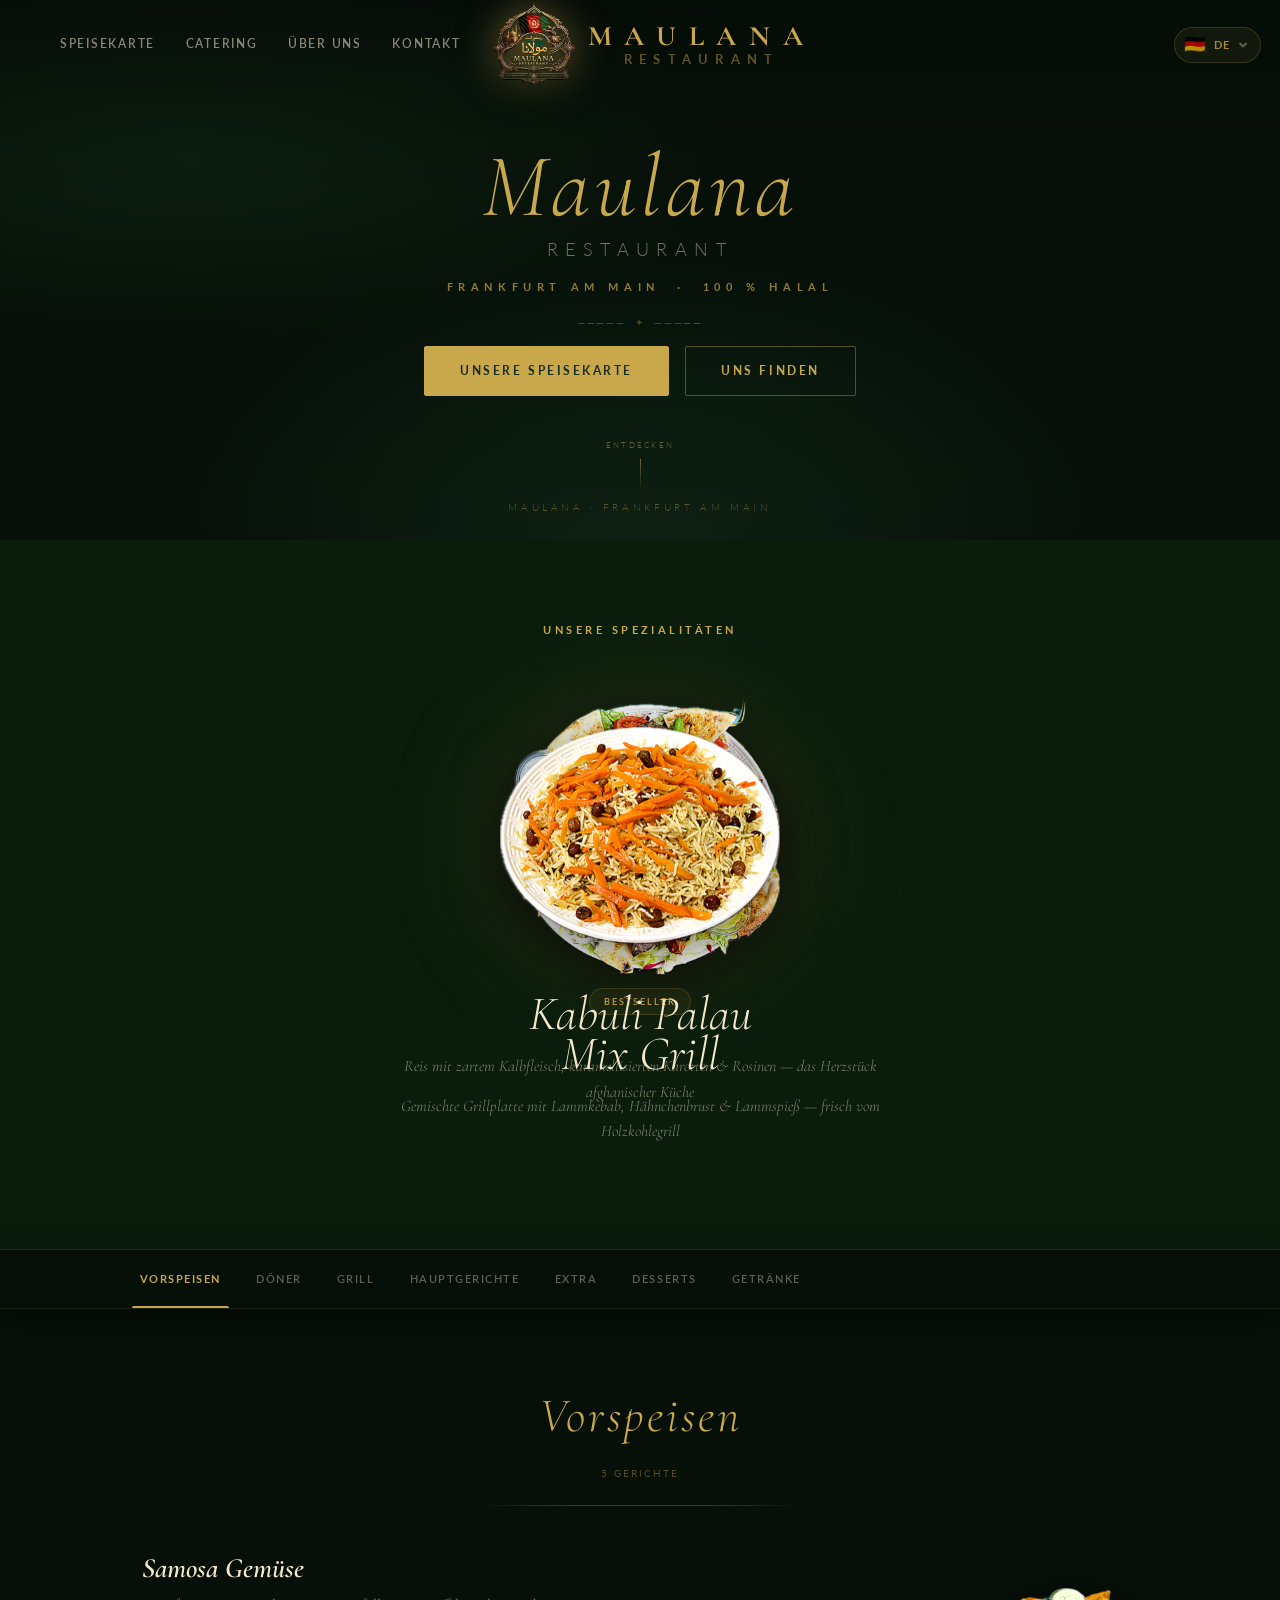
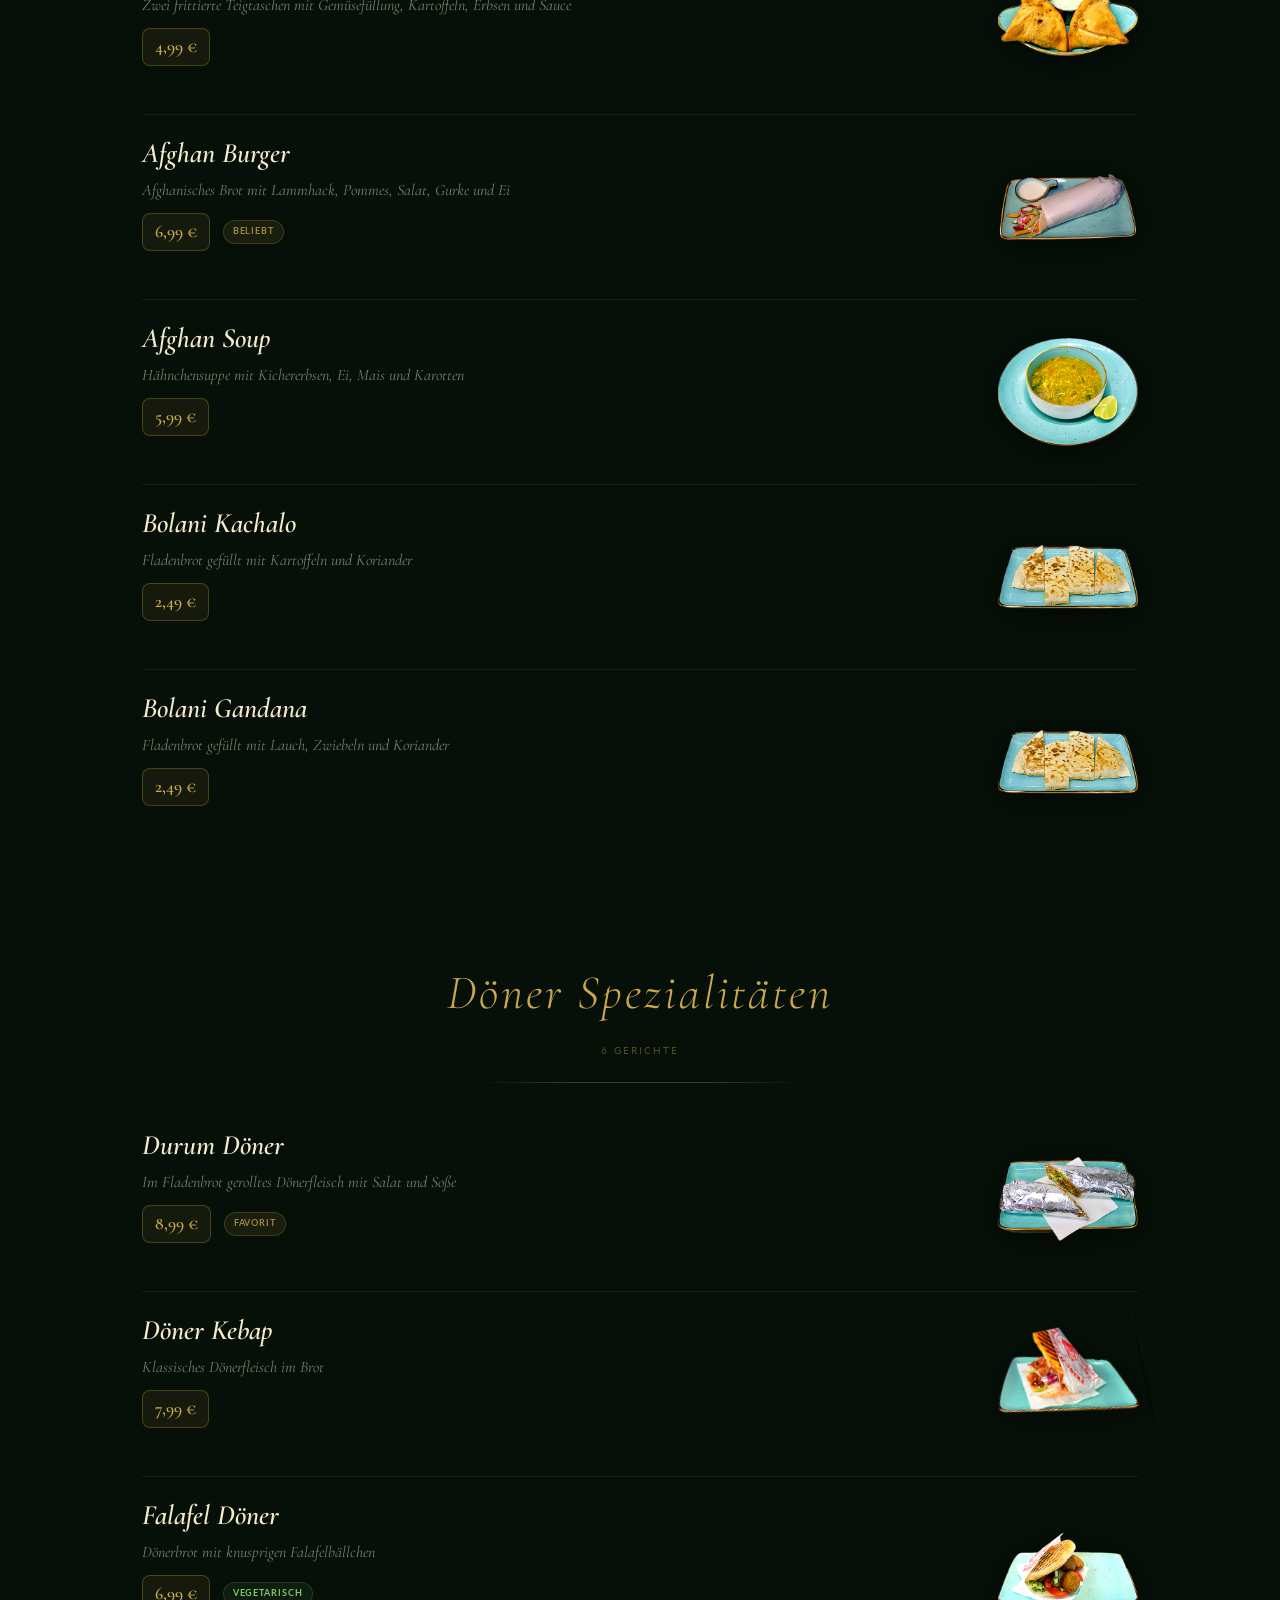
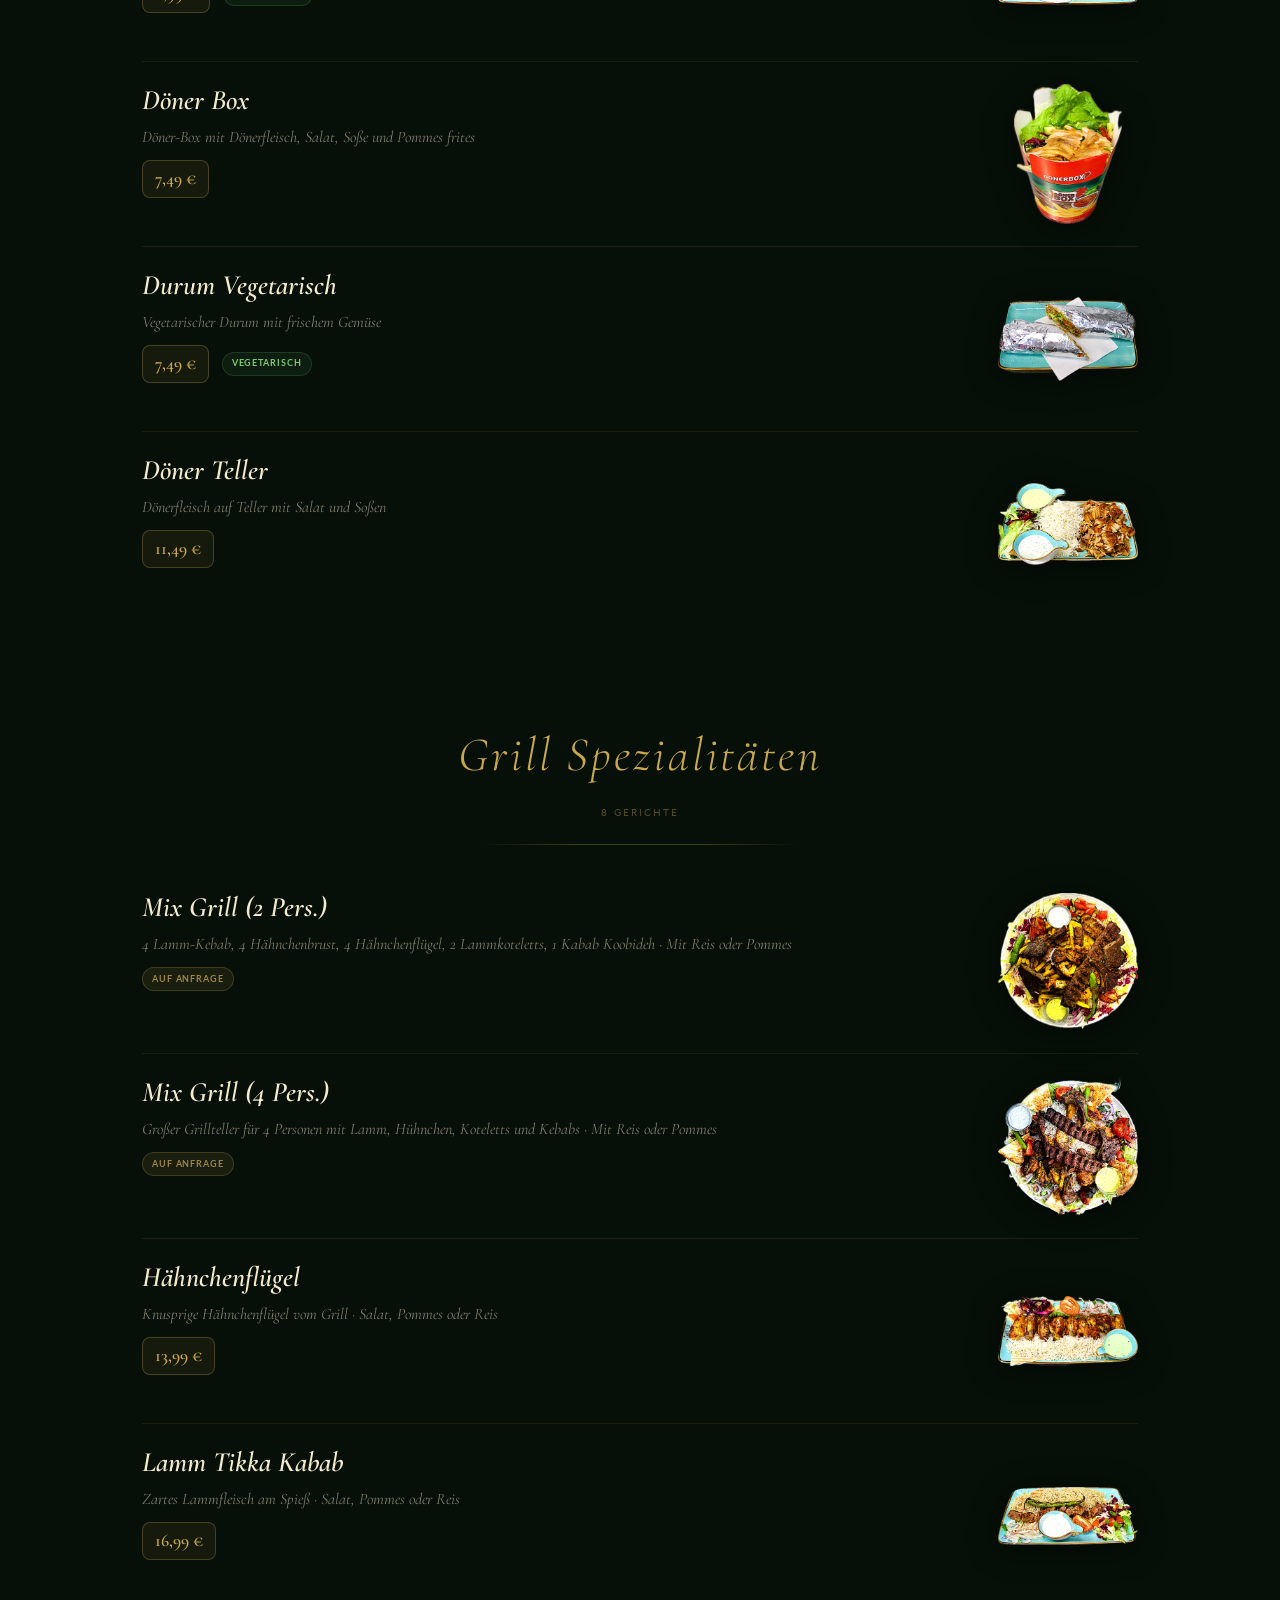
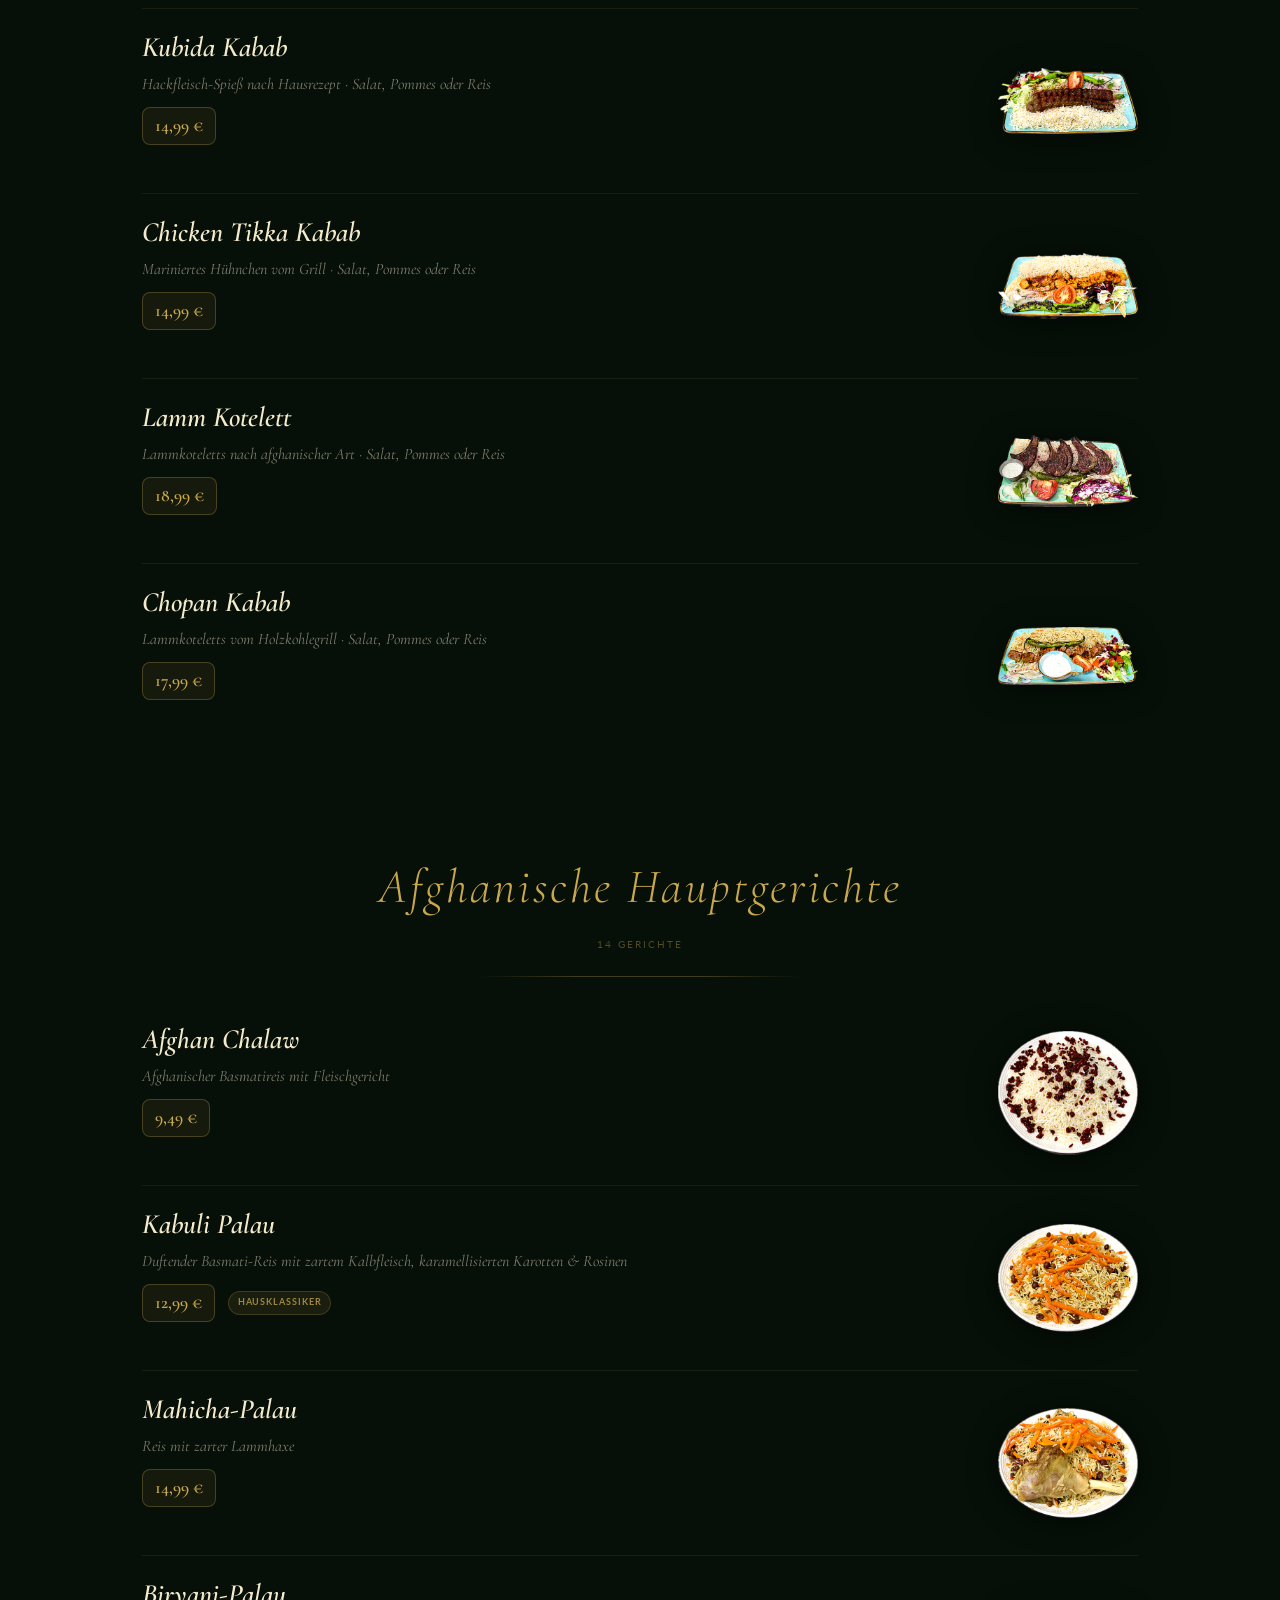
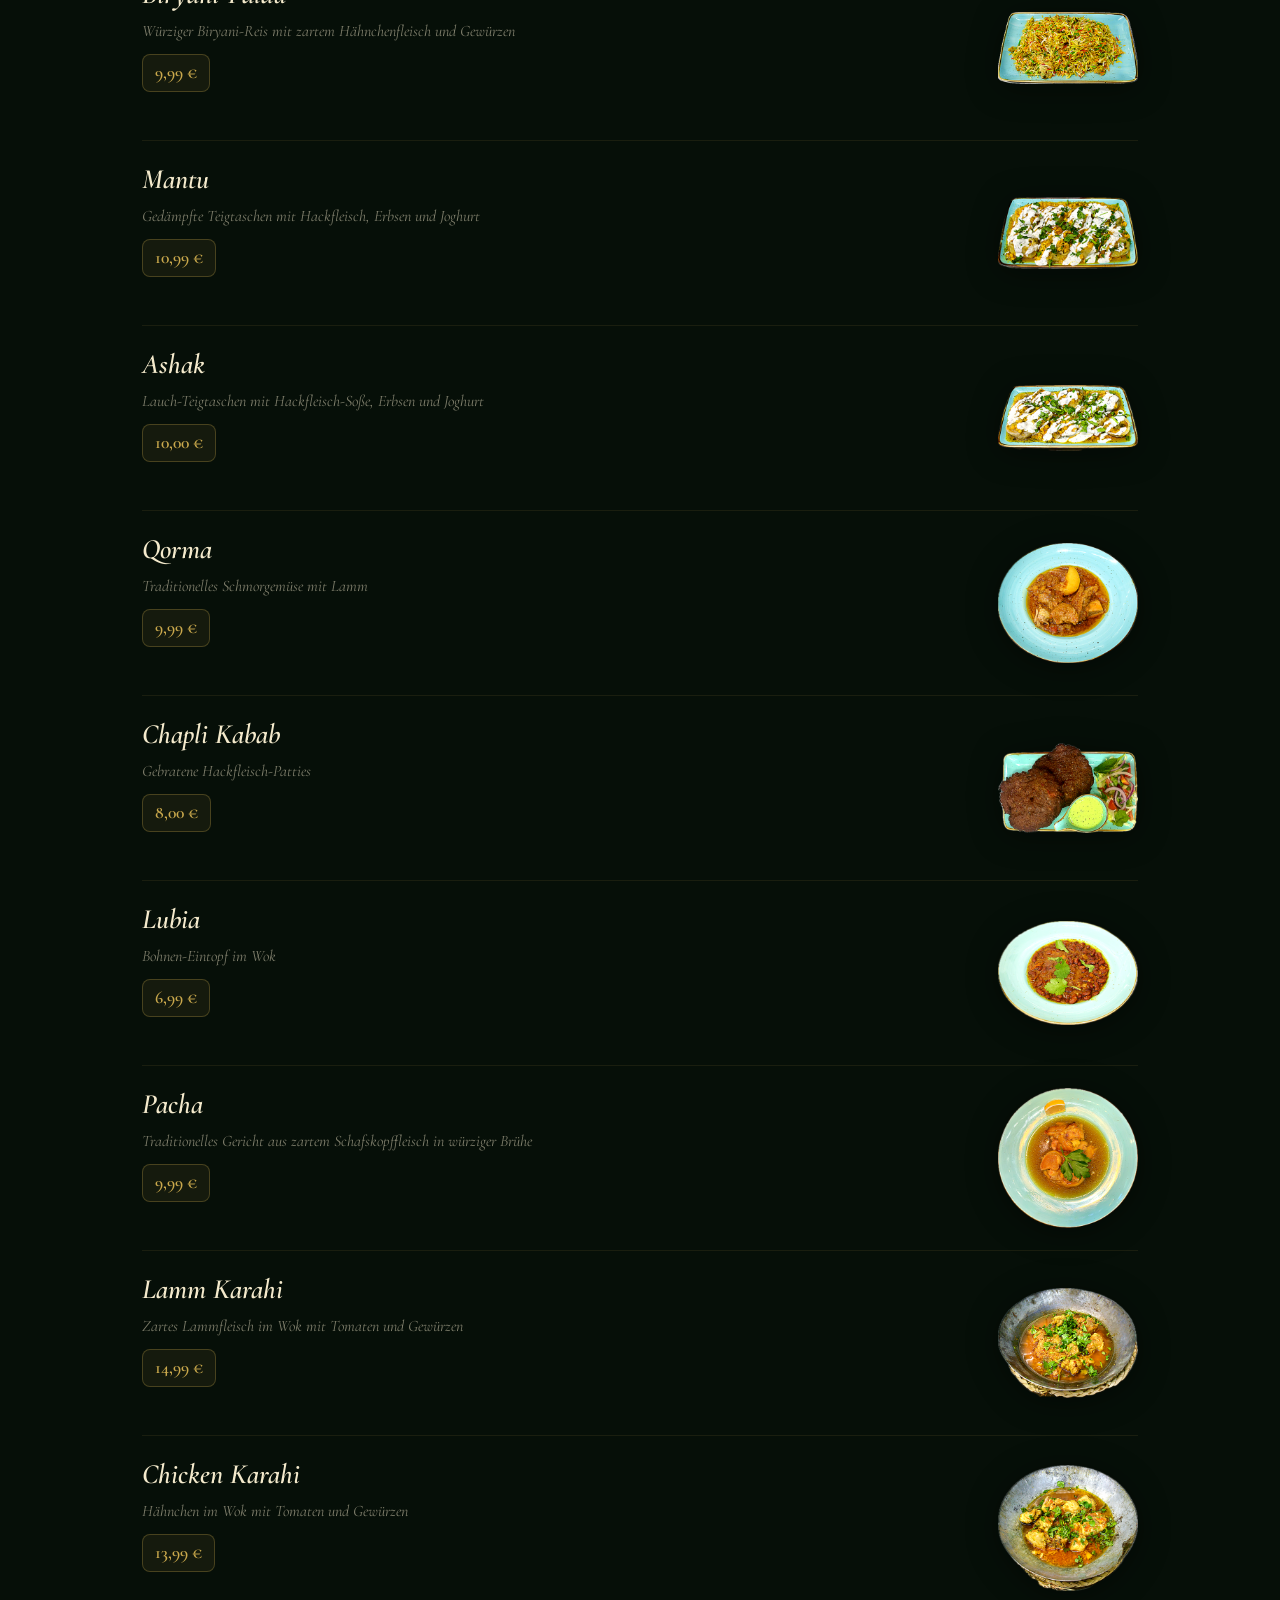
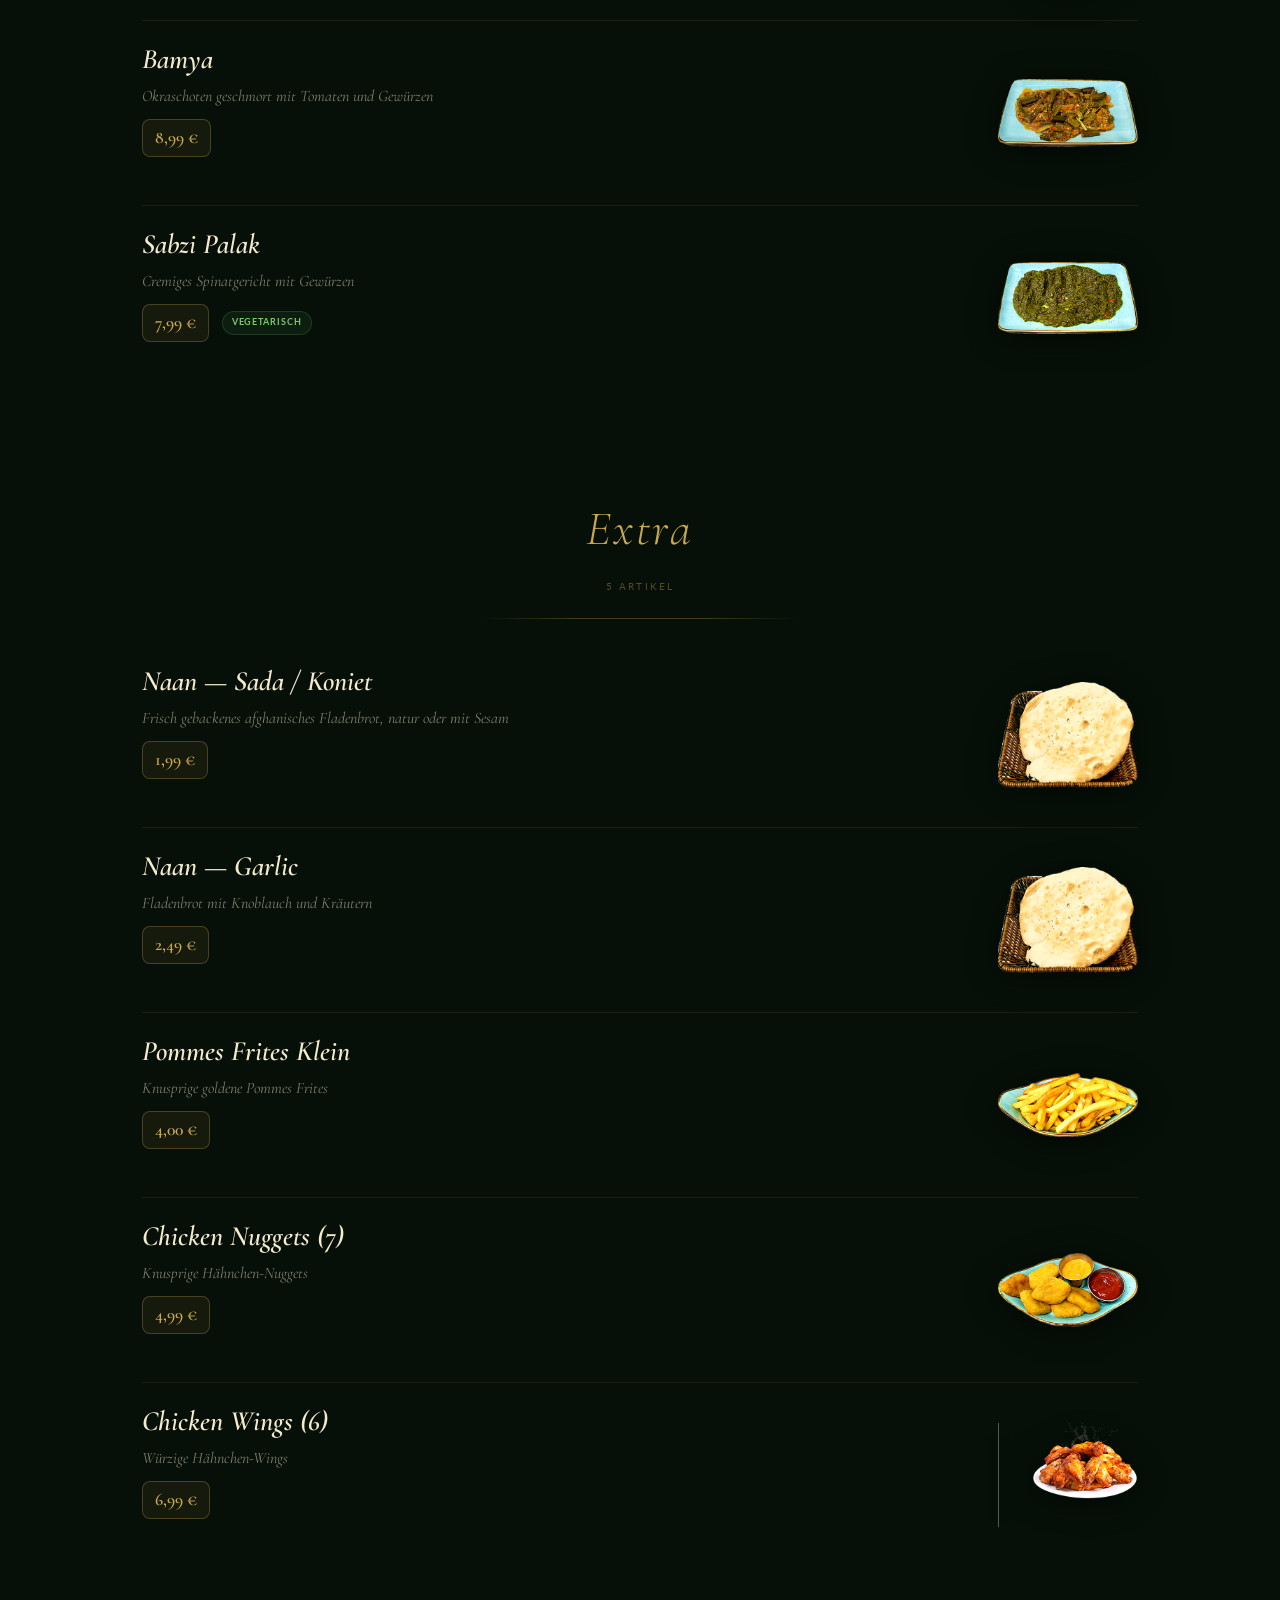
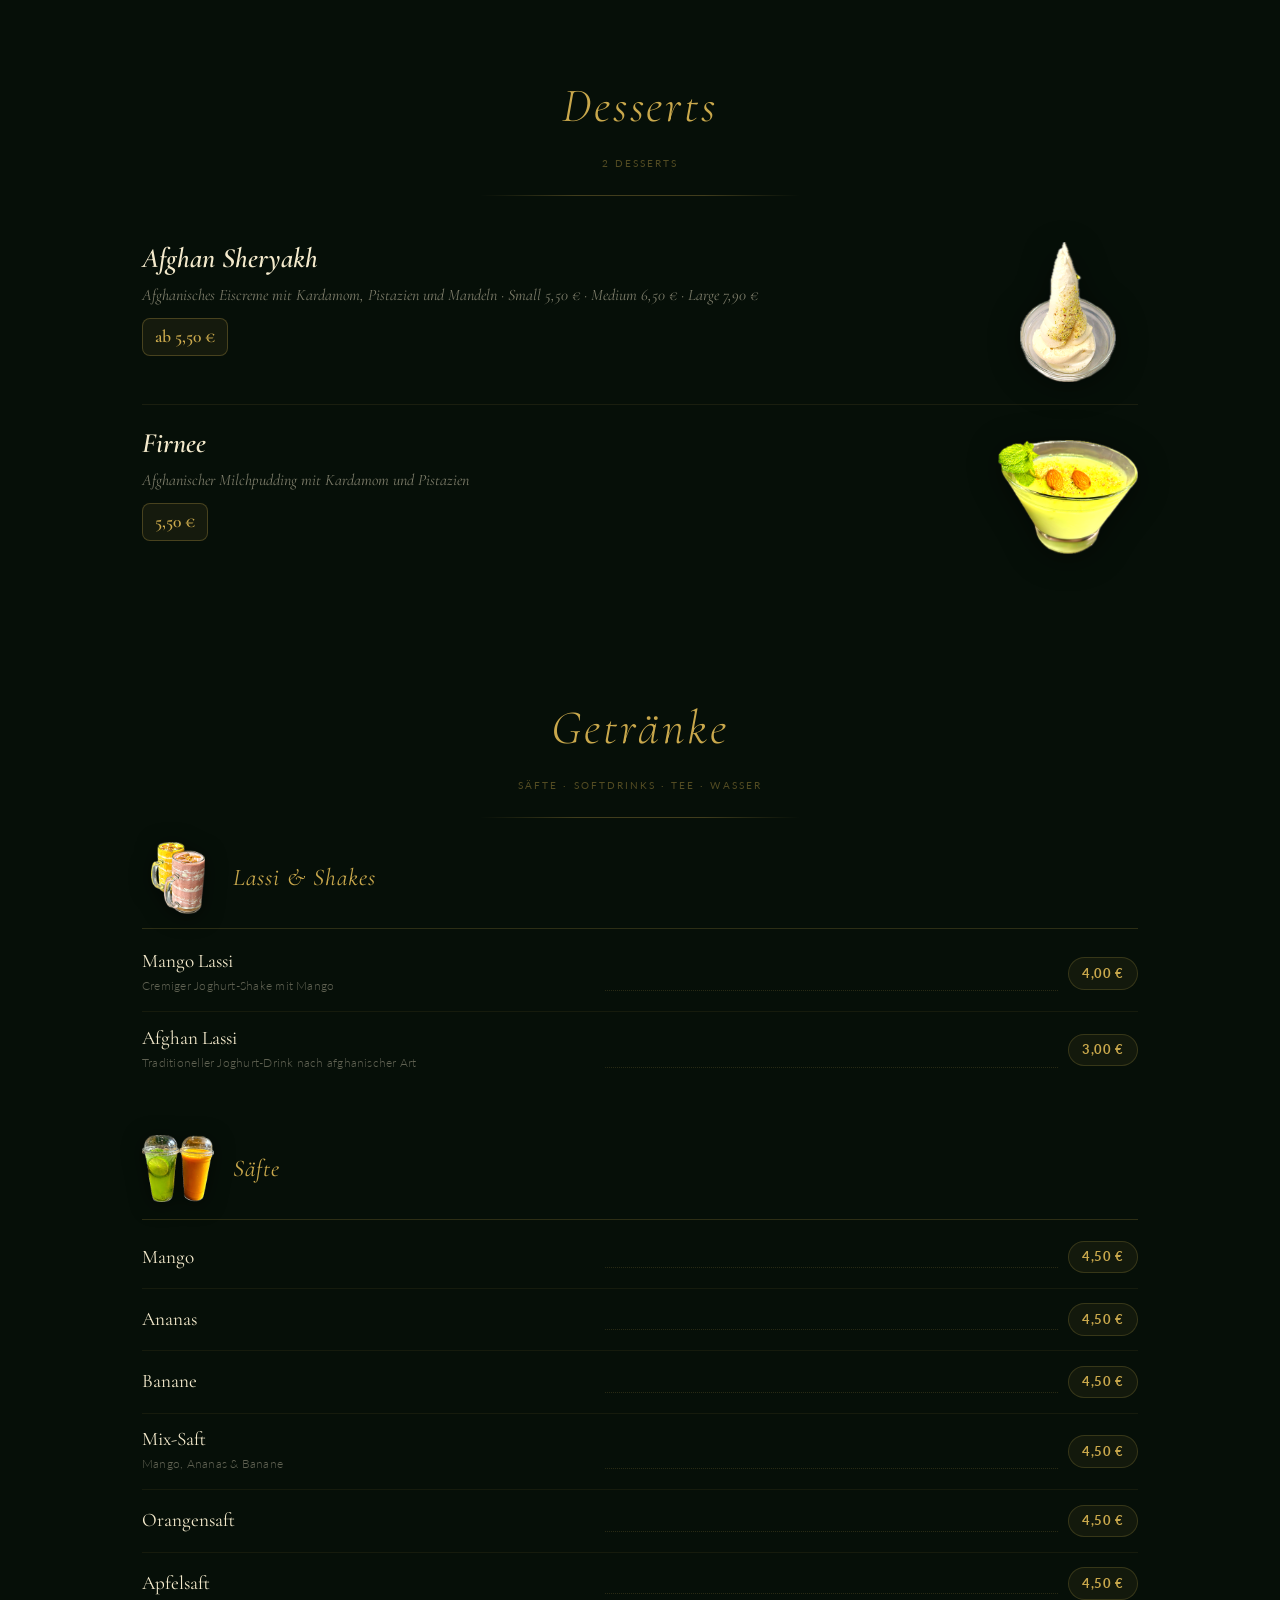
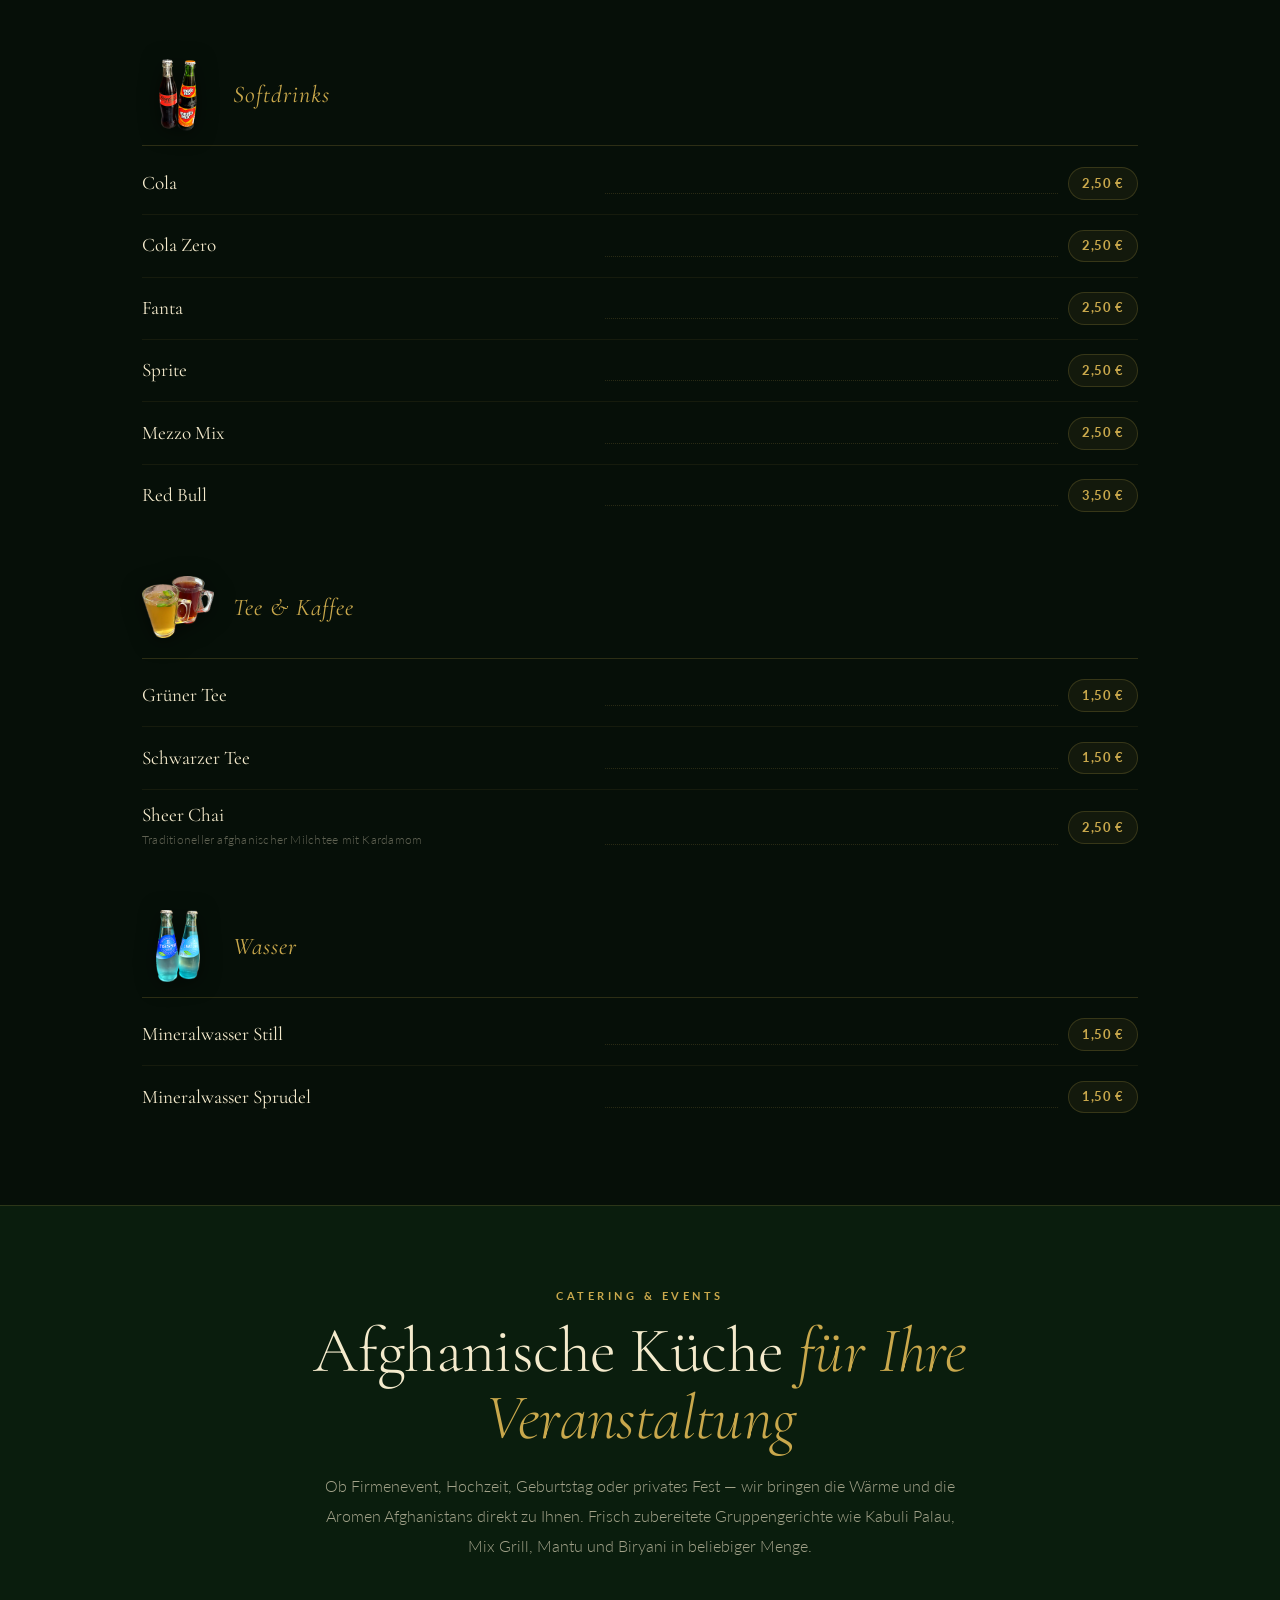
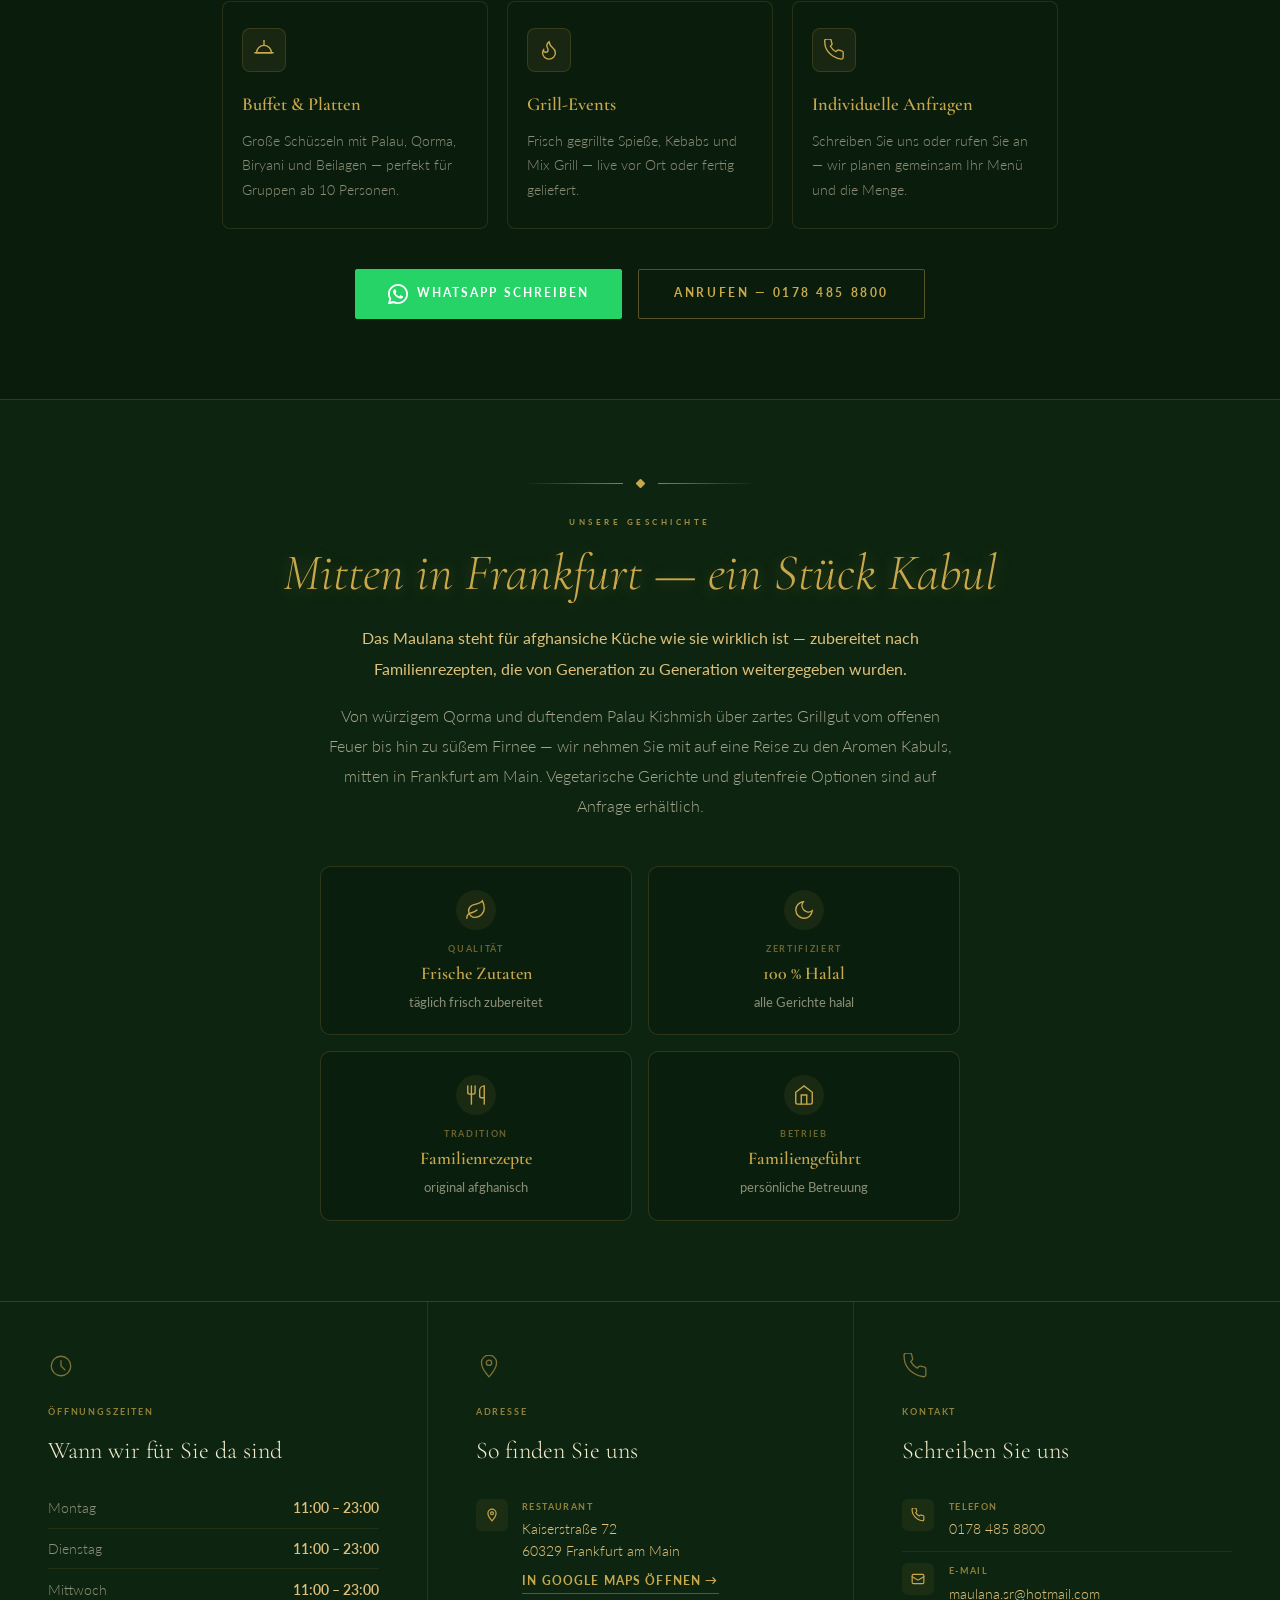
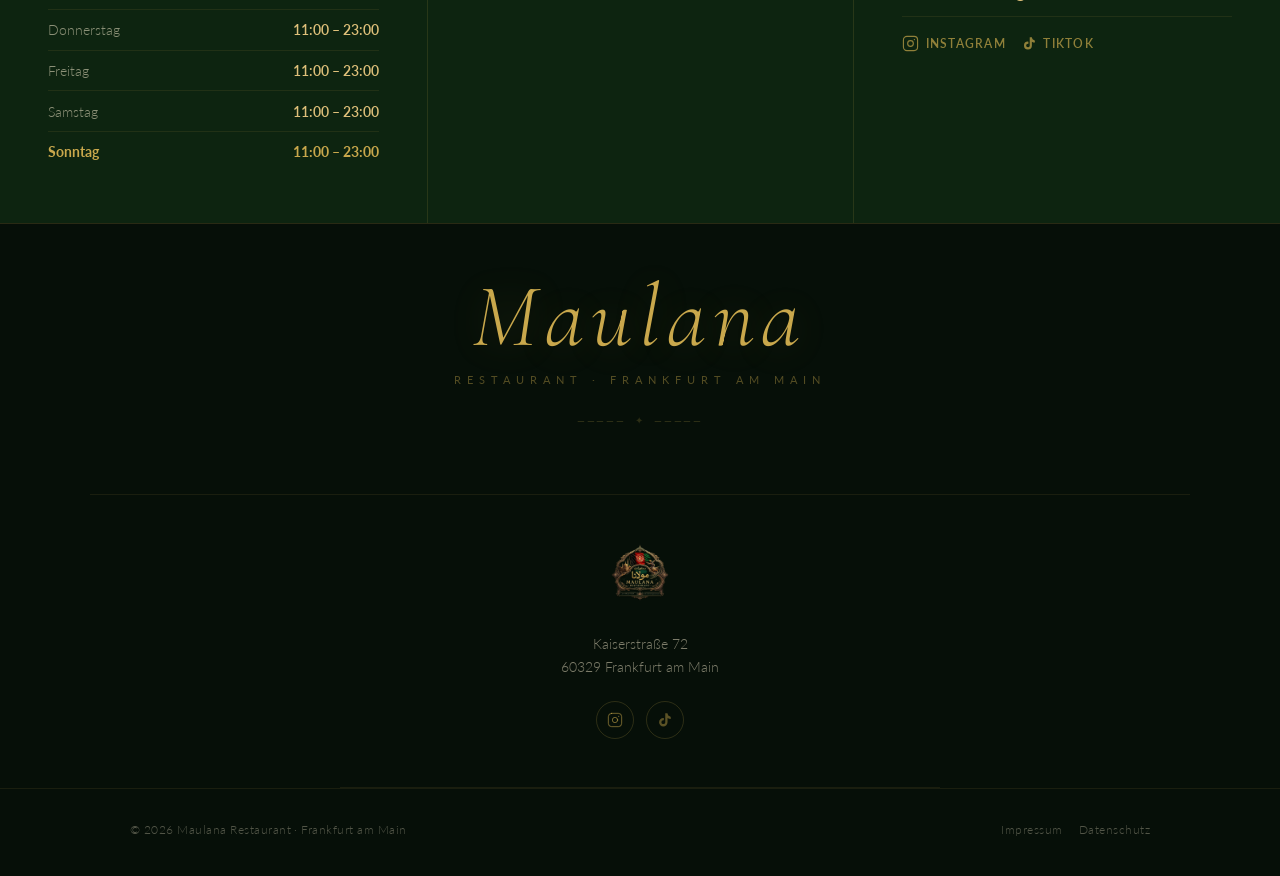
==== website.html @ bf99aff5 "Catering: WhatsApp-Button hinzugefügt, Mobile responsive verbessert" ====
<!DOCTYPE html>
<html lang="de">
<head>
<meta charset="UTF-8">
<meta name="viewport" content="width=device-width, initial-scale=1.0, viewport-fit=cover">
<title>Maulana · Afghanische Küche · Frankfurt</title>
<meta name="description" content="Maulana Restaurant – Authentische afghanische Küche in Frankfurt. 100 % Halal, täglich frisch. Tel: 0178 4858800">
<meta name="theme-color" content="#060f08">
<link rel="icon" type="image/png" href="images/logo.png">
<link rel="apple-touch-icon" href="images/logo.png">
<link rel="preconnect" href="https://fonts.googleapis.com">
<link rel="preconnect" href="https://fonts.gstatic.com" crossorigin>
<link rel="preload" as="image" href="images/logo.png">
<link rel="preload" as="style" href="https://fonts.googleapis.com/css2?family=Cormorant+Garamond:ital,wght@0,300;0,400;0,600;0,700;1,300;1,400;1,600&family=Lato:wght@300;400;700&display=swap" onload="this.onload=null;this.rel='stylesheet'">
<noscript><link rel="stylesheet" href="https://fonts.googleapis.com/css2?family=Cormorant+Garamond:ital,wght@0,300;0,400;0,600;0,700;1,300;1,400;1,600&family=Lato:wght@300;400;700&display=swap"></noscript>
<style>
/* ══════════════════════════════════════════════════════
   DESIGN TOKENS — Maulana Dark Afghan Style
══════════════════════════════════════════════════════ */
:root {
  --bg:             #060f08;
  --bg-mid:         #0a1a0c;
  --bg-light:       #0d2410;
  --bg-card:        #0d1f10;
  --primary:        #c9a84c;
  --primary-dark:   #a08030;
  --primary-mid:    #d4b458;
  --primary-light:  #e8cc80;
  --ivory:          #f4eacc;
  --cream:          #dfc07a;
  --parchment:      #c9a84c;
  --bone:           rgba(201,168,76,.1);
  --gold:           #c9a84c;
  --gold-dark:      #a08030;
  --gold-light:     #d4b458;
  --gold-pale:      #e8cc80;
  --green:          #2a7d4a;
  --green-mid:      #2D6A42;
  --green-light:    #4A8C5C;
  --text:           #f4eacc;
  --text-mid:       #dfc07a;
  --text-muted:     rgba(244,234,204,.65);
  --text-light:     rgba(244,234,204,.5);
  --nav-h:          90px;
}

/* ── Base ── */
*, *::before, *::after { box-sizing: border-box; margin: 0; padding: 0; }
html { background: #060f08; scroll-behavior: smooth; }
body {
  background: #060f08;
  color: var(--text);
  font-family: 'Lato', -apple-system, sans-serif;
  font-weight: 300;
  font-size: 16px;
  line-height: 1.8;
  overflow-x: hidden;
  -webkit-font-smoothing: antialiased;
}
img { display: block; max-width: 100%; }
a { color: inherit; text-decoration: none; }
button { cursor: pointer; }

/* ── Typography ── */
.eyebrow {
  display: block;
  font-family: 'Lato', sans-serif;
  font-size: .68rem;
  font-weight: 700;
  letter-spacing: .32em;
  text-transform: uppercase;
  color: var(--gold);
  margin-bottom: .75rem;
}
.section-title {
  font-family: 'Cormorant Garamond', serif;
  font-size: clamp(2.6rem, 5vw, 4.2rem);
  font-weight: 300;
  line-height: 1.05;
  color: var(--text);
  letter-spacing: -.01em;
}
.section-title em { font-style: italic; color: var(--primary); }
.body-text {
  font-size: 1rem;
  font-weight: 300;
  line-height: 1.85;
  color: var(--text-muted);
}

/* ── Gem ornament (like Injera's Ethiopian rule) ── */
.gem-rule {
  display: flex; align-items: center; justify-content: center; gap: 14px;
  margin-bottom: 1.8rem;
}
.gem-rule::before, .gem-rule::after {
  content: ''; flex: 1; max-width: 100px; height: 1px;
  background: linear-gradient(90deg, transparent, rgba(201,168,76,.7));
}
.gem-rule::after { background: linear-gradient(270deg, transparent, rgba(201,168,76,.7)); }
.gem-rule-diamond {
  width: 7px; height: 7px;
  background: var(--gold); transform: rotate(45deg); border-radius: 1px;
}

/* ── Buttons ── */
.btn-primary {
  display: inline-block;
  font-family: 'Lato', sans-serif;
  font-size: .72rem; font-weight: 700; letter-spacing: .22em; text-transform: uppercase;
  color: #1a2e1f; background: var(--gold);
  border: 1px solid var(--gold);
  padding: .85rem 2.2rem; border-radius: 2px;
  transition: background .25s, border-color .25s, transform .2s, box-shadow .25s;
}
.btn-primary:hover {
  background: var(--gold-light); border-color: var(--gold-light);
  transform: translateY(-1px);
  box-shadow: 0 6px 22px rgba(201,168,76,.4);
}
.btn-outline {
  display: inline-block;
  font-family: 'Lato', sans-serif;
  font-size: .72rem; font-weight: 700; letter-spacing: .22em; text-transform: uppercase;
  color: var(--gold); border: 1px solid rgba(201,168,76,.4);
  background: transparent;
  padding: .85rem 2.2rem; border-radius: 2px;
  transition: border-color .25s, color .25s, transform .2s;
}
.btn-outline:hover { border-color: var(--gold-light); color: var(--gold-light); transform: translateY(-1px); }

/* ══════════════════════════════════════════════════════
   NAVIGATION — 3-column, same as Injera
══════════════════════════════════════════════════════ */
.nav {
  position: fixed; top: 0; left: 0; right: 0; z-index: 500;
  display: grid; grid-template-columns: 1fr auto 1fr;
  align-items: center;
  padding: 0 1.2rem 0 2.8rem; height: var(--nav-h);
  background: transparent;
  border-bottom: 1px solid transparent;
  backdrop-filter: none; -webkit-backdrop-filter: none;
  transition: background .45s, border-color .45s, box-shadow .45s, backdrop-filter .45s;
}
.nav::after {
  content: ''; position: absolute; bottom: 0; left: 0; right: 0; height: 1px;
  background: linear-gradient(90deg, transparent, rgba(201,168,76,.18) 15%, rgba(201,168,76,.55) 50%, rgba(201,168,76,.18) 85%, transparent);
  opacity: 0; transition: opacity .45s;
}
.nav > * { position: relative; z-index: 1; }
.nav.is-solid {
  background: rgba(6,15,8,.95);
  border-color: rgba(201,168,76,.18);
  backdrop-filter: blur(14px); -webkit-backdrop-filter: blur(14px);
  box-shadow: 0 2px 20px rgba(0,0,0,.35);
}
.nav.is-solid::after { opacity: 1; }

/* NAV left links */
.nav-left { display: flex; align-items: center; gap: 0; justify-self: start; }
.nav-left a {
  font-size: .78rem; font-weight: 600; letter-spacing: .14em; text-transform: uppercase;
  color: rgba(244,234,204,.55); padding: .6rem .95rem;
  min-height: 44px; display: inline-flex; align-items: center;
  white-space: nowrap; transition: color .25s; position: relative;
}
.nav-left a::after {
  content: ''; position: absolute; bottom: 0; left: .95rem; right: .95rem; height: 1px;
  background: var(--gold); transform: scaleX(0); opacity: 0;
  transition: transform .3s, opacity .3s;
}
.nav-left a:hover { color: var(--gold); }
.nav-left a:hover::after { transform: scaleX(1); opacity: .65; }

/* NAV center logo */
.nav-logo {
  text-decoration: none; justify-self: center;
  display: flex; align-items: center; gap: .6rem; height: 100%;
}
.nav-logo-img {
  height: 88px; width: auto; object-fit: contain; display: block; flex-shrink: 0;
  filter:
    drop-shadow(0 0 18px rgba(201,168,76,.55))
    drop-shadow(0 2px 8px rgba(0,0,0,.6))
    brightness(1.1);
  transition: filter .3s;
}
.nav-logo:hover .nav-logo-img {
  filter:
    drop-shadow(0 0 28px rgba(201,168,76,.8))
    drop-shadow(0 2px 8px rgba(0,0,0,.5))
    brightness(1.2);
}
.nav-logo-text { display: flex; flex-direction: column; align-items: center; justify-content: center; gap: .18rem; }
.nav-logo-name { font-family: 'Cormorant Garamond', serif; font-size: clamp(1.5rem, 2.2vw, 2.1rem); font-weight: 700; letter-spacing: .45em; text-transform: uppercase; color: var(--gold); white-space: nowrap; line-height: 1; }
.nav-logo-sub  { font-family: 'Lato', sans-serif; font-size: .82rem; font-weight: 700; letter-spacing: .55em; text-transform: uppercase; color: rgba(201,168,76,.45); line-height: 1; }

/* NAV right */
.nav-right { display: flex; align-items: center; justify-self: end; gap: .5rem; }
.nav-tel {
  font-size: .78rem; font-weight: 600; letter-spacing: .08em;
  color: rgba(244,234,204,.55); padding: .6rem .95rem;
  min-height: 44px; display: inline-flex; align-items: center; gap: .4rem;
  white-space: nowrap; transition: color .25s;
}
.nav-tel:hover { color: var(--gold); }
.nav-tel svg { flex-shrink: 0; }

/* NAV hamburger */
.nav-hamburger {
  display: none; flex-direction: column; gap: 5px;
  background: none; border: none; padding: .6rem .5rem;
  min-width: 44px; min-height: 44px; align-items: center; justify-content: center;
  -webkit-tap-highlight-color: transparent;
}
.nav-hamburger span { display: block; width: 22px; height: 1.5px; background: var(--gold); transition: transform .3s, opacity .3s; border-radius: 1px; }

@media (max-width: 860px) {
  :root { --nav-h: 66px; }
  .nav { padding: 0 1rem; height: var(--nav-h); }
  .nav-left a { display: none; }
  .nav-left .nav-hamburger { display: flex; }
  .nav-tel span { display: none; }
  .nav-logo-name { font-size: 1.25rem !important; letter-spacing: .28em !important; }
  .nav-logo-sub  { font-size: .68rem !important; letter-spacing: .32em !important; }
  .nav-logo-img  { height: 48px !important; }
  .nav-logo { gap: .4rem; }
}
@media (max-width: 480px) {
  :root { --nav-h: 56px; }
  .nav { height: var(--nav-h); padding: 0 .75rem; }
  .nav-logo-img  { height: 36px !important; }
  .nav-logo-name { font-size: 1rem !important; letter-spacing: .22em !important; }
  .nav-logo-sub  { display: none !important; }
  .nav-logo      { gap: .35rem; }
  .nav-tel       { display: none; }
  .lang-sel-trigger { height: 28px; padding: .18rem .5rem .18rem .38rem; gap: .32rem; font-size: .9rem; }
  #langFlag      { font-size: .92rem; }
  #langCurrent   { font-size: .58rem; letter-spacing: .08em; }
  .lang-sel-trigger svg { width: 8px; height: 8px; }
}

/* ══════════════════════════════════════════════════════
   MOBILE DRAWER
══════════════════════════════════════════════════════ */
.mob-drawer { position: fixed; inset: 0; z-index: 800; pointer-events: none; }
.mob-drawer.open { pointer-events: all; }
.mob-backdrop {
  position: absolute; inset: 0; background: rgba(0,0,0,.55);
  opacity: 0; transition: opacity .3s;
}
.mob-drawer.open .mob-backdrop { opacity: 1; }
.mob-panel {
  position: absolute; top: 0; left: 0; bottom: 0; width: min(320px, 85vw);
  background: #0a1d0d; display: flex; flex-direction: column;
  transform: translateX(-100%); transition: transform .3s cubic-bezier(.25,.8,.25,1);
  overflow-y: auto; border-right: 1px solid rgba(201,168,76,.2);
}
.mob-drawer.open .mob-panel { transform: translateX(0); }
.mob-x {
  position: absolute; top: 1rem; right: 1rem; width: 44px; height: 44px;
  background: none; border: none; font-size: 1.3rem; color: rgba(244,234,204,.5);
  display: flex; align-items: center; justify-content: center;
}
.mob-logo { padding: 1.8rem 1.5rem 1.2rem; border-bottom: 1px solid rgba(201,168,76,.18); display: flex; align-items: center; gap: .5rem; }
.mob-logo-name { font-family: 'Cormorant Garamond', serif; font-size: 1.6rem; font-weight: 700; color: var(--gold); letter-spacing: .3em; text-transform: uppercase; }
.mob-logo img { height: 38px; width: auto; }
.mob-links { display: flex; flex-direction: column; padding: 1rem 0; }
.mob-links a {
  font-size: .88rem; font-weight: 600; letter-spacing: .1em; text-transform: uppercase;
  color: rgba(244,234,204,.55); padding: .9rem 1.5rem;
  display: flex; align-items: center; gap: .7rem; border-bottom: 1px solid rgba(201,168,76,.1);
  transition: color .2s, background .2s;
}
.mob-links a:hover { color: var(--gold); background: rgba(201,168,76,.05); }
.mob-sep { height: 1px; background: rgba(201,168,76,.1); margin: .5rem 0; }
.mob-info { padding: 1.4rem 1.5rem; border-top: 1px solid rgba(201,168,76,.18); }
.mob-info-ttl { font-size: .6rem; font-weight: 700; letter-spacing: .2em; text-transform: uppercase; color: var(--gold); display: block; margin-bottom: .6rem; }
.mob-info p { font-size: .9rem; color: rgba(244,234,204,.55); line-height: 1.7; }
.mob-call {
  display: flex; align-items: center; gap: .5rem; margin: 1rem 1.5rem 0;
  padding: .9rem 1.2rem; background: rgba(201,168,76,.15); border: 1px solid rgba(201,168,76,.4); color: var(--gold) !important;
  font-size: .78rem; font-weight: 700; letter-spacing: .12em; text-transform: uppercase;
  border-radius: 2px;
}

/* ══════════════════════════════════════════════════════
   HERO — Split Layout mit Bildslider
══════════════════════════════════════════════════════ */
.hero {
  position: relative;
  min-height: 60vh;
  display: flex; flex-direction: column; justify-content: space-between;
  overflow: hidden;
  background:
    radial-gradient(ellipse 60% 80% at 50% 100%, #102015 0%, transparent 60%),
    radial-gradient(ellipse 80% 60% at 15% 30%, #0d1f10 0%, transparent 55%),
    #060f08;
  padding-top: var(--nav-h);
}

.hero-overlay {
  position: absolute; inset: 0; z-index: 2; pointer-events: none;
  background:
    linear-gradient(to bottom, rgba(0,0,0,.18) 0%, transparent 40%),
    radial-gradient(ellipse 55% 65% at 50% 85%, rgba(10,30,15,.55) 0%, transparent 70%);
}

/* ── Zentrierter Textbereich ── */
.hero-content {
  flex: 1;
  display: flex; flex-direction: column;
  align-items: center; justify-content: center;
  position: relative; z-index: 3;
  padding: 1.5rem 2rem 0.5rem;
  width: 100%; box-sizing: border-box;
  max-width: 900px; margin: 0 auto;
}
.hero-inner {
  display: flex; flex-direction: column; align-items: center;
  text-align: center;
}
.hero-sup {
  font-family: 'Lato', sans-serif;
  font-size: clamp(.55rem, 1vw, .7rem); font-weight: 700;
  letter-spacing: .5em; text-transform: uppercase;
  color: rgba(201,168,76,.7); margin-top: .7rem; margin-bottom: 0;
  animation: heroFadeIn 1.8s .3s ease both;
}
.hero-name {
  font-family: 'Cormorant Garamond', serif;
  font-size: clamp(3rem, 7vw, 7.5rem);
  font-weight: 300; font-style: italic;
  color: var(--gold); letter-spacing: .05em; line-height: .88; margin: 0;
  animation: heroFadeIn 1.8s .05s ease both;
}
.hero-sub {
  font-family: 'Lato', sans-serif;
  font-size: clamp(.75rem, 1.6vw, 1.1rem);
  font-weight: 300; letter-spacing: .42em; text-transform: uppercase;
  color: rgba(244,234,204,.45); margin: .45rem 0 0;
  animation: heroFadeIn 1.8s .18s ease both;
}
.hero-orn {
  color: rgba(201,168,76,.35); font-size: .6rem;
  letter-spacing: .18em; margin: 1.1rem 0 .9rem;
  animation: heroFadeIn 1.8s .4s ease both;
}
.hero-tagline {
  font-family: 'Lato', sans-serif;
  font-size: clamp(.6rem, 1.1vw, .76rem); font-weight: 300;
  letter-spacing: .42em; text-transform: uppercase;
  color: rgba(244,234,204,.45); margin: 0 0 2rem;
  animation: heroFadeIn 1.8s .5s ease both;
}
.hero-cta {
  display: flex; gap: 1rem; flex-wrap: wrap; justify-content: center;
  animation: heroFadeIn 1.8s .7s ease both;
}
@keyframes heroFadeIn {
  from { opacity: 0; transform: translateY(22px); }
  to   { opacity: 1; transform: translateY(0); }
}



/* Bottom section */
.hero-bottom {
  position: relative; z-index: 5;
  display: flex; flex-direction: column; align-items: center;
  gap: .6rem; padding: 0 2rem 1.5rem;
}
.hero-scroll-btn {
  display: flex; flex-direction: column; align-items: center; gap: .4rem;
  text-decoration: none; cursor: pointer;
}
.hero-scroll-btn span {
  font-size: .52rem; letter-spacing: .28em; text-transform: uppercase;
  color: rgba(201,168,76,.5);
}
.hero-scroll-line {
  width: 1px; height: 30px;
  background: linear-gradient(to bottom, rgba(201,168,76,.55), transparent);
  animation: scrollPulse 2.4s ease-in-out infinite;
}
@keyframes scrollPulse {
  0%,100% { opacity: .35; transform: scaleY(.85); }
  50%     { opacity: 1;   transform: scaleY(1.15); }
}
.hero-location {
  font-family: 'Lato', sans-serif; font-size: .6rem;
  letter-spacing: .38em; text-transform: uppercase;
  color: rgba(201,168,76,.4);
}

/* Tablet */
@media (max-width: 1024px) and (min-width: 861px) {
  .hero-name { font-size: clamp(2.8rem, 6vw, 6rem); }
}

/* Handy */
@media (max-width: 860px) {
  .hero { min-height: 50vh; }
  .hero-content { padding: .5rem 1.5rem 0; }
  .hero-name { font-size: clamp(2.6rem, 10vw, 4.8rem); }
  .hero-cta { justify-content: center; gap: .7rem; }
  .hero-sup { margin-bottom: .6rem; }
  .hero-orn { margin: .6rem 0 .5rem; }
  .hero-tagline { margin-bottom: 1rem; }
}
@media (max-width: 600px) {
  .hero { min-height: 46vh; }
  .hero-name { font-size: clamp(2.2rem, 12vw, 3.5rem); }
  .hero-bottom { padding-bottom: 1rem; gap: .4rem; }
  .hero-content { padding: .3rem 1.2rem 0; }
}
@media (max-width: 480px) {
  .hero { min-height: 44vh; }
  .hero-name { font-size: clamp(2rem, 11.5vw, 3rem); }
  .hero-cta { flex-direction: column; align-items: center; gap: .6rem; width: 100%; padding: 0 .5rem; }
  .hero-cta .btn-primary,
  .hero-cta .btn-outline { width: 100%; max-width: 320px; text-align: center; padding: .75rem 1.4rem; justify-content: center; display: flex; }
  .hero-sup { font-size: clamp(.48rem, 2.2vw, .6rem); letter-spacing: .35em; }
  .hero-sub  { font-size: clamp(.68rem, 3vw, .9rem); letter-spacing: .3em; }
  .hero-orn  { font-size: .5rem; margin: .5rem 0 .4rem; }
  .hero-scroll-btn span { font-size: .48rem; }
  .hero-location { font-size: .52rem; letter-spacing: .28em; }
}

/* ══════════════════════════════════════════════════════
   FEATURED DISHES — Gruppengerichte Karten (unter Hero)
══════════════════════════════════════════════════════ */
/* ── Featured Showcase Slider ── */
.featured-sec {
  background: #0a1d0d;
  padding: 5rem 2rem 5rem;
  border-bottom: 1px solid rgba(201,168,76,.14);
  overflow: hidden;
}
.featured-inner { max-width: 700px; margin: 0 auto; }
.featured-head { text-align: center; margin-bottom: 3rem; }
.featured-title {
  font-family: 'Cormorant Garamond', serif;
  font-size: clamp(2rem, 4vw, 3rem); font-weight: 300; font-style: italic;
  color: var(--gold); letter-spacing: .06em; margin-top: .5rem;
}

/* Stack all slides in same grid cell */
.featured-showcase {
  display: grid; grid-template-areas: "stack";
  position: relative;
}
.featured-slide {
  grid-area: stack;
  display: flex; flex-direction: column; align-items: center;
  text-align: center; gap: .8rem; padding: .5rem 1rem 1.5rem;
  opacity: 0; transform: translateY(28px) scale(.97);
  transition: opacity .65s cubic-bezier(.4,0,.2,1), transform .65s cubic-bezier(.4,0,.2,1);
  pointer-events: none;
}
.featured-slide.fs-active {
  opacity: 1; transform: translateY(0) scale(1);
  pointer-events: auto;
}
.featured-slide.fs-exit {
  opacity: 0; transform: translateY(-18px) scale(.98);
  transition: opacity .4s ease, transform .4s ease;
}
.featured-slide img {
  width: 280px; height: 280px; object-fit: contain;
  filter: drop-shadow(0 10px 30px rgba(0,0,0,.6))
          drop-shadow(0 0 60px rgba(201,168,76,.12));
  animation: floatDish 5s ease-in-out infinite;
}
@keyframes floatDish {
  0%,100% { transform: translateY(0); }
  50%      { transform: translateY(-10px); }
}
.featured-slide-badge {
  font-family: 'Lato', sans-serif; font-size: .56rem; font-weight: 700;
  letter-spacing: .22em; text-transform: uppercase;
  color: var(--gold); background: rgba(201,168,76,.08);
  border: 1px solid rgba(201,168,76,.22); border-radius: 999px;
  padding: .28rem .9rem;
}
.featured-slide-name {
  font-family: 'Cormorant Garamond', serif;
  font-size: clamp(2rem, 5vw, 3rem); font-weight: 300; font-style: italic;
  color: #f4eacc; line-height: 1.1; margin: 0;
}
.featured-slide-desc {
  font-family: 'Cormorant Garamond', serif;
  font-size: 1rem; font-style: italic;
  color: rgba(244,234,204,.5); line-height: 1.6;
  max-width: 480px;
}
.featured-slide-price {
  font-family: 'Lato', sans-serif; font-size: .78rem; font-weight: 700;
  letter-spacing: .08em; color: var(--gold);
  border: 1px solid rgba(201,168,76,.3); border-radius: 999px;
  padding: .3rem 1.1rem; margin-top: .2rem;
}

/* Progress + dots */
.featured-progress {
  height: 1px; background: rgba(201,168,76,.12);
  margin: 2rem 0 1.2rem; border-radius: 1px; overflow: hidden;
}
.featured-progress-bar {
  height: 100%; width: 0; background: var(--gold);
  border-radius: 1px;
}
.featured-dots {
  display: flex; gap: .6rem; justify-content: center;
}
.featured-dot {
  width: 6px; height: 6px; border-radius: 50%;
  background: rgba(201,168,76,.2); cursor: pointer;
  transition: background .3s, transform .3s;
  border: none; padding: 0;
}
.featured-dot.active { background: var(--gold); transform: scale(1.5); }

@media (max-width: 600px) {
  .featured-slide img { width: 200px; height: 200px; }
  .featured-sec { padding: 3rem 1.2rem 3rem; }
  .featured-head { margin-bottom: 2rem; }
  .featured-slide-desc { font-size: .92rem; max-width: 100%; }
  .featured-slide-name { font-size: clamp(1.6rem, 8vw, 2.4rem); }
}
@media (max-width: 480px) {
  .featured-slide img { width: 170px; height: 170px; }
  .featured-sec { padding: 2.5rem 1rem 2.5rem; }
  .featured-slide { gap: .6rem; padding: .3rem .5rem 1rem; }
}

/* ══════════════════════════════════════════════════════
   SPEISEKARTE — Injera-Elegant
══════════════════════════════════════════════════════ */
#speisekarte { background: #060f08; padding: 0; margin: 0; }

/* Category strip */
.mcs-strip {
  position: sticky; top: var(--nav-h); z-index: 40;
  background: rgba(6,15,8,.98);
  border-bottom: 1px solid rgba(201,168,76,.12);
  overflow-x: auto; scrollbar-width: none; -ms-overflow-style: none;
  backdrop-filter: blur(20px); -webkit-backdrop-filter: blur(20px);
  box-shadow: 0 6px 30px rgba(0,0,0,.45);
}
.mcs-strip::-webkit-scrollbar { display: none; }
.mcs-inner {
  display: flex; padding: 0 2rem;
  max-width: 1100px; margin: 0 auto;
  align-items: stretch; height: 58px;
  gap: 0;
}
.mcs-tab {
  flex-shrink: 0;
  background: none; border: none;
  font-family: 'Lato', sans-serif;
  font-size: .68rem; font-weight: 600; letter-spacing: .14em;
  text-transform: uppercase;
  color: rgba(244,234,204,.38);
  padding: 0 1.1rem;
  display: flex; align-items: center; gap: .45rem;
  white-space: nowrap; cursor: pointer;
  position: relative;
  transition: color .22s;
  -webkit-tap-highlight-color: transparent;
}
.mcs-tab::after {
  content: ''; position: absolute; bottom: 0; left: .6rem; right: .6rem;
  height: 2px; background: var(--gold); border-radius: 2px 2px 0 0;
  transform: scaleX(0); transition: transform .25s cubic-bezier(.4,0,.2,1);
}
.mcs-tab-icon { font-size: .8rem; line-height: 1; opacity: .6; transition: opacity .22s; }
.mcs-tab:hover { color: rgba(244,234,204,.75); }
.mcs-tab:hover .mcs-tab-icon { opacity: .8; }
.mcs-tab.active {
  color: var(--gold); font-weight: 700;
}
.mcs-tab.active .mcs-tab-icon { opacity: 1; }
.mcs-tab.active::after { transform: scaleX(1); }

/* Centered category container */
.menu-cat {
  max-width: 1060px; margin: 0 auto;
  padding: 0 2rem 2rem;
}

/* Section header — centered, elegant */
.menu-sec-head {
  text-align: center;
  padding: 4rem 1rem 1.5rem;
  background: transparent; border: none;
  position: static;
}
.menu-sec-head::after {
  content: '';
  display: block;
  height: 1px;
  background: linear-gradient(90deg, transparent, rgba(201,168,76,.3) 30%, rgba(201,168,76,.3) 70%, transparent);
  margin-top: 1.4rem;
  width: 100%; max-width: 320px; margin-left: auto; margin-right: auto;
}
.menu-sec-title {
  font-family: 'Cormorant Garamond', serif;
  font-size: clamp(2rem, 4vw, 3rem);
  font-weight: 300; font-style: italic;
  color: var(--gold); letter-spacing: .06em;
  display: block;
}
.menu-sec-count {
  font-family: 'Lato', sans-serif;
  font-size: .64rem; font-weight: 400;
  letter-spacing: .2em; text-transform: uppercase;
  color: rgba(201,168,76,.4);
  margin-top: .3rem; display: block;
}

/* Menu item — elegant Injera style */
.menu-item {
  display: flex; align-items: flex-start; gap: 28px;
  padding: 22px 0;
  border-bottom: 1px solid rgba(201,168,76,.1);
  background: transparent;
  transition: background .18s;
  position: relative;
}
.menu-item::before { display: none; }
.menu-item:hover { background: rgba(201,168,76,.03); border-radius: 4px; }
.menu-item:last-child { border-bottom: none; }

.menu-item-info {
  flex: 1; min-width: 0;
  display: flex; flex-direction: column; justify-content: center;
}
.menu-item-name {
  font-family: 'Cormorant Garamond', serif;
  font-size: clamp(1.3rem, 2.4vw, 1.75rem);
  font-weight: 600; font-style: italic;
  line-height: 1.2; color: #f4eacc;
  margin-bottom: 6px;
}
.menu-item-desc {
  font-family: 'Cormorant Garamond', serif;
  font-size: 1rem; font-style: italic; font-weight: 400;
  line-height: 1.65; color: rgba(244,234,204,.5);
  display: block; overflow: visible;
}
.menu-item-footer { display: flex; align-items: center; gap: .8rem; margin-top: 10px; }
.menu-item-price {
  font-family: 'Cormorant Garamond', serif;
  font-size: 1.1rem; font-weight: 600;
  color: var(--gold);
  background: rgba(201,168,76,.08);
  border: 1px solid rgba(201,168,76,.28);
  border-radius: 8px; padding: 2px 12px;
  white-space: nowrap;
}
.menu-item-badge {
  display: inline-block; font-size: .58rem; font-weight: 700;
  letter-spacing: .1em; text-transform: uppercase;
  padding: .18rem .55rem; border-radius: 999px;
}
.badge-halal   { background: rgba(100,180,80,.1); color: #8ece78; border: 1px solid rgba(100,180,80,.25); }
.badge-pop     { background: rgba(201,168,76,.1); color: rgba(201,168,76,.75); border: 1px solid rgba(201,168,76,.22); }
.badge-vegan   { background: rgba(100,200,100,.08); color: #7dc96a; border: 1px solid rgba(100,200,100,.18); }

.menu-item-img {
  width: 140px; height: 140px;
  object-fit: contain; flex-shrink: 0; align-self: center;
  background: transparent; border-radius: 0;
  filter: drop-shadow(0 4px 16px rgba(0,0,0,.45));
}

@media (max-width: 600px) {
  .menu-cat { padding: 0 1rem 1.5rem; }
  .menu-item { gap: 14px; padding: 14px 0; }
  .menu-item-img { width: 100px; height: 100px; }
  .menu-item-name { font-size: clamp(1.1rem, 4.5vw, 1.4rem); }
  .menu-item-desc { font-size: .92rem; }
  .menu-item-price { font-size: 1rem; }
  .mcs-inner { padding: 0 .8rem; height: 50px; }
  .mcs-tab { padding: 0 .7rem; font-size: .6rem; letter-spacing: .08em; }
  .menu-sec-head { padding: 2.8rem .5rem 1rem; }
}
@media (max-width: 480px) {
  .menu-item { gap: 10px; padding: 12px 0; }
  .menu-item-img { width: 80px; height: 80px; }
  .menu-item-name { font-size: clamp(1rem, 4.2vw, 1.3rem); }
  .menu-sec-head { padding: 2.2rem .5rem .8rem; }
  .drink-section-img { width: 54px; height: 54px; }
  .drink-section-title { font-size: 1.25rem; }
  .drink-row-name { font-size: 1.05rem; }
  .drink-row { padding: .75rem 0; }
  .drink-row-price { font-size: .76rem; padding: .18rem .65rem; }
}


/* Getränke Unterkategorien */
.drink-section { margin-bottom: 2.8rem; }
.drink-section-head {
  display: flex; align-items: center; gap: 1.2rem;
  padding-bottom: .9rem;
  border-bottom: 1px solid rgba(201,168,76,.2); margin-bottom: .4rem;
}
.drink-section-img {
  width: 72px; height: 72px; object-fit: contain; flex-shrink: 0;
  filter: drop-shadow(0 3px 10px rgba(0,0,0,.5));
}
.drink-section-title {
  font-family: 'Cormorant Garamond', serif; font-size: 1.5rem; font-weight: 400; font-style: italic;
  color: var(--gold); letter-spacing: .04em;
}
.drink-row {
  display: flex; align-items: center; gap: .6rem; padding: .9rem 0;
  border-bottom: 1px solid rgba(201,168,76,.08);
}
.drink-row:last-child { border-bottom: none; }
.drink-row-left { flex: 1; min-width: 0; }
.drink-row-name {
  font-family: 'Cormorant Garamond', serif; font-size: 1.2rem; font-weight: 400;
  color: #f4eacc; line-height: 1.2;
}
.drink-row-desc {
  font-family: 'Lato', sans-serif; font-size: .72rem; font-weight: 300;
  color: rgba(244,234,204,.38); display: block; margin-top: 3px; letter-spacing: .02em;
}
.drink-row-dots {
  flex: 1; border-bottom: 1px dotted rgba(201,168,76,.18);
  min-width: 20px; align-self: flex-end; margin-bottom: .35rem;
}
.drink-row-price {
  font-family: 'Lato', sans-serif; font-size: .82rem; font-weight: 700;
  color: var(--gold); white-space: nowrap; flex-shrink: 0;
  background: rgba(201,168,76,.07); border: 1px solid rgba(201,168,76,.2);
  border-radius: 999px; padding: .22rem .85rem; letter-spacing: .04em;
}

/* PDF + QR band */
.pdf-band {
  display: flex; align-items: stretch; justify-content: space-between;
  border-top: 1px solid rgba(201,168,76,.22);
  background: rgba(201,168,76,.05);
}
.pdf-band-pdf {
  display: flex; align-items: center; gap: 14px;
  flex: 1; padding: 18px 24px;
  color: var(--gold); text-decoration: none;
  transition: background .15s; border-right: 1px solid rgba(201,168,76,.14);
}
.pdf-band-pdf:hover { background: rgba(201,168,76,.08); }
.pdf-band-left { display: flex; flex-direction: column; gap: 3px; }
.pdf-band-title { font-size: .9rem; font-weight: 700; letter-spacing: .06em; color: var(--gold); }
.pdf-band-sub   { font-size: .75rem; opacity: .6; letter-spacing: .05em; color: var(--gold); }
.pdf-band-arrow {
  width: 38px; height: 38px; background: rgba(201,168,76,.15); border: 1px solid rgba(201,168,76,.4); border-radius: 50%;
  display: flex; align-items: center; justify-content: center; flex-shrink: 0;
  font-size: 1.1rem;
}
.pdf-band-qr {
  display: flex; align-items: center; gap: 16px;
  padding: 14px 24px;
}
.pdf-band-qr-box {
  background: #fff; border-radius: 6px; padding: 6px;
  width: 80px; height: 80px; flex-shrink: 0;
  display: flex; align-items: center; justify-content: center;
}
.pdf-band-qr-box canvas, .pdf-band-qr-box img { width: 68px !important; height: 68px !important; }
.pdf-band-qr-info { display: flex; flex-direction: column; gap: 4px; }
.pdf-band-qr-label {
  font-size: .72rem; font-weight: 700; letter-spacing: .12em; text-transform: uppercase;
  color: var(--gold);
}
.pdf-band-qr-sub { font-size: .68rem; color: rgba(201,168,76,.55); line-height: 1.5; }
.pdf-band-qr-btn {
  display: inline-flex; align-items: center; gap: .4rem; margin-top: 4px;
  font-size: .62rem; font-weight: 700; letter-spacing: .1em; text-transform: uppercase;
  color: rgba(201,168,76,.7); border: 1px solid rgba(201,168,76,.3); border-radius: 4px;
  padding: .28rem .65rem; cursor: pointer; background: none;
  transition: color .2s, border-color .2s;
}
.pdf-band-qr-btn:hover { color: var(--gold); border-color: var(--gold); }
@media (max-width: 600px) {
  .pdf-band { flex-direction: column; }
  .pdf-band-pdf { border-right: none; border-bottom: 1px solid rgba(201,168,76,.14); }
  .pdf-band-qr { justify-content: center; }
}

/* ══════════════════════════════════════════════════════
   CATERING SECTION
══════════════════════════════════════════════════════ */
.catering-sec {
  background: #0a1d0d; padding: 5rem 0;
  border-top: 1px solid rgba(201,168,76,.18);
}
.catering-inner {
  max-width: 900px; margin: 0 auto; padding: 0 2rem; text-align: center;
}
.catering-inner .section-title { margin-bottom: 1.2rem; }
.catering-body {
  font-size: 1rem; font-weight: 300; line-height: 1.88;
  color: rgba(244,234,204,.65); max-width: 640px; margin: 0 auto 2.5rem;
}
.catering-cards {
  display: grid; grid-template-columns: repeat(3, 1fr); gap: 1.2rem; margin-bottom: 2.5rem;
}
.catering-card {
  background: rgba(10,29,13,.8); border: 1px solid rgba(201,168,76,.15);
  border-radius: 8px; padding: 1.6rem 1.2rem; text-align: left;
}
.catering-card-icon {
  width: 44px; height: 44px; border-radius: 8px; margin-bottom: 1rem;
  background: rgba(201,168,76,.08); border: 1px solid rgba(201,168,76,.18);
  display: flex; align-items: center; justify-content: center;
  color: var(--gold);
}
.catering-card strong {
  font-family: 'Cormorant Garamond', serif; font-size: 1.15rem; font-weight: 600;
  color: var(--gold); display: block; margin-bottom: .5rem;
}
.catering-card p { font-size: .9rem; color: rgba(244,234,204,.55); line-height: 1.7; }
.catering-cta-row {
  display: flex; gap: 1rem; justify-content: center; flex-wrap: wrap; margin-top: .5rem;
}
.btn-whatsapp {
  display: inline-flex; align-items: center; gap: .55rem;
  font-family: 'Lato', sans-serif;
  font-size: .72rem; font-weight: 700; letter-spacing: .18em; text-transform: uppercase;
  color: #fff; background: #25d366;
  border: 1px solid #25d366;
  padding: .85rem 2rem; border-radius: 2px;
  transition: background .25s, transform .2s, box-shadow .25s;
  white-space: nowrap;
}
.btn-whatsapp:hover {
  background: #1ebe5d; border-color: #1ebe5d;
  transform: translateY(-1px);
  box-shadow: 0 6px 22px rgba(37,211,102,.4);
}
@media (max-width: 480px) {
  .catering-cta-row { flex-direction: column; align-items: center; }
  .btn-whatsapp, .catering-cta-row .btn-outline { width: 100%; max-width: 320px; justify-content: center; display: flex; }
}
@media (max-width: 860px) {
  .catering-cards { grid-template-columns: 1fr 1fr; gap: 1rem; }
  .catering-inner { padding: 0 1.5rem; }
}
@media (max-width: 600px) {
  .catering-cards { grid-template-columns: 1fr; gap: .8rem; }
  .catering-sec { padding: 3rem 0; }
}

/* ══════════════════════════════════════════════════════
   ABOUT SECTION — same structure as Injera
══════════════════════════════════════════════════════ */
.about-sec {
  background: #0d2410; padding: 5rem 0;
  position: relative; overflow: hidden;
  border-top: 1px solid rgba(201,168,76,.18);
}
.about-inner {
  max-width: 820px; margin: 0 auto;
  padding: 0 2.5rem; text-align: center;
}
.about-eyebrow {
  font-family: 'Lato', sans-serif; font-size: .52rem; font-weight: 700;
  letter-spacing: .42em; text-transform: uppercase;
  color: var(--gold); opacity: .8; display: block; margin-bottom: .9rem;
}
.about-title {
  font-family: 'Cormorant Garamond', serif;
  font-size: clamp(2.4rem, 4vw, 3.4rem); font-weight: 300; font-style: italic;
  color: var(--gold); line-height: 1.1; margin-bottom: 1.4rem;
  text-shadow: 0 2px 16px rgba(201,168,76,.3);
}
.about-pull {
  font-size: 1rem; font-weight: 400; color: #dfc07a;
  line-height: 1.88; margin-bottom: 1.1rem;
  max-width: 640px; margin-left: auto; margin-right: auto;
}
.about-body {
  font-size: 1rem; font-weight: 300; color: rgba(244,234,204,.65);
  line-height: 1.88; margin-bottom: 2.8rem;
  max-width: 640px; margin-left: auto; margin-right: auto;
}
.about-cards {
  display: grid; grid-template-columns: repeat(2,1fr); gap: 1rem; max-width: 640px; margin: 0 auto;
}
.about-card {
  background: rgba(10,29,13,.8); border: 1px solid rgba(201,168,76,.18); border-radius: 10px;
  padding: 1.4rem 1.2rem; text-align: center;
}
.about-card-icon {
  width: 40px; height: 40px; border-radius: 50%;
  background: rgba(201,168,76,.08); display: flex; align-items: center; justify-content: center;
  margin: 0 auto .9rem; color: var(--gold); font-size: 1.1rem;
}
.about-card-label {
  font: 700 .58rem/1 'Lato', sans-serif; letter-spacing: .18em; text-transform: uppercase;
  color: rgba(201,168,76,.5); margin-bottom: .5rem;
}
.about-card-value {
  font-family: 'Cormorant Garamond', serif; font-size: 1.12rem; font-weight: 600;
  color: var(--gold); line-height: 1.4;
}
.about-card-sub { font: 400 .8rem/1.6 'Lato', sans-serif; color: rgba(244,234,204,.55); margin-top: .32rem; }

@media (max-width: 600px) {
  .about-inner { padding: 0 1.4rem; }
  .about-cards { grid-template-columns: 1fr 1fr; gap: .8rem; max-width: 100%; }
}

/* ══════════════════════════════════════════════════════
   INFO STRIP — same 3-cell grid as Injera
══════════════════════════════════════════════════════ */
.info-strip {
  background: #0d2410; border-top: 1px solid rgba(201,168,76,.22);
  display: grid; grid-template-columns: repeat(3,1fr);
}
.info-cell {
  padding: 3.2rem 3rem;
  border-left: 1px solid rgba(201,168,76,.14);
}
.info-cell:first-child { border-left: none; }
.info-cell-icon {
  color: var(--gold); margin-bottom: 1.2rem; opacity: .6;
}
.info-cell-label {
  font: 700 .58rem/1 'Lato', sans-serif; letter-spacing: .2em; text-transform: uppercase;
  color: rgba(201,168,76,.7); display: block; margin-bottom: .8rem;
}
.info-cell-title {
  font-family: 'Cormorant Garamond', serif; font-size: 1.5rem; font-weight: 300;
  color: #f4eacc; margin-bottom: 1rem;
}
.hours-row {
  display: flex; justify-content: space-between; align-items: center;
  padding: .45rem 0; border-bottom: 1px solid rgba(201,168,76,.1);
  font-size: .88rem; font-weight: 300;
}
.hours-row:last-child { border-bottom: none; }
.hours-day { color: rgba(244,234,204,.55); }
.hours-time { font-weight: 600; color: #dfc07a; font-variant-numeric: tabular-nums; }
.hours-row.today .hours-day,
.hours-row.today .hours-time { color: var(--gold); font-weight: 700; }

.contact-row {
  display: flex; align-items: flex-start; gap: .9rem;
  padding: .7rem 0; border-bottom: 1px solid rgba(201,168,76,.1); font-size: .88rem;
}
.contact-row:last-child { border-bottom: none; }
.contact-ic {
  width: 32px; height: 32px; background: rgba(201,168,76,.08); border-radius: 6px;
  display: flex; align-items: center; justify-content: center;
  color: var(--gold); flex-shrink: 0;
}
.contact-lbl {
  font-size: .58rem; font-weight: 700; letter-spacing: .15em; text-transform: uppercase;
  color: rgba(201,168,76,.7); margin-bottom: .15rem;
}
.contact-val { font-weight: 300; color: #dfc07a; line-height: 1.55; }
.map-link {
  display: inline-block; margin-top: .6rem;
  font-size: .72rem; font-weight: 700; letter-spacing: .1em; text-transform: uppercase;
  color: var(--gold); border-bottom: 1px solid rgba(201,168,76,.4);
  padding-bottom: 1px; transition: border-color .2s, color .2s, opacity .2s;
}
.map-link:hover { opacity: .75; }
.social-row {
  display: flex; gap: 1rem; margin-top: 1rem;
}
.social-row a {
  font-size: .78rem; font-weight: 600; letter-spacing: .1em; text-transform: uppercase;
  color: rgba(201,168,76,.7); display: flex; align-items: center; gap: .4rem;
  transition: color .2s;
}
.social-row a:hover { color: var(--gold); }

@media (max-width: 860px) {
  .info-strip { grid-template-columns: 1fr; }
  .info-cell { border-left: none; border-top: 1px solid var(--bone); padding: 2.2rem 2rem; }
  .info-cell:first-child { border-top: none; }
}
@media (max-width: 480px) {
  .info-cell { padding: 1.6rem 1.2rem; }
  .hours-row { font-size: .82rem; }
  .contact-row { font-size: .82rem; }
  .social-row { gap: .8rem; }
}

/* ══════════════════════════════════════════════════════
   FOOTER — same as Injera
══════════════════════════════════════════════════════ */
footer {
  background: #060f08; border-top: 1px solid rgba(201,168,76,.18); padding: 0;
}
.footer-top-bar {
  text-align: center; padding: 3rem 2rem 2.5rem;
  border-bottom: 1px solid rgba(201,168,76,.1);
  max-width: 1100px; margin: 0 auto;
}
.footer-top-name {
  font-family: 'Cormorant Garamond', serif; font-style: italic;
  font-size: clamp(3rem, 7vw, 6rem); font-weight: 300;
  color: var(--gold); letter-spacing: .08em; line-height: 1;
  text-shadow: 0 2px 40px rgba(201,168,76,.2);
}
.footer-top-sub {
  display: block; font-family: 'Lato', sans-serif; font-size: .68rem; font-weight: 400;
  letter-spacing: .55em; text-transform: uppercase;
  color: rgba(201,168,76,.4); margin-top: .5rem;
}
.footer-top-orn {
  display: block; color: rgba(201,168,76,.2); font-size: .6rem;
  letter-spacing: .18em; margin: 1.4rem 0 1.6rem;
}
.footer-inner {
  max-width: 600px; margin: 0 auto;
  display: flex; flex-direction: column; align-items: center; text-align: center;
  padding: 3rem 2.5rem;
  border-bottom: 1px solid rgba(201,168,76,.1);
}
.footer-brand { display: flex; flex-direction: column; align-items: center; }
.footer-logo-img { height: 60px; width: auto; margin-bottom: 1rem; }
.footer-brand-name {
  font-family: 'Cormorant Garamond', serif; font-size: 2.2rem; font-weight: 700;
  color: var(--gold); letter-spacing: .4em; text-transform: uppercase; line-height: 1;
}
.footer-brand-rest {
  font-family: 'Lato', sans-serif; font-size: .72rem; font-weight: 700;
  letter-spacing: .55em; text-transform: uppercase;
  color: rgba(201,168,76,.55); margin-top: .2rem; display: block;
}
.footer-tagline { font-size: .88rem; color: rgba(244,234,204,.5); margin-top: .8rem; line-height: 1.65; }
.footer-col-title {
  font: 700 .58rem/1 'Lato', sans-serif; letter-spacing: .24em; text-transform: uppercase;
  color: rgba(201,168,76,.55); margin-bottom: 1.2rem; display: block;
  padding-bottom: .6rem; border-bottom: 1px solid rgba(201,168,76,.12);
}
.footer-links { display: flex; flex-direction: column; gap: 0; }
.footer-links a {
  font-family: 'Cormorant Garamond', serif; font-size: 1.05rem; font-style: italic;
  font-weight: 400; color: rgba(244,234,204,.5);
  min-height: 36px; display: flex; align-items: center;
  border-bottom: 1px solid rgba(201,168,76,.07); transition: color .2s, padding-left .2s;
  padding-left: 0;
}
.footer-links a:hover { color: var(--gold); padding-left: 6px; }
.footer-hours { font-size: .88rem; color: rgba(244,234,204,.5); line-height: 2; }
.footer-hours strong { color: #dfc07a; font-weight: 600; }
.footer-social { display: flex; gap: .8rem; margin-top: 1.4rem; }
.footer-social a {
  width: 38px; height: 38px; border: 1px solid rgba(201,168,76,.2); border-radius: 50%;
  display: flex; align-items: center; justify-content: center;
  color: rgba(201,168,76,.55); transition: color .2s, border-color .2s, background .2s;
}
.footer-social a:hover { color: var(--gold); border-color: var(--gold); background: rgba(201,168,76,.06); }
.footer-sep { height: 1px; background: rgba(201,168,76,.1); }
.footer-bottom {
  max-width: 1100px; margin: 0 auto;
  display: flex; align-items: center; justify-content: space-between; gap: 1rem;
  padding: 1.4rem 2.5rem 1.8rem;
  flex-wrap: wrap;
}
.footer-copy { font-size: .75rem; color: rgba(244,234,204,.32); letter-spacing: .04em; }
.footer-legal { display: flex; gap: 1rem; flex-wrap: wrap; }
.footer-legal a {
  font-size: .75rem; color: rgba(244,234,204,.32); transition: color .2s;
  min-height: 36px; display: inline-flex; align-items: center; letter-spacing: .04em;
}
.footer-legal a:hover { color: var(--gold); }

@media (max-width: 860px) {
  .footer-inner { padding: 2rem 1.5rem 2.5rem; }
  .footer-top-bar { padding: 2rem 1.5rem 1.8rem; }
  .footer-top-name { font-size: clamp(2rem, 10vw, 4rem); }
}
@media (max-width: 480px) {
  .footer-inner { padding: 1.5rem 1.2rem 2rem; }
  .footer-bottom { padding: 1rem 1.2rem 1.4rem; flex-direction: column; align-items: center; text-align: center; gap: .6rem; }
  .footer-top-bar { padding: 1.5rem 1.2rem 1.4rem; }
  .footer-top-name { font-size: clamp(1.8rem, 9vw, 3rem); letter-spacing: .05em; }
  footer { padding-bottom: calc(0px + env(safe-area-inset-bottom, 0px)); }
}

/* ── Back to top ── */
.back-top {
  position: fixed; bottom: 2rem; right: 1.5rem; z-index: 400;
  width: 44px; height: 44px;
  background: rgba(10,25,12,.92);
  border: 1px solid rgba(201,168,76,.35); color: var(--gold);
  border-radius: 50%; display: flex; align-items: center; justify-content: center;
  box-shadow: 0 4px 20px rgba(0,0,0,.55), 0 0 0 1px rgba(201,168,76,.08);
  backdrop-filter: blur(8px);
  opacity: 0; pointer-events: none; transform: translateY(10px);
  transition: opacity .3s, transform .3s, border-color .2s, box-shadow .2s;
}
.back-top.visible { opacity: 1; pointer-events: all; transform: none; }
.back-top:hover { background: rgba(201,168,76,.3); }

/* Reveal animation */
.reveal { opacity: 0; transform: translateY(28px); transition: opacity .7s, transform .7s; }
.reveal.in { opacity: 1; transform: none; }

/* Reduced motion */
@media (prefers-reduced-motion: reduce) {
  *, *::before, *::after { animation-duration: .01ms !important; transition-duration: .01ms !important; }
  .hero-scroll-line { animation: none; }
}

/* ══════════════════════════════════════════════════════
   LANGUAGE SWITCHER
══════════════════════════════════════════════════════ */
.lang-sel { position: relative; display: flex; align-items: center; }
.lang-sel-trigger {
  display: flex; align-items: center; gap: .5rem;
  background: rgba(201,168,76,.07);
  border: 1px solid rgba(201,168,76,.2);
  border-radius: 999px;
  color: rgba(244,234,204,.7);
  padding: .4rem .75rem .4rem .55rem;
  height: 36px;
  cursor: pointer;
  transition: background .2s, border-color .2s, box-shadow .2s;
  -webkit-tap-highlight-color: transparent;
  position: relative;
  white-space: nowrap;
}
.lang-sel-trigger:hover {
  background: rgba(201,168,76,.13);
  border-color: rgba(201,168,76,.45);
  box-shadow: 0 0 0 3px rgba(201,168,76,.08);
}
#langFlag { font-size: 1.1rem; line-height: 1; flex-shrink: 0; }
#langCurrent {
  font-family: 'Lato', sans-serif; font-size: .68rem; font-weight: 700;
  letter-spacing: .1em; color: rgba(201,168,76,.8);
}
.lang-sel-trigger svg { opacity: .5; flex-shrink: 0; }
.lang-dropdown {
  position: absolute; top: calc(100% + .7rem); right: 0;
  background: #0a1a0c;
  border: 1px solid rgba(201,168,76,.18);
  border-radius: 10px; overflow: hidden; min-width: 185px;
  display: none; flex-direction: column;
  box-shadow: 0 12px 40px rgba(0,0,0,.7), 0 0 0 1px rgba(201,168,76,.06);
  backdrop-filter: blur(20px); -webkit-backdrop-filter: blur(20px);
  z-index: 600;
}
.lang-dropdown.open { display: flex; }
.lang-opt {
  background: none; border: none; border-bottom: 1px solid rgba(201,168,76,.07);
  padding: .75rem 1.1rem; text-align: left;
  font-family: 'Lato', sans-serif; font-size: .78rem; font-weight: 400; letter-spacing: .04em;
  color: rgba(244,234,204,.55); cursor: pointer;
  transition: background .15s, color .15s, padding-left .15s;
  display: flex; align-items: center; gap: .8rem; white-space: nowrap;
}
.lang-opt:last-child { border-bottom: none; }
.lang-opt:hover { background: rgba(201,168,76,.07); color: rgba(244,234,204,.9); padding-left: 1.3rem; }
.lang-opt.active {
  color: var(--gold); font-weight: 700;
  background: rgba(201,168,76,.06);
}
.lang-opt.active::after {
  content: '✓'; margin-left: auto;
  font-size: .75rem; color: var(--gold); opacity: .7;
}
.lang-opt .lang-flag {
  font-size: 1.3rem; line-height: 1;
  width: 1.5rem; text-align: center; flex-shrink: 0;
}
/* RTL support */
[dir="rtl"] .hero-inner { align-items: center; text-align: center; }
[dir="rtl"] .hero-cta { justify-content: center; }
[dir="rtl"] .about-inner { text-align: right; }
[dir="rtl"] .about-cards { direction: rtl; }
[dir="rtl"] .catering-card { text-align: right; }
[dir="rtl"] .info-cell { text-align: right; }
[dir="rtl"] .footer-inner { direction: rtl; }
[dir="rtl"] .lang-dropdown { right: auto; left: 0; }
</style>
</head>
<body>

<!-- ════════════ NAVIGATION ════════════ -->
<nav class="nav" id="mainNav">
  <div class="nav-left">
    <button class="nav-hamburger" id="navHamburger" aria-label="Menü öffnen">
      <span></span><span></span><span></span>
    </button>
    <a href="#speisekarte" data-i18n="nav_menu">Speisekarte</a>
    <a href="#catering" data-i18n="nav_catering">Catering</a>
    <a href="#about" data-i18n="nav_about">Über uns</a>
    <a href="#info" data-i18n="nav_contact">Kontakt</a>
  </div>

  <a href="#home" class="nav-logo">
    <img src="images/logo.png" alt="Maulana Restaurant" class="nav-logo-img">
    <span class="nav-logo-text">
      <span class="nav-logo-name">Maulana</span>
      <span class="nav-logo-sub">Restaurant</span>
    </span>
  </a>

  <div class="nav-right">
    <div class="lang-sel" id="langSel">
      <button class="lang-sel-trigger" id="langTrigger" aria-label="Sprache wählen / Language">
        <span id="langFlag">🇩🇪</span>
        <span id="langCurrent">DE</span>
        <svg width="10" height="10" viewBox="0 0 10 10" fill="none" stroke="currentColor" stroke-width="1.8" stroke-linecap="round" stroke-linejoin="round" aria-hidden="true"><path d="M2 3.5l3 3 3-3"/></svg>
      </button>
      <div class="lang-dropdown" id="langDropdown">
        <button class="lang-opt active" data-lang="de"><span class="lang-flag">🇩🇪</span> Deutsch</button>
        <button class="lang-opt" data-lang="en"><span class="lang-flag">🇬🇧</span> English</button>
        <button class="lang-opt" data-lang="fa"><span class="lang-flag">🇦🇫</span> دری</button>
        <button class="lang-opt" data-lang="ru"><span class="lang-flag">🇷🇺</span> Русский</button>
        <button class="lang-opt" data-lang="fr"><span class="lang-flag">🇫🇷</span> Français</button>
        <button class="lang-opt" data-lang="es"><span class="lang-flag">🇪🇸</span> Español</button>
      </div>
    </div>
  </div>
</nav>

<!-- ════════════ MOBILE DRAWER ════════════ -->
<div class="mob-drawer" id="mobDrawer">
  <div class="mob-backdrop" id="mobBackdrop"></div>
  <div class="mob-panel">
    <button class="mob-x" id="mobClose">✕</button>
    <div class="mob-logo">
      <img src="images/logo.png" alt="Maulana">
      <span class="mob-logo-name">Maulana</span>
    </div>
    <nav class="mob-links">
      <a href="#home">
        <svg width="15" height="15" viewBox="0 0 24 24" fill="none" stroke="currentColor" stroke-width="1.6"><path d="M3 9l9-7 9 7v11a2 2 0 01-2 2H5a2 2 0 01-2-2z"/><polyline points="9,22 9,12 15,12 15,22"/></svg>
        <span data-i18n="nav_home">Startseite</span>
      </a>
      <a href="#speisekarte">
        <svg width="15" height="15" viewBox="0 0 24 24" fill="none" stroke="currentColor" stroke-width="1.6"><path d="M9 5H7a2 2 0 00-2 2v12a2 2 0 002 2h10a2 2 0 002-2V7a2 2 0 00-2-2h-2M9 5a2 2 0 002 2h2a2 2 0 002-2M9 5a2 2 0 012-2h2a2 2 0 012 2"/></svg>
        <span data-i18n="nav_menu">Speisekarte</span>
      </a>
      <a href="#catering">
        <svg width="15" height="15" viewBox="0 0 24 24" fill="none" stroke="currentColor" stroke-width="1.6"><path d="M17 21v-2a4 4 0 00-4-4H5a4 4 0 00-4 4v2"/><circle cx="9" cy="7" r="4"/><path d="M23 21v-2a4 4 0 00-3-3.87M16 3.13a4 4 0 010 7.75"/></svg>
        <span data-i18n="nav_catering">Catering</span>
      </a>
      <a href="#about">
        <svg width="15" height="15" viewBox="0 0 24 24" fill="none" stroke="currentColor" stroke-width="1.6"><circle cx="12" cy="8" r="4"/><path d="M20 21a8 8 0 10-16 0"/></svg>
        <span data-i18n="nav_about">Über uns</span>
      </a>
      <a href="#info">
        <svg width="15" height="15" viewBox="0 0 24 24" fill="none" stroke="currentColor" stroke-width="1.6"><path d="M12 2C8.13 2 5 5.13 5 9c0 5.25 7 13 7 13s7-7.75 7-13c0-3.87-3.13-7-7-7z"/><circle cx="12" cy="9" r="2.5"/></svg>
        <span data-i18n="nav_contact">Kontakt</span>
      </a>
    </nav>
    <div class="mob-info">
      <span class="mob-info-ttl" data-i18n="hours_label">Öffnungszeiten</span>
      <p>Täglich 11:00 – 23:00 Uhr</p>
    </div>
    <a href="tel:01784858800" class="mob-call">
      <svg width="14" height="14" viewBox="0 0 24 24" fill="none" stroke="currentColor" stroke-width="2"><path d="M22 16.92v3a2 2 0 01-2.18 2 19.79 19.79 0 01-8.63-3.07A19.5 19.5 0 013.07 9.63 19.79 19.79 0 012 1.18 2 2 0 014 0h3a2 2 0 012 1.72c.127.96.361 1.903.7 2.81a2 2 0 01-.45 2.11L8.09 7.91a16 16 0 006 6l1.27-1.27a2 2 0 012.11-.45c.907.339 1.85.573 2.81.7A2 2 0 0122 14.92z"/></svg>
      0178 485 8800
    </a>
  </div>
</div>

<!-- ════════════ HERO ════════════ -->
<section class="hero" id="home">
  <div class="hero-overlay"></div>

  <div class="hero-content">
    <!-- Links: Markentext -->
    <div class="hero-inner">
      <h1 class="hero-name">Maulana</h1>
      <p class="hero-sub">Restaurant</p>
      <span class="hero-sup" data-i18n="hero_sup">Frankfurt am Main &nbsp;·&nbsp; 100 % Halal</span>
      <div class="hero-orn">—————&nbsp;&nbsp;✦&nbsp;&nbsp;—————</div>
      <div class="hero-cta">
        <a href="#speisekarte" class="btn-primary" data-i18n="hero_cta_primary">Unsere Speisekarte</a>
        <a href="#info" class="btn-outline" data-i18n="hero_cta_outline">Uns finden</a>
      </div>
    </div>

  </div>

  <div class="hero-bottom">
    <a class="hero-scroll-btn" href="#featured">
      <span data-i18n="hero_scroll">Entdecken</span>
      <div class="hero-scroll-line"></div>
    </a>
    <span class="hero-location">MAULANA · Frankfurt am Main</span>
  </div>
</section>

<!-- ════════════ GRUPPENGERICHTE ════════════ -->
<section class="featured-sec reveal" id="featured">
  <div class="featured-inner">
    <div class="featured-head">
      <span class="eyebrow" data-i18n="featured_eyebrow">Unsere Spezialitäten</span>
    </div>

    <div class="featured-showcase" id="featuredShowcase">
      <div class="featured-slide">
        <img src="images/mix_grill_4.png" alt="Mix Grill" loading="eager">
        <span class="featured-slide-badge">Bestseller</span>
        <div class="featured-slide-name">Mix Grill</div>
        <div class="featured-slide-desc">Gemischte Grillplatte mit Lammkebab, Hähnchenbrust &amp; Lammspieß — frisch vom Holzkohlegrill</div>
      </div>
      <div class="featured-slide">
        <img src="images/objekt_20.png" alt="Kabuli Palau" loading="eager">
        <div class="featured-slide-name">Kabuli Palau</div>
        <div class="featured-slide-desc">Reis mit zartem Kalbfleisch, karamellisierten Karotten &amp; Rosinen — das Herzstück afghanischer Küche</div>
      </div>
      <div class="featured-slide">
        <img src="images/biryani.png" alt="Biryani" loading="eager">
        <div class="featured-slide-name">Biryani</div>
        <div class="featured-slide-desc">Duftender Basmati-Reis mit Hähnchen, Safran &amp; traditionellen Gewürzen nach Familienrezept</div>
      </div>
    </div>

    <div class="featured-progress" style="display:none"><div class="featured-progress-bar" id="featuredBar"></div></div>
    <div class="featured-dots" id="featuredDots" style="display:none">
      <button class="featured-dot active" aria-label="Gericht 1"></button>
      <button class="featured-dot" aria-label="Gericht 2"></button>
      <button class="featured-dot" aria-label="Gericht 3"></button>
    </div>
  </div>
</section>

<!-- ════════════ SPEISEKARTE ════════════ -->
<section id="speisekarte">

  <!-- Category tabs -->
  <nav class="mcs-strip" id="menuCatStrip" aria-label="Speisekarten-Kategorien">
    <div class="mcs-inner">
      <button class="mcs-tab active" data-cat="vorspeisen" data-i18n="cat_vorspeisen">Vorspeisen</button>
      <button class="mcs-tab" data-cat="doener" data-i18n="cat_doener">Döner</button>
      <button class="mcs-tab" data-cat="grill" data-i18n="cat_grill">Grill</button>
      <button class="mcs-tab" data-cat="hauptgerichte" data-i18n="cat_haupt">Hauptgerichte</button>
      <button class="mcs-tab" data-cat="extra" data-i18n="cat_extra">Extra</button>
      <button class="mcs-tab" data-cat="desserts" data-i18n="cat_desserts">Desserts</button>
      <button class="mcs-tab" data-cat="getraenke" data-i18n="cat_getraenke">Getränke</button>
    </div>
  </nav>

  <!-- ── Vorspeisen ── -->
  <div class="menu-cat" id="cat-vorspeisen">
    <div class="menu-sec-head">
      <span class="menu-sec-title" data-i18n="cat_vorspeisen">Vorspeisen</span>
      <span class="menu-sec-count">5 Gerichte</span>
    </div>
    <div class="menu-item">
      <div class="menu-item-info">
        <div class="menu-item-name" data-i18n="m_samosa_n">Samosa Gemüse</div>
        <div class="menu-item-desc" data-i18n="m_samosa_d">Zwei frittierte Teigtaschen mit Gemüsefüllung, Kartoffeln, Erbsen und Sauce</div>
        <div class="menu-item-footer">
          <span class="menu-item-price">4,99 €</span>
        </div>
      </div>
      <img class="menu-item-img" src="images/objekt_29.png" alt="Samosa" loading="lazy" onerror="this.style.display='none'">
    </div>
    <div class="menu-item">
      <div class="menu-item-info">
        <div class="menu-item-name" data-i18n="m_aburger_n">Afghan Burger</div>
        <div class="menu-item-desc" data-i18n="m_aburger_d">Afghanisches Brot mit Lammhack, Pommes, Salat, Gurke und Ei</div>
        <div class="menu-item-footer">
          <span class="menu-item-price">6,99 €</span>
          <span class="menu-item-badge badge-pop" data-i18n="badge_pop">Beliebt</span>
        </div>
      </div>
      <img class="menu-item-img" src="images/afghan_burger.png" alt="Afghan Burger" loading="lazy" onerror="this.style.display='none'">
    </div>
    <div class="menu-item">
      <div class="menu-item-info">
        <div class="menu-item-name" data-i18n="m_asoup_n">Afghan Soup</div>
        <div class="menu-item-desc" data-i18n="m_asoup_d">Hähnchensuppe mit Kichererbsen, Ei, Mais und Karotten</div>
        <div class="menu-item-footer">
          <span class="menu-item-price">5,99 €</span>
        </div>
      </div>
      <img class="menu-item-img" src="images/objekt_28.png" alt="Afghan Soup" loading="lazy" onerror="this.style.display='none'">
    </div>
    <div class="menu-item">
      <div class="menu-item-info">
        <div class="menu-item-name" data-i18n="m_bolani_k_n">Bolani Kachalo</div>
        <div class="menu-item-desc" data-i18n="m_bolani_k_d">Fladenbrot gefüllt mit Kartoffeln und Koriander</div>
        <div class="menu-item-footer">
          <span class="menu-item-price">2,49 €</span>
        </div>
      </div>
      <img class="menu-item-img" src="images/objekt_27.png" alt="Bolani Kachalo" loading="lazy" onerror="this.style.display='none'">
    </div>
    <div class="menu-item">
      <div class="menu-item-info">
        <div class="menu-item-name" data-i18n="m_bolani_g_n">Bolani Gandana</div>
        <div class="menu-item-desc" data-i18n="m_bolani_g_d">Fladenbrot gefüllt mit Lauch, Zwiebeln und Koriander</div>
        <div class="menu-item-footer">
          <span class="menu-item-price">2,49 €</span>
        </div>
      </div>
      <img class="menu-item-img" src="images/objekt_27.png" alt="Bolani Gandana" loading="lazy" onerror="this.style.display='none'">
    </div>
  </div>

  <!-- ── Döner Spezialitäten ── -->
  <div class="menu-cat" id="cat-doener">
    <div class="menu-sec-head">
      <span class="menu-sec-title" data-i18n="cat_doener">Döner Spezialitäten</span>
      <span class="menu-sec-count">6 Gerichte</span>
    </div>
    <div class="menu-item">
      <div class="menu-item-info">
        <div class="menu-item-name" data-i18n="m_durum_n">Durum Döner</div>
        <div class="menu-item-desc" data-i18n="m_durum_d">Im Fladenbrot gerolltes Dönerfleisch mit Salat und Soße</div>
        <div class="menu-item-footer">
          <span class="menu-item-price">8,99 €</span>
          <span class="menu-item-badge badge-pop" data-i18n="badge_fav">Favorit</span>
        </div>
      </div>
      <img class="menu-item-img" src="images/objekt_30.png" alt="Durum Döner" loading="lazy" onerror="this.style.display='none'">
    </div>
    <div class="menu-item">
      <div class="menu-item-info">
        <div class="menu-item-name" data-i18n="m_doner_k_n">Döner Kebap</div>
        <div class="menu-item-desc" data-i18n="m_doner_k_d">Klassisches Dönerfleisch im Brot</div>
        <div class="menu-item-footer">
          <span class="menu-item-price">7,99 €</span>
        </div>
      </div>
      <img class="menu-item-img" src="images/doener_kebap.png" alt="Döner Kebap" loading="lazy" onerror="this.style.display='none'" style="transform:rotate(-12deg) scale(1.1)">
    </div>
    <div class="menu-item">
      <div class="menu-item-info">
        <div class="menu-item-name" data-i18n="m_falafel_n">Falafel Döner</div>
        <div class="menu-item-desc" data-i18n="m_falafel_d">Dönerbrot mit knusprigen Falafelbällchen</div>
        <div class="menu-item-footer">
          <span class="menu-item-price">6,99 €</span>
          <span class="menu-item-badge badge-vegan" data-i18n="badge_veg">Vegetarisch</span>
        </div>
      </div>
      <img class="menu-item-img" src="images/objekt_31.png" alt="Falafel Döner" loading="lazy" onerror="this.style.display='none'">
    </div>
    <div class="menu-item">
      <div class="menu-item-info">
        <div class="menu-item-name" data-i18n="m_doner_box_n">Döner Box</div>
        <div class="menu-item-desc" data-i18n="m_doner_box_d">Döner-Box mit Dönerfleisch, Salat, Soße und Pommes frites</div>
        <div class="menu-item-footer">
          <span class="menu-item-price">7,49 €</span>
        </div>
      </div>
      <img class="menu-item-img" src="images/doener_box.png" alt="Döner Box" loading="lazy" onerror="this.style.display='none'">
    </div>
    <div class="menu-item">
      <div class="menu-item-info">
        <div class="menu-item-name" data-i18n="m_durum_v_n">Durum Vegetarisch</div>
        <div class="menu-item-desc" data-i18n="m_durum_v_d">Vegetarischer Durum mit frischem Gemüse</div>
        <div class="menu-item-footer">
          <span class="menu-item-price">7,49 €</span>
          <span class="menu-item-badge badge-vegan" data-i18n="badge_veg">Vegetarisch</span>
        </div>
      </div>
      <img class="menu-item-img" src="images/objekt_30.png" alt="Durum Vegetarisch" loading="lazy" onerror="this.style.display='none'">
    </div>
    <div class="menu-item">
      <div class="menu-item-info">
        <div class="menu-item-name" data-i18n="m_doner_t_n">Döner Teller</div>
        <div class="menu-item-desc" data-i18n="m_doner_t_d">Dönerfleisch auf Teller mit Salat und Soßen</div>
        <div class="menu-item-footer">
          <span class="menu-item-price">11,49 €</span>
        </div>
      </div>
      <img class="menu-item-img" src="images/objekt_26.png" alt="Döner Teller" loading="lazy" onerror="this.style.display='none'">
    </div>
  </div>

  <!-- ── Grill Spezialitäten ── -->
  <div class="menu-cat" id="cat-grill">
    <div class="menu-sec-head">
      <span class="menu-sec-title" data-i18n="cat_grill">Grill Spezialitäten</span>
      <span class="menu-sec-count">8 Gerichte</span>
    </div>
    <div class="menu-item">
      <div class="menu-item-info">
        <div class="menu-item-name" data-i18n="m_mixgrill2_n">Mix Grill (2 Pers.)</div>
        <div class="menu-item-desc" data-i18n="m_mixgrill2_d">4 Lamm-Kebab, 4 Hähnchenbrust, 4 Hähnchenflügel, 2 Lammkoteletts, 1 Kabab Koobideh · Mit Reis oder Pommes</div>
        <div class="menu-item-footer">
          <span class="menu-item-badge badge-pop" data-i18n="badge_req">Auf Anfrage</span>
        </div>
      </div>
      <img class="menu-item-img" src="images/objekt_2.png" alt="Mix Grill 2 Pers." loading="lazy" onerror="this.style.display='none'">
    </div>
    <div class="menu-item">
      <div class="menu-item-info">
        <div class="menu-item-name" data-i18n="m_mixgrill4_n">Mix Grill (4 Pers.)</div>
        <div class="menu-item-desc" data-i18n="m_mixgrill4_d">Großer Grillteller für 4 Personen mit Lamm, Hühnchen, Koteletts und Kebabs · Mit Reis oder Pommes</div>
        <div class="menu-item-footer">
          <span class="menu-item-badge badge-pop" data-i18n="badge_req">Auf Anfrage</span>
        </div>
      </div>
      <img class="menu-item-img" src="images/mix_grill_4.png" alt="Mix Grill 4 Pers." loading="lazy" onerror="this.style.display='none'">
    </div>
    <div class="menu-item">
      <div class="menu-item-info">
        <div class="menu-item-name" data-i18n="m_haehfl_n">Hähnchenflügel</div>
        <div class="menu-item-desc" data-i18n="m_haehfl_d">Knusprige Hähnchenflügel vom Grill · Salat, Pommes oder Reis</div>
        <div class="menu-item-footer">
          <span class="menu-item-price">13,99 €</span>
        </div>
      </div>
      <img class="menu-item-img" src="images/haehnchenflügel_15.png" alt="Hähnchenflügel" loading="lazy" onerror="this.style.display='none'">
    </div>
    <div class="menu-item">
      <div class="menu-item-info">
        <div class="menu-item-name" data-i18n="m_ltikka_n">Lamm Tikka Kabab</div>
        <div class="menu-item-desc" data-i18n="m_ltikka_d">Zartes Lammfleisch am Spieß · Salat, Pommes oder Reis</div>
        <div class="menu-item-footer">
          <span class="menu-item-price">16,99 €</span>
        </div>
      </div>
      <img class="menu-item-img" src="images/objekt_4.png" alt="Lamm Tikka Kabab" loading="lazy" onerror="this.style.display='none'">
    </div>
    <div class="menu-item">
      <div class="menu-item-info">
        <div class="menu-item-name" data-i18n="m_kubida_n">Kubida Kabab</div>
        <div class="menu-item-desc" data-i18n="m_kubida_d">Hackfleisch-Spieß nach Hausrezept · Salat, Pommes oder Reis</div>
        <div class="menu-item-footer">
          <span class="menu-item-price">14,99 €</span>
        </div>
      </div>
      <img class="menu-item-img" src="images/objekt_7.png" alt="Kubida Kabab" loading="lazy" onerror="this.style.display='none'">
    </div>
    <div class="menu-item">
      <div class="menu-item-info">
        <div class="menu-item-name" data-i18n="m_ctikka_n">Chicken Tikka Kabab</div>
        <div class="menu-item-desc" data-i18n="m_ctikka_d">Mariniertes Hühnchen vom Grill · Salat, Pommes oder Reis</div>
        <div class="menu-item-footer">
          <span class="menu-item-price">14,99 €</span>
        </div>
      </div>
      <img class="menu-item-img" src="images/objekt_6.png" alt="Chicken Tikka Kabab" loading="lazy" onerror="this.style.display='none'">
    </div>
    <div class="menu-item">
      <div class="menu-item-info">
        <div class="menu-item-name" data-i18n="m_lkotelett_n">Lamm Kotelett</div>
        <div class="menu-item-desc" data-i18n="m_lkotelett_d">Lammkoteletts nach afghanischer Art · Salat, Pommes oder Reis</div>
        <div class="menu-item-footer">
          <span class="menu-item-price">18,99 €</span>
        </div>
      </div>
      <img class="menu-item-img" src="images/objekt_2_3.png" alt="Lamm Kotelett" loading="lazy" onerror="this.style.display='none'">
    </div>
    <div class="menu-item">
      <div class="menu-item-info">
        <div class="menu-item-name" data-i18n="m_chopan_n">Chopan Kabab</div>
        <div class="menu-item-desc" data-i18n="m_chopan_d">Lammkoteletts vom Holzkohlegrill · Salat, Pommes oder Reis</div>
        <div class="menu-item-footer">
          <span class="menu-item-price">17,99 €</span>
        </div>
      </div>
      <img class="menu-item-img" src="images/objekt_4.png" alt="Chopan Kabab" loading="lazy" onerror="this.style.display='none'">
    </div>
  </div>

  <!-- ── Afghanische Hauptgerichte ── -->
  <div class="menu-cat" id="cat-hauptgerichte">
    <div class="menu-sec-head">
      <span class="menu-sec-title" data-i18n="cat_haupt">Afghanische Hauptgerichte</span>
      <span class="menu-sec-count">14 Gerichte</span>
    </div>
    <div class="menu-item">
      <div class="menu-item-info">
        <div class="menu-item-name" data-i18n="m_chalaw_n">Afghan Chalaw</div>
        <div class="menu-item-desc" data-i18n="m_chalaw_d">Afghanischer Basmatireis mit Fleischgericht</div>
        <div class="menu-item-footer">
          <span class="menu-item-price">9,49 €</span>
        </div>
      </div>
      <img class="menu-item-img" src="images/palau_kishmish.png" alt="Afghan Chalaw" loading="lazy" onerror="this.style.display='none'">
    </div>
    <div class="menu-item">
      <div class="menu-item-info">
        <div class="menu-item-name" data-i18n="m_kabuli_n">Kabuli Palau</div>
        <div class="menu-item-desc" data-i18n="m_kabuli_d">Duftender Basmati-Reis mit zartem Kalbfleisch, karamellisierten Karotten &amp; Rosinen</div>
        <div class="menu-item-footer">
          <span class="menu-item-price">12,99 €</span>
          <span class="menu-item-badge badge-pop" data-i18n="badge_hk">Hausklassiker</span>
        </div>
      </div>
      <img class="menu-item-img" src="images/objekt_20.png" alt="Kabuli Palau" loading="lazy" onerror="this.style.display='none'">
    </div>
    <div class="menu-item">
      <div class="menu-item-info">
        <div class="menu-item-name" data-i18n="m_mahicha_n">Mahicha-Palau</div>
        <div class="menu-item-desc" data-i18n="m_mahicha_d">Reis mit zarter Lammhaxe</div>
        <div class="menu-item-footer">
          <span class="menu-item-price">14,99 €</span>
        </div>
      </div>
      <img class="menu-item-img" src="images/objekt_5.png" alt="Mahicha-Palau" loading="lazy" onerror="this.style.display='none'">
    </div>
    <div class="menu-item">
      <div class="menu-item-info">
        <div class="menu-item-name" data-i18n="m_biryani_n">Biryani-Palau</div>
        <div class="menu-item-desc" data-i18n="m_biryani_d">Würziger Biryani-Reis mit zartem Hähnchenfleisch und Gewürzen</div>
        <div class="menu-item-footer">
          <span class="menu-item-price">9,99 €</span>
        </div>
      </div>
      <img class="menu-item-img" src="images/biryani.png" alt="Biryani-Palau" loading="lazy" onerror="this.style.display='none'">
    </div>
    <div class="menu-item">
      <div class="menu-item-info">
        <div class="menu-item-name" data-i18n="m_mantu_n">Mantu</div>
        <div class="menu-item-desc" data-i18n="m_mantu_d">Gedämpfte Teigtaschen mit Hackfleisch, Erbsen und Joghurt</div>
        <div class="menu-item-footer">
          <span class="menu-item-price">10,99 €</span>
        </div>
      </div>
      <img class="menu-item-img" src="images/objekt_17.png" alt="Mantu" loading="lazy" onerror="this.style.display='none'">
    </div>
    <div class="menu-item">
      <div class="menu-item-info">
        <div class="menu-item-name" data-i18n="m_ashak_n">Ashak</div>
        <div class="menu-item-desc" data-i18n="m_ashak_d">Lauch-Teigtaschen mit Hackfleisch-Soße, Erbsen und Joghurt</div>
        <div class="menu-item-footer">
          <span class="menu-item-price">10,00 €</span>
        </div>
      </div>
      <img class="menu-item-img" src="images/objekt_16.png" alt="Ashak" loading="lazy" onerror="this.style.display='none'">
    </div>
    <div class="menu-item">
      <div class="menu-item-info">
        <div class="menu-item-name" data-i18n="m_qorma_n">Qorma</div>
        <div class="menu-item-desc" data-i18n="m_qorma_d">Traditionelles Schmorgemüse mit Lamm</div>
        <div class="menu-item-footer">
          <span class="menu-item-price">9,99 €</span>
        </div>
      </div>
      <img class="menu-item-img" src="images/qorma.png" alt="Qorma" loading="lazy" onerror="this.style.display='none'">
    </div>
    <div class="menu-item">
      <div class="menu-item-info">
        <div class="menu-item-name" data-i18n="m_chapli_n">Chapli Kabab</div>
        <div class="menu-item-desc" data-i18n="m_chapli_d">Gebratene Hackfleisch-Patties</div>
        <div class="menu-item-footer">
          <span class="menu-item-price">8,00 €</span>
        </div>
      </div>
      <img class="menu-item-img" src="images/objekt_4_2.png" alt="Chapli Kabab" loading="lazy" onerror="this.style.display='none'">
    </div>
    <div class="menu-item">
      <div class="menu-item-info">
        <div class="menu-item-name" data-i18n="m_lubia_n">Lubia</div>
        <div class="menu-item-desc" data-i18n="m_lubia_d">Bohnen-Eintopf im Wok</div>
        <div class="menu-item-footer">
          <span class="menu-item-price">6,99 €</span>
        </div>
      </div>
      <img class="menu-item-img" src="images/lubia.png" alt="Lubia" loading="lazy" onerror="this.style.display='none'">
    </div>
    <div class="menu-item">
      <div class="menu-item-info">
        <div class="menu-item-name" data-i18n="m_pacha_n">Pacha</div>
        <div class="menu-item-desc" data-i18n="m_pacha_d">Traditionelles Gericht aus zartem Schafskopffleisch in würziger Brühe</div>
        <div class="menu-item-footer">
          <span class="menu-item-price">9,99 €</span>
        </div>
      </div>
      <img class="menu-item-img" src="images/pacha.png" alt="Pacha" loading="lazy" onerror="this.style.display='none'">
    </div>
    <div class="menu-item">
      <div class="menu-item-info">
        <div class="menu-item-name" data-i18n="m_lkarahi_n">Lamm Karahi</div>
        <div class="menu-item-desc" data-i18n="m_lkarahi_d">Zartes Lammfleisch im Wok mit Tomaten und Gewürzen</div>
        <div class="menu-item-footer">
          <span class="menu-item-price">14,99 €</span>
        </div>
      </div>
      <img class="menu-item-img" src="images/objekt_18.png" alt="Lamm Karahi" loading="lazy" onerror="this.style.display='none'">
    </div>
    <div class="menu-item">
      <div class="menu-item-info">
        <div class="menu-item-name" data-i18n="m_ckarahi_n">Chicken Karahi</div>
        <div class="menu-item-desc" data-i18n="m_ckarahi_d">Hähnchen im Wok mit Tomaten und Gewürzen</div>
        <div class="menu-item-footer">
          <span class="menu-item-price">13,99 €</span>
        </div>
      </div>
      <img class="menu-item-img" src="images/objekt_19.png" alt="Chicken Karahi" loading="lazy" onerror="this.style.display='none'">
    </div>
    <div class="menu-item">
      <div class="menu-item-info">
        <div class="menu-item-name" data-i18n="m_bamya_n">Bamya</div>
        <div class="menu-item-desc" data-i18n="m_bamya_d">Okraschoten geschmort mit Tomaten und Gewürzen</div>
        <div class="menu-item-footer">
          <span class="menu-item-price">8,99 €</span>
        </div>
      </div>
      <img class="menu-item-img" src="images/bamya.png" alt="Bamya" loading="lazy" onerror="this.style.display='none'">
    </div>
    <div class="menu-item">
      <div class="menu-item-info">
        <div class="menu-item-name" data-i18n="m_sabzi_n">Sabzi Palak</div>
        <div class="menu-item-desc" data-i18n="m_sabzi_d">Cremiges Spinatgericht mit Gewürzen</div>
        <div class="menu-item-footer">
          <span class="menu-item-price">7,99 €</span>
          <span class="menu-item-badge badge-vegan" data-i18n="badge_veg">Vegetarisch</span>
        </div>
      </div>
      <img class="menu-item-img" src="images/sabzi_palak.png" alt="Sabzi Palak" loading="lazy" onerror="this.style.display='none'">
    </div>
  </div>

  <!-- ── Extra ── -->
  <div class="menu-cat" id="cat-extra">
    <div class="menu-sec-head">
      <span class="menu-sec-title" data-i18n="cat_extra">Extra</span>
      <span class="menu-sec-count">5 Artikel</span>
    </div>
    <div class="menu-item">
      <div class="menu-item-info">
        <div class="menu-item-name" data-i18n="m_naan_sk_n">Naan — Sada / Koniet</div>
        <div class="menu-item-desc" data-i18n="m_naan_sk_d">Frisch gebackenes afghanisches Fladenbrot, natur oder mit Sesam</div>
        <div class="menu-item-footer">
          <span class="menu-item-price">1,99 €</span>
        </div>
      </div>
      <img class="menu-item-img" src="images/naan.png" alt="Naan" loading="lazy" onerror="this.style.display='none'">
    </div>
    <div class="menu-item">
      <div class="menu-item-info">
        <div class="menu-item-name" data-i18n="m_naan_g_n">Naan — Garlic</div>
        <div class="menu-item-desc" data-i18n="m_naan_g_d">Fladenbrot mit Knoblauch und Kräutern</div>
        <div class="menu-item-footer">
          <span class="menu-item-price">2,49 €</span>
        </div>
      </div>
      <img class="menu-item-img" src="images/naan.png" alt="Naan Garlic" loading="lazy" onerror="this.style.display='none'">
    </div>
    <div class="menu-item">
      <div class="menu-item-info">
        <div class="menu-item-name" data-i18n="m_pommes_n">Pommes Frites Klein</div>
        <div class="menu-item-desc" data-i18n="m_pommes_d">Knusprige goldene Pommes Frites</div>
        <div class="menu-item-footer">
          <span class="menu-item-price">4,00 €</span>
        </div>
      </div>
      <img class="menu-item-img" src="images/pommes_klein.png" alt="Pommes Klein" loading="lazy" onerror="this.style.display='none'">
    </div>
    <div class="menu-item">
      <div class="menu-item-info">
        <div class="menu-item-name" data-i18n="m_nuggets_n">Chicken Nuggets (7)</div>
        <div class="menu-item-desc" data-i18n="m_nuggets_d">Knusprige Hähnchen-Nuggets</div>
        <div class="menu-item-footer">
          <span class="menu-item-price">4,99 €</span>
        </div>
      </div>
      <img class="menu-item-img" src="images/objekt.png" alt="Chicken Nuggets" loading="lazy" onerror="this.style.display='none'">
    </div>
    <div class="menu-item">
      <div class="menu-item-info">
        <div class="menu-item-name" data-i18n="m_wings_n">Chicken Wings (6)</div>
        <div class="menu-item-desc" data-i18n="m_wings_d">Würzige Hähnchen-Wings</div>
        <div class="menu-item-footer">
          <span class="menu-item-price">6,99 €</span>
        </div>
      </div>
      <img class="menu-item-img" src="images/chicken_wings.png" alt="Chicken Wings" loading="lazy" onerror="this.style.display='none'">
    </div>
  </div>

  <!-- ── Desserts ── -->
  <div class="menu-cat" id="cat-desserts">
    <div class="menu-sec-head">
      <span class="menu-sec-title" data-i18n="cat_desserts">Desserts</span>
      <span class="menu-sec-count">2 Desserts</span>
    </div>
    <div class="menu-item">
      <div class="menu-item-info">
        <div class="menu-item-name" data-i18n="m_sheryakh_n">Afghan Sheryakh</div>
        <div class="menu-item-desc" data-i18n="m_sheryakh_d">Afghanisches Eiscreme mit Kardamom, Pistazien und Mandeln · Small 5,50 € · Medium 6,50 € · Large 7,90 €</div>
        <div class="menu-item-footer">
          <span class="menu-item-price">ab 5,50 €</span>
        </div>
      </div>
      <img class="menu-item-img" src="images/sheryakh.png" alt="Sheryakh" loading="lazy" onerror="this.style.display='none'">
    </div>
    <div class="menu-item">
      <div class="menu-item-info">
        <div class="menu-item-name" data-i18n="m_firnee_n">Firnee</div>
        <div class="menu-item-desc" data-i18n="m_firnee_d">Afghanischer Milchpudding mit Kardamom und Pistazien</div>
        <div class="menu-item-footer">
          <span class="menu-item-price">5,50 €</span>
        </div>
      </div>
      <img class="menu-item-img" src="images/firnee_gruen.png" alt="Firnee" loading="lazy" onerror="this.style.display='none'">
    </div>
  </div>

  <!-- ── Getränke ── -->
  <div class="menu-cat" id="cat-getraenke">
    <div class="menu-sec-head">
      <span class="menu-sec-title" data-i18n="cat_getraenke">Getränke</span>
      <span class="menu-sec-count">Säfte · Softdrinks · Tee · Wasser</span>
    </div>
    <!-- Lassi & Shakes -->
    <!-- Lassi & Shakes -->
    <div class="drink-section">
      <div class="drink-section-head">
        <img class="drink-section-img" src="images/lassi_smoothie.png" alt="Lassi" loading="lazy" onerror="this.style.display='none'">
        <div class="drink-section-title">Lassi &amp; Shakes</div>
      </div>
      <div class="drink-row">
        <div class="drink-row-left">
          <div class="drink-row-name">Mango Lassi</div>
          <span class="drink-row-desc">Cremiger Joghurt-Shake mit Mango</span>
        </div>
        <div class="drink-row-dots"></div>
        <div class="drink-row-price">4,00 €</div>
      </div>
      <div class="drink-row">
        <div class="drink-row-left">
          <div class="drink-row-name">Afghan Lassi</div>
          <span class="drink-row-desc">Traditioneller Joghurt-Drink nach afghanischer Art</span>
        </div>
        <div class="drink-row-dots"></div>
        <div class="drink-row-price">3,00 €</div>
      </div>
    </div>

    <!-- Säfte -->
    <div class="drink-section">
      <div class="drink-section-head">
        <img class="drink-section-img" src="images/saft_limo_mango_nobg.png" alt="Säfte" loading="lazy" onerror="this.style.display='none'">
        <div class="drink-section-title">Säfte</div>
      </div>
      <div class="drink-row"><div class="drink-row-left"><div class="drink-row-name">Mango</div></div><div class="drink-row-dots"></div><div class="drink-row-price">4,50 €</div></div>
      <div class="drink-row"><div class="drink-row-left"><div class="drink-row-name">Ananas</div></div><div class="drink-row-dots"></div><div class="drink-row-price">4,50 €</div></div>
      <div class="drink-row"><div class="drink-row-left"><div class="drink-row-name">Banane</div></div><div class="drink-row-dots"></div><div class="drink-row-price">4,50 €</div></div>
      <div class="drink-row">
        <div class="drink-row-left">
          <div class="drink-row-name">Mix-Saft</div>
          <span class="drink-row-desc">Mango, Ananas &amp; Banane</span>
        </div>
        <div class="drink-row-dots"></div>
        <div class="drink-row-price">4,50 €</div>
      </div>
      <div class="drink-row"><div class="drink-row-left"><div class="drink-row-name">Orangensaft</div></div><div class="drink-row-dots"></div><div class="drink-row-price">4,50 €</div></div>
      <div class="drink-row"><div class="drink-row-left"><div class="drink-row-name">Apfelsaft</div></div><div class="drink-row-dots"></div><div class="drink-row-price">4,50 €</div></div>
    </div>

    <!-- Softdrinks -->
    <div class="drink-section">
      <div class="drink-section-head">
        <img class="drink-section-img" src="images/softdrinks_cola_mezzo_nobg.png" alt="Softdrinks" loading="lazy" onerror="this.style.display='none'">
        <div class="drink-section-title">Softdrinks</div>
      </div>
      <div class="drink-row"><div class="drink-row-left"><div class="drink-row-name">Cola</div></div><div class="drink-row-dots"></div><div class="drink-row-price">2,50 €</div></div>
      <div class="drink-row"><div class="drink-row-left"><div class="drink-row-name">Cola Zero</div></div><div class="drink-row-dots"></div><div class="drink-row-price">2,50 €</div></div>
      <div class="drink-row"><div class="drink-row-left"><div class="drink-row-name">Fanta</div></div><div class="drink-row-dots"></div><div class="drink-row-price">2,50 €</div></div>
      <div class="drink-row"><div class="drink-row-left"><div class="drink-row-name">Sprite</div></div><div class="drink-row-dots"></div><div class="drink-row-price">2,50 €</div></div>
      <div class="drink-row"><div class="drink-row-left"><div class="drink-row-name">Mezzo Mix</div></div><div class="drink-row-dots"></div><div class="drink-row-price">2,50 €</div></div>
      <div class="drink-row"><div class="drink-row-left"><div class="drink-row-name">Red Bull</div></div><div class="drink-row-dots"></div><div class="drink-row-price">3,50 €</div></div>
    </div>

    <!-- Tee & Kaffee -->
    <div class="drink-section">
      <div class="drink-section-head">
        <img class="drink-section-img" src="images/tee_cups.png" alt="Tee" loading="lazy" onerror="this.style.display='none'">
        <div class="drink-section-title">Tee &amp; Kaffee</div>
      </div>
      <div class="drink-row"><div class="drink-row-left"><div class="drink-row-name">Grüner Tee</div></div><div class="drink-row-dots"></div><div class="drink-row-price">1,50 €</div></div>
      <div class="drink-row"><div class="drink-row-left"><div class="drink-row-name">Schwarzer Tee</div></div><div class="drink-row-dots"></div><div class="drink-row-price">1,50 €</div></div>
      <div class="drink-row">
        <div class="drink-row-left">
          <div class="drink-row-name">Sheer Chai</div>
          <span class="drink-row-desc">Traditioneller afghanischer Milchtee mit Kardamom</span>
        </div>
        <div class="drink-row-dots"></div>
        <div class="drink-row-price">2,50 €</div>
      </div>
    </div>

    <!-- Wasser -->
    <div class="drink-section">
      <div class="drink-section-head">
        <img class="drink-section-img" src="images/wasser_hassia.png" alt="Wasser" loading="lazy" onerror="this.style.display='none'">
        <div class="drink-section-title">Wasser</div>
      </div>
      <div class="drink-row"><div class="drink-row-left"><div class="drink-row-name">Mineralwasser Still</div></div><div class="drink-row-dots"></div><div class="drink-row-price">1,50 €</div></div>
      <div class="drink-row"><div class="drink-row-left"><div class="drink-row-name">Mineralwasser Sprudel</div></div><div class="drink-row-dots"></div><div class="drink-row-price">1,50 €</div></div>
    </div>
  </div>


</section>

<!-- ════════════ CATERING ════════════ -->
<section id="catering" class="catering-sec reveal">
  <div class="catering-inner">
    <span class="eyebrow" data-i18n="catering_eyebrow">Catering &amp; Events</span>
    <h2 class="section-title" data-i18n-html="catering_title">Afghanische Küche <em>für Ihre Veranstaltung</em></h2>
    <p class="catering-body" data-i18n="catering_body">
      Ob Firmenevent, Hochzeit, Geburtstag oder privates Fest — wir bringen die Wärme und die Aromen Afghanistans direkt zu Ihnen.
      Frisch zubereitete Gruppengerichte wie Kabuli Palau, Mix Grill, Mantu und Biryani in beliebiger Menge.
    </p>
    <div class="catering-cards">
      <div class="catering-card">
        <div class="catering-card-icon">
          <svg width="22" height="22" viewBox="0 0 24 24" fill="none" stroke="currentColor" stroke-width="1.5" stroke-linecap="round" aria-hidden="true"><path d="M20 15H4a8 8 0 0 1 16 0z"/><path d="M2 15h20"/><path d="M12 7V3"/><circle cx="12" cy="2" r="1" fill="currentColor" stroke="none"/></svg>
        </div>
        <strong data-i18n="catering_c1_title">Buffet &amp; Platten</strong>
        <p data-i18n="catering_c1_text">Große Schüsseln mit Palau, Qorma, Biryani und Beilagen — perfekt für Gruppen ab 10 Personen.</p>
      </div>
      <div class="catering-card">
        <div class="catering-card-icon">
          <svg width="22" height="22" viewBox="0 0 24 24" fill="none" stroke="currentColor" stroke-width="1.5" stroke-linecap="round" aria-hidden="true"><path d="M8.5 14.5A2.5 2.5 0 0 0 11 12c0-1.38-.5-2-1-3-1.072-2.143-.224-4.054 2-6 .5 2.5 2 4.9 4 6.5 2 1.6 3 3.5 3 5.5a7 7 0 1 1-14 0c0-1.153.433-2.294 1-3a2.5 2.5 0 0 0 2.5 2.5z"/></svg>
        </div>
        <strong data-i18n="catering_c2_title">Grill-Events</strong>
        <p data-i18n="catering_c2_text">Frisch gegrillte Spieße, Kebabs und Mix Grill — live vor Ort oder fertig geliefert.</p>
      </div>
      <div class="catering-card">
        <div class="catering-card-icon">
          <svg width="22" height="22" viewBox="0 0 24 24" fill="none" stroke="currentColor" stroke-width="1.5" stroke-linecap="round" aria-hidden="true"><path d="M22 16.92v3a2 2 0 01-2.18 2 19.79 19.79 0 01-8.63-3.07A19.5 19.5 0 013.07 9.63 19.79 19.79 0 012 1.18 2 2 0 014 0h3a2 2 0 012 1.72c.127.96.361 1.903.7 2.81a2 2 0 01-.45 2.11L8.09 7.91a16 16 0 006 6l1.27-1.27a2 2 0 012.11-.45c.907.339 1.85.573 2.81.7A2 2 0 0122 14.92z"/></svg>
        </div>
        <strong data-i18n="catering_c3_title">Individuelle Anfragen</strong>
        <p data-i18n="catering_c3_text">Schreiben Sie uns oder rufen Sie an — wir planen gemeinsam Ihr Menü und die Menge.</p>
      </div>
    </div>
    <div class="catering-cta-row">
      <a href="https://wa.me/491784858800?text=Hallo%2C%20ich%20m%C3%B6chte%20Catering%20anfragen" target="_blank" rel="noopener" class="btn-whatsapp">
        <svg width="20" height="20" viewBox="0 0 24 24" fill="currentColor" aria-hidden="true"><path d="M17.472 14.382c-.297-.149-1.758-.867-2.03-.967-.273-.099-.471-.148-.67.15-.197.297-.767.966-.94 1.164-.173.199-.347.223-.644.075-.297-.15-1.255-.463-2.39-1.475-.883-.788-1.48-1.761-1.653-2.059-.173-.297-.018-.458.13-.606.134-.133.298-.347.446-.52.149-.174.198-.298.298-.497.099-.198.05-.371-.025-.52-.075-.149-.669-1.612-.916-2.207-.242-.579-.487-.5-.669-.51-.173-.008-.371-.01-.57-.01-.198 0-.52.074-.792.372-.272.297-1.04 1.016-1.04 2.479 0 1.462 1.065 2.875 1.213 3.074.149.198 2.096 3.2 5.077 4.487.709.306 1.262.489 1.694.625.712.227 1.36.195 1.871.118.571-.085 1.758-.719 2.006-1.413.248-.694.248-1.289.173-1.413-.074-.124-.272-.198-.57-.347z"/><path d="M12 0C5.373 0 0 5.373 0 12c0 2.127.558 4.126 1.535 5.858L.057 23.59a.75.75 0 0 0 .914.914l5.682-1.464A11.945 11.945 0 0 0 12 24c6.627 0 12-5.373 12-12S18.627 0 12 0zm0 21.818a9.806 9.806 0 0 1-5.032-1.385l-.36-.214-3.733.962.985-3.618-.234-.373A9.818 9.818 0 0 1 2.182 12C2.182 6.57 6.57 2.182 12 2.182S21.818 6.57 21.818 12 17.43 21.818 12 21.818z"/></svg>
        <span data-i18n="catering_wa">WhatsApp schreiben</span>
      </a>
      <a href="tel:01784858800" class="btn-outline" data-i18n="catering_cta">Anrufen — 0178 485 8800</a>
    </div>
  </div>
</section>

<!-- ════════════ ÜBER UNS ════════════ -->
<section class="about-sec reveal" id="about">
  <div class="about-inner">
    <div class="gem-rule"><div class="gem-rule-diamond"></div></div>
    <span class="about-eyebrow" data-i18n="about_eyebrow">Unsere Geschichte</span>
    <h2 class="about-title" data-i18n="about_title">Mitten in Frankfurt — ein Stück Kabul</h2>
    <p class="about-pull" data-i18n="about_pull">
      Das Maulana steht für afghansiche Küche wie sie wirklich ist — zubereitet nach Familienrezepten,
      die von Generation zu Generation weitergegeben wurden.
    </p>
    <p class="about-body" data-i18n="about_body">
      Von würzigem Qorma und duftendem Palau Kishmish über zartes Grillgut vom offenen Feuer bis hin zu süßem Firnee —
      wir nehmen Sie mit auf eine Reise zu den Aromen Kabuls, mitten in Frankfurt am Main.
      Vegetarische Gerichte und glutenfreie Optionen sind auf Anfrage erhältlich.
    </p>
    <div class="about-cards">
      <div class="about-card">
        <div class="about-card-icon">
          <svg width="22" height="22" viewBox="0 0 24 24" fill="none" stroke="currentColor" stroke-width="1.5" stroke-linecap="round" aria-hidden="true"><path d="M11 20A7 7 0 0 1 9.8 6.1C15.5 5 17 4.48 19 2c1 2 2 4.18 2 8 0 5.5-4.78 10-10 10z"/><path d="M2 21c0-3 1.85-5.36 5.08-6C9.5 14.52 12 13 13 12"/></svg>
        </div>
        <div class="about-card-label" data-i18n="about_c1_label">Qualität</div>
        <div class="about-card-value" data-i18n="about_c1_val">Frische Zutaten</div>
        <div class="about-card-sub" data-i18n="about_c1_sub">täglich frisch zubereitet</div>
      </div>
      <div class="about-card">
        <div class="about-card-icon">
          <svg width="22" height="22" viewBox="0 0 24 24" fill="none" stroke="currentColor" stroke-width="1.5" stroke-linecap="round" aria-hidden="true"><path d="M21 12.79A9 9 0 1 1 11.21 3 7 7 0 0 0 21 12.79z"/></svg>
        </div>
        <div class="about-card-label" data-i18n="about_c2_label">Zertifiziert</div>
        <div class="about-card-value" data-i18n="about_c2_val">100 % Halal</div>
        <div class="about-card-sub" data-i18n="about_c2_sub">alle Gerichte halal</div>
      </div>
      <div class="about-card">
        <div class="about-card-icon">
          <svg width="22" height="22" viewBox="0 0 24 24" fill="none" stroke="currentColor" stroke-width="1.5" stroke-linecap="round" aria-hidden="true"><path d="M3 2v7c0 1.1.9 2 2 2h4a2 2 0 002-2V2"/><path d="M7 2v20"/><path d="M21 15V2a5 5 0 0 0-5 5v6c0 1.1.9 2 2 2h3zm0 0v7"/></svg>
        </div>
        <div class="about-card-label" data-i18n="about_c3_label">Tradition</div>
        <div class="about-card-value" data-i18n="about_c3_val">Familienrezepte</div>
        <div class="about-card-sub" data-i18n="about_c3_sub">original afghanisch</div>
      </div>
      <div class="about-card">
        <div class="about-card-icon">
          <svg width="22" height="22" viewBox="0 0 24 24" fill="none" stroke="currentColor" stroke-width="1.5" stroke-linecap="round" aria-hidden="true"><path d="M3 9l9-7 9 7v11a2 2 0 01-2 2H5a2 2 0 01-2-2z"/><polyline points="9,22 9,12 15,12 15,22"/></svg>
        </div>
        <div class="about-card-label" data-i18n="about_c4_label">Betrieb</div>
        <div class="about-card-value" data-i18n="about_c4_val">Familiengeführt</div>
        <div class="about-card-sub" data-i18n="about_c4_sub">persönliche Betreuung</div>
      </div>
    </div>
  </div>
</section>

<!-- ════════════ INFO STRIP ════════════ -->
<div class="info-strip reveal" id="info" role="complementary">

  <div class="info-cell">
    <div class="info-cell-icon">
      <svg width="26" height="26" viewBox="0 0 24 24" fill="none" stroke="currentColor" stroke-width="1.2" stroke-linecap="round" aria-hidden="true"><circle cx="12" cy="12" r="9"/><polyline points="12 7 12 12 15.5 15.5"/></svg>
    </div>
    <span class="info-cell-label" data-i18n="hours_label">Öffnungszeiten</span>
    <div class="info-cell-title" data-i18n="hours_title">Wann wir für Sie da sind</div>
    <div class="hours-row" data-day="1"><span class="hours-day">Montag</span><span class="hours-time">11:00 – 23:00</span></div>
    <div class="hours-row" data-day="2"><span class="hours-day">Dienstag</span><span class="hours-time">11:00 – 23:00</span></div>
    <div class="hours-row" data-day="3"><span class="hours-day">Mittwoch</span><span class="hours-time">11:00 – 23:00</span></div>
    <div class="hours-row" data-day="4"><span class="hours-day">Donnerstag</span><span class="hours-time">11:00 – 23:00</span></div>
    <div class="hours-row" data-day="5"><span class="hours-day">Freitag</span><span class="hours-time">11:00 – 23:00</span></div>
    <div class="hours-row" data-day="6"><span class="hours-day">Samstag</span><span class="hours-time">11:00 – 23:00</span></div>
    <div class="hours-row" data-day="0"><span class="hours-day">Sonntag</span><span class="hours-time">11:00 – 23:00</span></div>
  </div>

  <div class="info-cell">
    <div class="info-cell-icon">
      <svg width="26" height="26" viewBox="0 0 24 24" fill="none" stroke="currentColor" stroke-width="1.2" stroke-linecap="round" aria-hidden="true"><path d="M12 2C8.13 2 5 5.13 5 9c0 5.25 7 13 7 13s7-7.75 7-13c0-3.87-3.13-7-7-7z"/><circle cx="12" cy="9" r="2.5"/></svg>
    </div>
    <span class="info-cell-label" data-i18n="addr_label">Adresse</span>
    <div class="info-cell-title" data-i18n="addr_title">So finden Sie uns</div>
    <div class="contact-row">
      <div class="contact-ic">
        <svg width="14" height="14" viewBox="0 0 24 24" fill="none" stroke="currentColor" stroke-width="2" stroke-linecap="round"><path d="M12 2C8.13 2 5 5.13 5 9c0 5.25 7 13 7 13s7-7.75 7-13c0-3.87-3.13-7-7-7z"/><circle cx="12" cy="9" r="2.5"/></svg>
      </div>
      <div>
        <div class="contact-lbl" data-i18n="addr_restaurant">Restaurant</div>
        <div class="contact-val">Kaiserstraße 72<br>60329 Frankfurt am Main</div>
        <a class="map-link" href="https://maps.google.com/?q=Kaiserstraße+72+60329+Frankfurt" target="_blank" rel="noopener" data-i18n="maps_link">In Google Maps öffnen →</a>
      </div>
    </div>
  </div>

  <div class="info-cell">
    <div class="info-cell-icon">
      <svg width="26" height="26" viewBox="0 0 24 24" fill="none" stroke="currentColor" stroke-width="1.2" stroke-linecap="round" aria-hidden="true"><path d="M22 16.92v3a2 2 0 01-2.18 2 19.79 19.79 0 01-8.63-3.07A19.5 19.5 0 013.07 9.63 19.79 19.79 0 012 1.18 2 2 0 014 0h3a2 2 0 012 1.72c.127.96.361 1.903.7 2.81a2 2 0 01-.45 2.11L8.09 7.91a16 16 0 006 6l1.27-1.27a2 2 0 012.11-.45c.907.339 1.85.573 2.81.7A2 2 0 0122 14.92z"/></svg>
    </div>
    <span class="info-cell-label" data-i18n="contact_label">Kontakt</span>
    <div class="info-cell-title" data-i18n="contact_title">Schreiben Sie uns</div>
    <div class="contact-row">
      <div class="contact-ic">
        <svg width="14" height="14" viewBox="0 0 24 24" fill="none" stroke="currentColor" stroke-width="2" stroke-linecap="round"><path d="M22 16.92v3a2 2 0 01-2.18 2 19.79 19.79 0 01-8.63-3.07A19.5 19.5 0 013.07 9.63 19.79 19.79 0 012 1.18 2 2 0 014 0h3a2 2 0 012 1.72c.127.96.361 1.903.7 2.81a2 2 0 01-.45 2.11L8.09 7.91a16 16 0 006 6l1.27-1.27a2 2 0 012.11-.45c.907.339 1.85.573 2.81.7A2 2 0 0122 14.92z"/></svg>
      </div>
      <div>
        <div class="contact-lbl" data-i18n="contact_phone">Telefon</div>
        <div class="contact-val">0178 485 8800</div>
      </div>
    </div>
    <div class="contact-row">
      <div class="contact-ic">
        <svg width="14" height="14" viewBox="0 0 24 24" fill="none" stroke="currentColor" stroke-width="2" stroke-linecap="round"><rect x="2" y="4" width="20" height="16" rx="2"/><path d="M2 8l10 6 10-6"/></svg>
      </div>
      <div>
        <div class="contact-lbl" data-i18n="contact_email">E-Mail</div>
        <div class="contact-val"><a href="mailto:maulana.sr@hotmail.com" style="color:inherit;text-decoration:none;">maulana.sr@hotmail.com</a></div>
      </div>
    </div>
    <div class="social-row">
      <a href="https://www.instagram.com/maulana.restaurant" target="_blank" rel="noopener" aria-label="Instagram">
        <svg width="17" height="17" viewBox="0 0 24 24" fill="none" stroke="currentColor" stroke-width="1.6" stroke-linecap="round" aria-hidden="true"><rect x="2" y="2" width="20" height="20" rx="5"/><circle cx="12" cy="12" r="4"/><circle cx="17.5" cy="6.5" r="1" fill="currentColor" stroke="none"/></svg>
        Instagram
      </a>
      <a href="https://www.tiktok.com/@maulana.restaurant" target="_blank" rel="noopener" aria-label="TikTok">
        <svg width="15" height="15" viewBox="0 0 24 24" fill="currentColor" stroke="none" aria-hidden="true"><path d="M19.59 6.69a4.83 4.83 0 01-3.77-4.25V2h-3.45v13.67a2.89 2.89 0 01-2.88 2.5 2.89 2.89 0 01-2.89-2.89 2.89 2.89 0 012.89-2.89c.28 0 .54.04.79.1V9.01a6.33 6.33 0 00-.79-.05 6.34 6.34 0 00-6.34 6.34 6.34 6.34 0 006.34 6.34 6.34 6.34 0 006.33-6.34V9.05a8.16 8.16 0 004.77 1.52V7.12a4.85 4.85 0 01-1-.43z"/></svg>
        TikTok
      </a>
    </div>
  </div>
</div>

<!-- ════════════ FOOTER ════════════ -->
<footer>
  <div class="footer-top-bar">
    <h2 class="footer-top-name">Maulana</h2>
    <span class="footer-top-sub">Restaurant · Frankfurt am Main</span>
    <span class="footer-top-orn">—————&nbsp;&nbsp;✦&nbsp;&nbsp;—————</span>
  </div>
  <div class="footer-inner">
    <div class="footer-brand">
      <img src="images/logo.png" alt="Maulana Restaurant" class="footer-logo-img">
      <p class="footer-tagline">Kaiserstraße 72<br>60329 Frankfurt am Main</p>
      <div class="footer-social">
        <a href="https://www.instagram.com/maulana.restaurant" target="_blank" rel="noopener" aria-label="Instagram">
          <svg width="16" height="16" viewBox="0 0 24 24" fill="none" stroke="currentColor" stroke-width="1.5" stroke-linecap="round"><rect x="2" y="2" width="20" height="20" rx="5"/><circle cx="12" cy="12" r="4"/><circle cx="17.5" cy="6.5" r="1" fill="currentColor" stroke="none"/></svg>
        </a>
        <a href="#" aria-label="TikTok">
          <svg width="16" height="16" viewBox="0 0 24 24" fill="currentColor" stroke="none"><path d="M19.59 6.69a4.83 4.83 0 01-3.77-4.25V2h-3.45v13.67a2.89 2.89 0 01-2.88 2.5 2.89 2.89 0 01-2.89-2.89 2.89 2.89 0 012.89-2.89c.28 0 .54.04.79.1V9.01a6.33 6.33 0 00-.79-.05 6.34 6.34 0 00-6.34 6.34 6.34 6.34 0 006.34 6.34 6.34 6.34 0 006.33-6.34V9.05a8.16 8.16 0 004.77 1.52V7.12a4.85 4.85 0 01-1-.43z" opacity=".8"/></svg>
        </a>
      </div>
    </div>
  </div>
  <div class="footer-sep"></div>
  <div class="footer-bottom">
    <p class="footer-copy">© 2026 Maulana Restaurant · Frankfurt am Main</p>
    <div class="footer-legal">
      <a href="impressum.html">Impressum</a>
      <a href="datenschutz.html">Datenschutz</a>
    </div>
  </div>
</footer>

<!-- Back to top -->
<a href="#" class="back-top" id="backTop" aria-label="Nach oben">
  <svg width="20" height="20" viewBox="0 0 24 24" fill="none" stroke="currentColor" stroke-width="2" stroke-linecap="round" stroke-linejoin="round"><polyline points="18 15 12 9 6 15"/></svg>
</a>

<script>
/* ── Featured Dish Slider ── */
(function() {
  var slides = document.querySelectorAll('.featured-slide');
  var dots   = document.querySelectorAll('.featured-dot');
  var bar    = document.getElementById('featuredBar');
  if (!slides.length) return;
  var cur = 0, timer, DURATION = 4200;

  function show(i, dir) {
    var prev = cur;
    slides[prev].classList.remove('fs-active');
    slides[prev].classList.add('fs-exit');
    setTimeout(function() { slides[prev].classList.remove('fs-exit'); }, 450);
    dots[prev].classList.remove('active');
    cur = (i + slides.length) % slides.length;
    slides[cur].classList.add('fs-active');
    dots[cur].classList.add('active');
    if (bar) {
      bar.style.transition = 'none';
      bar.style.width = '0%';
      requestAnimationFrame(function() {
        requestAnimationFrame(function() {
          bar.style.transition = 'width ' + DURATION + 'ms linear';
          bar.style.width = '100%';
        });
      });
    }
  }

  dots.forEach(function(d, i) {
    d.addEventListener('click', function() {
      clearInterval(timer);
      show(i);
      timer = setInterval(function() { show(cur + 1); }, DURATION);
    });
  });

  show(0);
  timer = setInterval(function() { show(cur + 1); }, DURATION);
})();

/* ── Immer oben starten ── */
if ('scrollRestoration' in history) history.scrollRestoration = 'manual';
window.scrollTo(0, 0);

/* ── Nav solid on scroll ── */
const nav = document.getElementById('mainNav');
const backTop = document.getElementById('backTop');
window.addEventListener('scroll', function() {
  nav.classList.toggle('is-solid', window.scrollY > 40);
  backTop.classList.toggle('visible', window.scrollY > 300);
}, { passive: true });

/* ── Mobile drawer ── */
const drawer   = document.getElementById('mobDrawer');
const backdrop = document.getElementById('mobBackdrop');
const hamburger = document.getElementById('navHamburger');
const mobClose  = document.getElementById('mobClose');
function openDrawer()  { drawer.classList.add('open'); document.body.style.overflow = 'hidden'; }
function closeDrawer() { drawer.classList.remove('open'); document.body.style.overflow = ''; }
hamburger.addEventListener('click', openDrawer);
mobClose.addEventListener('click', closeDrawer);
backdrop.addEventListener('click', closeDrawer);
drawer.querySelectorAll('.mob-links a').forEach(a => a.addEventListener('click', closeDrawer));


/* ── Category tab scrolling ── */
const tabs     = document.querySelectorAll('.mcs-tab');
const cats     = document.querySelectorAll('.menu-cat');
const strip    = document.getElementById('menuCatStrip');
function getNavOffset() {
  var nav = document.querySelector('.nav');
  var catStrip = document.getElementById('menuCatStrip');
  return (nav ? nav.offsetHeight : 90) + (catStrip ? catStrip.offsetHeight : 58) + 4;
}

tabs.forEach(tab => {
  tab.addEventListener('click', function() {
    const id  = 'cat-' + this.dataset.cat;
    const el  = document.getElementById(id);
    if (!el) return;
    const y = el.getBoundingClientRect().top + window.scrollY - getNavOffset();
    window.scrollTo({ top: y, behavior: 'smooth' });
  });
});

/* ── Active tab on scroll ── */
let ticking = false;
window.addEventListener('scroll', function() {
  if (ticking) return;
  ticking = true;
  requestAnimationFrame(function() {
    const scrollY = window.scrollY + getNavOffset() + 10;
    let active = cats[0];
    cats.forEach(function(c) { if (c.offsetTop <= scrollY) active = c; });
    const catId = active.id.replace('cat-', '');
    tabs.forEach(function(t) {
      const isActive = t.dataset.cat === catId;
      t.classList.toggle('active', isActive);
      if (isActive) {
        const bLeft = t.offsetLeft;
        const bW    = t.offsetWidth;
        const sW    = strip.offsetWidth;
        const sc    = strip.scrollLeft;
        if (bLeft < sc + 16) strip.scrollTo({ left: bLeft - 16, behavior: 'smooth' });
        else if (bLeft + bW > sc + sW - 16) strip.scrollTo({ left: bLeft + bW - sW + 16, behavior: 'smooth' });
      }
    });
    ticking = false;
  });
}, { passive: true });

/* ── Today highlight ── */
const today = new Date().getDay();
document.querySelectorAll('.hours-row[data-day]').forEach(function(r) {
  if (+r.dataset.day === today) r.classList.add('today');
});

/* ── Reveal on scroll ── */
const revealEls = document.querySelectorAll('.reveal');
const revObs = new IntersectionObserver(function(entries) {
  entries.forEach(function(e) { if (e.isIntersecting) { e.target.classList.add('in'); revObs.unobserve(e.target); } });
}, { threshold: 0.08 });
revealEls.forEach(function(el) { revObs.observe(el); });

/* ══════════════════════════════════════════════════════
   MULTILINGUAL SUPPORT — 6 languages
══════════════════════════════════════════════════════ */
const ML = {
  de: {
    nav_home:'Startseite', nav_menu:'Speisekarte', nav_catering:'Catering',
    nav_about:'Über uns', nav_contact:'Kontakt',
    hero_sup:'Frankfurt am Main · 100 % Halal',
    hero_tagline:'Authentische Afghanische Küche',
    hero_cta_primary:'Unsere Speisekarte', hero_cta_outline:'Uns finden',
    hero_scroll:'Entdecken',
    featured_eyebrow:'Unsere Spezialitäten',
    featured_title:'Gruppengerichte & Klassiker',
    cat_vorspeisen:'Vorspeisen', cat_doener:'Döner Spezialitäten',
    cat_grill:'Grill Spezialitäten', cat_haupt:'Afghanische Hauptgerichte',
    cat_extra:'Extra', cat_desserts:'Desserts', cat_getraenke:'Getränke',
    pdf_title:'Vollständige Speisekarte als PDF', pdf_sub:'Herunterladen oder drucken',
    catering_eyebrow:'Catering & Events',
    catering_title:'Afghanische Küche <em>für Ihre Veranstaltung</em>',
    catering_body:'Ob Firmenevent, Hochzeit, Geburtstag oder privates Fest — wir bringen die Wärme und die Aromen Afghanistans direkt zu Ihnen. Frisch zubereitete Gruppengerichte wie Kabuli Palau, Mix Grill, Mantu und Biryani in beliebiger Menge.',
    catering_c1_title:'Buffet & Platten',
    catering_c1_text:'Große Schüsseln mit Palau, Qorma, Biryani und Beilagen — perfekt für Gruppen ab 10 Personen.',
    catering_c2_title:'Grill-Events',
    catering_c2_text:'Frisch gegrillte Spieße, Kebabs und Mix Grill — live vor Ort oder fertig geliefert.',
    catering_c3_title:'Individuelle Anfragen',
    catering_c3_text:'Schreiben Sie uns oder rufen Sie an — wir planen gemeinsam Ihr Menü und die Menge.',
    catering_cta:'Anrufen — 0178 485 8800',
    catering_wa:'WhatsApp schreiben',
    about_eyebrow:'Unsere Geschichte',
    about_title:'Mitten in Frankfurt — ein Stück Kabul',
    about_pull:'Das Maulana steht für afghansiche Küche wie sie wirklich ist — zubereitet nach Familienrezepten, die von Generation zu Generation weitergegeben wurden.',
    about_body:'Von würzigem Qorma und duftendem Palau Kishmish über zartes Grillgut vom offenen Feuer bis hin zu süßem Firnee — wir nehmen Sie mit auf eine Reise zu den Aromen Kabuls, mitten in Frankfurt am Main. Vegetarische Gerichte und glutenfreie Optionen sind auf Anfrage erhältlich.',
    about_c1_label:'Qualität', about_c1_val:'Frische Zutaten', about_c1_sub:'täglich frisch zubereitet',
    about_c2_label:'Zertifiziert', about_c2_val:'100 % Halal', about_c2_sub:'alle Gerichte halal',
    about_c3_label:'Tradition', about_c3_val:'Familienrezepte', about_c3_sub:'original afghanisch',
    about_c4_label:'Betrieb', about_c4_val:'Familiengeführt', about_c4_sub:'persönliche Betreuung',
    hours_label:'Öffnungszeiten', hours_title:'Wann wir für Sie da sind',
    addr_label:'Adresse', addr_title:'So finden Sie uns', addr_restaurant:'Restaurant',
    maps_link:'In Google Maps öffnen →',
    contact_label:'Kontakt', contact_title:'Schreiben Sie uns',
    contact_phone:'Telefon', contact_email:'E-Mail',
    footer_menu:'Speisekarte', footer_hours_lbl:'Öffnungszeiten',
    footer_hours_val:'<strong>Täglich</strong><br>11:00 – 23:00 Uhr',
    footer_contact_lbl:'Kontakt',
    day_0:'Sonntag', day_1:'Montag', day_2:'Dienstag', day_3:'Mittwoch',
    day_4:'Donnerstag', day_5:'Freitag', day_6:'Samstag',
    badge_pop:'Beliebt', badge_fav:'Favorit', badge_veg:'Vegetarisch', badge_req:'Auf Anfrage', badge_hk:'Hausklassiker',
    m_samosa_n:'Samosa Gemüse', m_samosa_d:'Zwei frittierte Teigtaschen mit Gemüsefüllung, Kartoffeln, Erbsen und Sauce',
    m_aburger_n:'Afghan Burger', m_aburger_d:'Afghanisches Brot mit Lammhack, Pommes, Salat, Gurke und Ei',
    m_asoup_n:'Afghan Soup', m_asoup_d:'Hähnchensuppe mit Kichererbsen, Ei, Mais und Karotten',
    m_bolani_k_n:'Bolani Kachalo', m_bolani_k_d:'Fladenbrot gefüllt mit Kartoffeln und Koriander',
    m_bolani_g_n:'Bolani Gandana', m_bolani_g_d:'Fladenbrot gefüllt mit Lauch, Zwiebeln und Koriander',
    m_durum_n:'Durum Döner', m_durum_d:'Im Fladenbrot gerolltes Dönerfleisch mit Salat und Soße',
    m_doner_k_n:'Döner Kebap', m_doner_k_d:'Klassisches Dönerfleisch im Brot',
    m_falafel_n:'Falafel Döner', m_falafel_d:'Dönerbrot mit knusprigen Falafelbällchen',
    m_doner_box_n:'Döner Box', m_doner_box_d:'Döner-Box mit Dönerfleisch, Salat, Soße und Pommes frites',
    m_durum_v_n:'Durum Vegetarisch', m_durum_v_d:'Vegetarischer Durum mit frischem Gemüse',
    m_doner_t_n:'Döner Teller', m_doner_t_d:'Dönerfleisch auf Teller mit Salat und Soßen',
    m_mixgrill2_n:'Mix Grill (2 Pers.)', m_mixgrill2_d:'4 Lamm-Kebab, 4 Hähnchenbrust, 4 Hähnchenflügel, 2 Lammkoteletts, 1 Kabab Koobideh · Mit Reis oder Pommes',
    m_mixgrill4_n:'Mix Grill (4 Pers.)', m_mixgrill4_d:'Großer Grillteller für 4 Personen mit Lamm, Hühnchen, Koteletts und Kebabs · Mit Reis oder Pommes',
    m_haehfl_n:'Hähnchenflügel', m_haehfl_d:'Knusprige Hähnchenflügel vom Grill · Salat, Pommes oder Reis',
    m_ltikka_n:'Lamm Tikka Kabab', m_ltikka_d:'Zartes Lammfleisch am Spieß · Salat, Pommes oder Reis',
    m_kubida_n:'Kubida Kabab', m_kubida_d:'Hackfleisch-Spieß nach Hausrezept · Salat, Pommes oder Reis',
    m_ctikka_n:'Chicken Tikka Kabab', m_ctikka_d:'Mariniertes Hühnchen vom Grill · Salat, Pommes oder Reis',
    m_lkotelett_n:'Lamm Kotelett', m_lkotelett_d:'Lammkoteletts nach afghanischer Art · Salat, Pommes oder Reis',
    m_chopan_n:'Chopan Kabab', m_chopan_d:'Lammkoteletts vom Holzkohlegrill · Salat, Pommes oder Reis',
    m_chalaw_n:'Afghan Chalaw', m_chalaw_d:'Afghanischer Basmatireis mit Fleischgericht',
    m_kabuli_n:'Kabuli Palau', m_kabuli_d:'Duftender Basmati-Reis mit zartem Kalbfleisch, karamellisierten Karotten & Rosinen',
    m_mahicha_n:'Mahicha-Palau', m_mahicha_d:'Reis mit zarter Lammhaxe',
    m_biryani_n:'Biryani-Palau', m_biryani_d:'Würziger Biryani-Reis mit zartem Hähnchenfleisch und Gewürzen',
    m_mantu_n:'Mantu', m_mantu_d:'Gedämpfte Teigtaschen mit Hackfleisch, Erbsen und Joghurt',
    m_ashak_n:'Ashak', m_ashak_d:'Lauch-Teigtaschen mit Hackfleisch-Soße, Erbsen und Joghurt',
    m_qorma_n:'Qorma', m_qorma_d:'Traditionelles Schmorgemüse mit Lamm',
    m_chapli_n:'Chapli Kabab', m_chapli_d:'Gebratene Hackfleisch-Patties',
    m_lubia_n:'Lubia', m_lubia_d:'Bohnen-Eintopf im Wok',
    m_pacha_n:'Pacha', m_pacha_d:'Traditionelles Gericht aus zartem Schafskopffleisch in würziger Brühe',
    m_lkarahi_n:'Lamm Karahi', m_lkarahi_d:'Zartes Lammfleisch im Wok mit Tomaten und Gewürzen',
    m_ckarahi_n:'Chicken Karahi', m_ckarahi_d:'Hähnchen im Wok mit Tomaten und Gewürzen',
    m_bamya_n:'Bamya', m_bamya_d:'Okraschoten geschmort mit Tomaten und Gewürzen',
    m_sabzi_n:'Sabzi Palak', m_sabzi_d:'Cremiges Spinatgericht mit Gewürzen',
    m_naan_sk_n:'Naan — Sada / Koniet', m_naan_sk_d:'Frisch gebackenes afghanisches Fladenbrot, natur oder mit Sesam',
    m_naan_g_n:'Naan — Garlic', m_naan_g_d:'Fladenbrot mit Knoblauch und Kräutern',
    m_pommes_n:'Pommes Frites Klein', m_pommes_d:'Knusprige goldene Pommes Frites',
    m_nuggets_n:'Chicken Nuggets (7)', m_nuggets_d:'Knusprige Hähnchen-Nuggets',
    m_wings_n:'Chicken Wings (6)', m_wings_d:'Würzige Hähnchen-Wings',
    m_sheryakh_n:'Afghan Sheryakh', m_sheryakh_d:'Afghanisches Eiscreme mit Kardamom, Pistazien und Mandeln · Small 5,50 € · Medium 6,50 € · Large 7,90 €',
    m_firnee_n:'Firnee', m_firnee_d:'Afghanischer Milchpudding mit Kardamom und Pistazien',
    m_mlassi_n:'Mango Lassi', m_mlassi_d:'Cremiger Joghurt-Shake mit Mango',
    m_alassi_n:'Afghan Lassi', m_alassi_d:'Traditioneller Joghurt-Drink nach afghanischer Art',
    m_frucht_n:'Fruchtsäfte', m_frucht_d:'Mango, Ananas, Banane, Mix, frisch gepresster Orangen- oder Apfelsaft',
    m_soft_n:'Softdrinks', m_soft_d:'Coca-Cola, Cola Zero, Fanta, Sprite, Mezzo Mix, Red Bull — 0,33 l',
    m_tee_n:'Afghan Tee', m_tee_d:'Grüner Tee, Schwarzer Tee oder Afghanischer Milchtee (Sheer Chai)',
    m_wasser_n:'Mineralwasser', m_wasser_d:'Still oder Sprudel',
  },
  en: {
    nav_home:'Home', nav_menu:'Menu', nav_catering:'Catering',
    nav_about:'About', nav_contact:'Contact',
    hero_sup:'Frankfurt am Main · 100 % Halal',
    hero_tagline:'Authentic Afghan Cuisine',
    hero_cta_primary:'Our Menu', hero_cta_outline:'Find Us',
    hero_scroll:'Discover',
    featured_eyebrow:'Our Specialities',
    featured_title:'Group Dishes & Classics',
    cat_vorspeisen:'Starters', cat_doener:'Döner Specialities',
    cat_grill:'Grill Specialities', cat_haupt:'Afghan Main Dishes',
    cat_extra:'Extras', cat_desserts:'Desserts', cat_getraenke:'Drinks',
    pdf_title:'Full Menu as PDF', pdf_sub:'Download or print',
    catering_eyebrow:'Catering & Events',
    catering_title:'Afghan Cuisine <em>for Your Event</em>',
    catering_body:'Whether a corporate event, wedding, birthday or private celebration — we bring the warmth and flavours of Afghanistan directly to you. Freshly prepared group dishes like Kabuli Palau, Mix Grill, Mantu and Biryani in any quantity.',
    catering_c1_title:'Buffet & Platters',
    catering_c1_text:'Large bowls of Palau, Qorma, Biryani and sides — perfect for groups of 10 or more.',
    catering_c2_title:'Grill Events',
    catering_c2_text:'Freshly grilled skewers, kebabs and Mix Grill — live on-site or delivered ready-made.',
    catering_c3_title:'Custom Enquiries',
    catering_c3_text:'Write to us or call us — we will plan your menu and quantities together.',
    catering_cta:'Call — 0178 485 8800',
    catering_wa:'Write on WhatsApp',
    about_eyebrow:'Our Story',
    about_title:'In the Heart of Frankfurt — a Piece of Kabul',
    about_pull:'Maulana stands for Afghan cuisine as it truly is — prepared from family recipes passed down from generation to generation.',
    about_body:'From spicy Qorma and fragrant Palau Kishmish to tender grilled dishes over open fire and sweet Firnee — we take you on a journey to the flavours of Kabul, in the heart of Frankfurt. Vegetarian dishes and gluten-free options are available on request.',
    about_c1_label:'Quality', about_c1_val:'Fresh Ingredients', about_c1_sub:'prepared fresh daily',
    about_c2_label:'Certified', about_c2_val:'100 % Halal', about_c2_sub:'all dishes halal',
    about_c3_label:'Tradition', about_c3_val:'Family Recipes', about_c3_sub:'authentically Afghan',
    about_c4_label:'Business', about_c4_val:'Family-run', about_c4_sub:'personal service',
    hours_label:'Opening Hours', hours_title:'When We Are Open',
    addr_label:'Address', addr_title:'How to Find Us', addr_restaurant:'Restaurant',
    maps_link:'Open in Google Maps →',
    contact_label:'Contact', contact_title:'Get in Touch',
    contact_phone:'Phone', contact_email:'Email',
    footer_menu:'Menu', footer_hours_lbl:'Opening Hours',
    footer_hours_val:'<strong>Daily</strong><br>11:00 – 23:00',
    footer_contact_lbl:'Contact',
    day_0:'Sunday', day_1:'Monday', day_2:'Tuesday', day_3:'Wednesday',
    day_4:'Thursday', day_5:'Friday', day_6:'Saturday',
    badge_pop:'Popular', badge_fav:'Favourite', badge_veg:'Vegetarian', badge_req:'On Request', badge_hk:'House Classic',
    m_samosa_n:'Samosa Vegetables', m_samosa_d:'Two fried pastry pockets with vegetable filling, potatoes, peas and sauce',
    m_aburger_n:'Afghan Burger', m_aburger_d:'Afghan bread with minced lamb, fries, salad, cucumber and egg',
    m_asoup_n:'Afghan Soup', m_asoup_d:'Chicken soup with chickpeas, egg, corn and carrots',
    m_bolani_k_n:'Bolani Kachalo', m_bolani_k_d:'Flatbread filled with potatoes and coriander',
    m_bolani_g_n:'Bolani Gandana', m_bolani_g_d:'Flatbread filled with leek, onions and coriander',
    m_durum_n:'Durum Döner', m_durum_d:'Döner meat rolled in flatbread with salad and sauce',
    m_doner_k_n:'Döner Kebab', m_doner_k_d:'Classic döner meat in bread',
    m_falafel_n:'Falafel Döner', m_falafel_d:'Döner bread with crispy falafel balls',
    m_doner_box_n:'Döner Box', m_doner_box_d:'Döner box with döner meat, salad, sauce and fries',
    m_durum_v_n:'Vegetarian Durum', m_durum_v_d:'Vegetarian durum with fresh vegetables',
    m_doner_t_n:'Döner Plate', m_doner_t_d:'Döner meat on plate with salad and sauces',
    m_mixgrill2_n:'Mix Grill (2 Pers.)', m_mixgrill2_d:'4 lamb kebab, 4 chicken breast, 4 chicken wings, 2 lamb chops, 1 Kabab Koobideh · With rice or fries',
    m_mixgrill4_n:'Mix Grill (4 Pers.)', m_mixgrill4_d:'Large grill platter for 4 people with lamb, chicken, chops and kebabs · With rice or fries',
    m_haehfl_n:'Chicken Wings', m_haehfl_d:'Crispy grilled chicken wings · Salad, fries or rice',
    m_ltikka_n:'Lamb Tikka Kebab', m_ltikka_d:'Tender lamb on skewer · Salad, fries or rice',
    m_kubida_n:'Kubida Kebab', m_kubida_d:'Minced meat skewer by house recipe · Salad, fries or rice',
    m_ctikka_n:'Chicken Tikka Kebab', m_ctikka_d:'Marinated grilled chicken · Salad, fries or rice',
    m_lkotelett_n:'Lamb Chop', m_lkotelett_d:'Afghan-style lamb chops · Salad, fries or rice',
    m_chopan_n:'Chopan Kebab', m_chopan_d:'Lamb chops from charcoal grill · Salad, fries or rice',
    m_chalaw_n:'Afghan Chalaw', m_chalaw_d:'Afghan basmati rice with meat dish',
    m_kabuli_n:'Kabuli Palau', m_kabuli_d:'Fragrant basmati rice with tender veal, caramelised carrots & raisins',
    m_mahicha_n:'Mahicha Palau', m_mahicha_d:'Rice with tender lamb shank',
    m_biryani_n:'Biryani Palau', m_biryani_d:'Spiced biryani rice with tender chicken and spices',
    m_mantu_n:'Mantu', m_mantu_d:'Steamed dumplings with minced meat, peas and yoghurt',
    m_ashak_n:'Ashak', m_ashak_d:'Leek dumplings with minced meat sauce, peas and yoghurt',
    m_qorma_n:'Qorma', m_qorma_d:'Traditional braised vegetables with lamb',
    m_chapli_n:'Chapli Kebab', m_chapli_d:'Fried minced meat patties',
    m_lubia_n:'Lubia', m_lubia_d:'Bean stew in wok',
    m_pacha_n:'Pacha', m_pacha_d:'Traditional dish of tender sheep\'s head meat in spiced broth',
    m_lkarahi_n:'Lamb Karahi', m_lkarahi_d:'Tender lamb in wok with tomatoes and spices',
    m_ckarahi_n:'Chicken Karahi', m_ckarahi_d:'Chicken in wok with tomatoes and spices',
    m_bamya_n:'Bamya', m_bamya_d:'Okra braised with tomatoes and spices',
    m_sabzi_n:'Sabzi Palak', m_sabzi_d:'Creamy spinach dish with spices',
    m_naan_sk_n:'Naan — Plain / Sesame', m_naan_sk_d:'Freshly baked Afghan flatbread, plain or with sesame',
    m_naan_g_n:'Garlic Naan', m_naan_g_d:'Flatbread with garlic and herbs',
    m_pommes_n:'Small French Fries', m_pommes_d:'Crispy golden french fries',
    m_nuggets_n:'Chicken Nuggets (7)', m_nuggets_d:'Crispy chicken nuggets',
    m_wings_n:'Chicken Wings (6)', m_wings_d:'Spicy chicken wings',
    m_sheryakh_n:'Afghan Sheryakh', m_sheryakh_d:'Afghan ice cream with cardamom, pistachios and almonds · Small 5.50 € · Medium 6.50 € · Large 7.90 €',
    m_firnee_n:'Firnee', m_firnee_d:'Afghan milk pudding with cardamom and pistachios',
    m_mlassi_n:'Mango Lassi', m_mlassi_d:'Creamy yoghurt shake with mango',
    m_alassi_n:'Afghan Lassi', m_alassi_d:'Traditional Afghan-style yoghurt drink',
    m_frucht_n:'Fruit Juices', m_frucht_d:'Mango, pineapple, banana, mix, freshly squeezed orange or apple juice',
    m_soft_n:'Soft Drinks', m_soft_d:'Coca-Cola, Cola Zero, Fanta, Sprite, Mezzo Mix, Red Bull — 0.33 l',
    m_tee_n:'Afghan Tea', m_tee_d:'Green tea, black tea or Afghan milk tea (Sheer Chai)',
    m_wasser_n:'Mineral Water', m_wasser_d:'Still or sparkling',
  },
  fa: {
    nav_home:'خانه', nav_menu:'منو', nav_catering:'کیترینگ',
    nav_about:'درباره ما', nav_contact:'تماس',
    hero_sup:'فرانکفورت · ۱۰۰٪ حلال',
    hero_tagline:'آشپزی اصیل افغانی',
    hero_cta_primary:'منوی ما', hero_cta_outline:'ما را پیدا کنید',
    hero_scroll:'کشف کنید',
    featured_eyebrow:'تخصص‌های ما',
    featured_title:'غذاهای گروهی و کلاسیک',
    cat_vorspeisen:'پیش‌غذا', cat_doener:'تخصصی دونر',
    cat_grill:'کباب‌های ویژه', cat_haupt:'غذاهای اصلی افغانی',
    cat_extra:'اضافات', cat_desserts:'دسر', cat_getraenke:'نوشیدنی',
    pdf_title:'منوی کامل به صورت PDF', pdf_sub:'دانلود یا چاپ',
    catering_eyebrow:'کیترینگ و رویدادها',
    catering_title:'آشپزی افغانی <em>برای مناسبت شما</em>',
    catering_body:'چه رویداد شرکتی، عروسی، تولد یا جشن خصوصی — ما گرما و طعم‌های افغانستان را مستقیماً برای شما می‌آوریم.',
    catering_c1_title:'بوفه و پلوهای بزرگ',
    catering_c1_text:'ظرف‌های بزرگ پلو، قورمه، بریانی — مناسب برای گروه‌های بالای ۱۰ نفر.',
    catering_c2_title:'رویداد کباب',
    catering_c2_text:'سیخ‌های تازه کبابی — در محل یا آماده تحویل.',
    catering_c3_title:'سفارشات خاص',
    catering_c3_text:'با ما تماس بگیرید — با هم منو و مقدار را برنامه‌ریزی می‌کنیم.',
    catering_cta:'تماس — 0178 485 8800',
    catering_wa:'پیام واتساپ',
    about_eyebrow:'داستان ما',
    about_title:'در قلب فرانکفورت — تکه‌ای از کابل',
    about_pull:'مولانا نماد آشپزی افغانی است — با دستورالعمل‌های خانوادگی که از نسل به نسل منتقل شده است.',
    about_body:'از قورمه تند و پلو قشمش معطر تا کباب‌های نرم روی آتش باز و فرنی شیرین — ما شما را به سفری در طعم‌های کابل می‌بریم.',
    about_c1_label:'کیفیت', about_c1_val:'مواد تازه', about_c1_sub:'هر روز تازه آماده می‌شود',
    about_c2_label:'تأیید شده', about_c2_val:'۱۰۰٪ حلال', about_c2_sub:'تمام غذاها حلال',
    about_c3_label:'سنت', about_c3_val:'دستورهای خانوادگی', about_c3_sub:'اصیل افغانی',
    about_c4_label:'مدیریت', about_c4_val:'خانوادگی', about_c4_sub:'خدمات شخصی',
    hours_label:'ساعات کاری', hours_title:'ساعات باز بودن ما',
    addr_label:'آدرس', addr_title:'ما را پیدا کنید', addr_restaurant:'رستوران',
    maps_link:'باز کردن در گوگل مپ ←',
    contact_label:'تماس', contact_title:'با ما در تماس باشید',
    contact_phone:'تلفن', contact_email:'ایمیل',
    footer_menu:'منو', footer_hours_lbl:'ساعات کاری',
    footer_hours_val:'<strong>هر روز</strong><br>۱۱:۰۰ – ۲۳:۰۰',
    footer_contact_lbl:'تماس',
    day_0:'یکشنبه', day_1:'دوشنبه', day_2:'سه‌شنبه', day_3:'چهارشنبه',
    day_4:'پنجشنبه', day_5:'جمعه', day_6:'شنبه',
    badge_pop:'محبوب', badge_fav:'مورد علاقه', badge_veg:'گیاهی', badge_req:'سفارشی', badge_hk:'کلاسیک خانگی',
    m_samosa_n:'سمبوسه سبزیجات', m_samosa_d:'دو تاشینه سرخ‌شده پر از سبزیجات، سیب‌زمینی، نخود و سس',
    m_aburger_n:'برگر افغانی', m_aburger_d:'نان افغانی با گوشت چرخ‌کرده گوسفند، سیب‌زمینی سرخ، سالاد، خیار و تخم‌مرغ',
    m_asoup_n:'سوپ افغانی', m_asoup_d:'سوپ مرغ با نخود، تخم‌مرغ، ذرت و هویج',
    m_bolani_k_n:'بولانی کچالو', m_bolani_k_d:'نان تنوری پر از سیب‌زمینی و گشنیز',
    m_bolani_g_n:'بولانی گندنه', m_bolani_g_d:'نان تنوری پر از تره، پیاز و گشنیز',
    m_durum_n:'دُروم دونِر', m_durum_d:'گوشت دونِر پیچیده در نان تنوری با سالاد و سس',
    m_doner_k_n:'دونِر کباب', m_doner_k_d:'گوشت کلاسیک دونِر در نان',
    m_falafel_n:'فلافل دونِر', m_falafel_d:'نان دونِر با فلافل ترد',
    m_doner_box_n:'جعبه دونِر', m_doner_box_d:'جعبه دونِر با گوشت، سالاد، سس و سیب‌زمینی سرخ',
    m_durum_v_n:'دُروم گیاهی', m_durum_v_d:'دُروم گیاهی با سبزیجات تازه',
    m_doner_t_n:'بشقاب دونِر', m_doner_t_d:'گوشت دونِر روی بشقاب با سالاد و سس',
    m_mixgrill2_n:'میکس گریل (۲ نفر)', m_mixgrill2_d:'۴ کباب بره، ۴ سینه مرغ، ۴ بال مرغ، ۲ کتلت بره، ۱ کباب کوبیده · با برنج یا سیب‌زمینی',
    m_mixgrill4_n:'میکس گریل (۴ نفر)', m_mixgrill4_d:'بشقاب بزرگ کباب برای ۴ نفر با گوسفند، مرغ، کتلت و کباب · با برنج یا سیب‌زمینی',
    m_haehfl_n:'بال مرغ', m_haehfl_d:'بال مرغ ترد از گریل · سالاد، سیب‌زمینی یا برنج',
    m_ltikka_n:'کباب تکا بره', m_ltikka_d:'گوشت بره نرم روی سیخ · سالاد، سیب‌زمینی یا برنج',
    m_kubida_n:'کباب کوبیده', m_kubida_d:'سیخ گوشت چرخ‌کرده طبق دستور خانگی · سالاد، سیب‌زمینی یا برنج',
    m_ctikka_n:'کباب تکا مرغ', m_ctikka_d:'مرغ مارینه‌شده از گریل · سالاد، سیب‌زمینی یا برنج',
    m_lkotelett_n:'کتلت بره', m_lkotelett_d:'کتلت بره به سبک افغانی · سالاد، سیب‌زمینی یا برنج',
    m_chopan_n:'کباب چوپان', m_chopan_d:'کتلت بره از گریل ذغالی · سالاد، سیب‌زمینی یا برنج',
    m_chalaw_n:'چلو افغانی', m_chalaw_d:'برنج بسمتی افغانی با غذای گوشتی',
    m_kabuli_n:'کابلی پلو', m_kabuli_d:'برنج معطر بسمتی با گوشت گوساله نرم، هویج کارامل‌شده و کشمش',
    m_mahicha_n:'ماهیچه پلو', m_mahicha_d:'برنج با ماهیچه گوسفند نرم',
    m_biryani_n:'بریانی پلو', m_biryani_d:'برنج بریانی تند با مرغ نرم و ادویه‌جات',
    m_mantu_n:'منتو', m_mantu_d:'دامپلینگ‌های بخارپز با گوشت چرخ‌کرده، نخود و ماست',
    m_ashak_n:'اشک', m_ashak_d:'دامپلینگ تره با سس گوشت، نخود و ماست',
    m_qorma_n:'قورمه', m_qorma_d:'سبزیجات پخته سنتی با گوشت بره',
    m_chapli_n:'چپلی کباب', m_chapli_d:'کتلت‌های گوشت چرخ‌کرده سرخ‌شده',
    m_lubia_n:'لوبیا', m_lubia_d:'خورشت لوبیا در وک',
    m_pacha_n:'پاچه', m_pacha_d:'غذای سنتی از گوشت نرم سر گوسفند در آبگوشت ادویه‌دار',
    m_lkarahi_n:'کراهی بره', m_lkarahi_d:'گوشت نرم بره در وک با گوجه و ادویه',
    m_ckarahi_n:'کراهی مرغ', m_ckarahi_d:'مرغ در وک با گوجه و ادویه',
    m_bamya_n:'بامیه', m_bamya_d:'بامیه پخته با گوجه و ادویه',
    m_sabzi_n:'سبزی پالک', m_sabzi_d:'غذای اسفناج خامه‌ای با ادویه',
    m_naan_sk_n:'نان — ساده / کنجدی', m_naan_sk_d:'نان تنوری تازه‌پخته افغانی، ساده یا با کنجد',
    m_naan_g_n:'نان سیر', m_naan_g_d:'نان تنوری با سیر و سبزیجات معطر',
    m_pommes_n:'سیب‌زمینی سرخ کوچک', m_pommes_d:'سیب‌زمینی سرخ ترد و طلایی',
    m_nuggets_n:'ناگت مرغ (۷ عدد)', m_nuggets_d:'ناگت‌های ترد مرغ',
    m_wings_n:'بال مرغ (۶ عدد)', m_wings_d:'بال‌های تند مرغ',
    m_sheryakh_n:'شیرخ افغانی', m_sheryakh_d:'بستنی افغانی با هل، پسته و بادام · Small 5,50 € · Medium 6,50 € · Large 7,90 €',
    m_firnee_n:'فرنی', m_firnee_d:'پودینگ شیر افغانی با هل و پسته',
    m_mlassi_n:'لاسی انبه', m_mlassi_d:'شیک خامه‌ای ماست با انبه',
    m_alassi_n:'لاسی افغانی', m_alassi_d:'نوشیدنی ماست سنتی به سبک افغانی',
    m_frucht_n:'آب‌میوه‌ها', m_frucht_d:'انبه، آناناس، موز، میکس، آب پرتقال یا سیب تازه‌فشرده',
    m_soft_n:'نوشیدنی‌های گازدار', m_soft_d:'کوکا-کولا، کولا زیرو، فانتا، اسپرایت، مزو میکس، ردبول — 0,33 ل',
    m_tee_n:'چای افغانی', m_tee_d:'چای سبز، چای سیاه یا چای شیرین افغانی (شیر چای)',
    m_wasser_n:'آب معدنی', m_wasser_d:'بدون گاز یا گازدار',
  },
  ru: {
    nav_home:'Главная', nav_menu:'Меню', nav_catering:'Кейтеринг',
    nav_about:'О нас', nav_contact:'Контакт',
    hero_sup:'Франкфурт-на-Майне · 100% Халяль',
    hero_tagline:'Аутентичная афганская кухня',
    hero_cta_primary:'Наше меню', hero_cta_outline:'Как нас найти',
    hero_scroll:'Открыть',
    featured_eyebrow:'Наши специалитеты',
    featured_title:'Групповые блюда и классика',
    cat_vorspeisen:'Закуски', cat_doener:'Дюнер-специалитеты',
    cat_grill:'Блюда на гриле', cat_haupt:'Афганские главные блюда',
    cat_extra:'Дополнительно', cat_desserts:'Десерты', cat_getraenke:'Напитки',
    pdf_title:'Полное меню в формате PDF', pdf_sub:'Скачать или распечатать',
    catering_eyebrow:'Кейтеринг и мероприятия',
    catering_title:'Афганская кухня <em>для Вашего мероприятия</em>',
    catering_body:'Будь то корпоратив, свадьба, день рождения или частное торжество — мы привезём тепло и ароматы Афганистана прямо к Вам.',
    catering_c1_title:'Буфет и подносы',
    catering_c1_text:'Большие блюда с Палавом, Qorma, Бирьяни — идеально для групп от 10 человек.',
    catering_c2_title:'Гриль-мероприятия',
    catering_c2_text:'Свежеприготовленные шашлыки, кебабы — на месте или доставка.',
    catering_c3_title:'Индивидуальные запросы',
    catering_c3_text:'Напишите или позвоните нам — вместе составим меню.',
    catering_cta:'Позвонить — 0178 485 8800',
    catering_wa:'Написать в WhatsApp',
    about_eyebrow:'Наша история',
    about_title:'В центре Франкфурта — частичка Кабула',
    about_pull:'Maulana — это афганская кухня в её истинном виде, приготовленная по семейным рецептам.',
    about_body:'От острой Qorma и ароматного Палав Кишмиш до нежного мяса на открытом огне и сладкого Firni — мы приглашаем вас в путешествие по ароматам Кабула.',
    about_c1_label:'Качество', about_c1_val:'Свежие ингредиенты', about_c1_sub:'готовится свежим каждый день',
    about_c2_label:'Сертифицировано', about_c2_val:'100% Халяль', about_c2_sub:'все блюда халяль',
    about_c3_label:'Традиция', about_c3_val:'Семейные рецепты', about_c3_sub:'оригинальная афганская',
    about_c4_label:'Управление', about_c4_val:'Семейный бизнес', about_c4_sub:'персональный сервис',
    hours_label:'Время работы', hours_title:'Когда мы открыты',
    addr_label:'Адрес', addr_title:'Как нас найти', addr_restaurant:'Ресторан',
    maps_link:'Открыть в Google Maps →',
    contact_label:'Контакт', contact_title:'Свяжитесь с нами',
    contact_phone:'Телефон', contact_email:'Эл. почта',
    footer_menu:'Меню', footer_hours_lbl:'Время работы',
    footer_hours_val:'<strong>Ежедневно</strong><br>11:00 – 23:00',
    footer_contact_lbl:'Контакт',
    day_0:'Воскресенье', day_1:'Понедельник', day_2:'Вторник', day_3:'Среда',
    day_4:'Четверг', day_5:'Пятница', day_6:'Суббота',
    badge_pop:'Популярно', badge_fav:'Фаворит', badge_veg:'Вегетарианское', badge_req:'По запросу', badge_hk:'Классика ресторана',
    m_samosa_n:'Самоса с овощами', m_samosa_d:'Два жареных пирожка с овощной начинкой, картофелем, горохом и соусом',
    m_aburger_n:'Афганский бургер', m_aburger_d:'Афганский хлеб с фаршем из баранины, картофелем фри, салатом, огурцом и яйцом',
    m_asoup_n:'Афганский суп', m_asoup_d:'Куриный суп с нутом, яйцом, кукурузой и морковью',
    m_bolani_k_n:'Болани Качало', m_bolani_k_d:'Лепёшка с начинкой из картофеля и кориандра',
    m_bolani_g_n:'Болани Гандана', m_bolani_g_d:'Лепёшка с начинкой из лука-порея, лука и кориандра',
    m_durum_n:'Дурум Дёнер', m_durum_d:'Мясо дёнер, завёрнутое в лепёшку с салатом и соусом',
    m_doner_k_n:'Дёнер Кебаб', m_doner_k_d:'Классическое мясо дёнер в хлебе',
    m_falafel_n:'Фалафель Дёнер', m_falafel_d:'Хлеб дёнер с хрустящими фалафелями',
    m_doner_box_n:'Коробка Дёнер', m_doner_box_d:'Коробка с мясом дёнер, салатом, соусом и картофелем фри',
    m_durum_v_n:'Вегетарианский Дурум', m_durum_v_d:'Вегетарианский дурум со свежими овощами',
    m_doner_t_n:'Тарелка Дёнер', m_doner_t_d:'Мясо дёнер на тарелке с салатом и соусами',
    m_mixgrill2_n:'Микс-гриль (2 чел.)', m_mixgrill2_d:'4 шашлыка из баранины, 4 куриной грудки, 4 куриных крыла, 2 котлеты, 1 кебаб кубиде · С рисом или картофелем',
    m_mixgrill4_n:'Микс-гриль (4 чел.)', m_mixgrill4_d:'Большая тарелка гриль на 4 человека с бараниной, курицей, котлетами и кебабами · С рисом или картофелем',
    m_haehfl_n:'Куриные крылья', m_haehfl_d:'Хрустящие куриные крылья на гриле · Салат, картофель или рис',
    m_ltikka_n:'Шашлык из баранины тикка', m_ltikka_d:'Нежная баранина на вертеле · Салат, картофель или рис',
    m_kubida_n:'Кубида кебаб', m_kubida_d:'Шашлык из фарша по домашнему рецепту · Салат, картофель или рис',
    m_ctikka_n:'Шашлык из курицы тикка', m_ctikka_d:'Маринованный жареный цыплёнок · Салат, картофель или рис',
    m_lkotelett_n:'Бараньи котлеты', m_lkotelett_d:'Бараньи котлеты по-афгански · Салат, картофель или рис',
    m_chopan_n:'Чопан кебаб', m_chopan_d:'Бараньи котлеты с угольного гриля · Салат, картофель или рис',
    m_chalaw_n:'Афганский Чалав', m_chalaw_d:'Афганский рис басмати с мясным блюдом',
    m_kabuli_n:'Кабули Плов', m_kabuli_d:'Ароматный рис басмати с нежной телятиной, карамелизированной морковью и изюмом',
    m_mahicha_n:'Махича Плов', m_mahicha_d:'Рис с нежной бараньей рулькой',
    m_biryani_n:'Бирьяни Плов', m_biryani_d:'Пряный рис бирьяни с нежной курицей и специями',
    m_mantu_n:'Манту', m_mantu_d:'Паровые пельмени с фаршем, горохом и йогуртом',
    m_ashak_n:'Ашак', m_ashak_d:'Пельмени с луком-пореем, мясным соусом, горохом и йогуртом',
    m_qorma_n:'Корма', m_qorma_d:'Традиционные тушёные овощи с бараниной',
    m_chapli_n:'Чапли кебаб', m_chapli_d:'Жареные котлеты из фарша',
    m_lubia_n:'Лубия', m_lubia_d:'Фасолевое рагу в воке',
    m_pacha_n:'Пача', m_pacha_d:'Традиционное блюдо из нежного мяса бараньей головы в пряном бульоне',
    m_lkarahi_n:'Карахи с бараниной', m_lkarahi_d:'Нежная баранина в воке с помидорами и специями',
    m_ckarahi_n:'Карахи с курицей', m_ckarahi_d:'Курица в воке с помидорами и специями',
    m_bamya_n:'Бамья', m_bamya_d:'Окра тушёная с помидорами и специями',
    m_sabzi_n:'Сабзи Палак', m_sabzi_d:'Сливочное блюдо из шпината со специями',
    m_naan_sk_n:'Наан — простой / кунжут', m_naan_sk_d:'Свежеиспечённый афганский хлеб, простой или с кунжутом',
    m_naan_g_n:'Наан с чесноком', m_naan_g_d:'Лепёшка с чесноком и зеленью',
    m_pommes_n:'Картофель фри маленький', m_pommes_d:'Хрустящий золотистый картофель фри',
    m_nuggets_n:'Куриные наггетсы (7 шт.)', m_nuggets_d:'Хрустящие куриные наггетсы',
    m_wings_n:'Куриные крылья (6 шт.)', m_wings_d:'Острые куриные крылья',
    m_sheryakh_n:'Афганский Шерях', m_sheryakh_d:'Афганское мороженое с кардамоном, фисташками и миндалём · Small 5,50 € · Medium 6,50 € · Large 7,90 €',
    m_firnee_n:'Фирни', m_firnee_d:'Афганский молочный пудинг с кардамоном и фисташками',
    m_mlassi_n:'Манго Ласси', m_mlassi_d:'Сливочный йогуртовый коктейль с манго',
    m_alassi_n:'Афганский Ласси', m_alassi_d:'Традиционный афганский йогуртовый напиток',
    m_frucht_n:'Фруктовые соки', m_frucht_d:'Манго, ананас, банан, микс, свежевыжатый апельсиновый или яблочный сок',
    m_soft_n:'Прохладительные напитки', m_soft_d:'Coca-Cola, Cola Zero, Fanta, Sprite, Mezzo Mix, Red Bull — 0,33 л',
    m_tee_n:'Афганский чай', m_tee_d:'Зелёный чай, чёрный чай или афганский молочный чай (Шир Чай)',
    m_wasser_n:'Минеральная вода', m_wasser_d:'Негазированная или газированная',
  },
  fr: {
    nav_home:'Accueil', nav_menu:'Carte', nav_catering:'Traiteur',
    nav_about:'À propos', nav_contact:'Contact',
    hero_sup:'Francfort · 100 % Halal',
    hero_tagline:'Cuisine afghane authentique',
    hero_cta_primary:'Notre carte', hero_cta_outline:'Nous trouver',
    hero_scroll:'Découvrir',
    featured_eyebrow:'Nos spécialités',
    featured_title:'Plats de groupe & classiques',
    cat_vorspeisen:'Entrées', cat_doener:'Spécialités Döner',
    cat_grill:'Spécialités grill', cat_haupt:'Plats afghans principaux',
    cat_extra:'Suppléments', cat_desserts:'Desserts', cat_getraenke:'Boissons',
    pdf_title:'Carte complète en PDF', pdf_sub:'Télécharger ou imprimer',
    catering_eyebrow:'Traiteur & Événements',
    catering_title:'Cuisine afghane <em>pour votre événement</em>',
    catering_body:"Qu'il s'agisse d'un événement d'entreprise, d'un mariage, d'un anniversaire ou d'une fête privée — nous apportons la chaleur et les saveurs de l'Afghanistan directement chez vous.",
    catering_c1_title:'Buffets & Plateaux',
    catering_c1_text:'Grands plats de Palau, Qorma, Biryani et accompagnements — parfait pour les groupes dès 10 personnes.',
    catering_c2_title:'Événements grill',
    catering_c2_text:'Brochettes fraîches, kebabs et Mixed Grill — sur place ou livré prêt à servir.',
    catering_c3_title:'Demandes personnalisées',
    catering_c3_text:'Écrivez-nous ou appelez — nous planifions ensemble votre menu et les quantités.',
    catering_cta:'Appeler — 0178 485 8800',
    catering_wa:'Écrire sur WhatsApp',
    about_eyebrow:'Notre histoire',
    about_title:'Au cœur de Francfort — un morceau de Kaboul',
    about_pull:"Maulana représente la cuisine afghane telle qu'elle est vraiment — préparée selon des recettes familiales transmises de génération en génération.",
    about_body:"Du Qorma épicé et du Palau Kishmish parfumé aux grillades tendres sur feu ouvert jusqu'au doux Firnee — nous vous emmenons en voyage vers les saveurs de Kaboul. Plats végétariens et options sans gluten sur demande.",
    about_c1_label:'Qualité', about_c1_val:'Ingrédients frais', about_c1_sub:'préparé frais chaque jour',
    about_c2_label:'Certifié', about_c2_val:'100 % Halal', about_c2_sub:'tous les plats halal',
    about_c3_label:'Tradition', about_c3_val:'Recettes familiales', about_c3_sub:'authentiquement afghan',
    about_c4_label:'Gestion', about_c4_val:'Restaurant familial', about_c4_sub:'service personnalisé',
    hours_label:'Horaires', hours_title:'Quand nous sommes ouverts',
    addr_label:'Adresse', addr_title:'Comment nous trouver', addr_restaurant:'Restaurant',
    maps_link:'Ouvrir dans Google Maps →',
    contact_label:'Contact', contact_title:'Contactez-nous',
    contact_phone:'Téléphone', contact_email:'E-mail',
    footer_menu:'Carte', footer_hours_lbl:'Horaires',
    footer_hours_val:'<strong>Tous les jours</strong><br>11h – 23h',
    footer_contact_lbl:'Contact',
    day_0:'Dimanche', day_1:'Lundi', day_2:'Mardi', day_3:'Mercredi',
    day_4:'Jeudi', day_5:'Vendredi', day_6:'Samedi',
    badge_pop:'Populaire', badge_fav:'Favori', badge_veg:'Végétarien', badge_req:'Sur demande', badge_hk:'Classique maison',
    m_samosa_n:'Samosa Légumes', m_samosa_d:'Deux chaussons frits garnis de légumes, pommes de terre, petits pois et sauce',
    m_aburger_n:'Burger Afghan', m_aburger_d:'Pain afghan avec agneau haché, frites, salade, concombre et œuf',
    m_asoup_n:'Soupe Afghane', m_asoup_d:'Soupe de poulet aux pois chiches, œuf, maïs et carottes',
    m_bolani_k_n:'Bolani Kachalo', m_bolani_k_d:'Pain plat fourré aux pommes de terre et coriandre',
    m_bolani_g_n:'Bolani Gandana', m_bolani_g_d:'Pain plat fourré aux poireaux, oignons et coriandre',
    m_durum_n:'Durum Döner', m_durum_d:'Viande döner roulée dans du pain plat avec salade et sauce',
    m_doner_k_n:'Döner Kebab', m_doner_k_d:'Viande döner classique en pain',
    m_falafel_n:'Döner Falafel', m_falafel_d:'Pain döner avec boulettes de falafel croustillantes',
    m_doner_box_n:'Döner Box', m_doner_box_d:'Box döner avec viande döner, salade, sauce et frites',
    m_durum_v_n:'Durum Végétarien', m_durum_v_d:'Durum végétarien avec légumes frais',
    m_doner_t_n:'Assiette Döner', m_doner_t_d:'Viande döner en assiette avec salade et sauces',
    m_mixgrill2_n:'Mix Grill (2 pers.)', m_mixgrill2_d:'4 brochettes d\'agneau, 4 blancs de poulet, 4 ailes, 2 côtelettes, 1 Kabab Koobideh · Avec riz ou frites',
    m_mixgrill4_n:'Mix Grill (4 pers.)', m_mixgrill4_d:'Grand plateau grill pour 4 personnes avec agneau, poulet, côtelettes et kebabs · Avec riz ou frites',
    m_haehfl_n:'Ailes de poulet', m_haehfl_d:'Ailes de poulet croustillantes grillées · Salade, frites ou riz',
    m_ltikka_n:'Kebab Tikka d\'Agneau', m_ltikka_d:'Agneau tendre en brochette · Salade, frites ou riz',
    m_kubida_n:'Kebab Kubida', m_kubida_d:'Brochette de viande hachée selon recette maison · Salade, frites ou riz',
    m_ctikka_n:'Kebab Tikka de Poulet', m_ctikka_d:'Poulet mariné grillé · Salade, frites ou riz',
    m_lkotelett_n:'Côtelettes d\'Agneau', m_lkotelett_d:'Côtelettes d\'agneau à l\'afghane · Salade, frites ou riz',
    m_chopan_n:'Kebab Chopan', m_chopan_d:'Côtelettes d\'agneau au charbon de bois · Salade, frites ou riz',
    m_chalaw_n:'Chalaw Afghan', m_chalaw_d:'Riz basmati afghan avec plat de viande',
    m_kabuli_n:'Kabuli Palau', m_kabuli_d:'Riz basmati parfumé avec veau tendre, carottes caramélisées & raisins secs',
    m_mahicha_n:'Mahicha Palau', m_mahicha_d:'Riz avec jarret d\'agneau tendre',
    m_biryani_n:'Palau Biryani', m_biryani_d:'Riz biryani épicé avec poulet tendre et épices',
    m_mantu_n:'Mantu', m_mantu_d:'Raviolis vapeur au bœuf haché, pois et yaourt',
    m_ashak_n:'Ashak', m_ashak_d:'Raviolis au poireau avec sauce viande, pois et yaourt',
    m_qorma_n:'Qorma', m_qorma_d:'Légumes braisés traditionnels avec agneau',
    m_chapli_n:'Kebab Chapli', m_chapli_d:'Galettes de viande hachée frites',
    m_lubia_n:'Lubia', m_lubia_d:'Ragoût de haricots au wok',
    m_pacha_n:'Pacha', m_pacha_d:'Plat traditionnel de viande de tête d\'agneau tendre en bouillon épicé',
    m_lkarahi_n:'Karahi d\'Agneau', m_lkarahi_d:'Agneau tendre au wok avec tomates et épices',
    m_ckarahi_n:'Karahi de Poulet', m_ckarahi_d:'Poulet au wok avec tomates et épices',
    m_bamya_n:'Bamya', m_bamya_d:'Gombos braisés avec tomates et épices',
    m_sabzi_n:'Sabzi Palak', m_sabzi_d:'Plat d\'épinards crémeux aux épices',
    m_naan_sk_n:'Naan — Nature / Sésame', m_naan_sk_d:'Pain plat afghan fraîchement cuit, nature ou aux graines de sésame',
    m_naan_g_n:'Naan à l\'Ail', m_naan_g_d:'Pain plat à l\'ail et aux herbes',
    m_pommes_n:'Frites petites', m_pommes_d:'Frites croustillantes dorées',
    m_nuggets_n:'Nuggets de Poulet (7)', m_nuggets_d:'Nuggets de poulet croustillants',
    m_wings_n:'Ailes de Poulet (6)', m_wings_d:'Ailes de poulet épicées',
    m_sheryakh_n:'Sheryakh Afghan', m_sheryakh_d:'Glace afghane à la cardamome, pistaches et amandes · Small 5,50 € · Medium 6,50 € · Large 7,90 €',
    m_firnee_n:'Firnee', m_firnee_d:'Pudding au lait afghan à la cardamome et aux pistaches',
    m_mlassi_n:'Lassi Mangue', m_mlassi_d:'Milk-shake au yaourt et à la mangue',
    m_alassi_n:'Lassi Afghan', m_alassi_d:'Boisson au yaourt traditionnel à l\'afghane',
    m_frucht_n:'Jus de Fruits', m_frucht_d:'Mangue, ananas, banane, mix, jus d\'orange ou de pomme pressé frais',
    m_soft_n:'Boissons Gazeuses', m_soft_d:'Coca-Cola, Cola Zero, Fanta, Sprite, Mezzo Mix, Red Bull — 0,33 l',
    m_tee_n:'Thé Afghan', m_tee_d:'Thé vert, thé noir ou thé au lait afghan (Sheer Chai)',
    m_wasser_n:'Eau Minérale', m_wasser_d:'Plate ou gazeuse',
  },
  es: {
    nav_home:'Inicio', nav_menu:'Carta', nav_catering:'Catering',
    nav_about:'Sobre nosotros', nav_contact:'Contacto',
    hero_sup:'Frankfurt am Main · 100 % Halal',
    hero_tagline:'Cocina afgana auténtica',
    hero_cta_primary:'Nuestra carta', hero_cta_outline:'Encuéntranos',
    hero_scroll:'Descubrir',
    featured_eyebrow:'Nuestras especialidades',
    featured_title:'Platos de grupo & clásicos',
    cat_vorspeisen:'Entrantes', cat_doener:'Especialidades Döner',
    cat_grill:'Especialidades a la parrilla', cat_haupt:'Platos afganos principales',
    cat_extra:'Extras', cat_desserts:'Postres', cat_getraenke:'Bebidas',
    pdf_title:'Carta completa en PDF', pdf_sub:'Descargar o imprimir',
    catering_eyebrow:'Catering & Eventos',
    catering_title:'Cocina afgana <em>para su evento</em>',
    catering_body:'Ya sea un evento corporativo, boda, cumpleaños o fiesta privada — llevamos el calor y los aromas de Afganistán directamente a usted.',
    catering_c1_title:'Buffets y bandejas',
    catering_c1_text:'Grandes fuentes de Palau, Qorma, Biryani y guarniciones — perfecto para grupos desde 10 personas.',
    catering_c2_title:'Eventos a la parrilla',
    catering_c2_text:'Pinchos recién asados, kebabs y Mixed Grill — en el lugar o entregado listo para servir.',
    catering_c3_title:'Consultas personalizadas',
    catering_c3_text:'Escríbanos o llámenos — planificamos juntos su menú y las cantidades.',
    catering_cta:'Llamar — 0178 485 8800',
    catering_wa:'Escribir por WhatsApp',
    about_eyebrow:'Nuestra historia',
    about_title:'En el corazón de Fráncfort — un pedazo de Kabul',
    about_pull:'Maulana representa la cocina afgana tal como es realmente — preparada con recetas familiares transmitidas de generación en generación.',
    about_body:'Desde el Qorma picante y el aromático Palau Kishmish hasta las tiernas carnes a fuego abierto y el dulce Firnee — le llevamos de viaje por los sabores de Kabul. Platos vegetarianos y opciones sin gluten disponibles bajo pedido.',
    about_c1_label:'Calidad', about_c1_val:'Ingredientes frescos', about_c1_sub:'preparado fresco cada día',
    about_c2_label:'Certificado', about_c2_val:'100 % Halal', about_c2_sub:'todos los platos halal',
    about_c3_label:'Tradición', about_c3_val:'Recetas familiares', about_c3_sub:'auténticamente afgano',
    about_c4_label:'Gestión', about_c4_val:'Negocio familiar', about_c4_sub:'servicio personalizado',
    hours_label:'Horario', hours_title:'Cuándo estamos abiertos',
    addr_label:'Dirección', addr_title:'Cómo encontrarnos', addr_restaurant:'Restaurante',
    maps_link:'Abrir en Google Maps →',
    contact_label:'Contacto', contact_title:'Contáctenos',
    contact_phone:'Teléfono', contact_email:'Correo electrónico',
    footer_menu:'Carta', footer_hours_lbl:'Horario',
    footer_hours_val:'<strong>Diariamente</strong><br>11:00 – 23:00',
    footer_contact_lbl:'Contacto',
    day_0:'Domingo', day_1:'Lunes', day_2:'Martes', day_3:'Miércoles',
    day_4:'Jueves', day_5:'Viernes', day_6:'Sábado',
    badge_pop:'Popular', badge_fav:'Favorito', badge_veg:'Vegetariano', badge_req:'Bajo pedido', badge_hk:'Clásico del restaurante',
    m_samosa_n:'Samosa Verduras', m_samosa_d:'Dos empanadillas fritas rellenas de verduras, patatas, guisantes y salsa',
    m_aburger_n:'Hamburguesa Afgana', m_aburger_d:'Pan afgano con cordero picado, patatas fritas, ensalada, pepino y huevo',
    m_asoup_n:'Sopa Afgana', m_asoup_d:'Sopa de pollo con garbanzos, huevo, maíz y zanahorias',
    m_bolani_k_n:'Bolani Kachalo', m_bolani_k_d:'Pan plano relleno de patatas y cilantro',
    m_bolani_g_n:'Bolani Gandana', m_bolani_g_d:'Pan plano relleno de puerro, cebolla y cilantro',
    m_durum_n:'Durum Döner', m_durum_d:'Carne döner enrollada en pan plano con ensalada y salsa',
    m_doner_k_n:'Döner Kebab', m_doner_k_d:'Carne döner clásica en pan',
    m_falafel_n:'Döner Falafel', m_falafel_d:'Pan döner con bolas de falafel crujientes',
    m_doner_box_n:'Caja Döner', m_doner_box_d:'Caja döner con carne döner, ensalada, salsa y patatas fritas',
    m_durum_v_n:'Durum Vegetariano', m_durum_v_d:'Durum vegetariano con verduras frescas',
    m_doner_t_n:'Plato Döner', m_doner_t_d:'Carne döner en plato con ensalada y salsas',
    m_mixgrill2_n:'Mix Grill (2 pers.)', m_mixgrill2_d:'4 kebabs de cordero, 4 pechugas de pollo, 4 alitas, 2 chuletas, 1 Kabab Koobideh · Con arroz o patatas',
    m_mixgrill4_n:'Mix Grill (4 pers.)', m_mixgrill4_d:'Gran bandeja grill para 4 personas con cordero, pollo, chuletas y kebabs · Con arroz o patatas',
    m_haehfl_n:'Alitas de pollo', m_haehfl_d:'Alitas de pollo crujientes a la parrilla · Ensalada, patatas o arroz',
    m_ltikka_n:'Kebab Tikka de Cordero', m_ltikka_d:'Cordero tierno en brocheta · Ensalada, patatas o arroz',
    m_kubida_n:'Kebab Kubida', m_kubida_d:'Brocheta de carne picada según receta casera · Ensalada, patatas o arroz',
    m_ctikka_n:'Kebab Tikka de Pollo', m_ctikka_d:'Pollo marinado a la parrilla · Ensalada, patatas o arroz',
    m_lkotelett_n:'Chuletas de Cordero', m_lkotelett_d:'Chuletas de cordero al estilo afgano · Ensalada, patatas o arroz',
    m_chopan_n:'Kebab Chopan', m_chopan_d:'Chuletas de cordero a la brasa · Ensalada, patatas o arroz',
    m_chalaw_n:'Chalaw Afgano', m_chalaw_d:'Arroz basmati afgano con plato de carne',
    m_kabuli_n:'Kabuli Palau', m_kabuli_d:'Arroz basmati aromático con ternera tierna, zanahorias caramelizadas y pasas',
    m_mahicha_n:'Mahicha Palau', m_mahicha_d:'Arroz con pata de cordero tierna',
    m_biryani_n:'Biryani Palau', m_biryani_d:'Arroz biryani especiado con pollo tierno y especias',
    m_mantu_n:'Mantu', m_mantu_d:'Dumplings al vapor con carne picada, guisantes y yogur',
    m_ashak_n:'Ashak', m_ashak_d:'Dumplings de puerro con salsa de carne, guisantes y yogur',
    m_qorma_n:'Qorma', m_qorma_d:'Verduras estofadas tradicionales con cordero',
    m_chapli_n:'Kebab Chapli', m_chapli_d:'Hamburguesas de carne picada fritas',
    m_lubia_n:'Lubia', m_lubia_d:'Estofado de judías en wok',
    m_pacha_n:'Pacha', m_pacha_d:'Plato tradicional de carne tierna de cabeza de oveja en caldo especiado',
    m_lkarahi_n:'Karahi de Cordero', m_lkarahi_d:'Cordero tierno en wok con tomates y especias',
    m_ckarahi_n:'Karahi de Pollo', m_ckarahi_d:'Pollo en wok con tomates y especias',
    m_bamya_n:'Bamya', m_bamya_d:'Okra estofada con tomates y especias',
    m_sabzi_n:'Sabzi Palak', m_sabzi_d:'Plato cremoso de espinacas con especias',
    m_naan_sk_n:'Naan — Natural / Sésamo', m_naan_sk_d:'Pan plano afgano recién horneado, natural o con sésamo',
    m_naan_g_n:'Naan de Ajo', m_naan_g_d:'Pan plano con ajo y hierbas',
    m_pommes_n:'Patatas fritas pequeñas', m_pommes_d:'Patatas fritas crujientes y doradas',
    m_nuggets_n:'Nuggets de Pollo (7)', m_nuggets_d:'Nuggets de pollo crujientes',
    m_wings_n:'Alitas de Pollo (6)', m_wings_d:'Alitas de pollo picantes',
    m_sheryakh_n:'Sheryakh Afgano', m_sheryakh_d:'Helado afgano con cardamomo, pistachos y almendras · Small 5,50 € · Medium 6,50 € · Large 7,90 €',
    m_firnee_n:'Firnee', m_firnee_d:'Budín de leche afgano con cardamomo y pistachos',
    m_mlassi_n:'Lassi de Mango', m_mlassi_d:'Batido cremoso de yogur con mango',
    m_alassi_n:'Lassi Afgano', m_alassi_d:'Bebida tradicional de yogur al estilo afgano',
    m_frucht_n:'Zumos de Frutas', m_frucht_d:'Mango, piña, plátano, mix, zumo de naranja o manzana recién exprimido',
    m_soft_n:'Refrescos', m_soft_d:'Coca-Cola, Cola Zero, Fanta, Sprite, Mezzo Mix, Red Bull — 0,33 l',
    m_tee_n:'Té Afgano', m_tee_d:'Té verde, té negro o té con leche afgano (Sheer Chai)',
    m_wasser_n:'Agua Mineral', m_wasser_d:'Con o sin gas',
  }
};

(function() {
  function applyLang(lang) {
    var t = ML[lang]; if (!t) return;
    document.documentElement.lang = lang;
    document.documentElement.dir = lang === 'fa' ? 'rtl' : 'ltr';
    document.querySelectorAll('[data-i18n]').forEach(function(el) {
      var v = t[el.dataset.i18n]; if (v !== undefined) el.textContent = v;
    });
    document.querySelectorAll('[data-i18n-html]').forEach(function(el) {
      var v = t[el.dataset.i18nHtml]; if (v !== undefined) el.innerHTML = v;
    });
    document.querySelectorAll('.hours-row[data-day]').forEach(function(row) {
      var key = 'day_' + row.dataset.day;
      var dayEl = row.querySelector('.hours-day');
      if (dayEl && t[key]) dayEl.textContent = t[key];
    });
    document.querySelectorAll('.lang-opt').forEach(function(opt) {
      opt.classList.toggle('active', opt.dataset.lang === lang);
    });
    var cur = document.getElementById('langCurrent');
    if (cur) cur.textContent = lang === 'fa' ? 'دری' : lang.toUpperCase();
    var flags = { de:'🇩🇪', en:'🇬🇧', fa:'🇦🇫', ru:'🇷🇺', fr:'🇫🇷', es:'🇪🇸' };
    var flagEl = document.getElementById('langFlag');
    if (flagEl && flags[lang]) flagEl.textContent = flags[lang];
    try { localStorage.setItem('maulana-lang', lang); } catch(e) {}
    var dd = document.getElementById('langDropdown');
    if (dd) dd.classList.remove('open');
  }

  var trigger = document.getElementById('langTrigger');
  var dropdown = document.getElementById('langDropdown');
  if (trigger && dropdown) {
    trigger.addEventListener('click', function(e) {
      e.stopPropagation();
      dropdown.classList.toggle('open');
    });
    document.addEventListener('click', function(e) {
      var sel = document.getElementById('langSel');
      if (sel && !sel.contains(e.target)) dropdown.classList.remove('open');
    });
    document.querySelectorAll('.lang-opt').forEach(function(opt) {
      opt.addEventListener('click', function() { applyLang(this.dataset.lang); });
    });
  }

  try {
    var saved = localStorage.getItem('maulana-lang');
    if (saved && ML[saved] && saved !== 'de') applyLang(saved);
  } catch(e) {}
})();
</script>

</body>
</html>
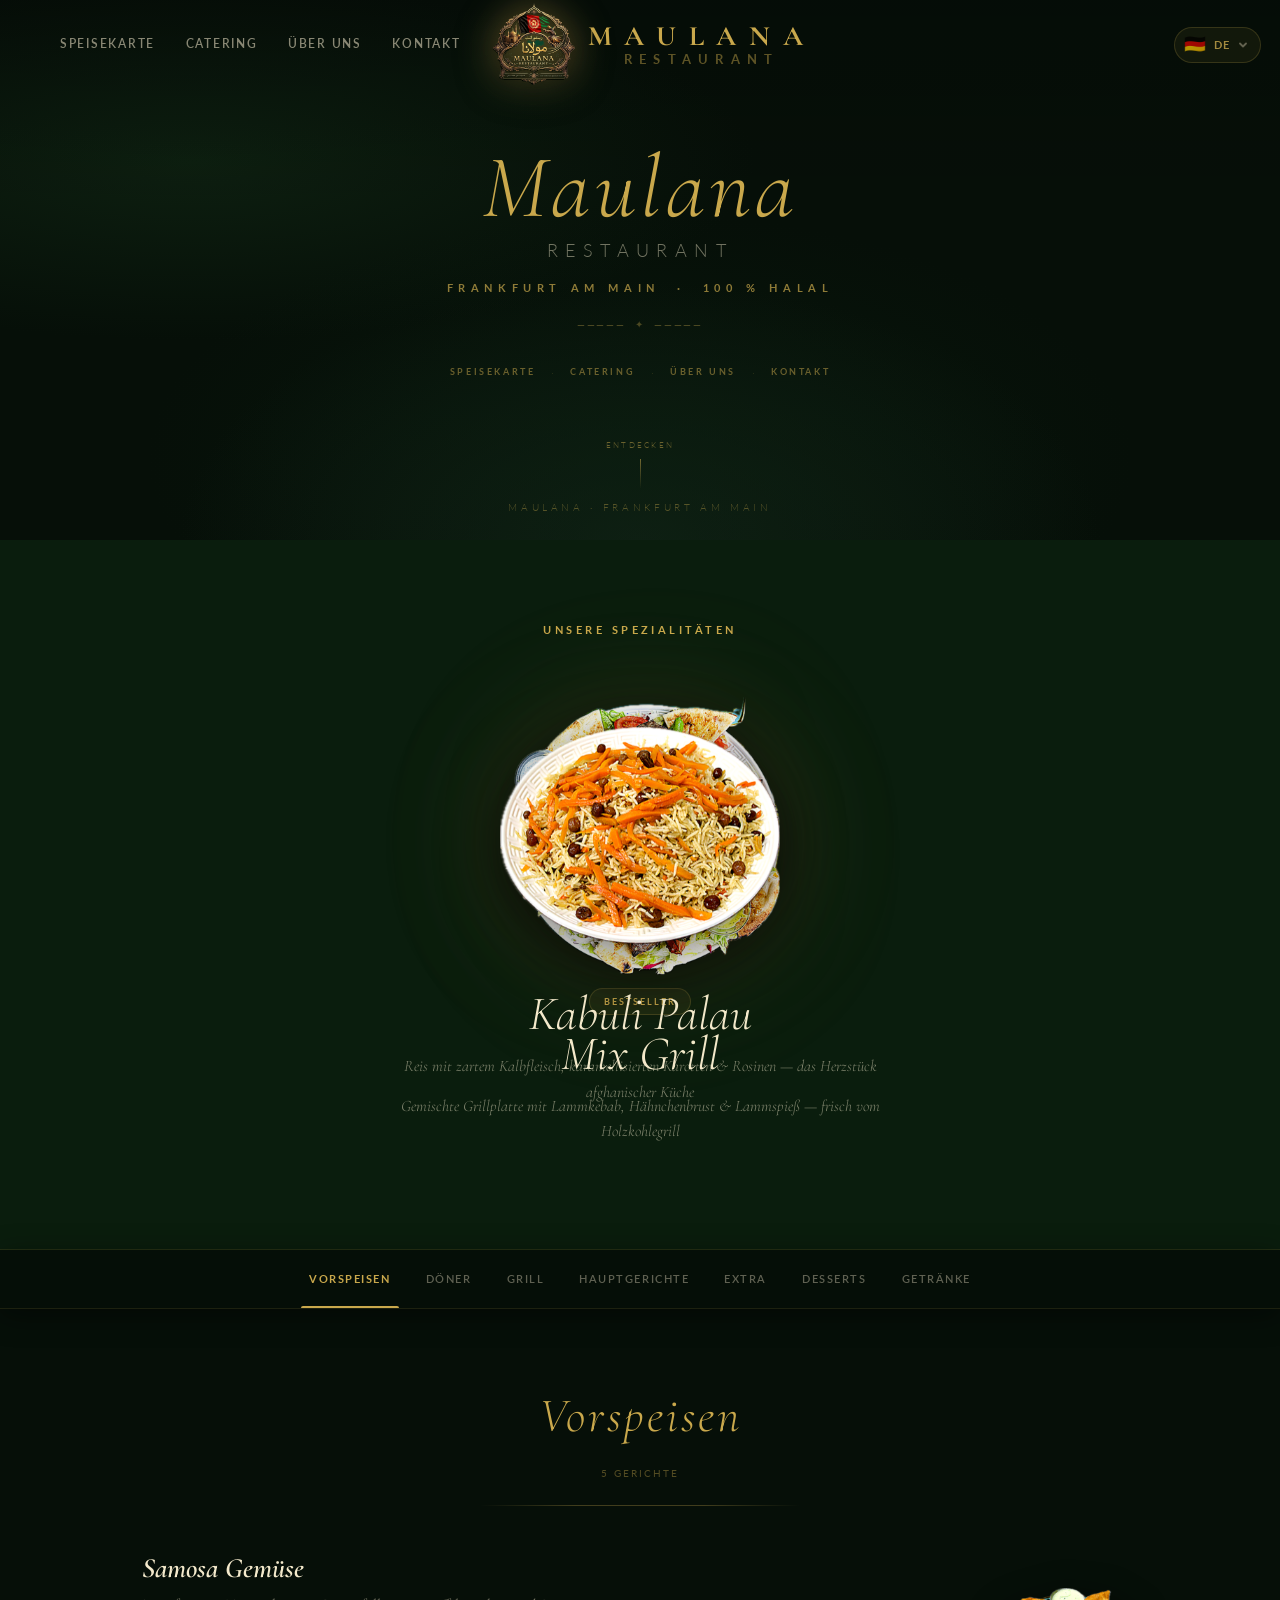
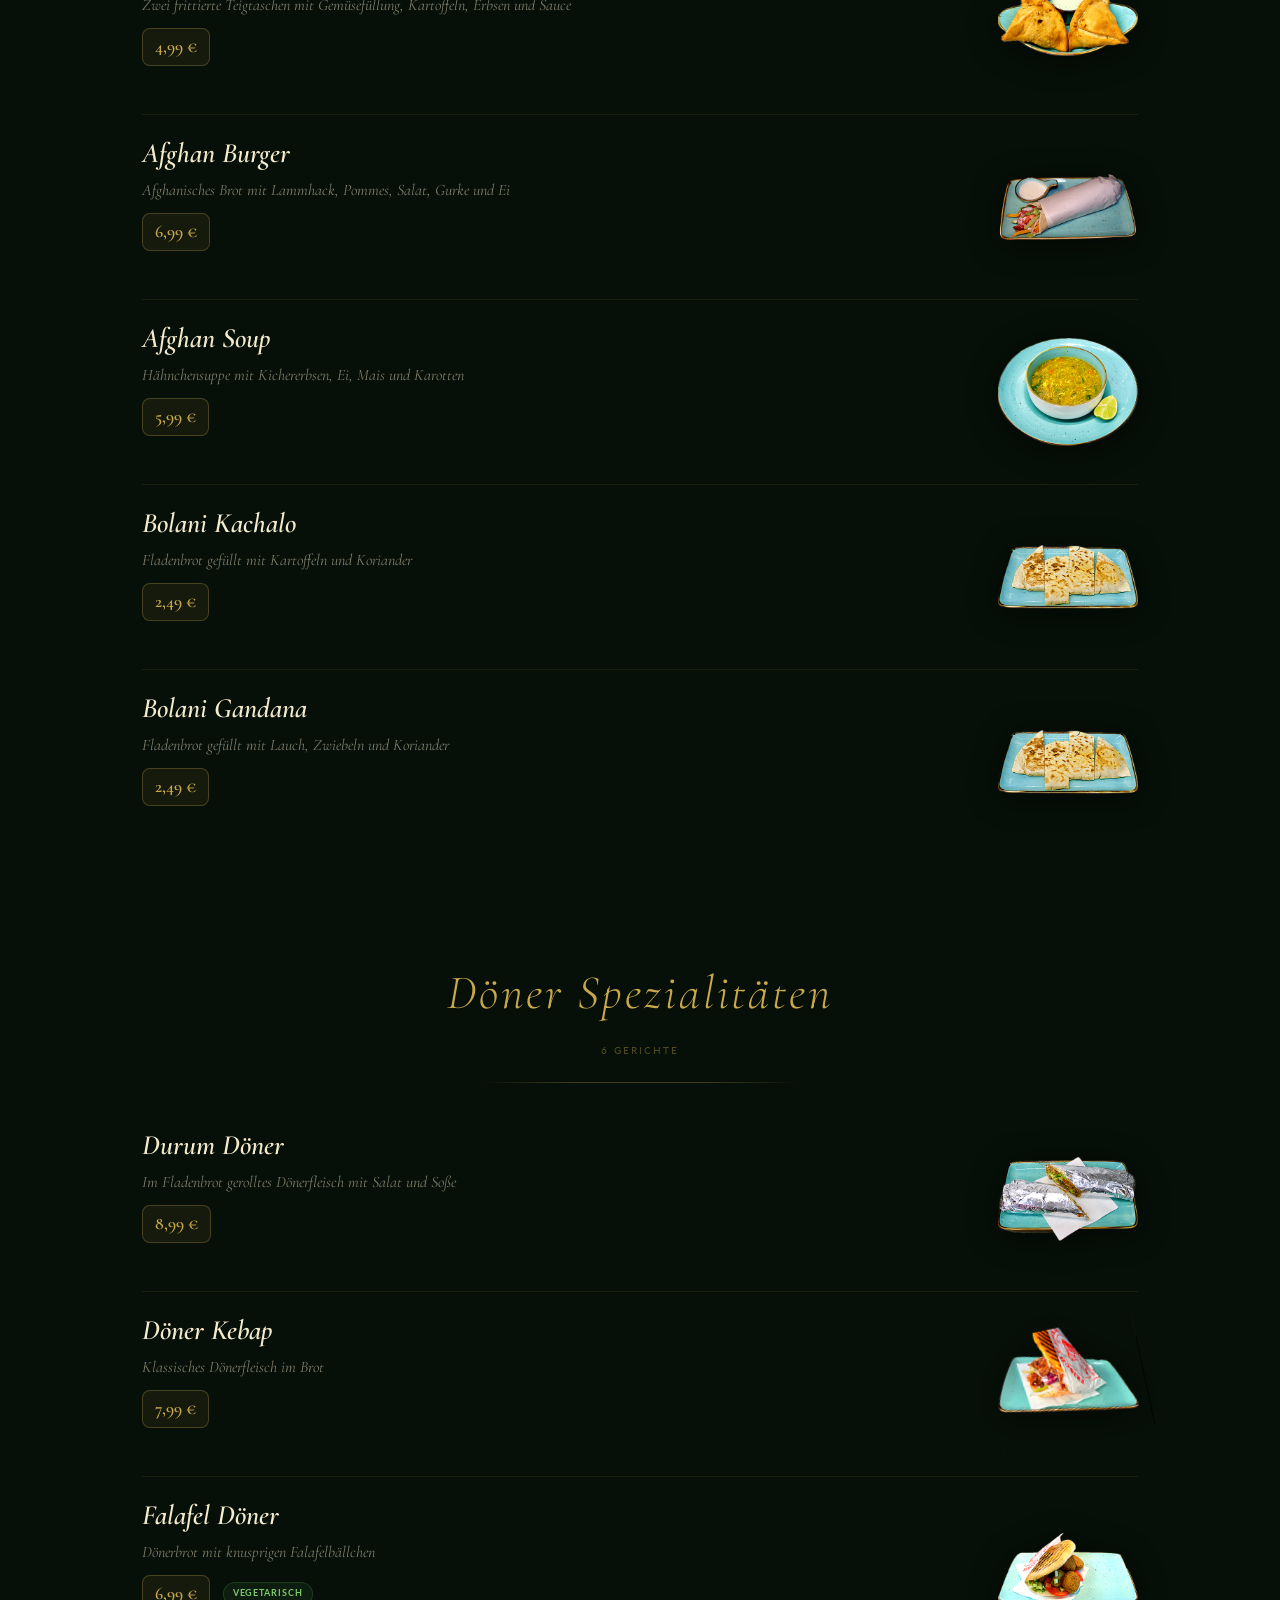
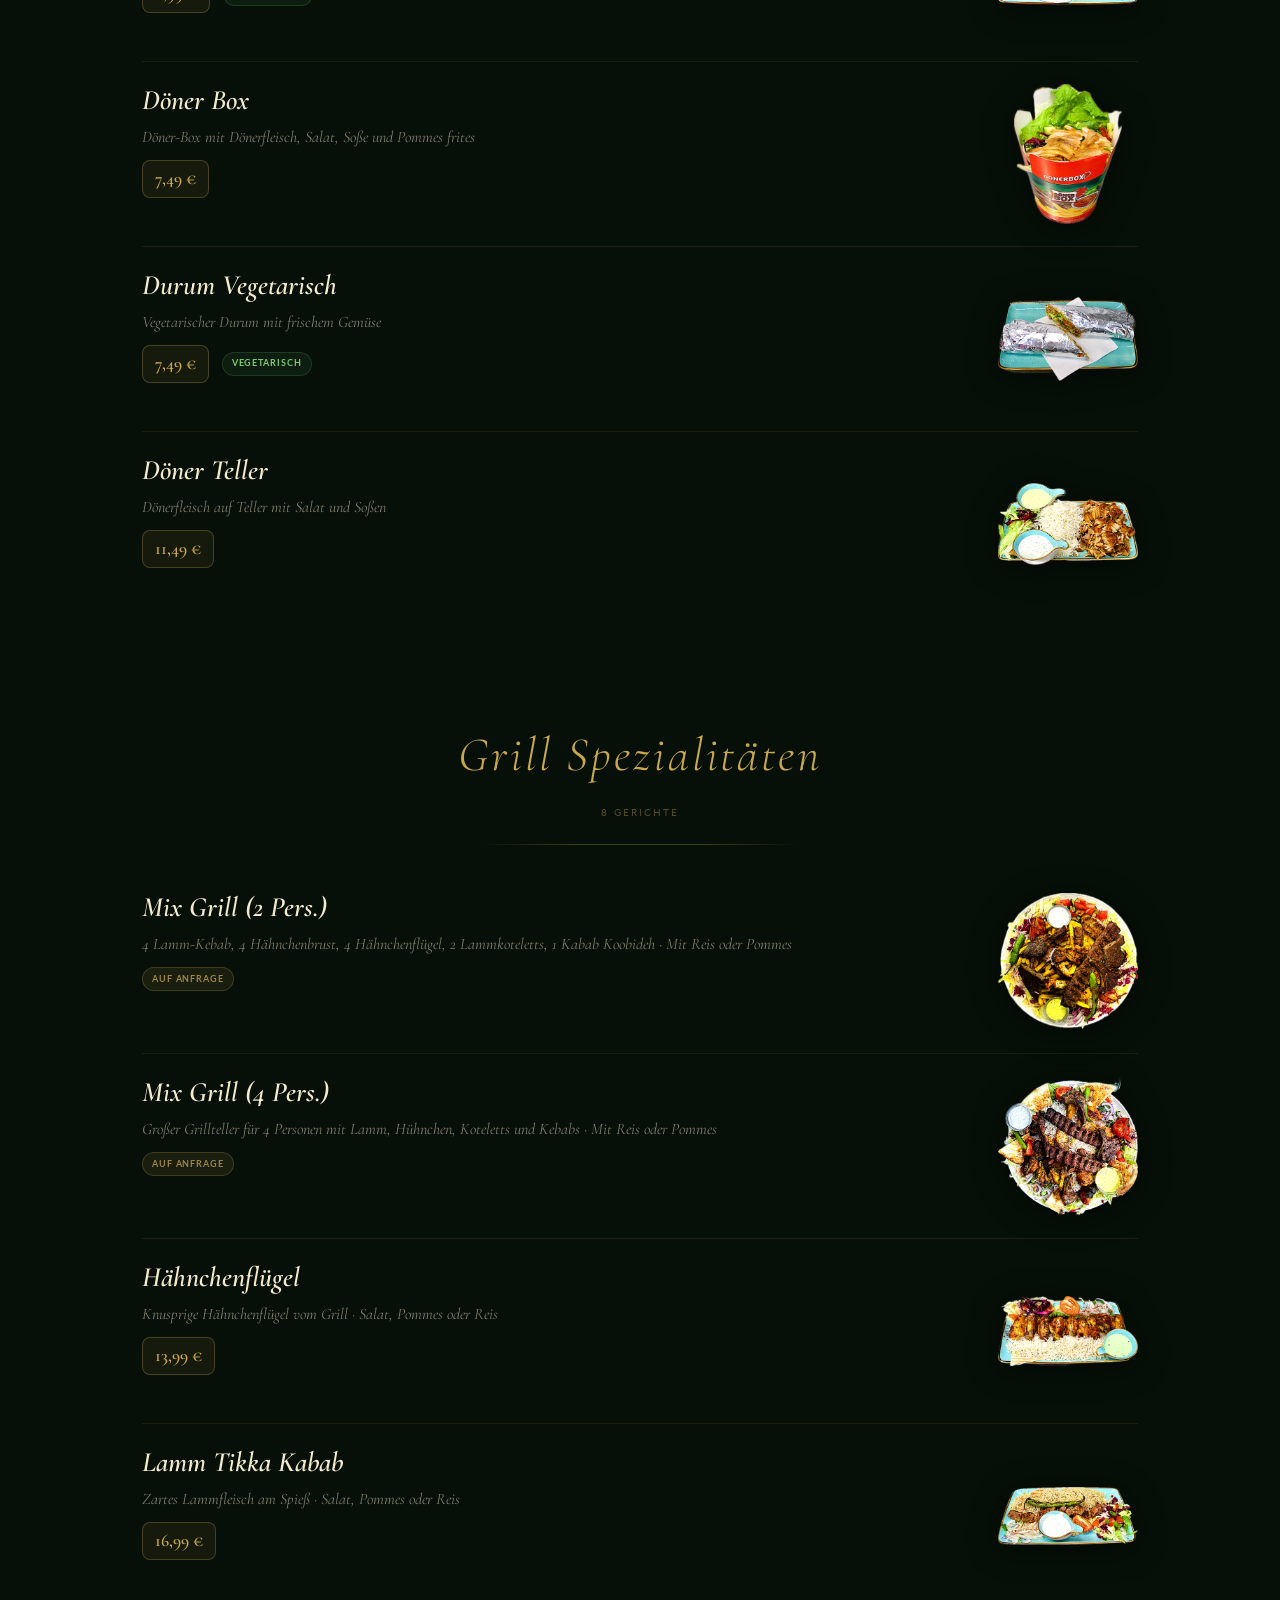
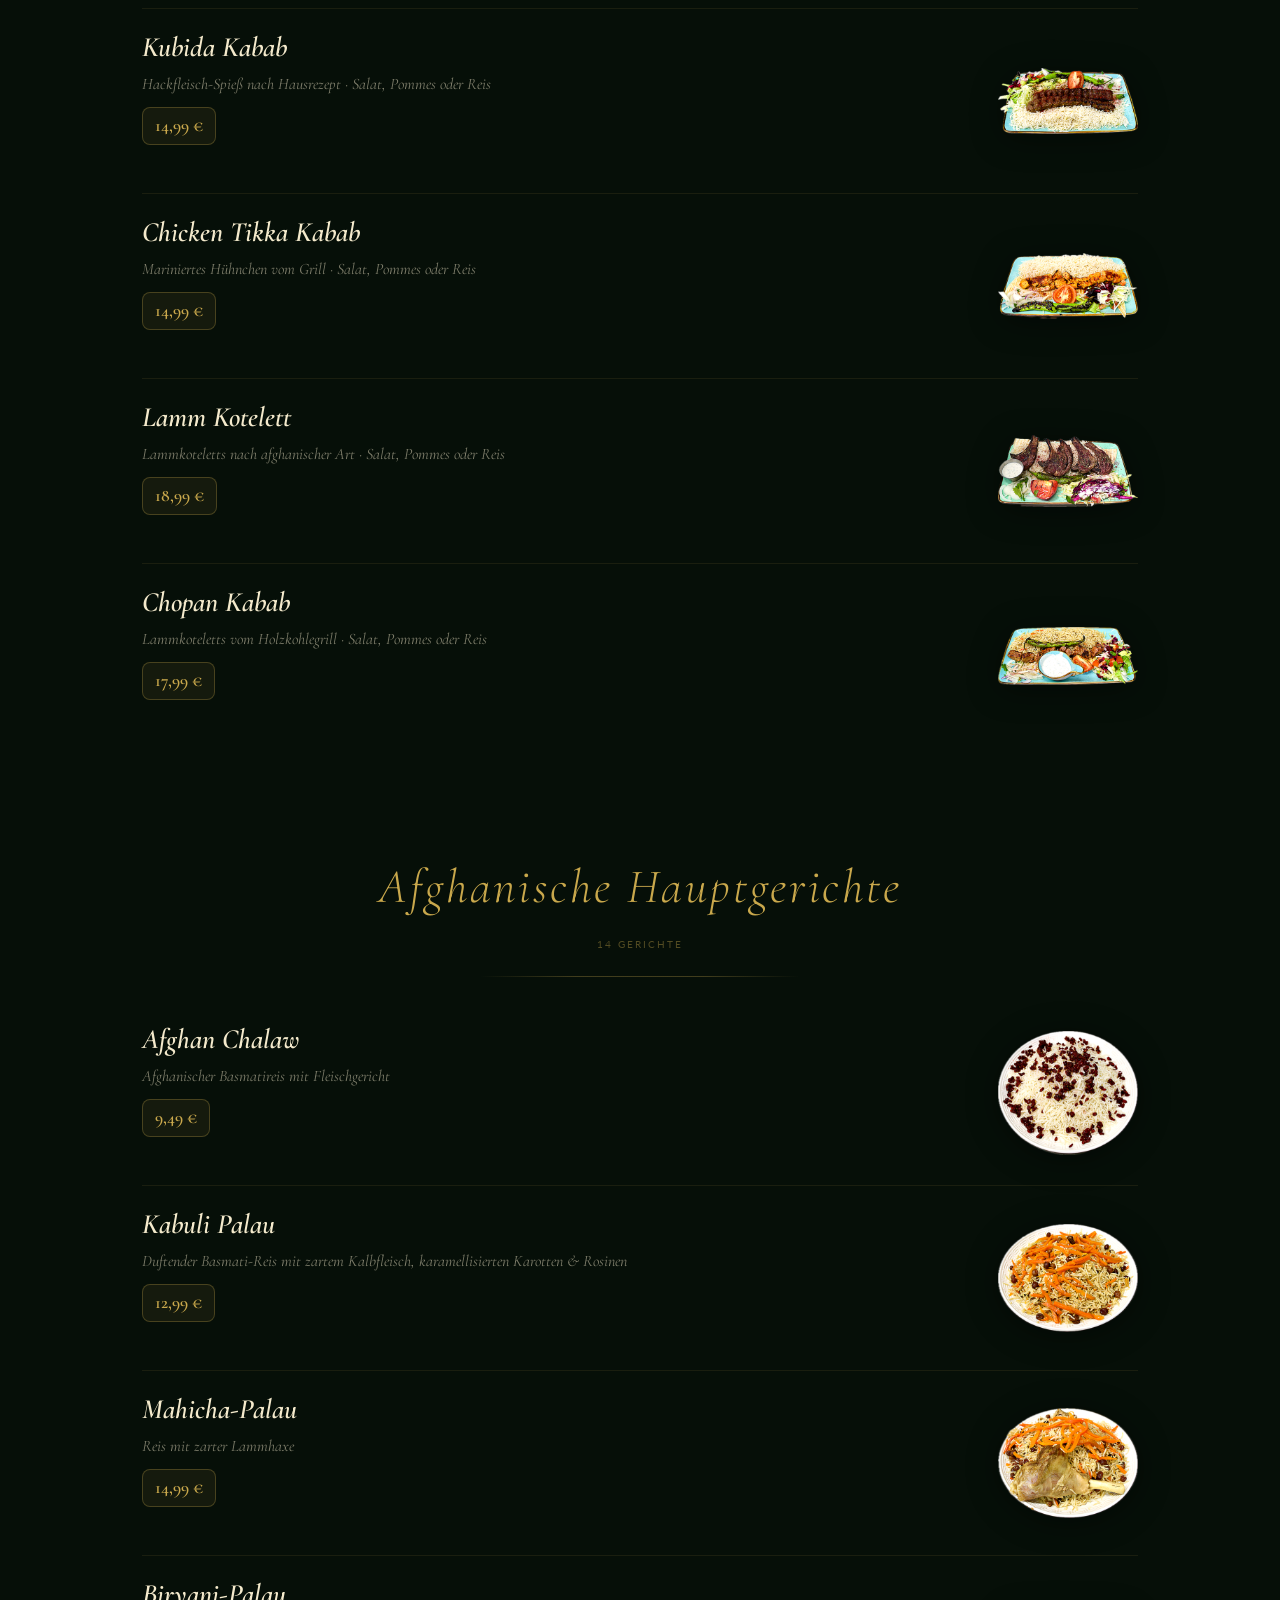
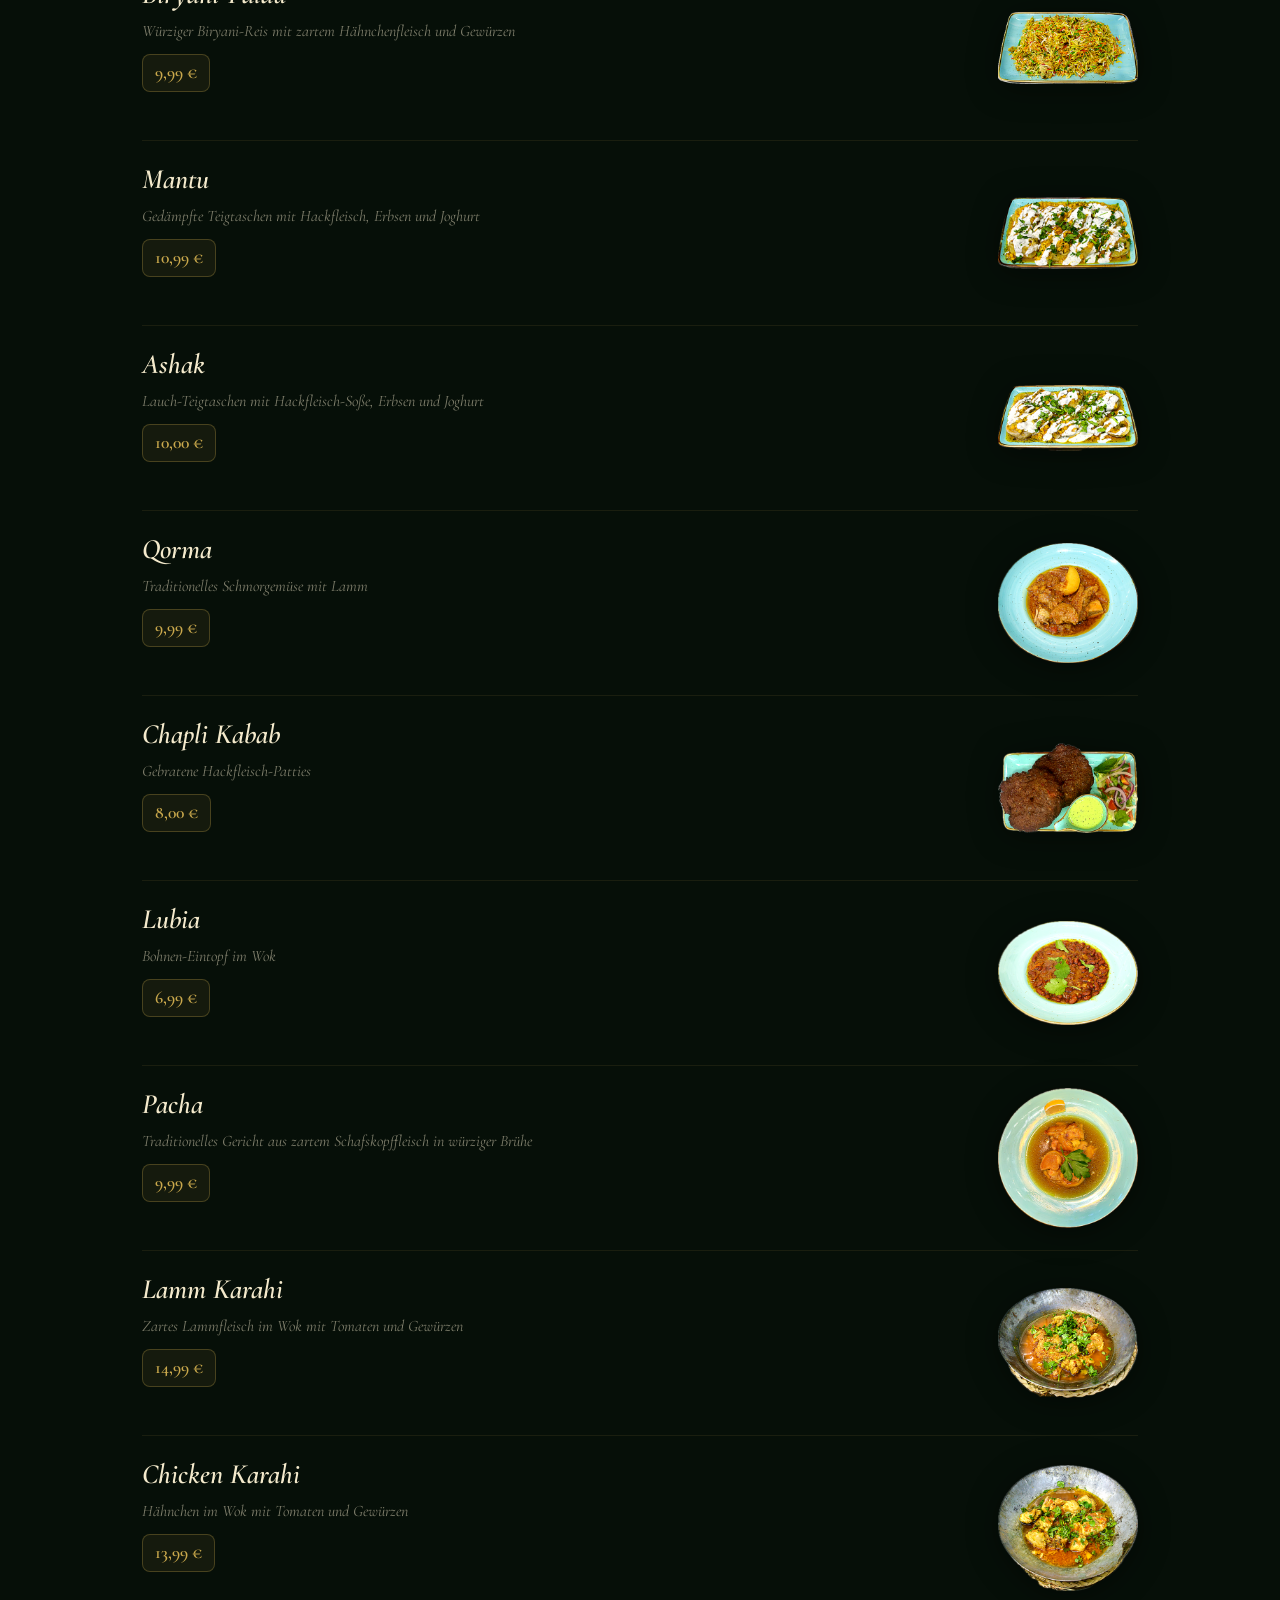
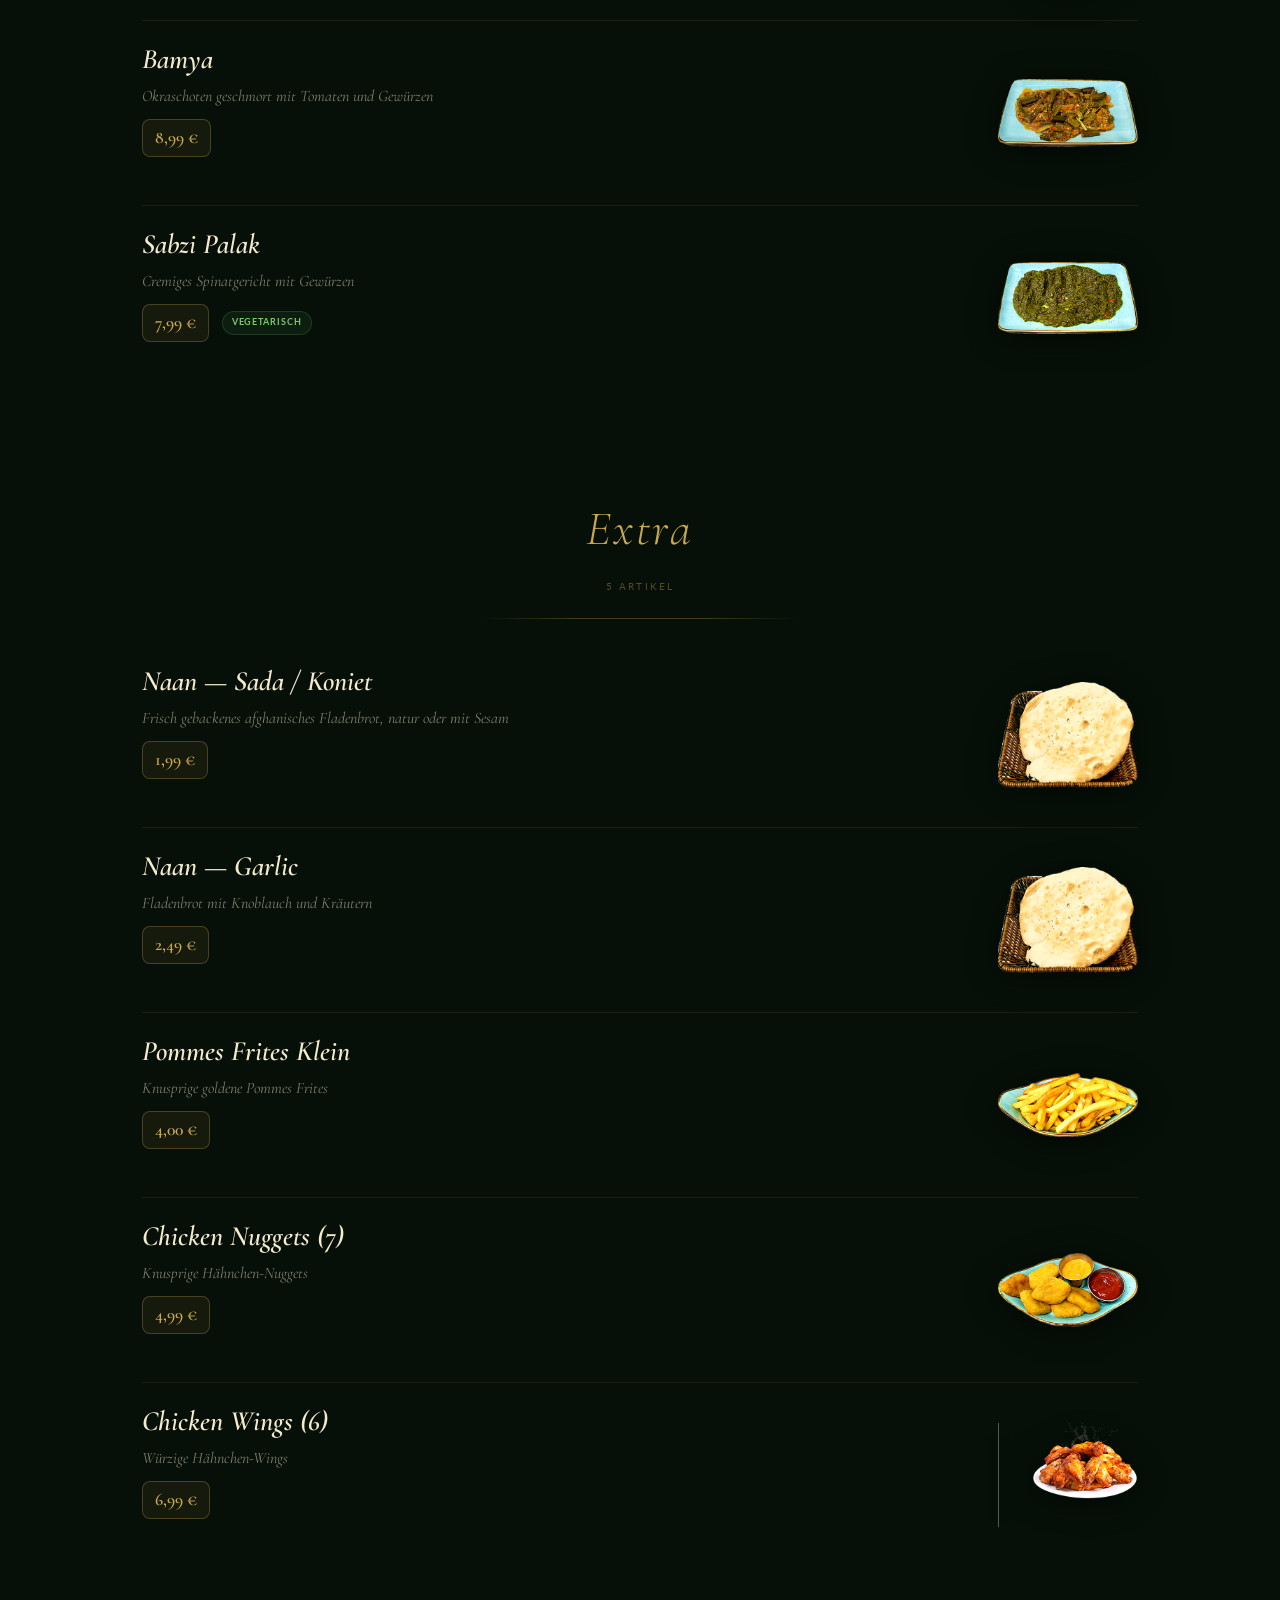
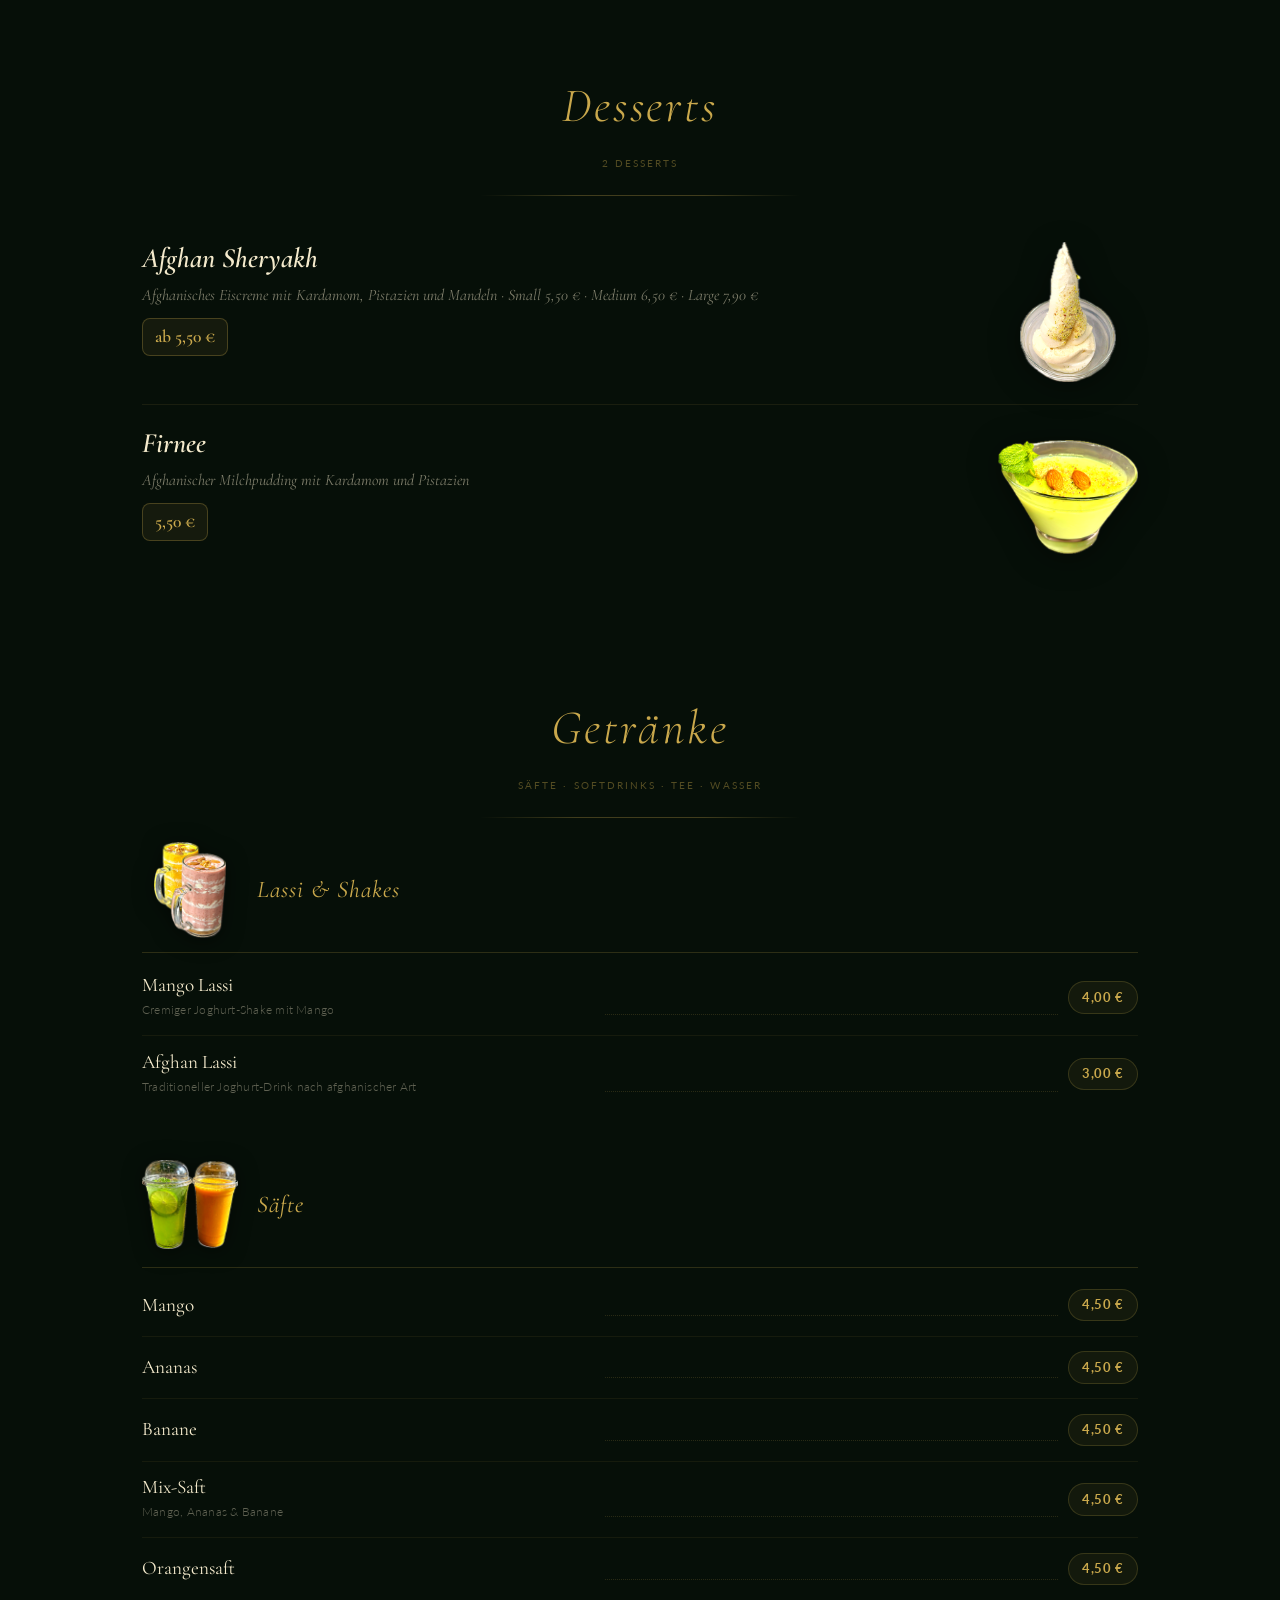
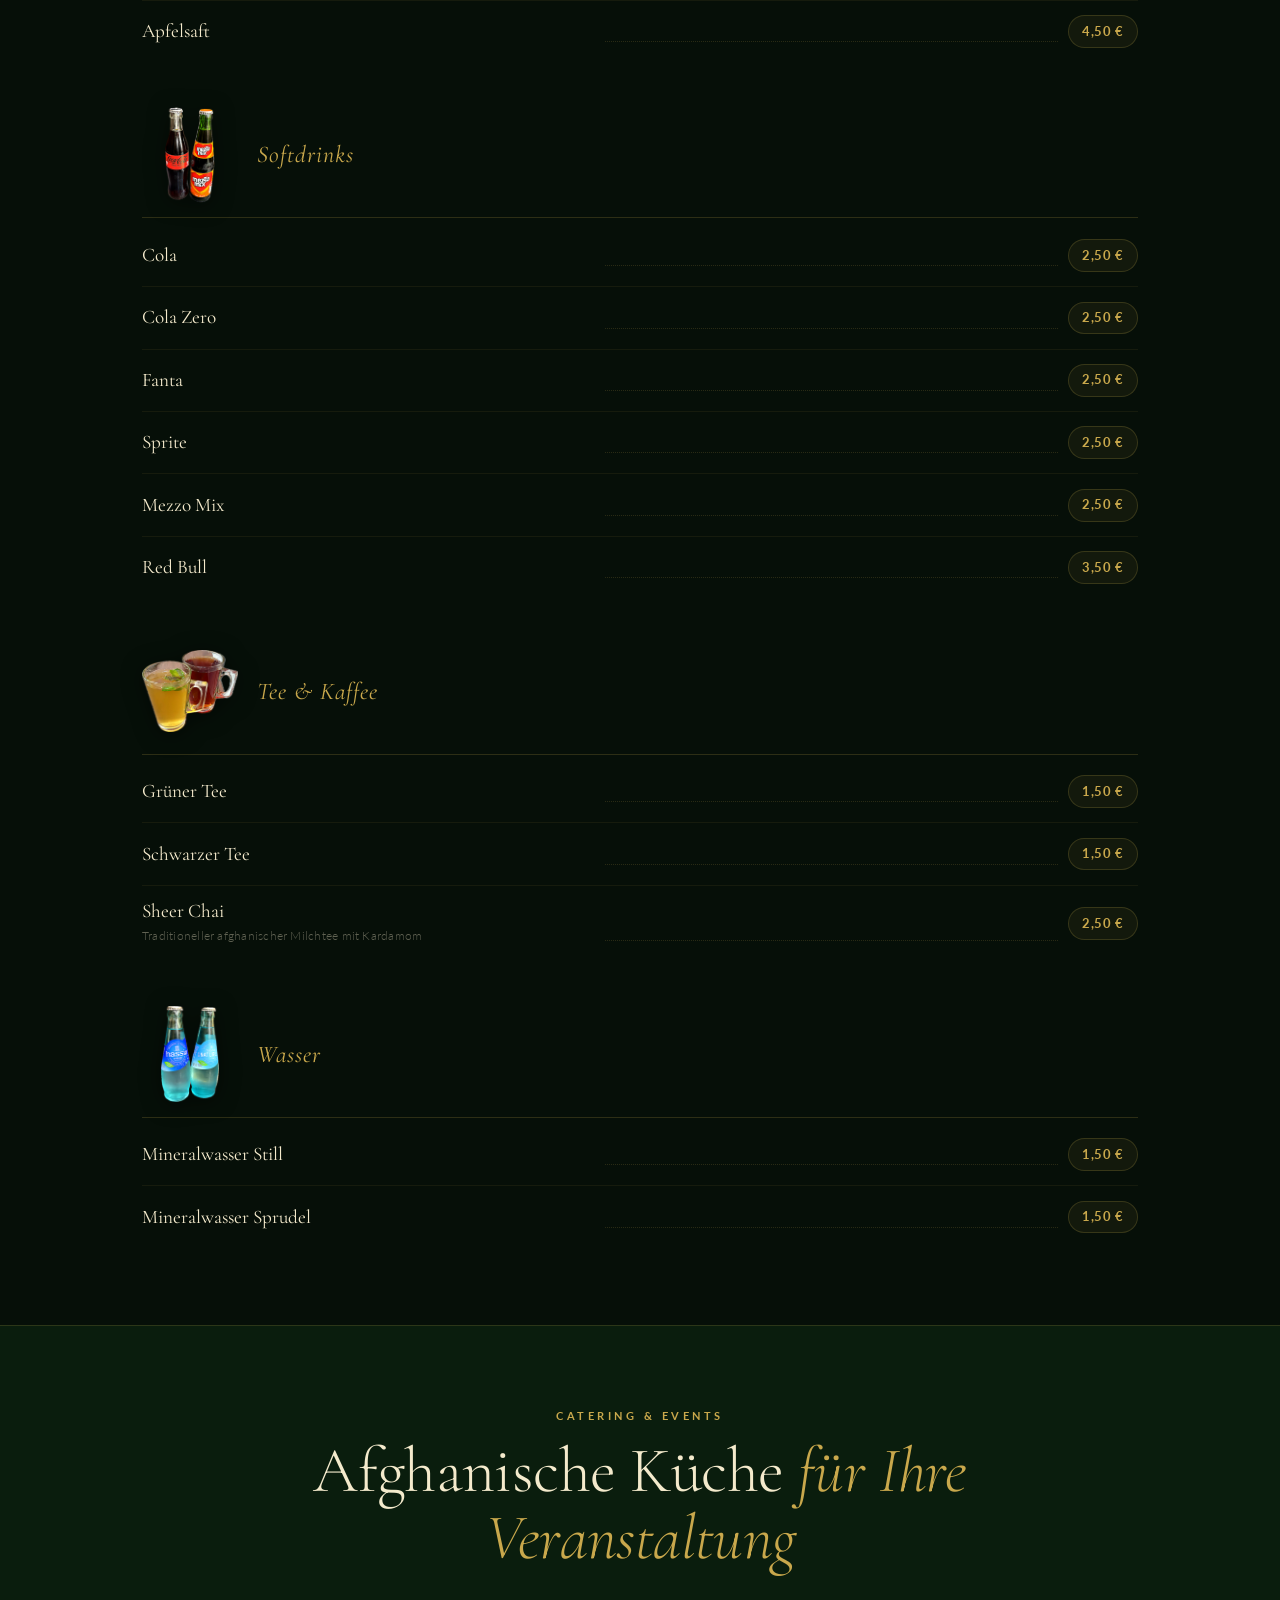
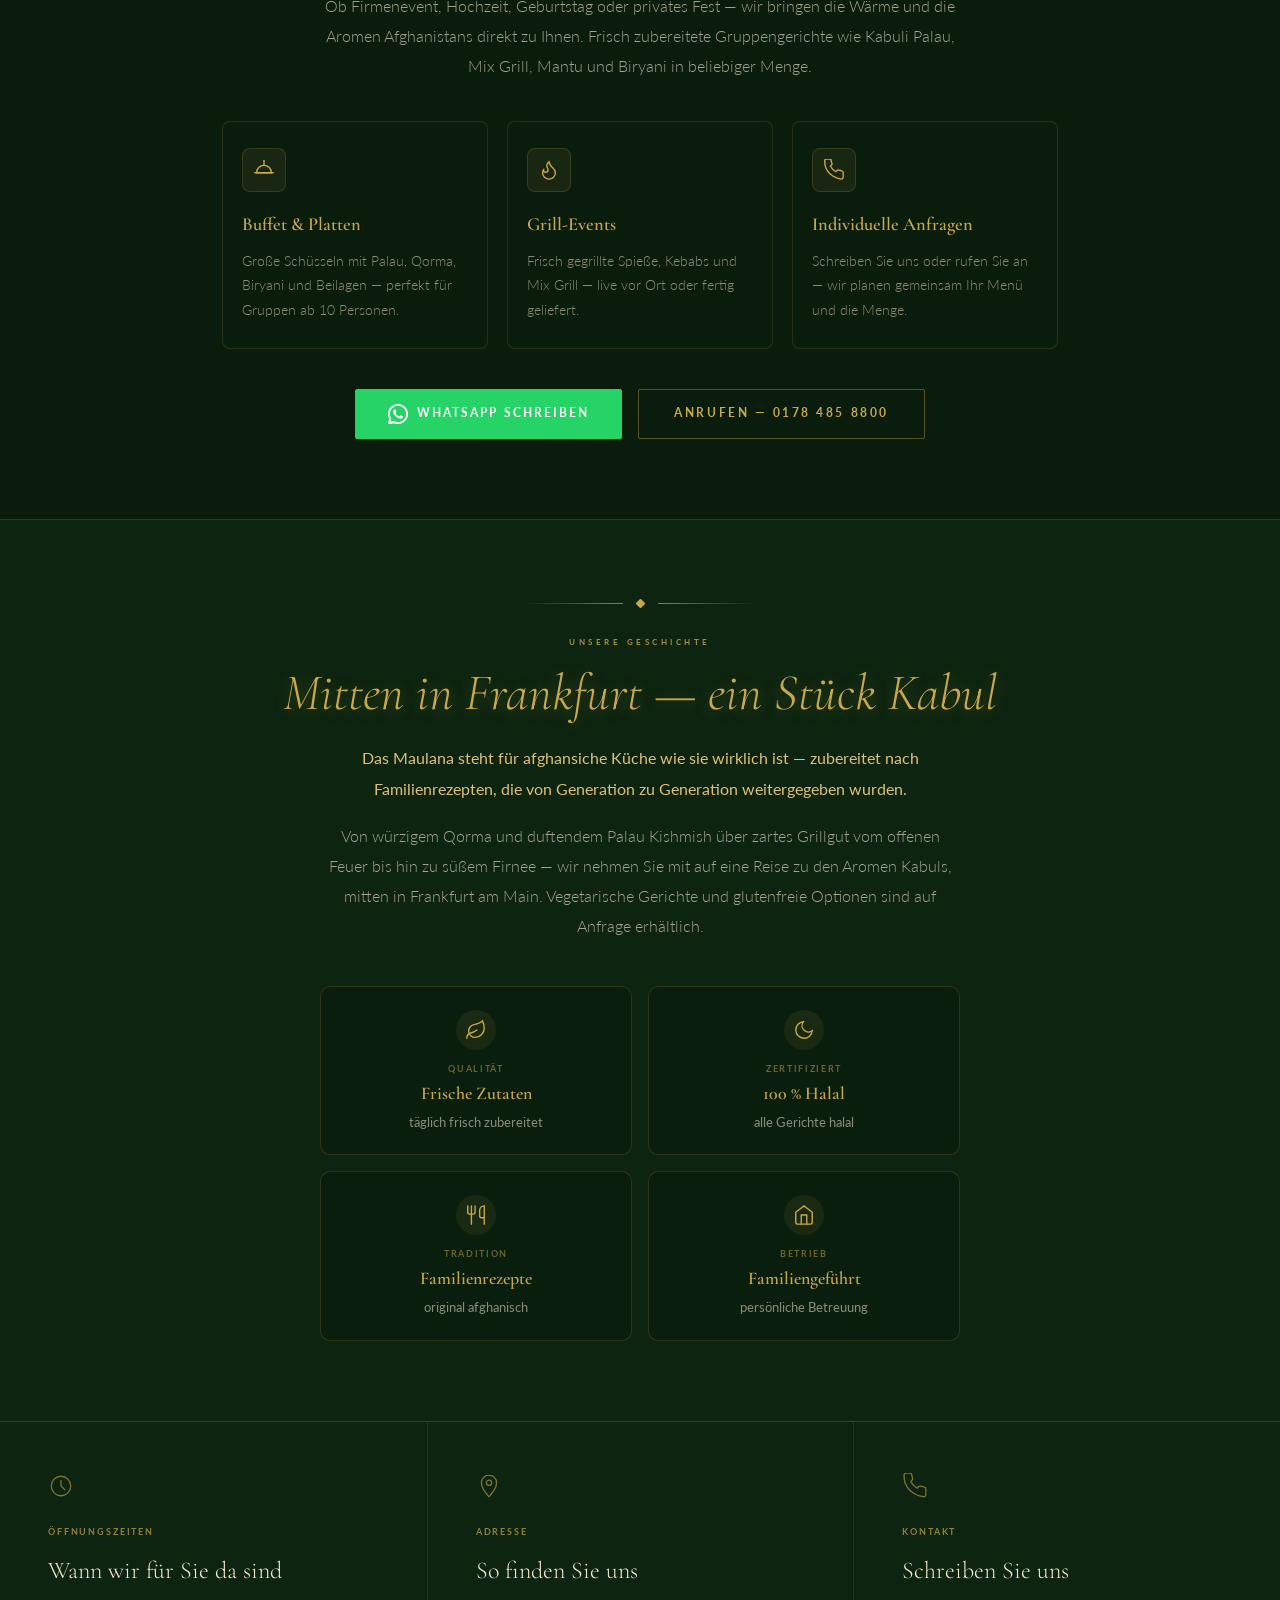
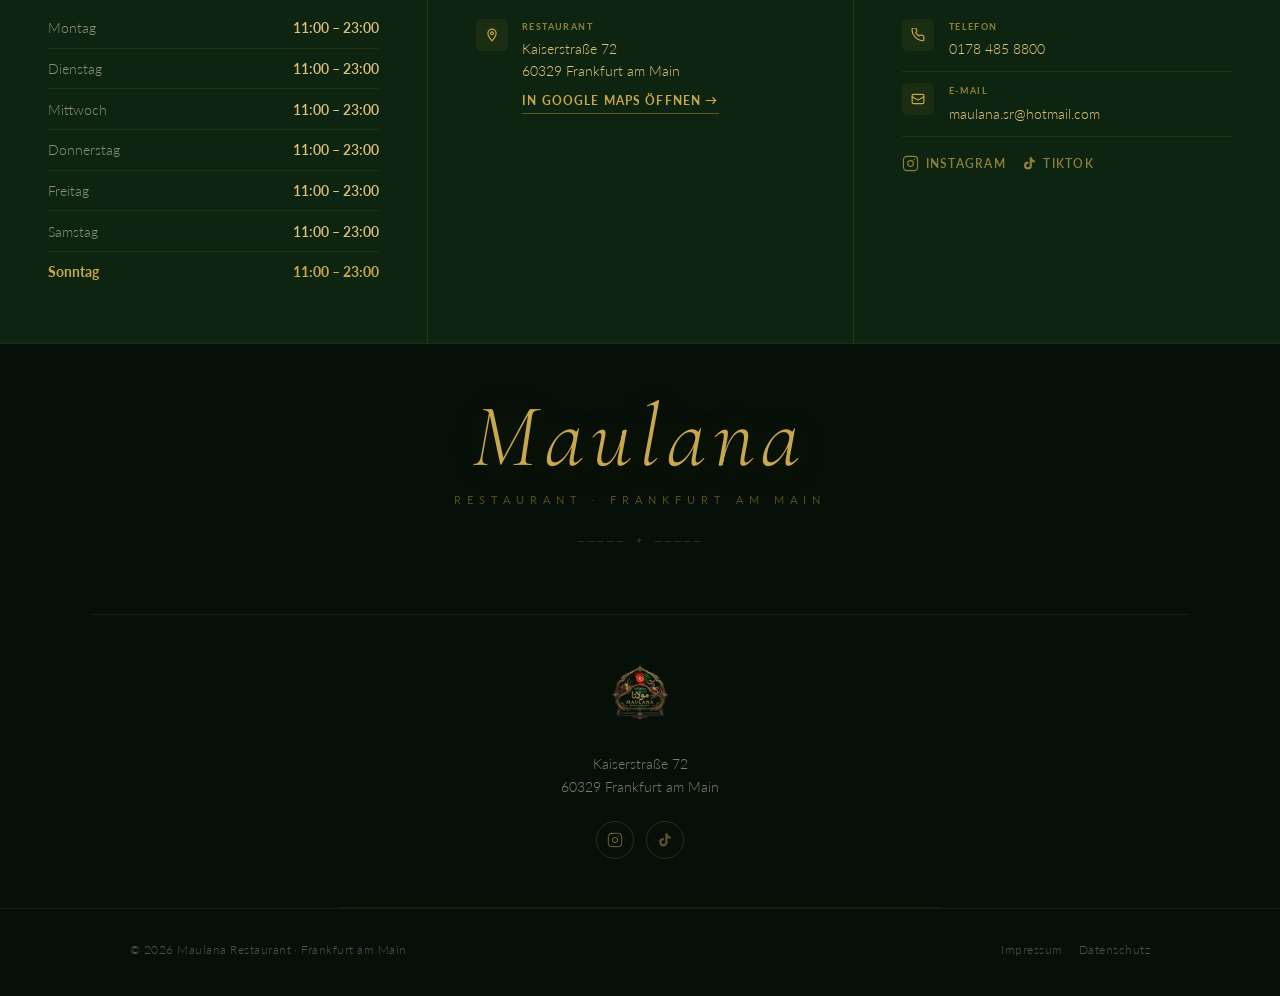
==== commit d91d5a32: "Hero: elegante Nav-Links, Badges entfernt" ====
--- a/website.html
+++ b/website.html
@@ -357,6 +357,33 @@
   display: flex; gap: 1rem; flex-wrap: wrap; justify-content: center;
   animation: heroFadeIn 1.8s .7s ease both;
 }
+/* Hero inline navigation */
+.hero-nav {
+  display: flex; align-items: center; flex-wrap: wrap; justify-content: center;
+  gap: 0; margin-top: .2rem;
+  animation: heroFadeIn 1.8s .7s ease both;
+}
+.hero-nav-link {
+  font-family: 'Lato', sans-serif;
+  font-size: .58rem; font-weight: 700; letter-spacing: .28em; text-transform: uppercase;
+  color: rgba(201,168,76,.5);
+  padding: .65rem 1rem;
+  min-height: 44px; display: inline-flex; align-items: center;
+  transition: color .28s;
+  position: relative;
+}
+.hero-nav-link::after {
+  content: ''; position: absolute; bottom: 6px; left: 1rem; right: 1rem;
+  height: 1px; background: var(--gold);
+  transform: scaleX(0); opacity: 0;
+  transition: transform .28s cubic-bezier(.4,0,.2,1), opacity .28s;
+}
+.hero-nav-link:hover { color: var(--gold); }
+.hero-nav-link:hover::after { transform: scaleX(1); opacity: .55; }
+.hero-nav-sep {
+  color: rgba(201,168,76,.18); font-size: .75rem; user-select: none;
+  line-height: 1;
+}
 @keyframes heroFadeIn {
   from { opacity: 0; transform: translateY(22px); }
   to   { opacity: 1; transform: translateY(0); }
@@ -425,6 +452,8 @@
   .hero-orn  { font-size: .5rem; margin: .5rem 0 .4rem; }
   .hero-scroll-btn span { font-size: .48rem; }
   .hero-location { font-size: .52rem; letter-spacing: .28em; }
+  .hero-nav-link { font-size: .52rem; letter-spacing: .22em; padding: .55rem .7rem; }
+  .hero-nav-sep  { font-size: .65rem; }
 }
 
 /* ══════════════════════════════════════════════════════
@@ -550,7 +579,7 @@
 }
 .mcs-strip::-webkit-scrollbar { display: none; }
 .mcs-inner {
-  display: flex; padding: 0 2rem;
+  display: flex; padding: 0 1rem; justify-content: center;
   max-width: 1100px; margin: 0 auto;
   align-items: stretch; height: 58px;
   gap: 0;
@@ -707,7 +736,7 @@
   border-bottom: 1px solid rgba(201,168,76,.2); margin-bottom: .4rem;
 }
 .drink-section-img {
-  width: 72px; height: 72px; object-fit: contain; flex-shrink: 0;
+  width: 96px; height: 96px; object-fit: contain; flex-shrink: 0;
   filter: drop-shadow(0 3px 10px rgba(0,0,0,.5));
 }
 .drink-section-title {
@@ -1279,10 +1308,15 @@
       <p class="hero-sub">Restaurant</p>
       <span class="hero-sup" data-i18n="hero_sup">Frankfurt am Main &nbsp;·&nbsp; 100 % Halal</span>
       <div class="hero-orn">—————&nbsp;&nbsp;✦&nbsp;&nbsp;—————</div>
-      <div class="hero-cta">
-        <a href="#speisekarte" class="btn-primary" data-i18n="hero_cta_primary">Unsere Speisekarte</a>
-        <a href="#info" class="btn-outline" data-i18n="hero_cta_outline">Uns finden</a>
-      </div>
+      <nav class="hero-nav" aria-label="Seitennavigation">
+        <a href="#speisekarte" class="hero-nav-link" data-i18n="nav_menu">Speisekarte</a>
+        <span class="hero-nav-sep" aria-hidden="true">·</span>
+        <a href="#catering" class="hero-nav-link" data-i18n="nav_catering">Catering</a>
+        <span class="hero-nav-sep" aria-hidden="true">·</span>
+        <a href="#about" class="hero-nav-link" data-i18n="nav_about">Über uns</a>
+        <span class="hero-nav-sep" aria-hidden="true">·</span>
+        <a href="#info" class="hero-nav-link" data-i18n="nav_contact">Kontakt</a>
+      </nav>
     </div>
 
   </div>
@@ -1369,7 +1403,6 @@
         <div class="menu-item-desc" data-i18n="m_aburger_d">Afghanisches Brot mit Lammhack, Pommes, Salat, Gurke und Ei</div>
         <div class="menu-item-footer">
           <span class="menu-item-price">6,99 €</span>
-          <span class="menu-item-badge badge-pop" data-i18n="badge_pop">Beliebt</span>
         </div>
       </div>
       <img class="menu-item-img" src="images/afghan_burger.png" alt="Afghan Burger" loading="lazy" onerror="this.style.display='none'">
@@ -1418,7 +1451,6 @@
         <div class="menu-item-desc" data-i18n="m_durum_d">Im Fladenbrot gerolltes Dönerfleisch mit Salat und Soße</div>
         <div class="menu-item-footer">
           <span class="menu-item-price">8,99 €</span>
-          <span class="menu-item-badge badge-pop" data-i18n="badge_fav">Favorit</span>
         </div>
       </div>
       <img class="menu-item-img" src="images/objekt_30.png" alt="Durum Döner" loading="lazy" onerror="this.style.display='none'">
@@ -1587,7 +1619,6 @@
         <div class="menu-item-desc" data-i18n="m_kabuli_d">Duftender Basmati-Reis mit zartem Kalbfleisch, karamellisierten Karotten &amp; Rosinen</div>
         <div class="menu-item-footer">
           <span class="menu-item-price">12,99 €</span>
-          <span class="menu-item-badge badge-pop" data-i18n="badge_hk">Hausklassiker</span>
         </div>
       </div>
       <img class="menu-item-img" src="images/objekt_20.png" alt="Kabuli Palau" loading="lazy" onerror="this.style.display='none'">
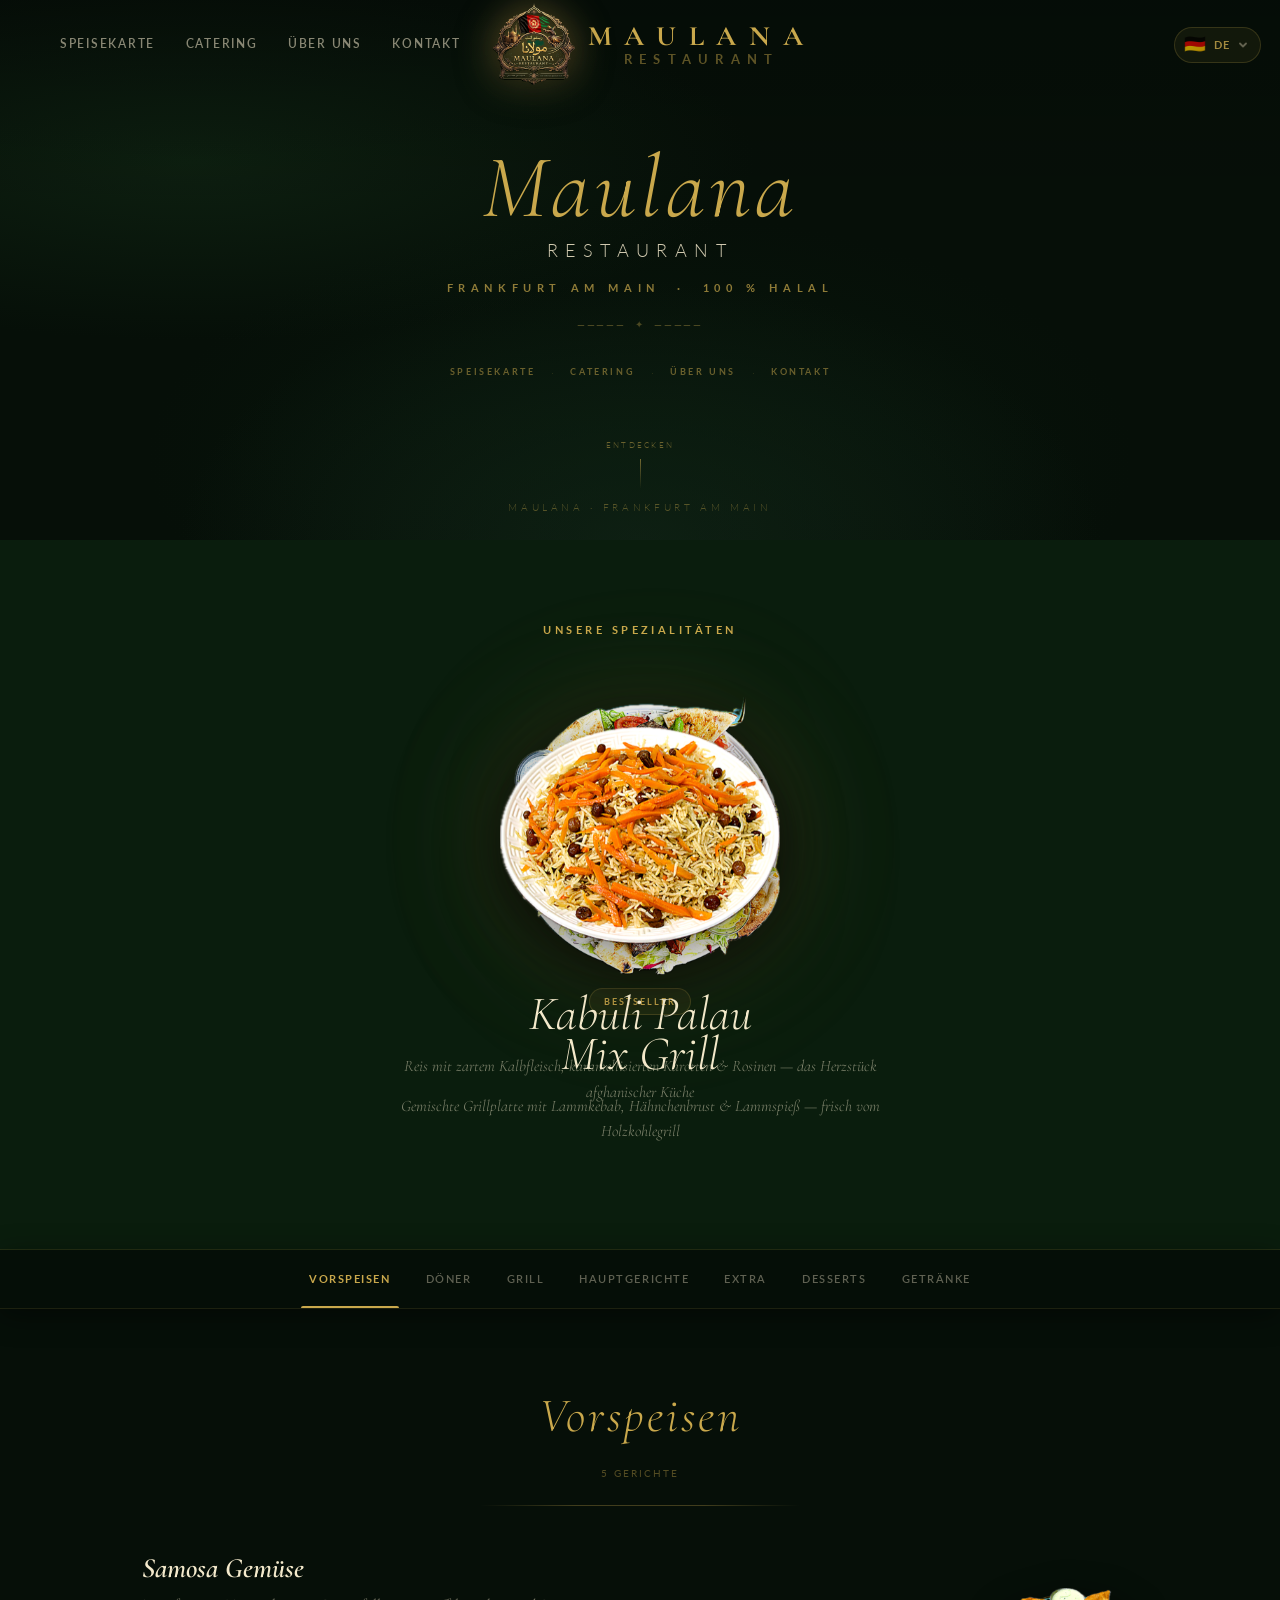
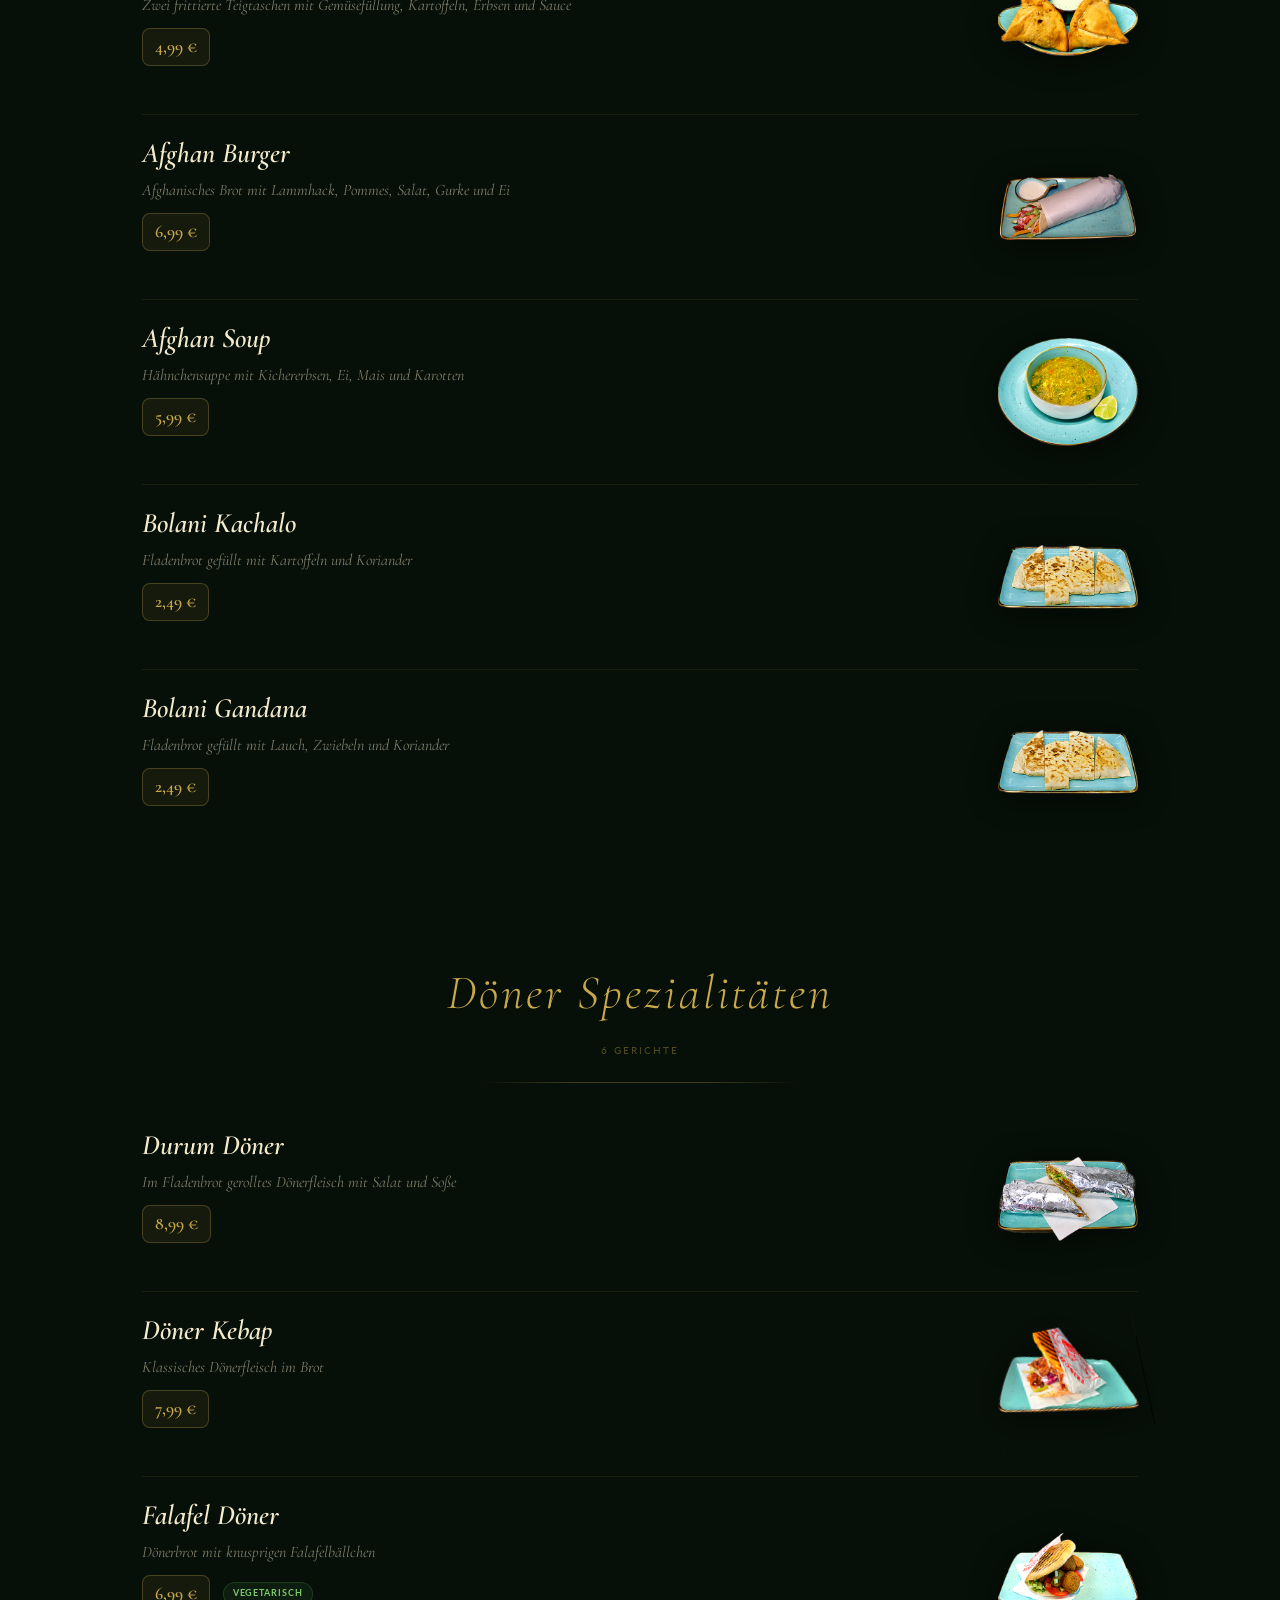
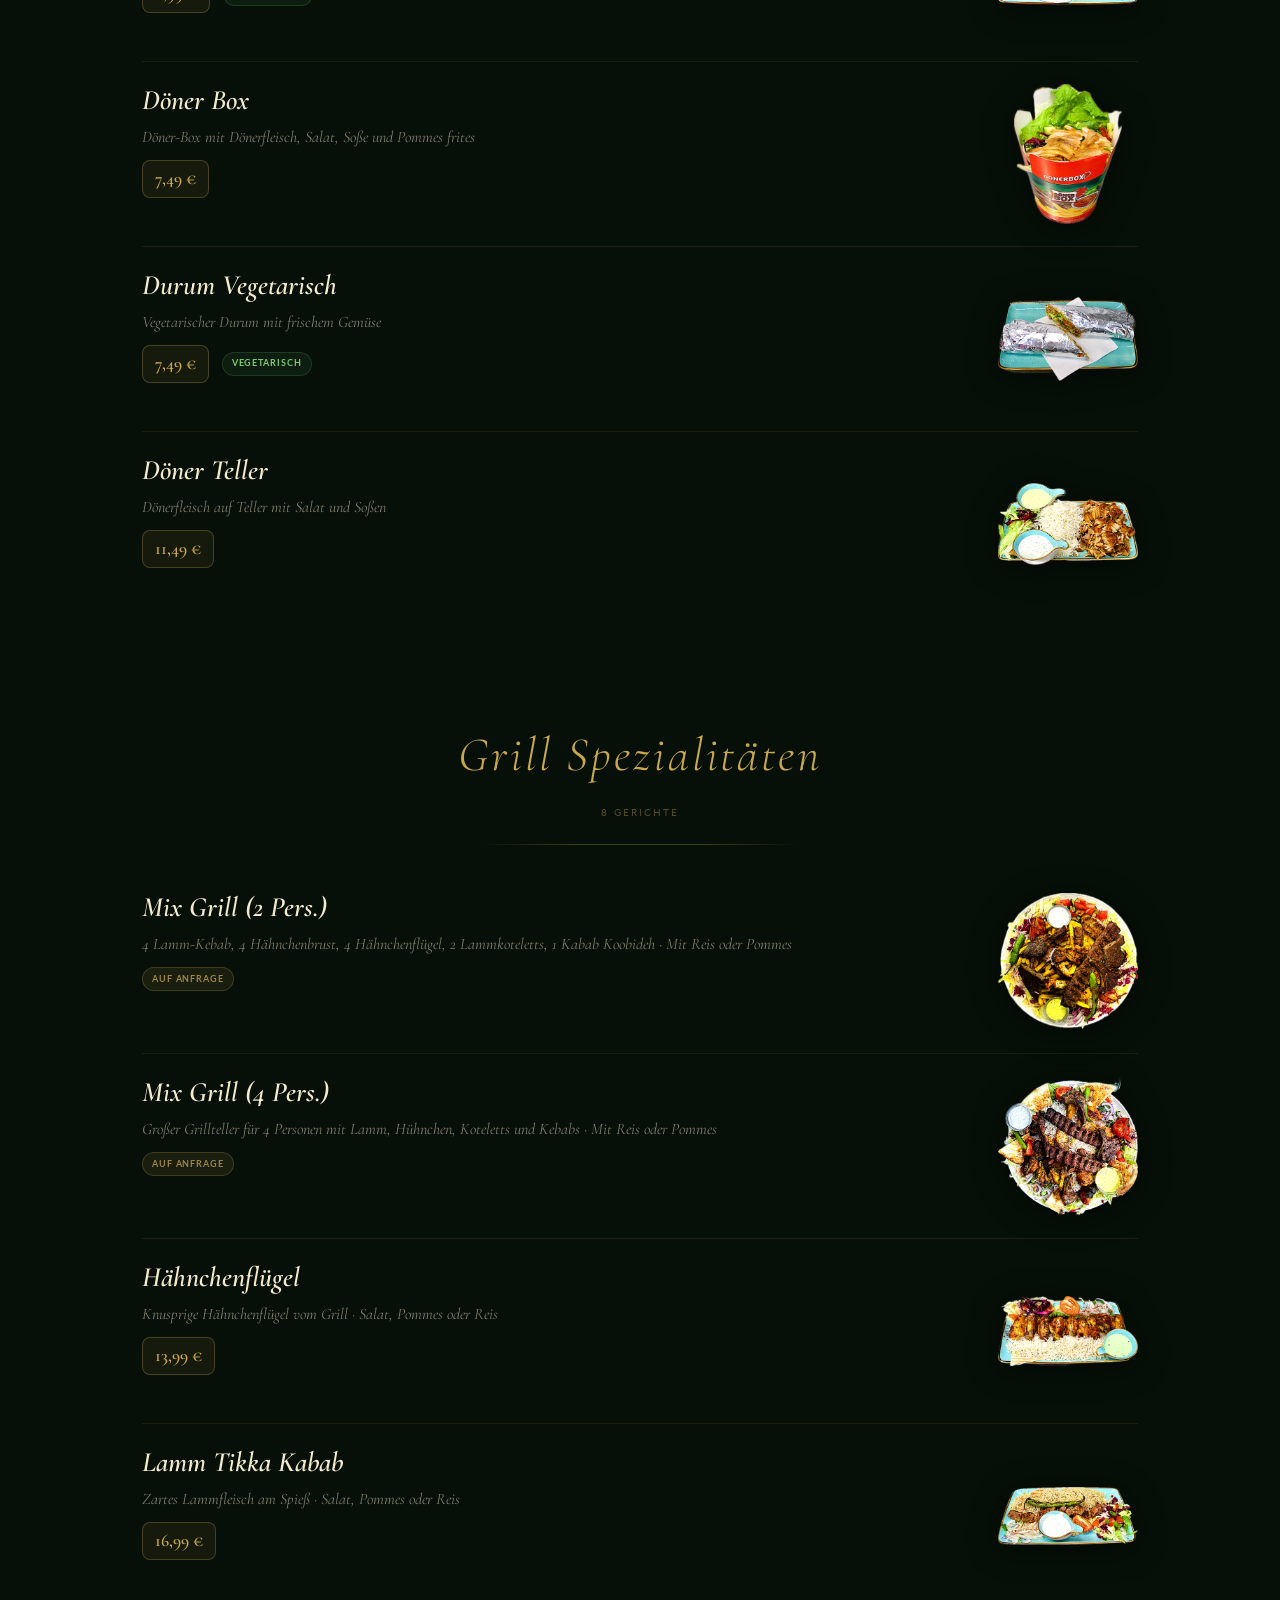
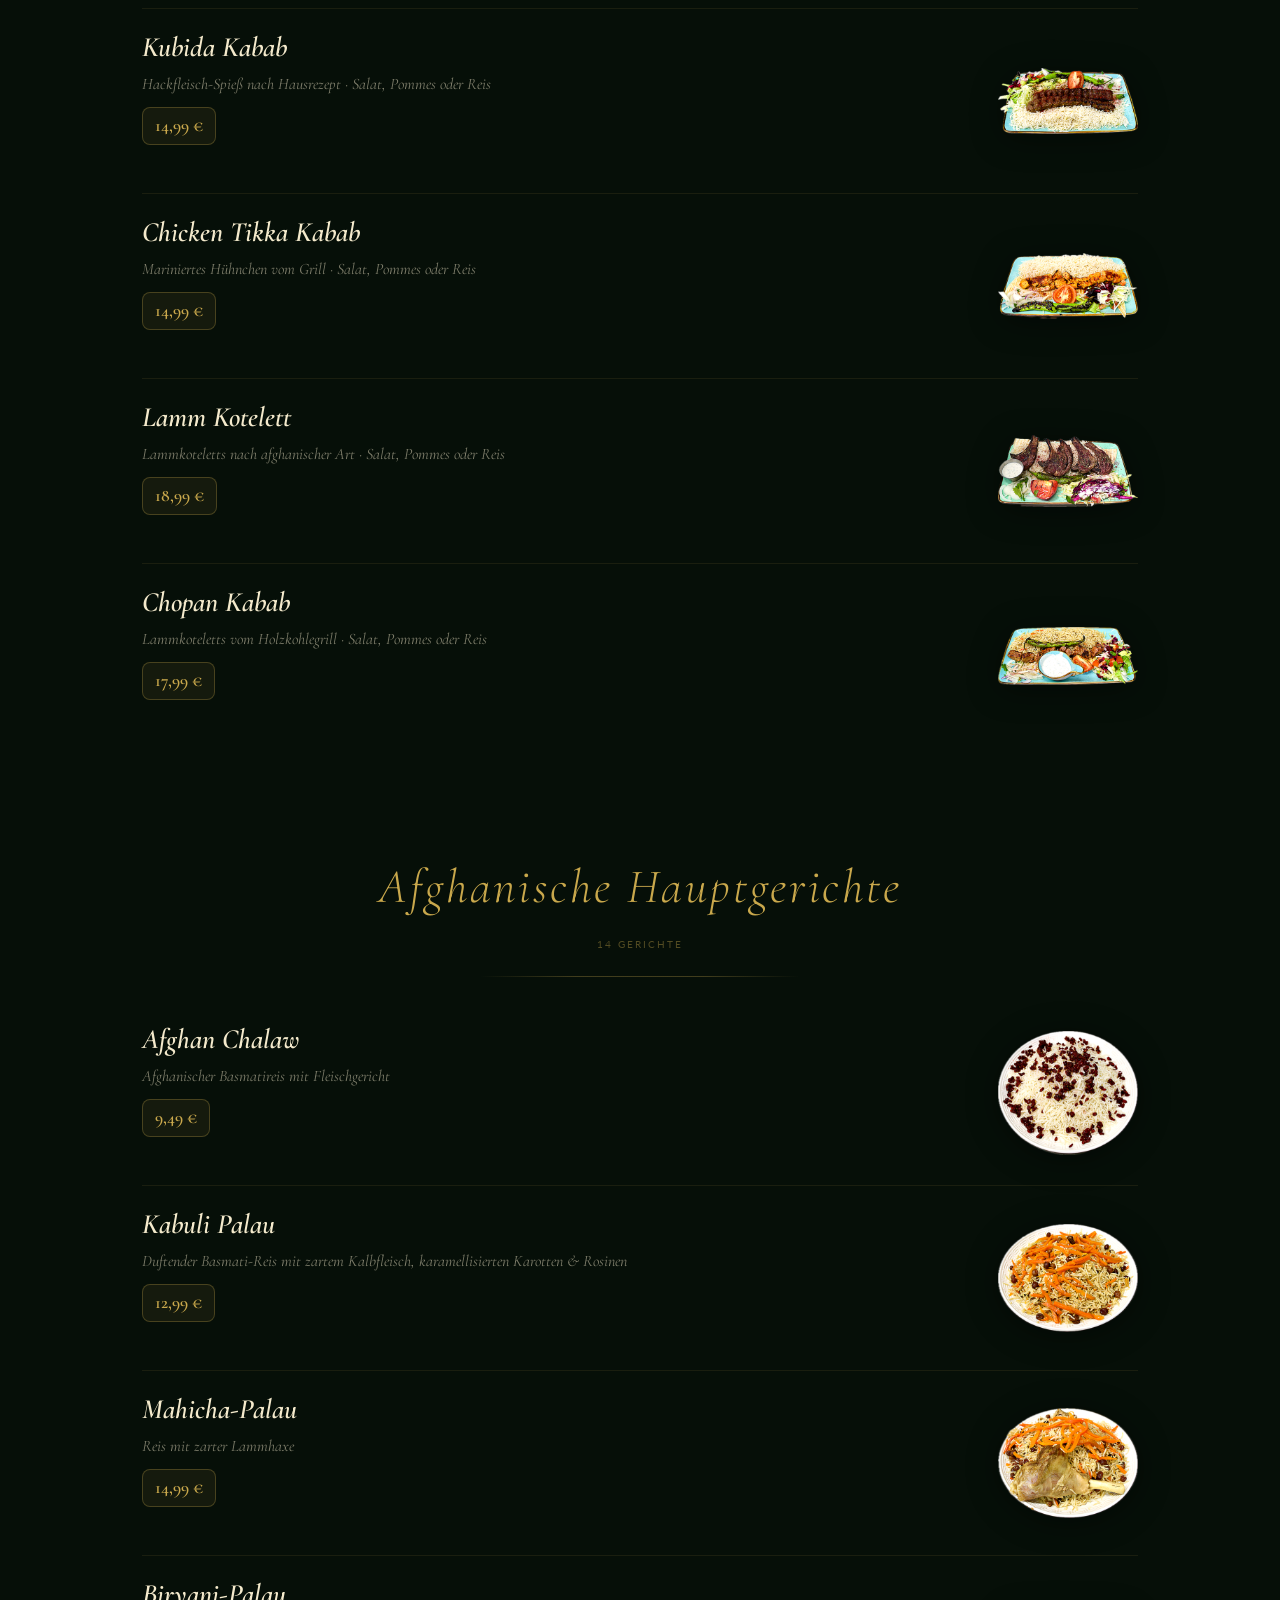
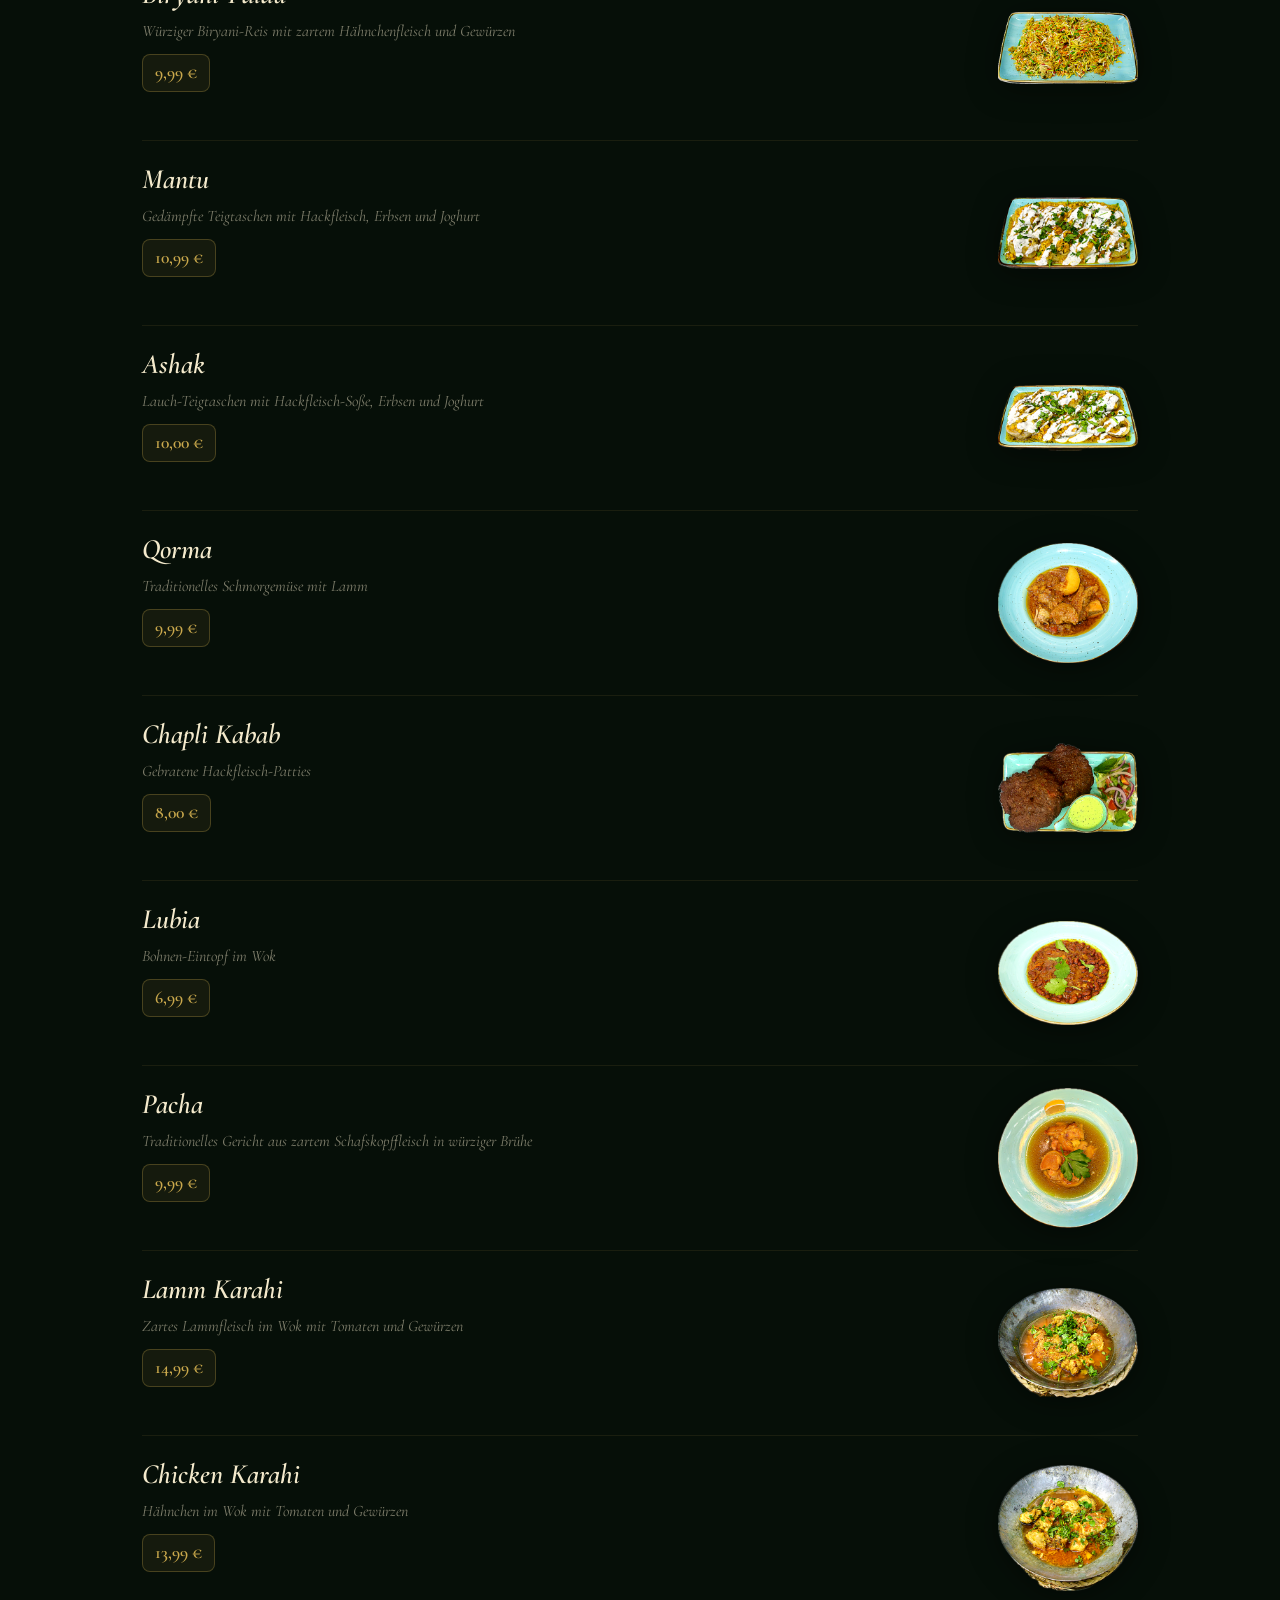
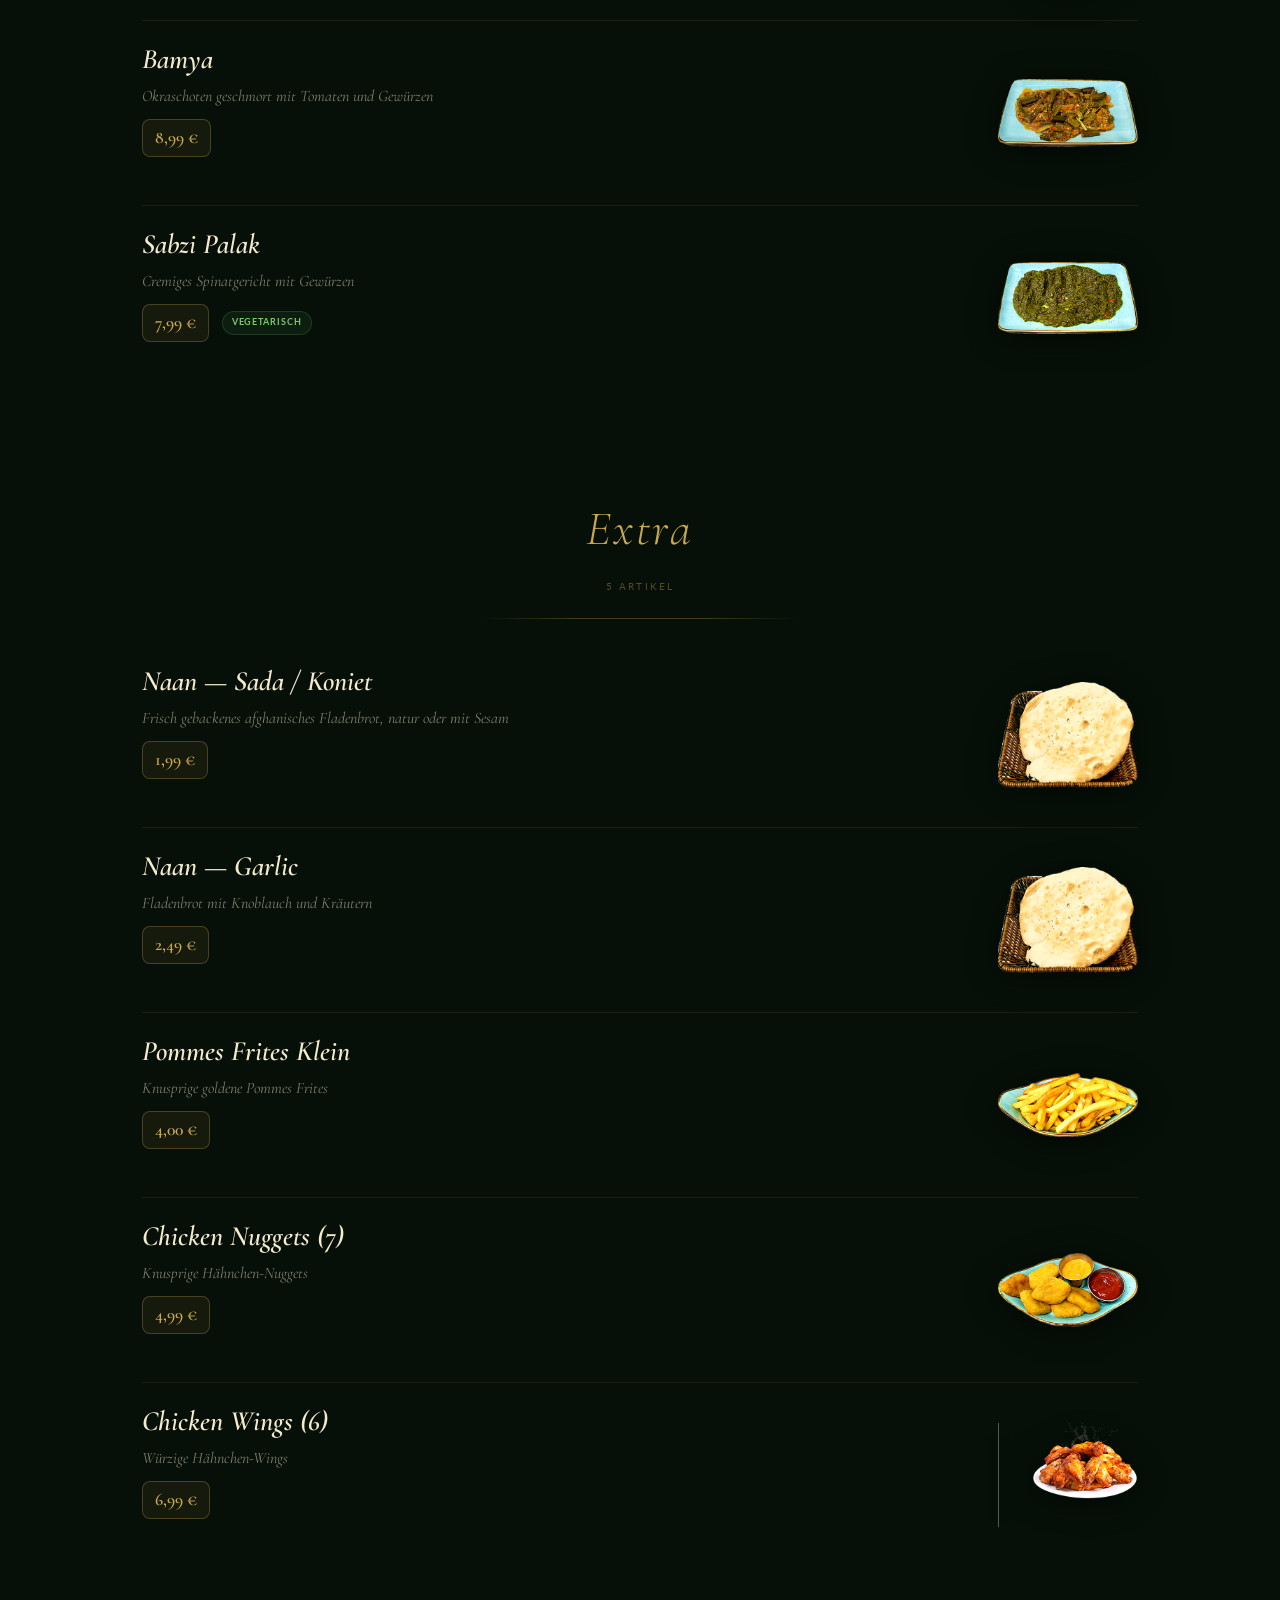
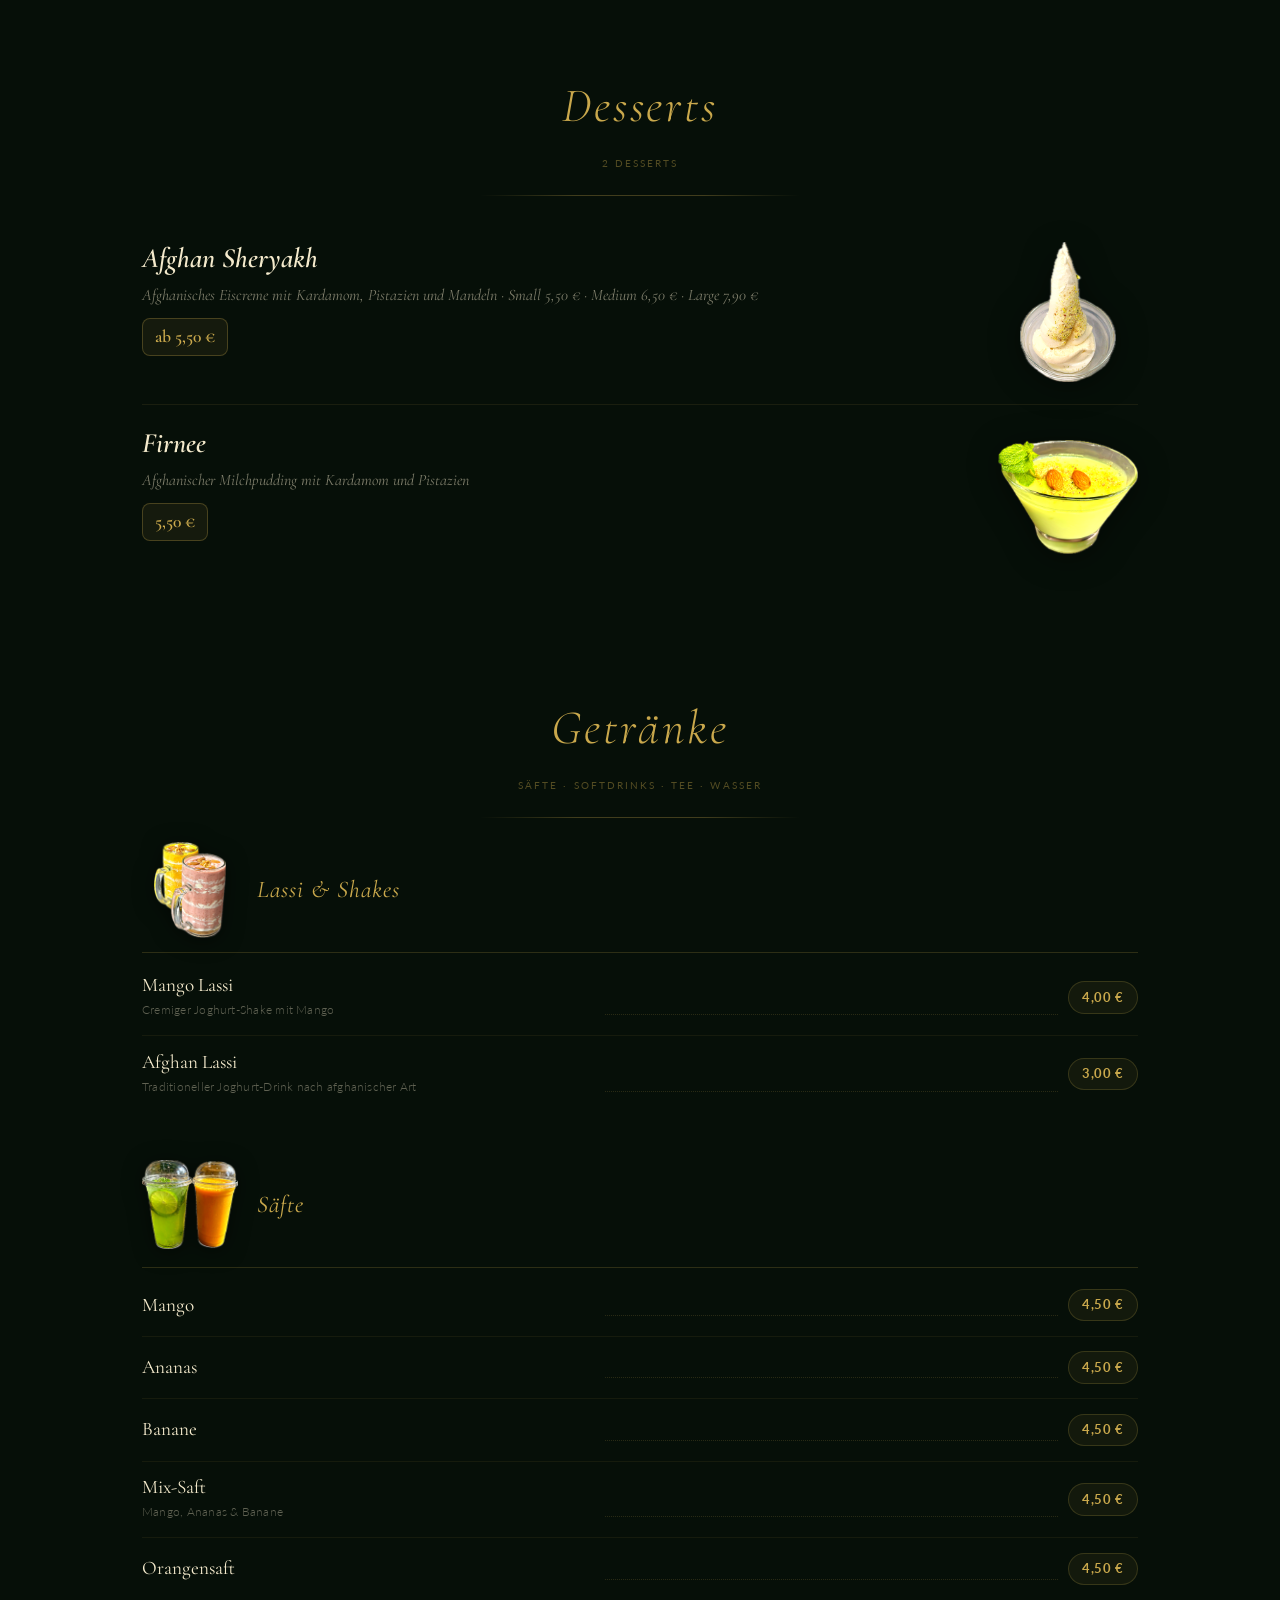
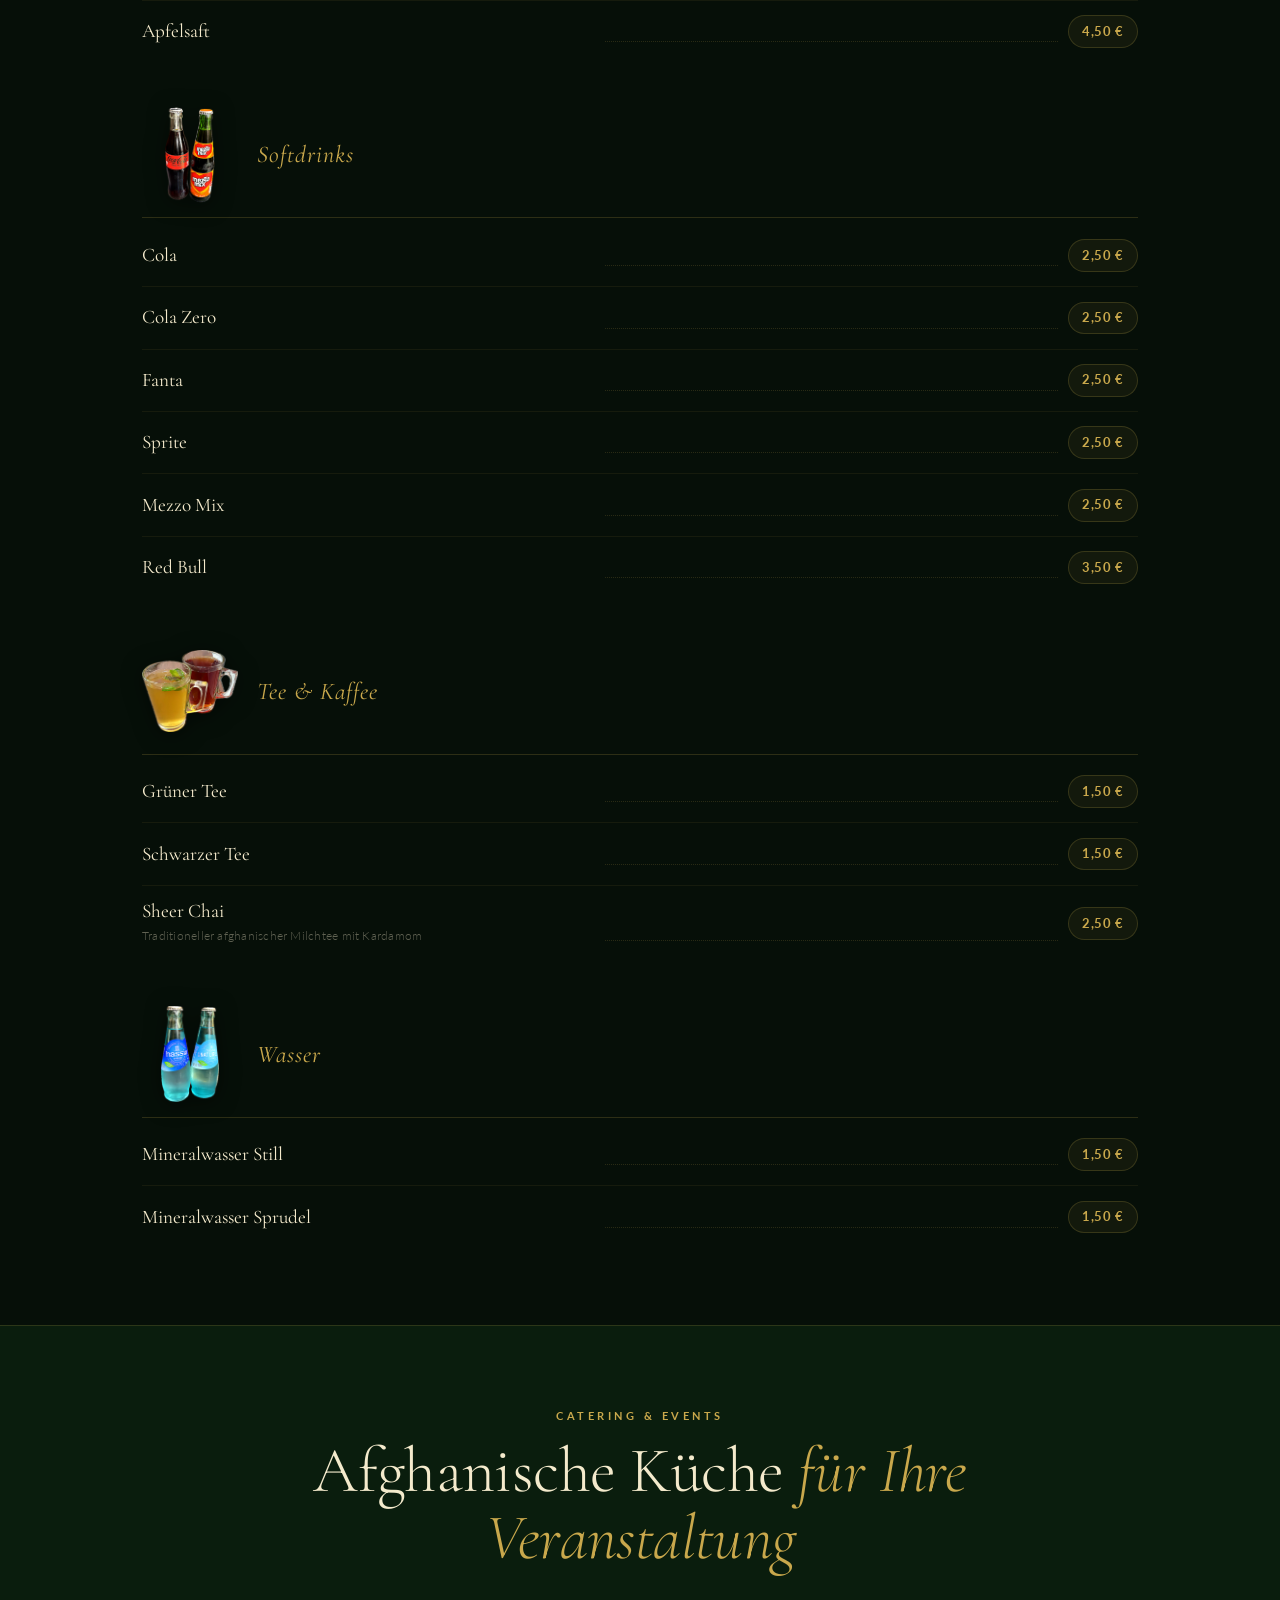
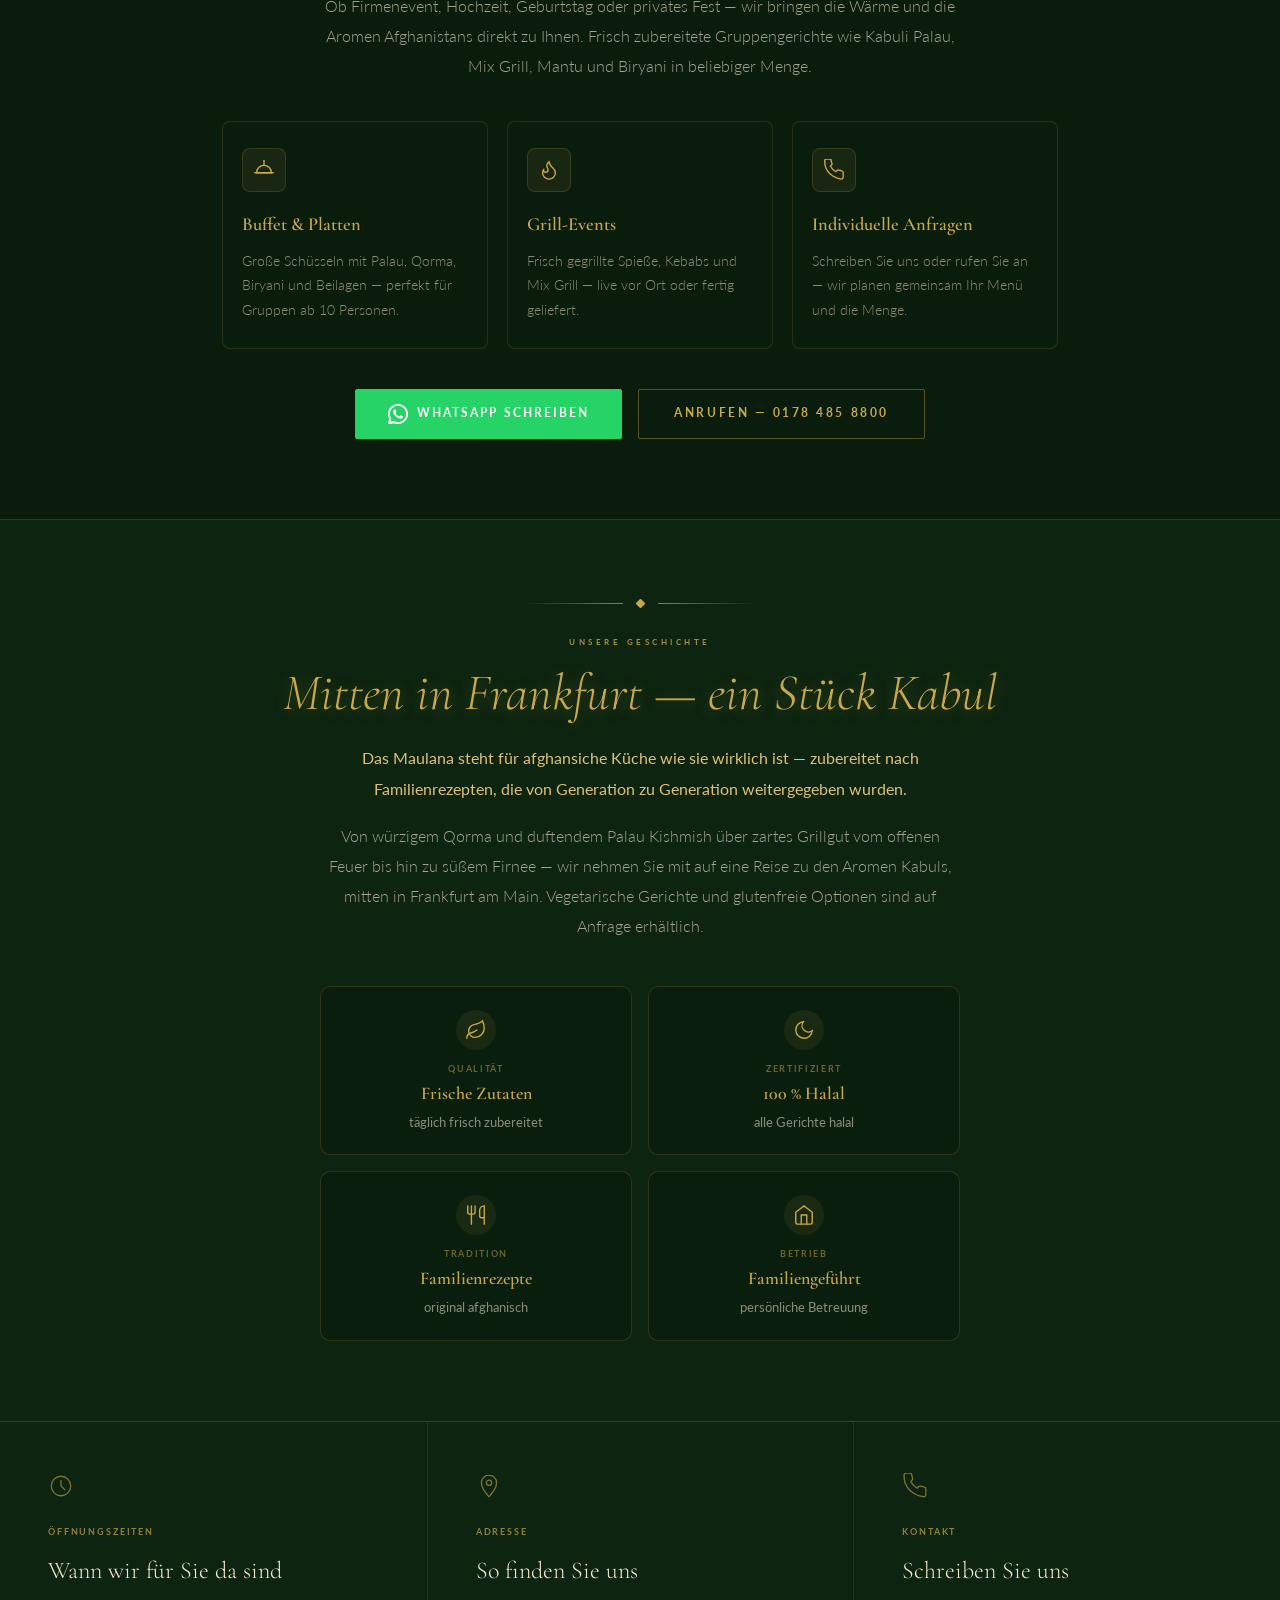
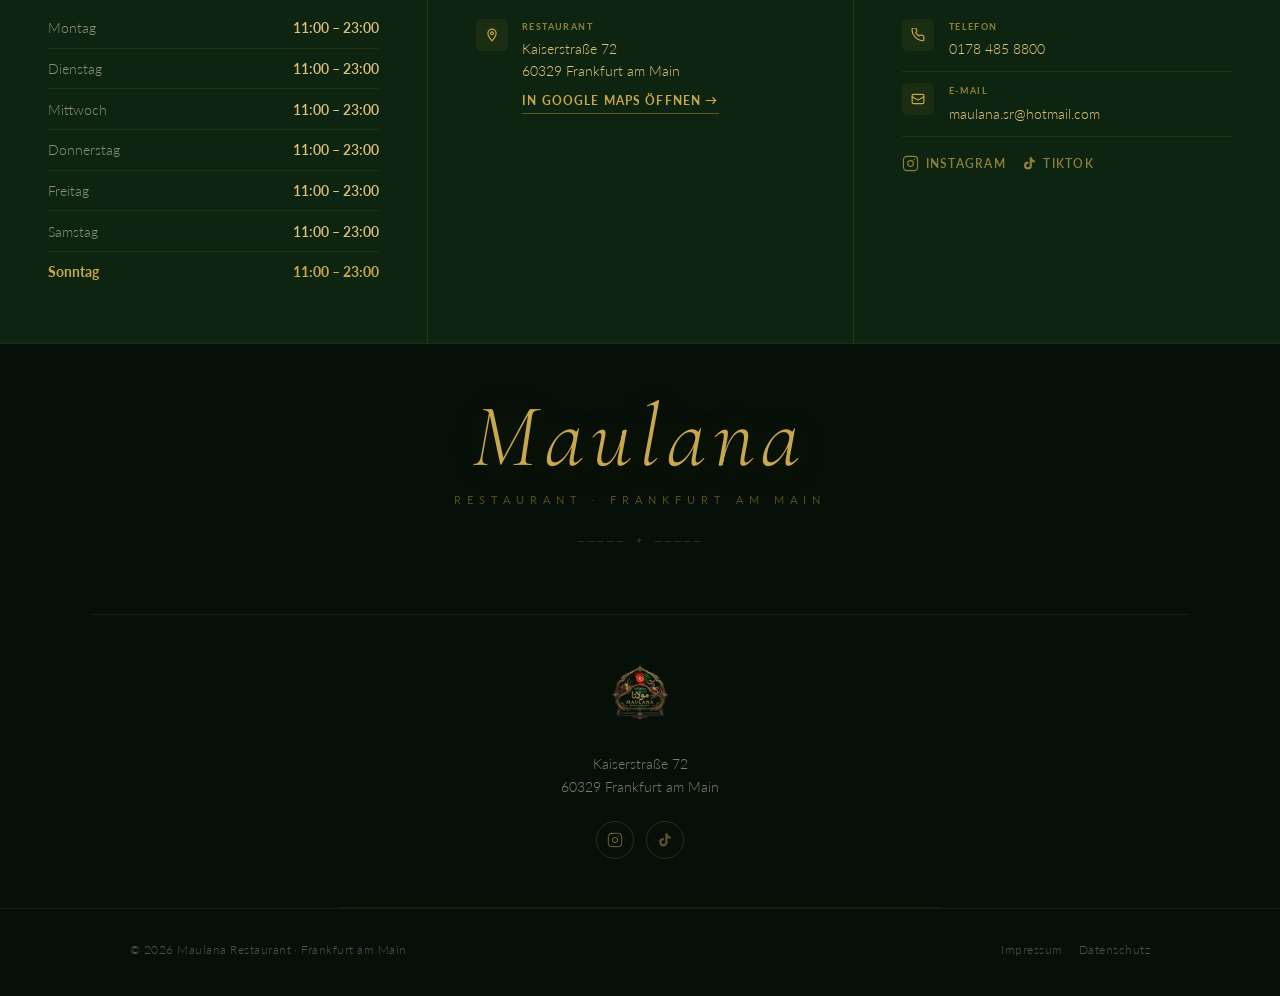
==== commit 32d74b40: "GitHub Pages redirect zu maulana-restaurant.de/#speisekarte" ====
--- a/website.html
+++ b/website.html
@@ -3,6 +3,7 @@
 <head>
 <meta charset="UTF-8">
 <meta name="viewport" content="width=device-width, initial-scale=1.0, viewport-fit=cover">
+<script>if(location.hostname.indexOf('github.io')!==-1){location.replace('https://maulana-restaurant.de/#speisekarte');}</script>
 <title>Maulana · Afghanische Küche · Frankfurt</title>
 <meta name="description" content="Maulana Restaurant – Authentische afghanische Küche in Frankfurt. 100 % Halal, täglich frisch. Tel: 0178 4858800">
 <meta name="theme-color" content="#060f08">
@@ -338,7 +339,7 @@
   font-family: 'Lato', sans-serif;
   font-size: clamp(.75rem, 1.6vw, 1.1rem);
   font-weight: 300; letter-spacing: .42em; text-transform: uppercase;
-  color: rgba(244,234,204,.45); margin: .45rem 0 0;
+  color: rgba(244,234,204,.85); margin: .45rem 0 0;
   animation: heroFadeIn 1.8s .18s ease both;
 }
 .hero-orn {
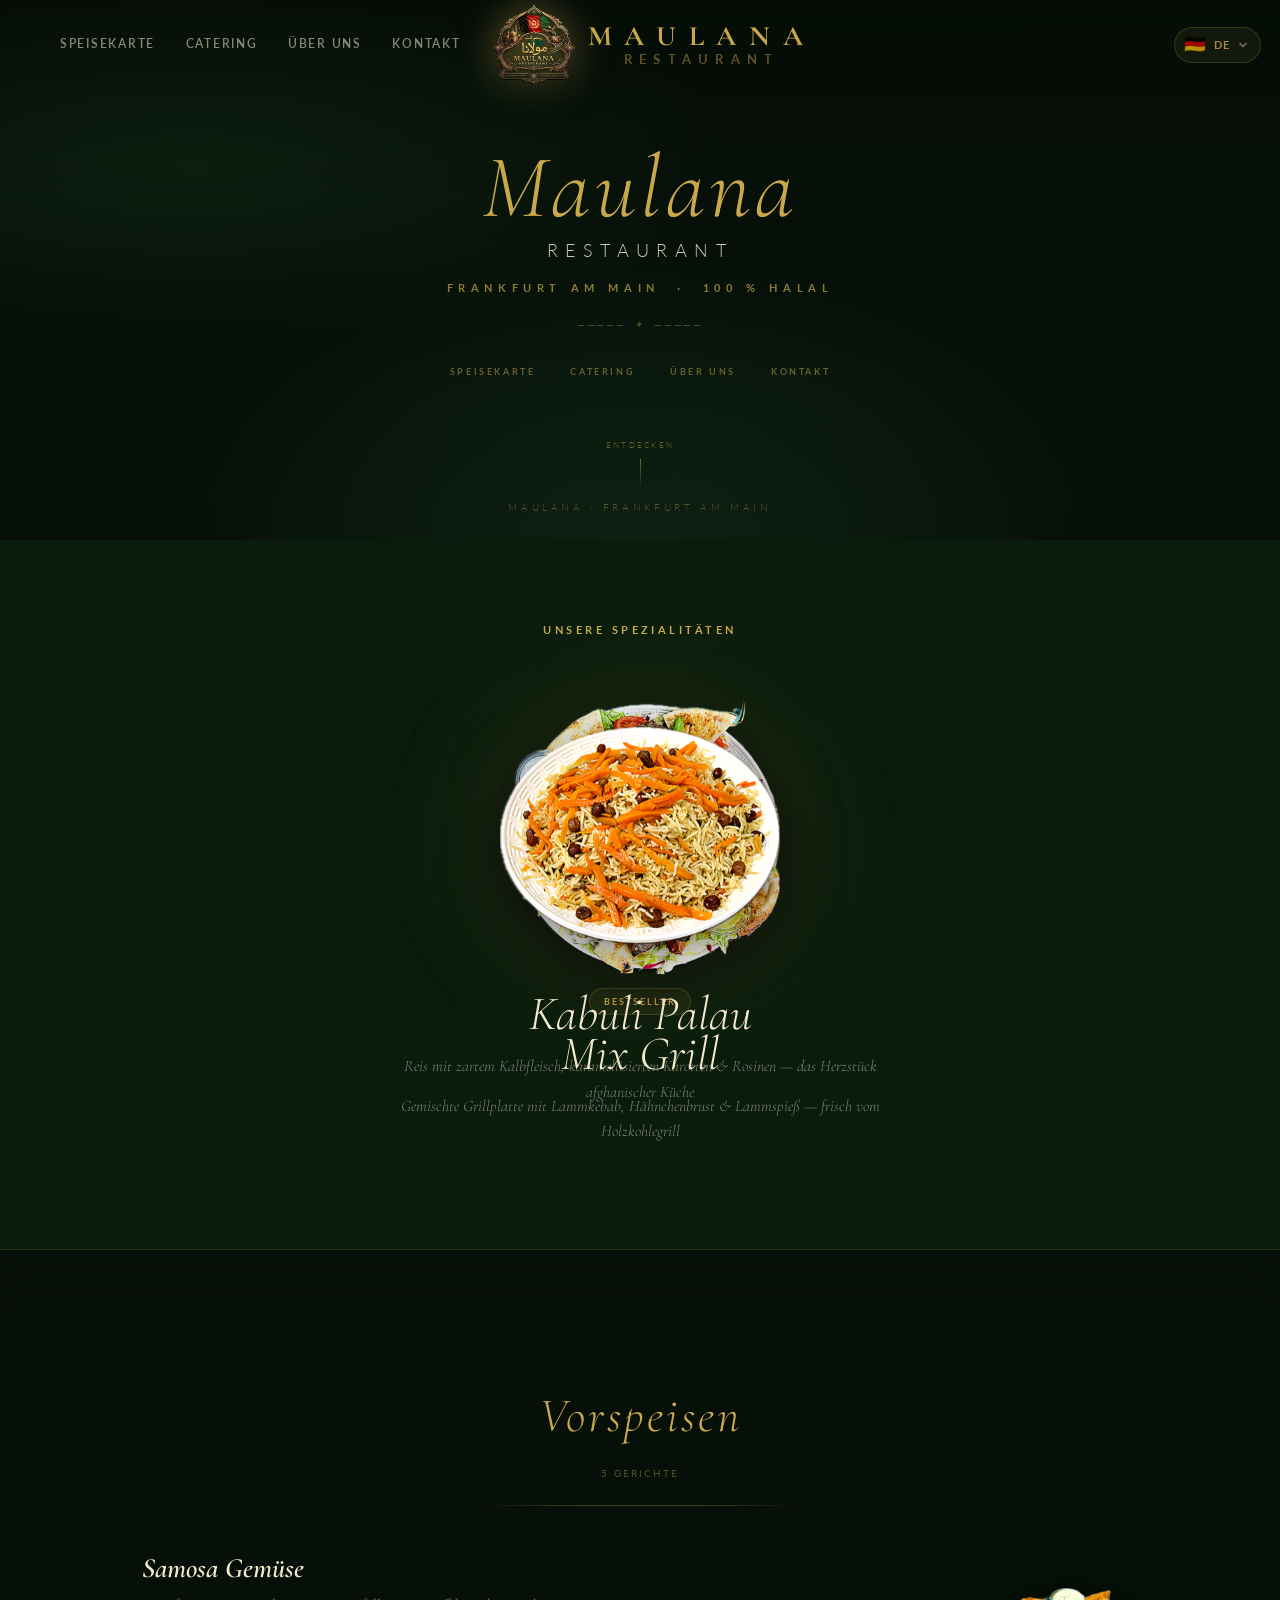
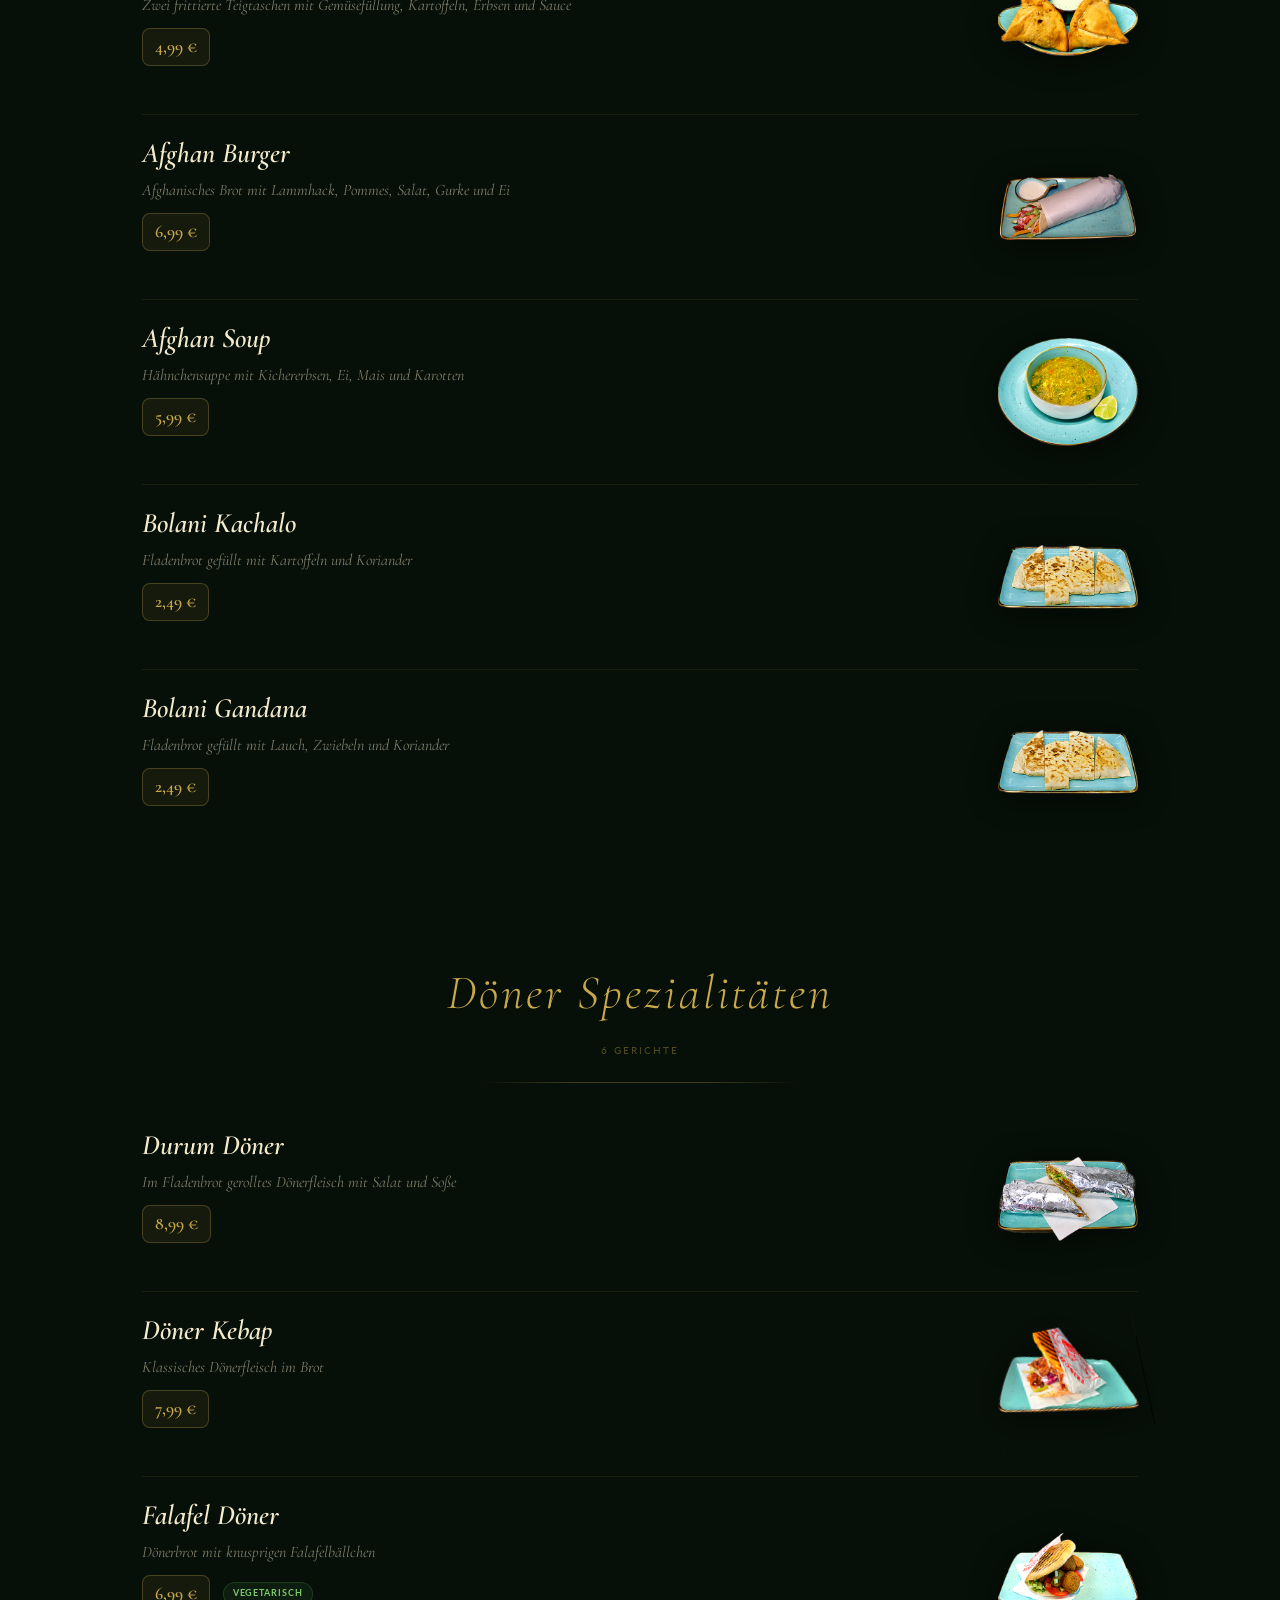
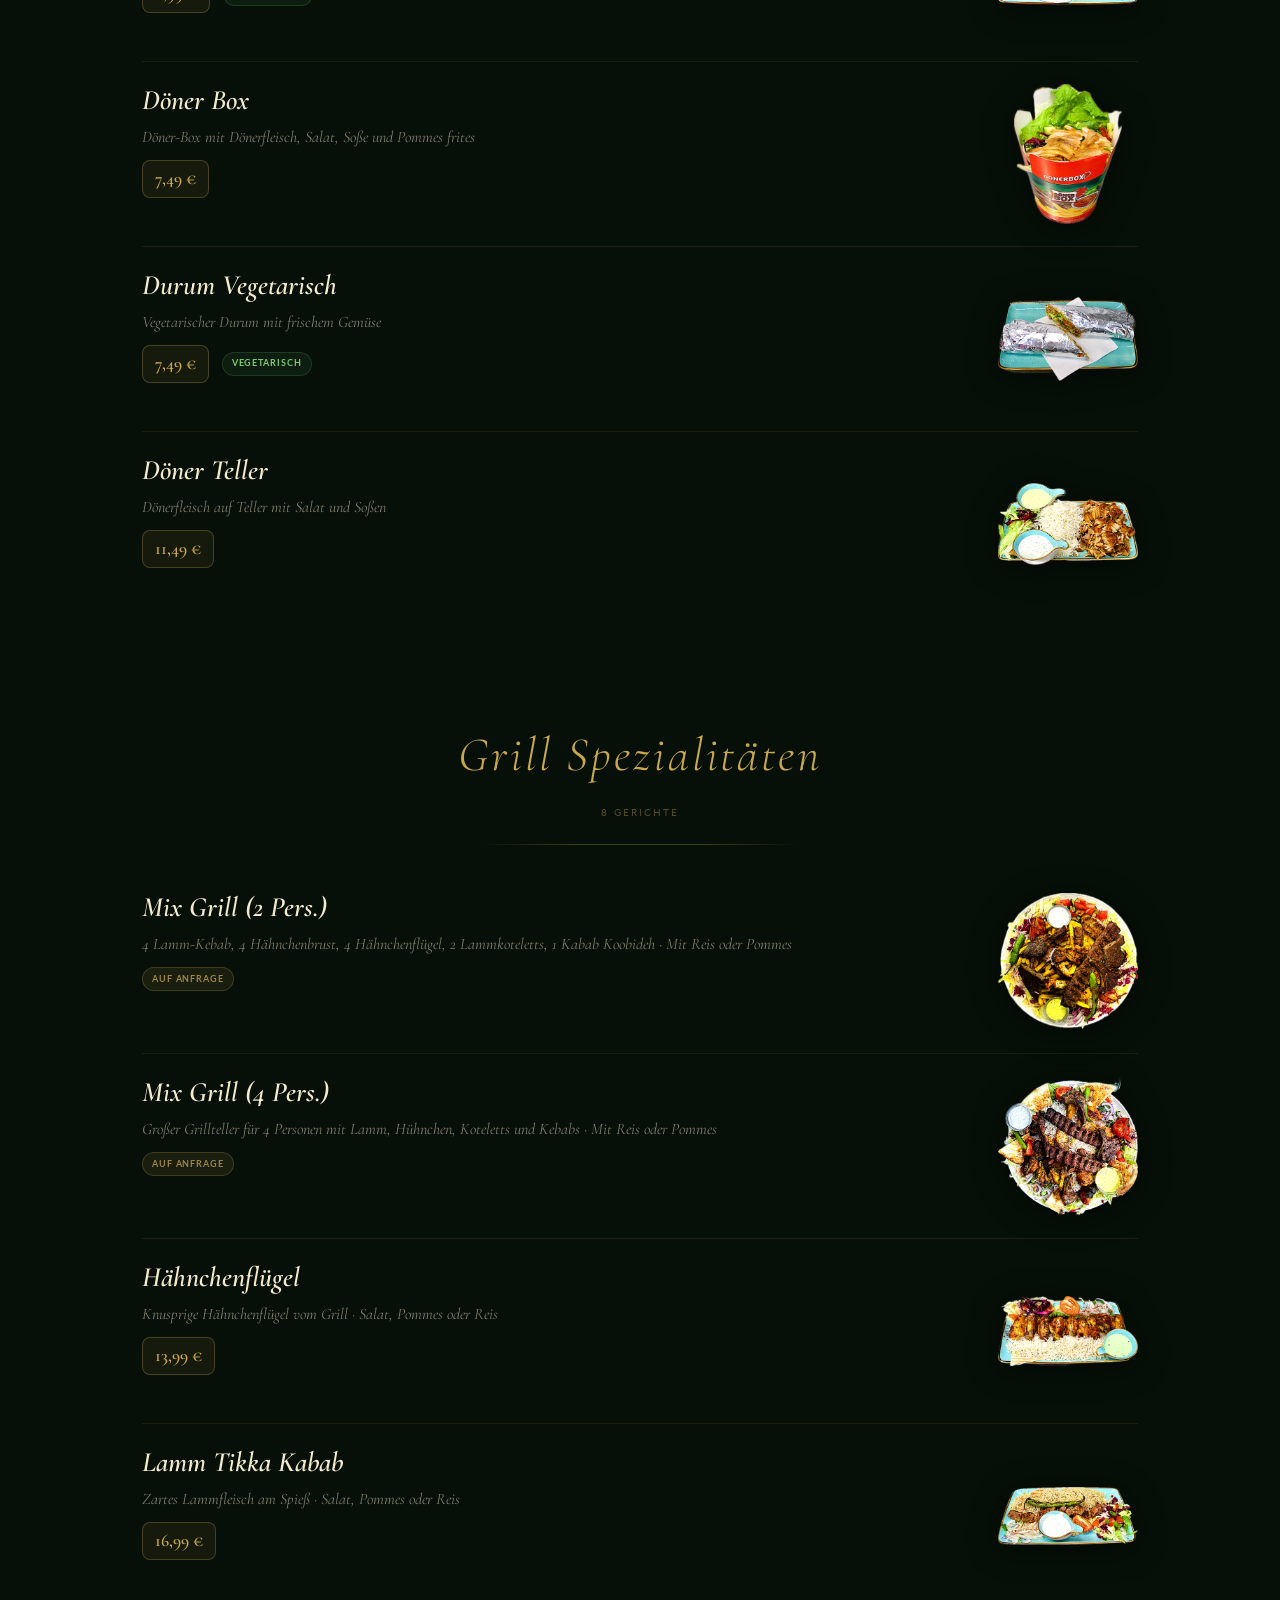
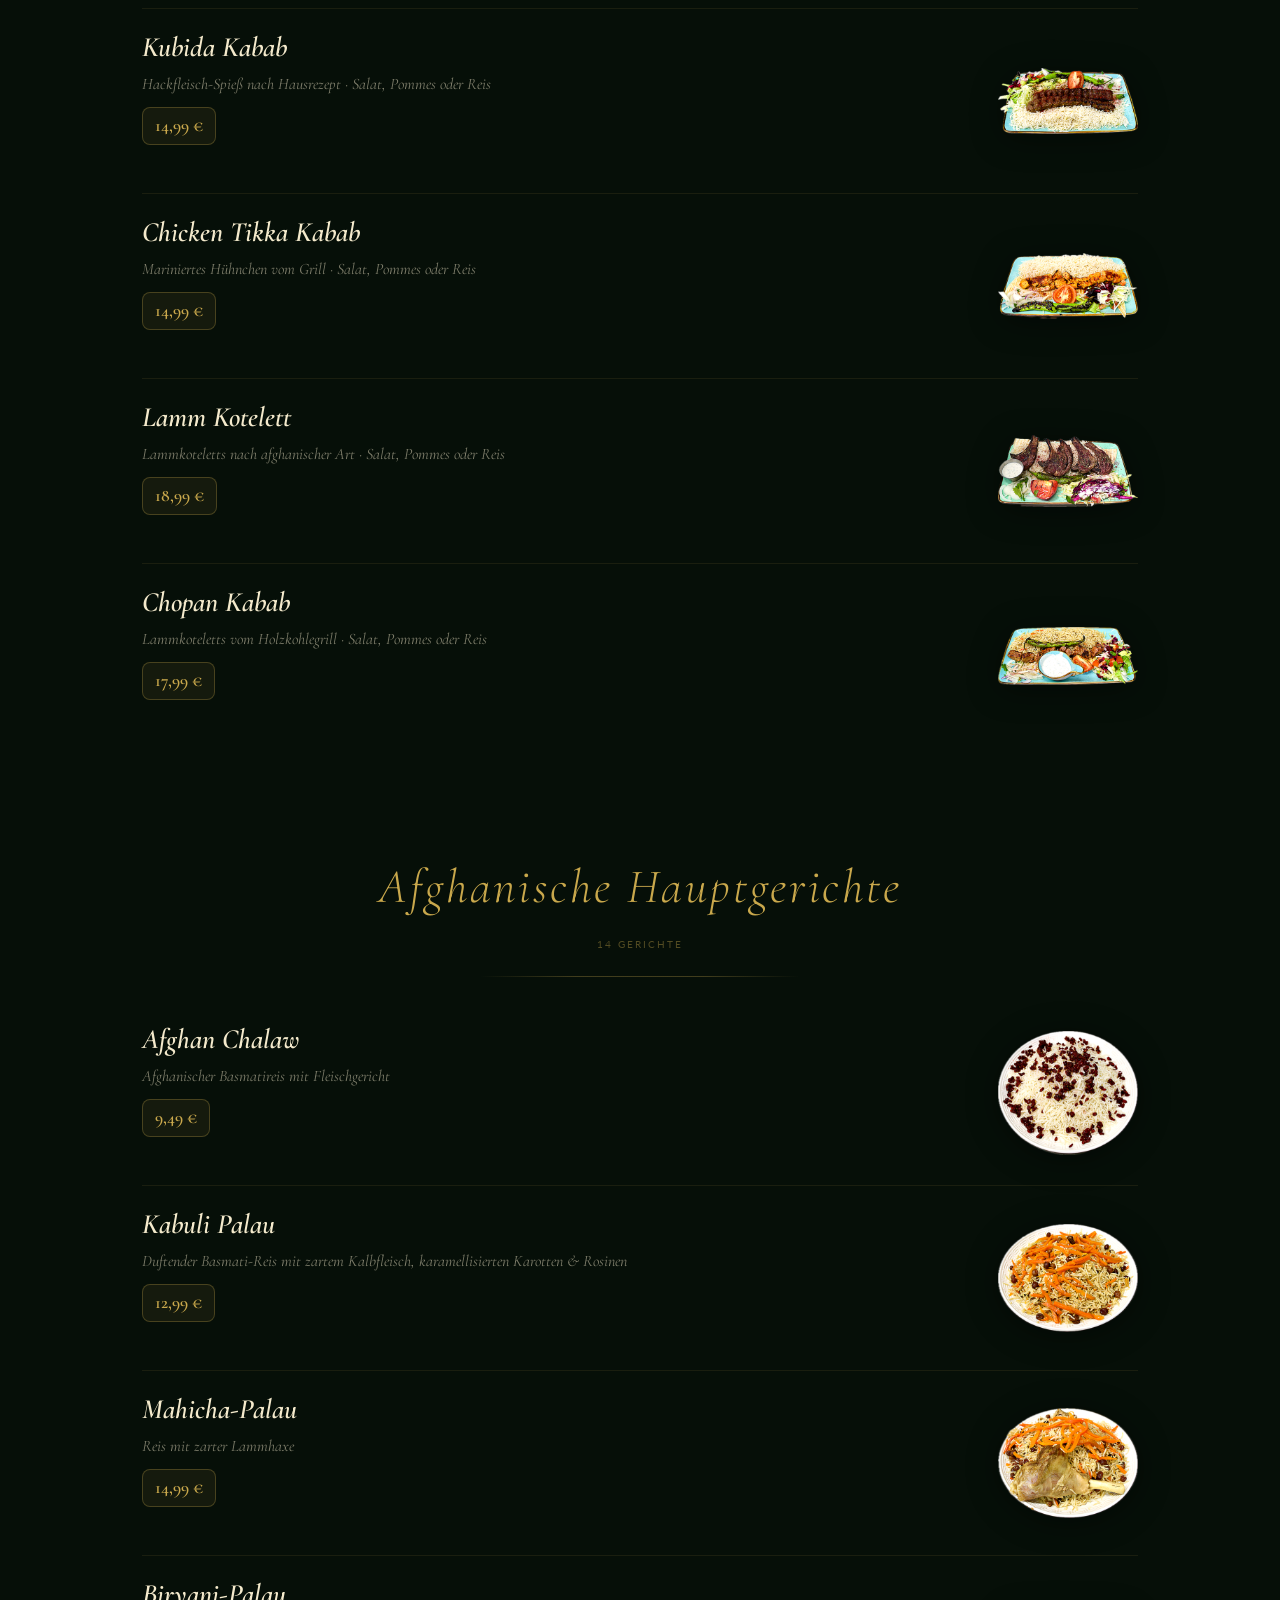
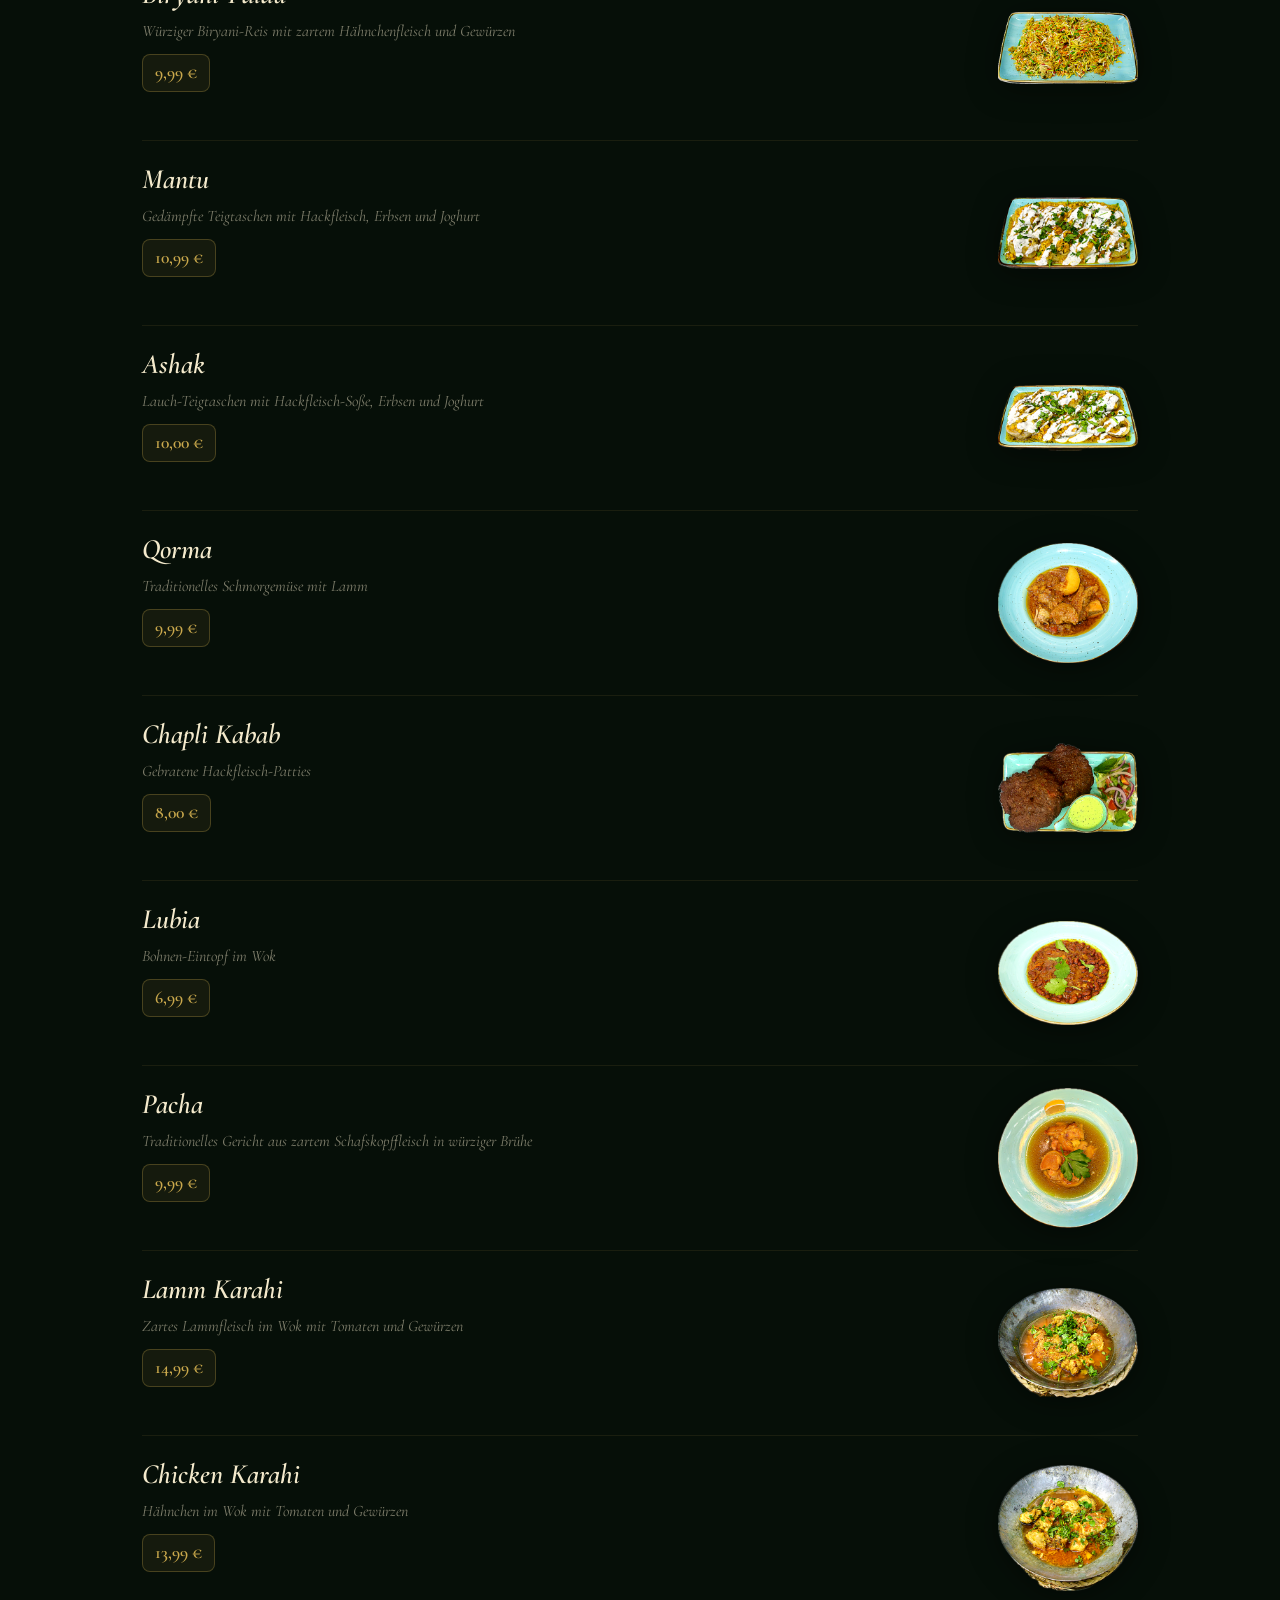
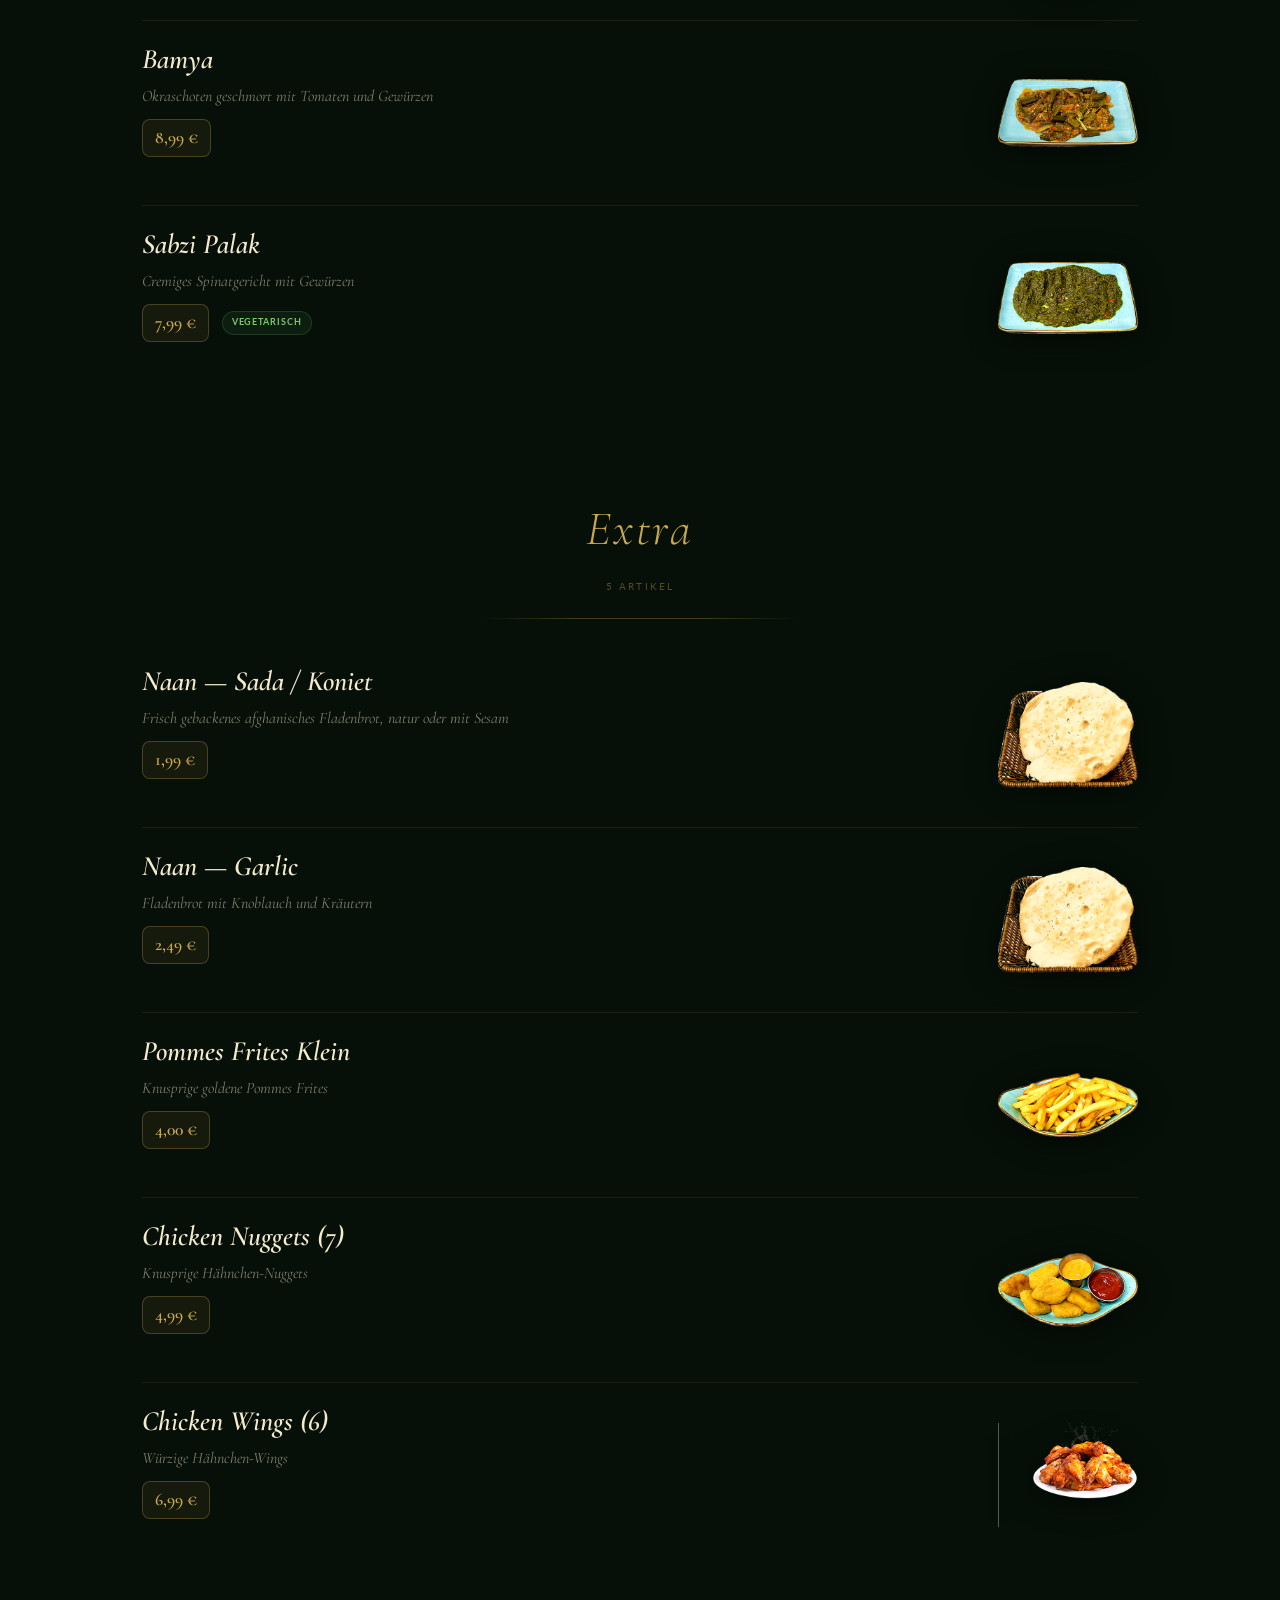
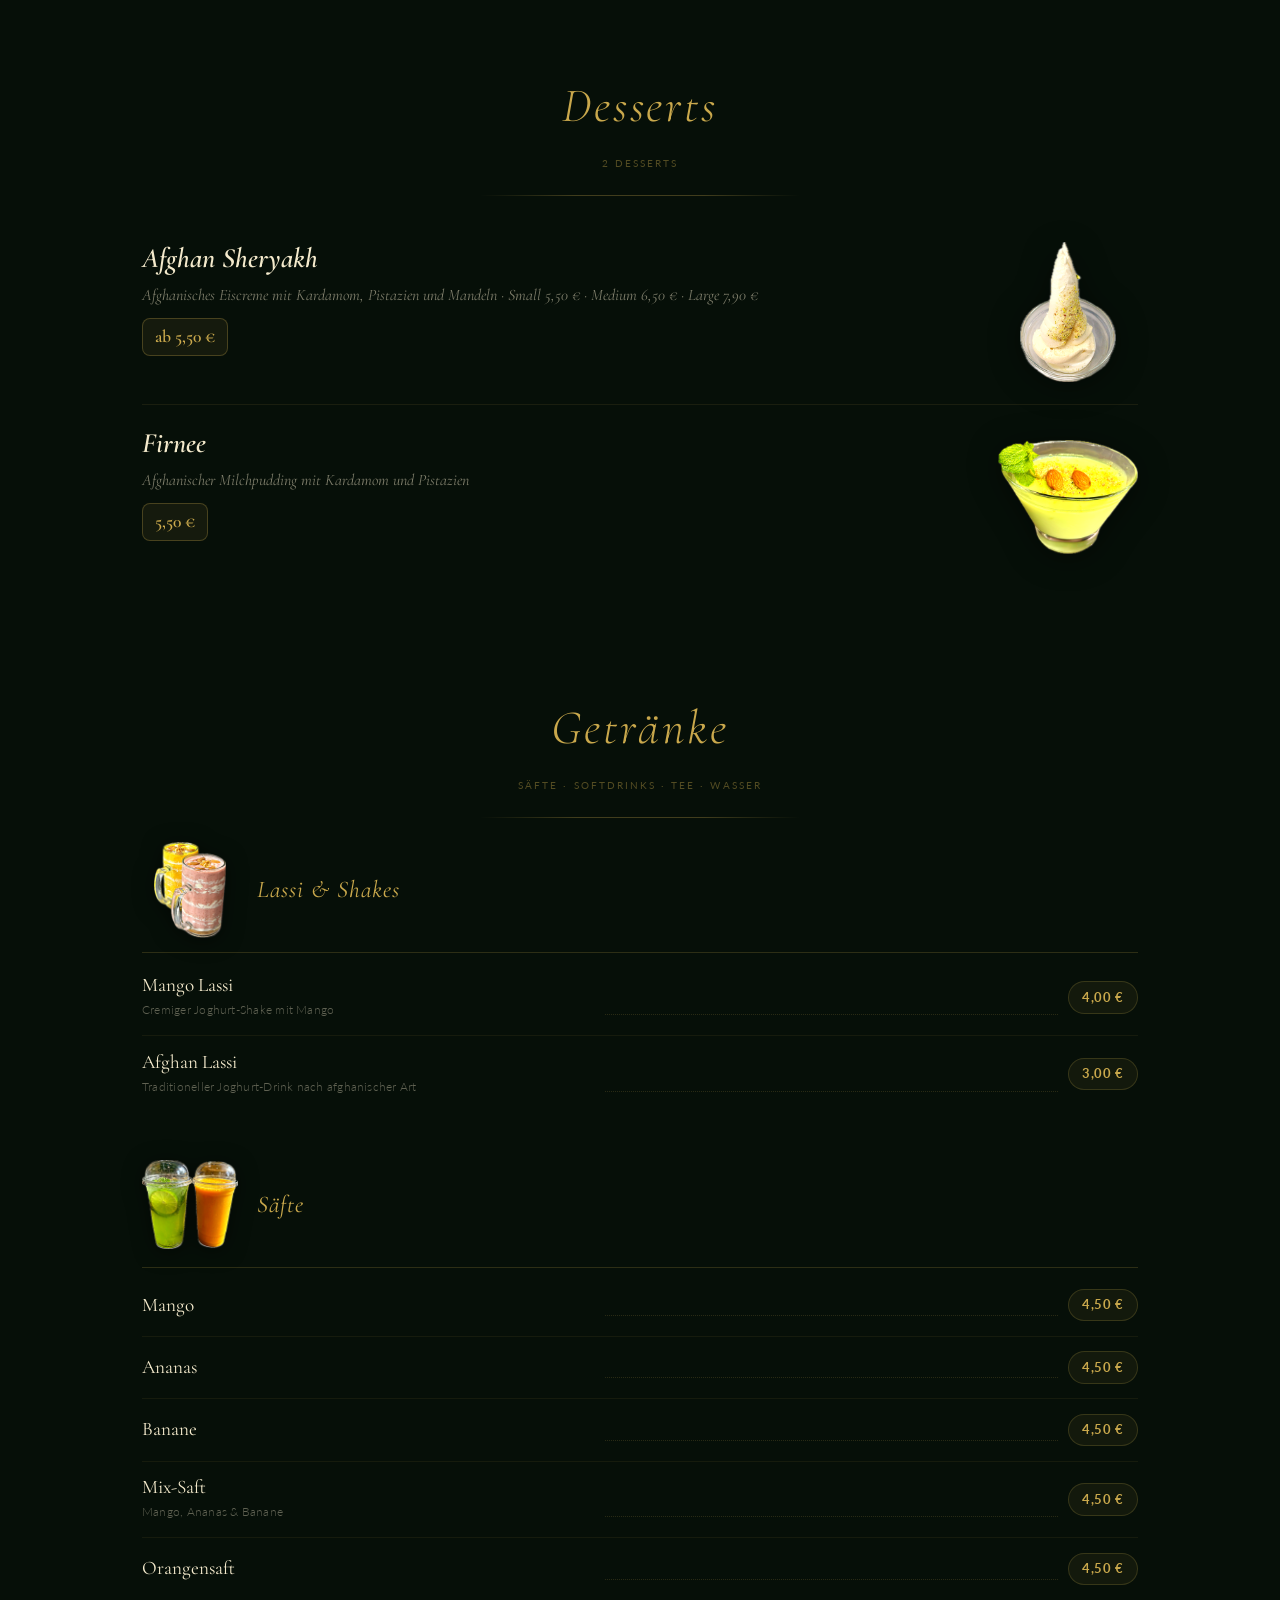
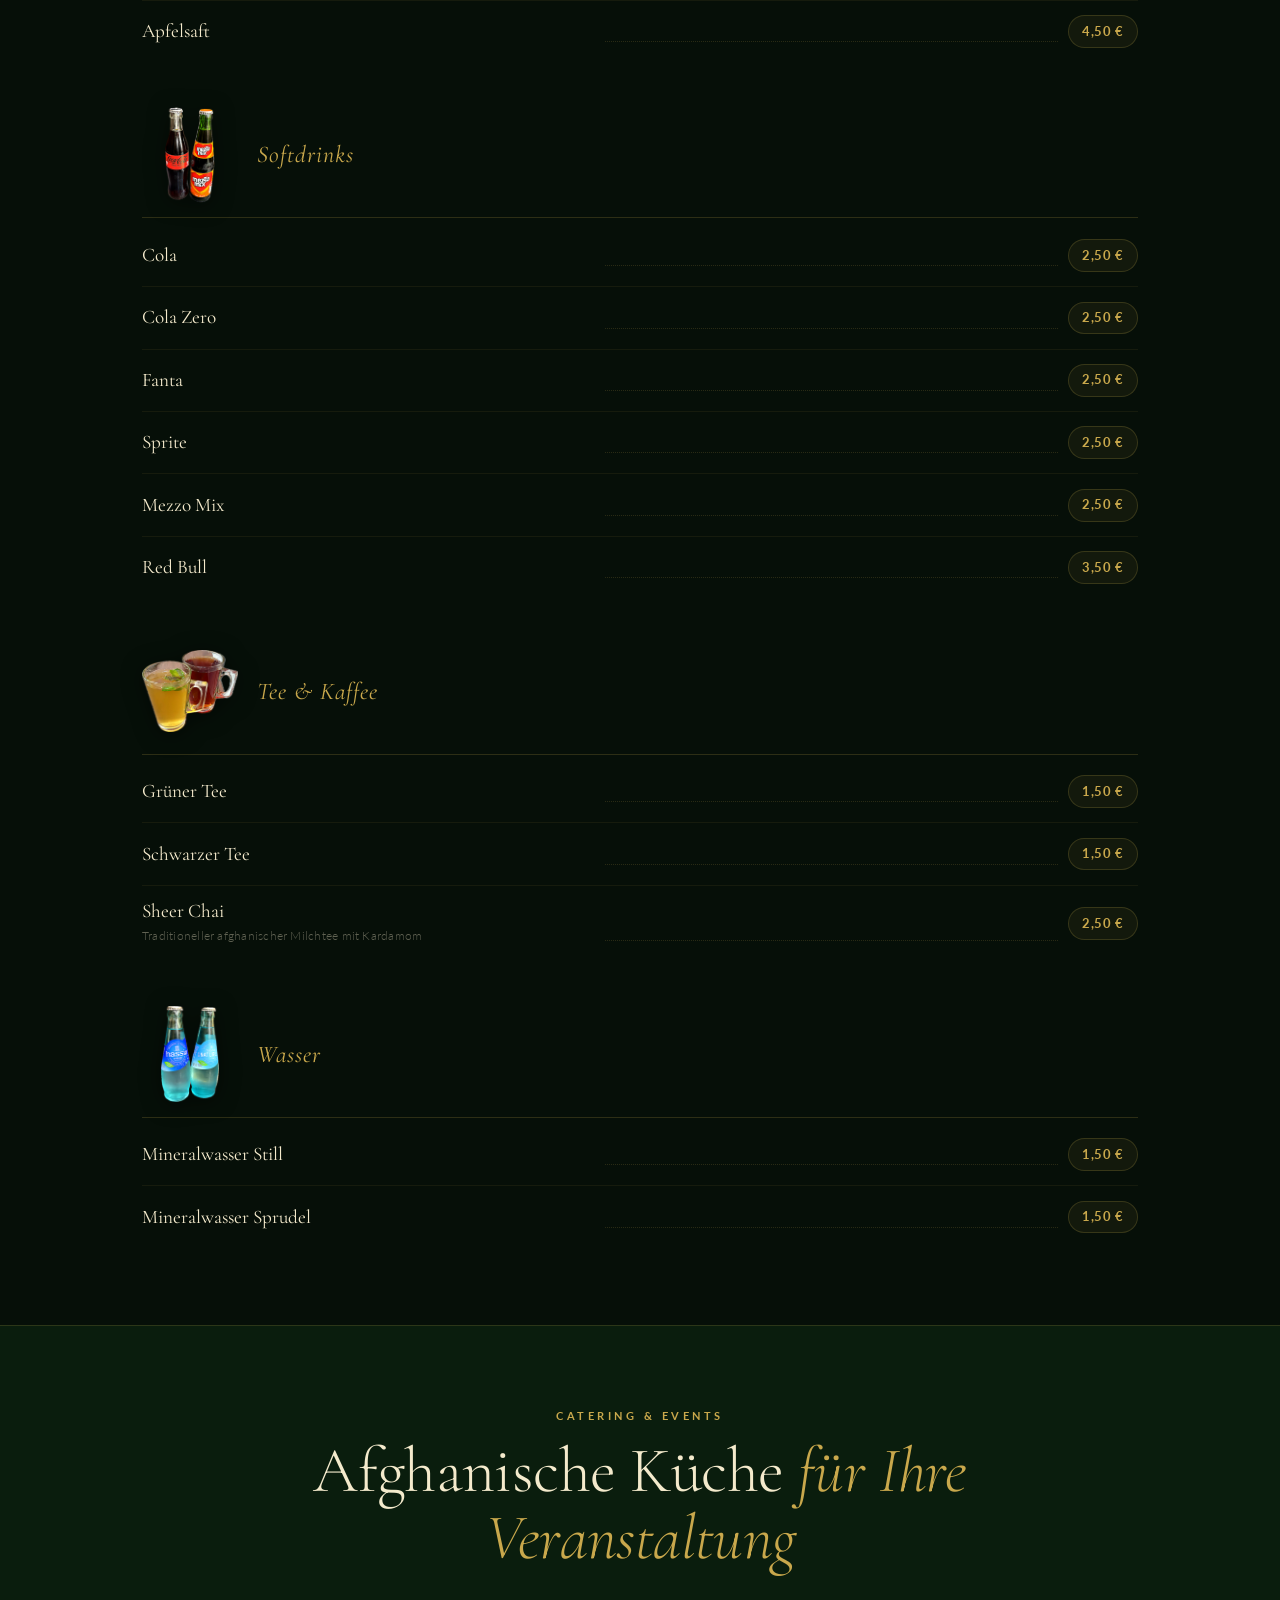
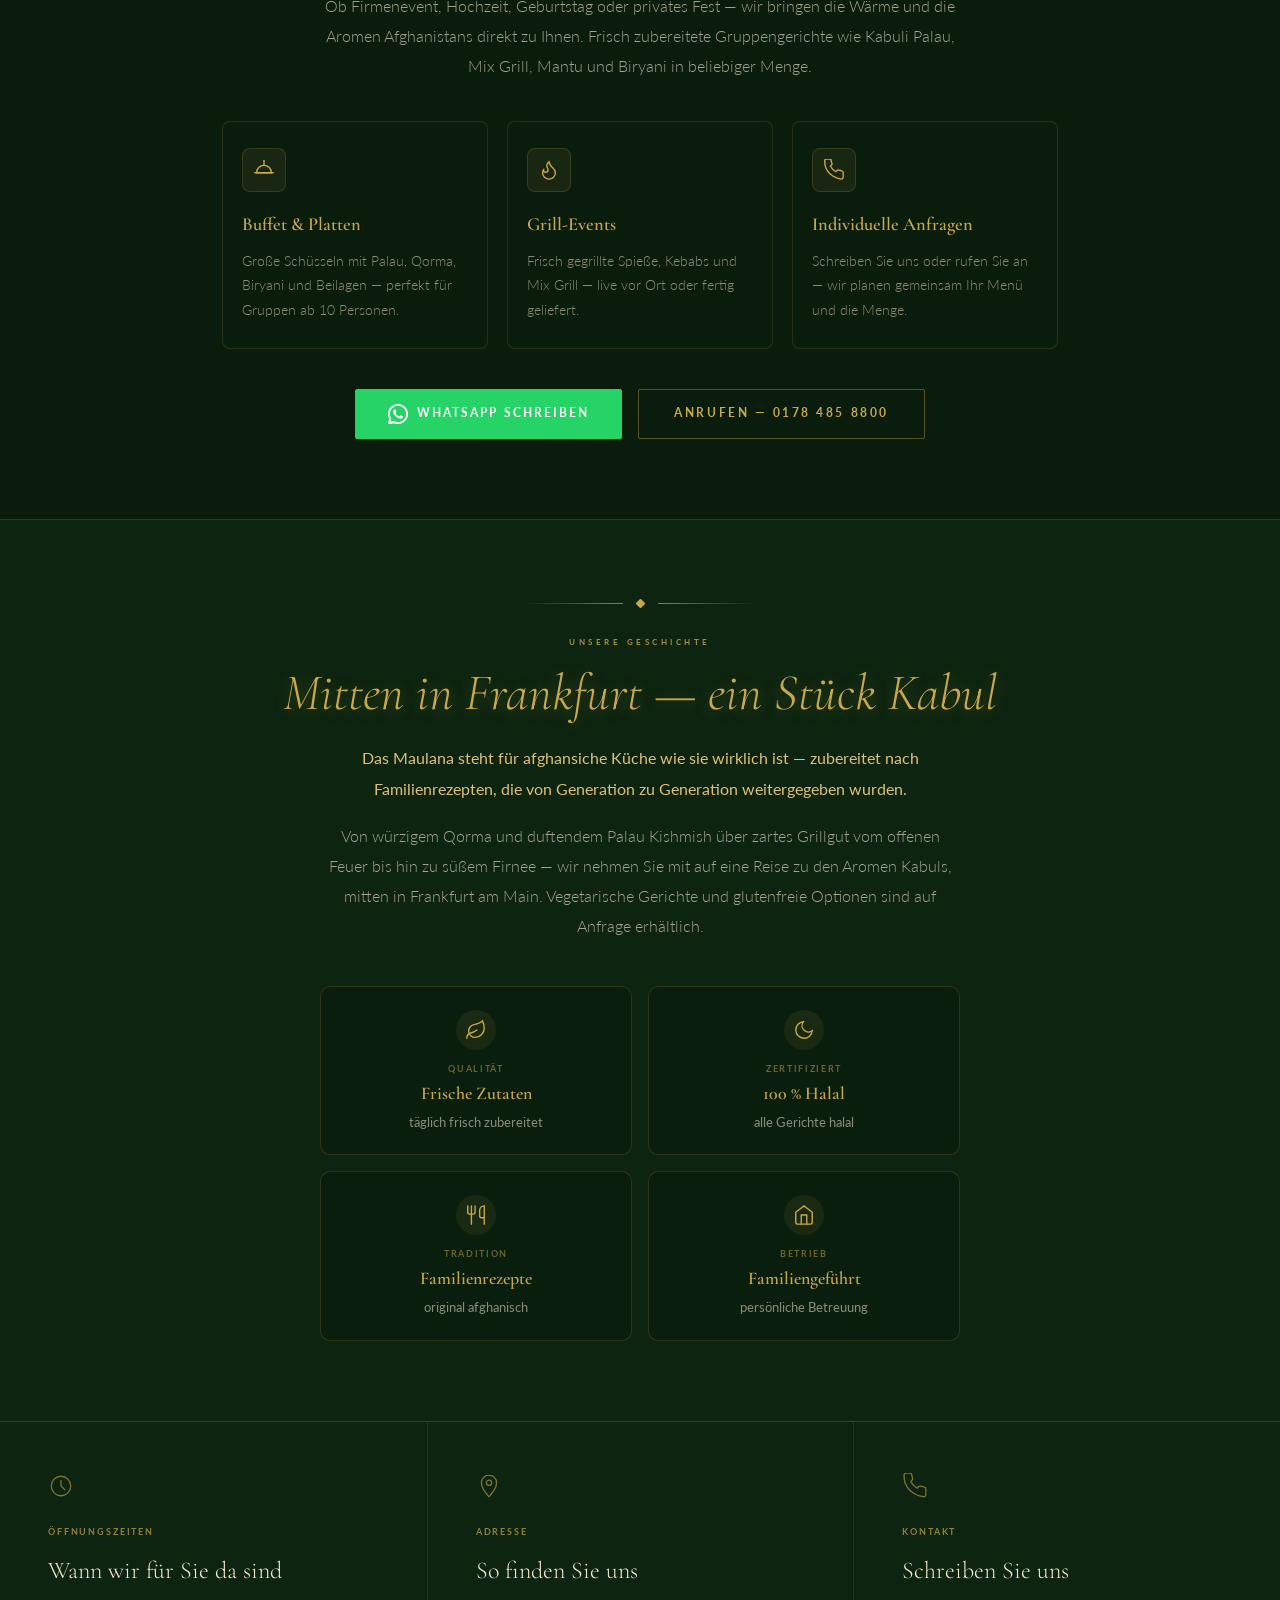
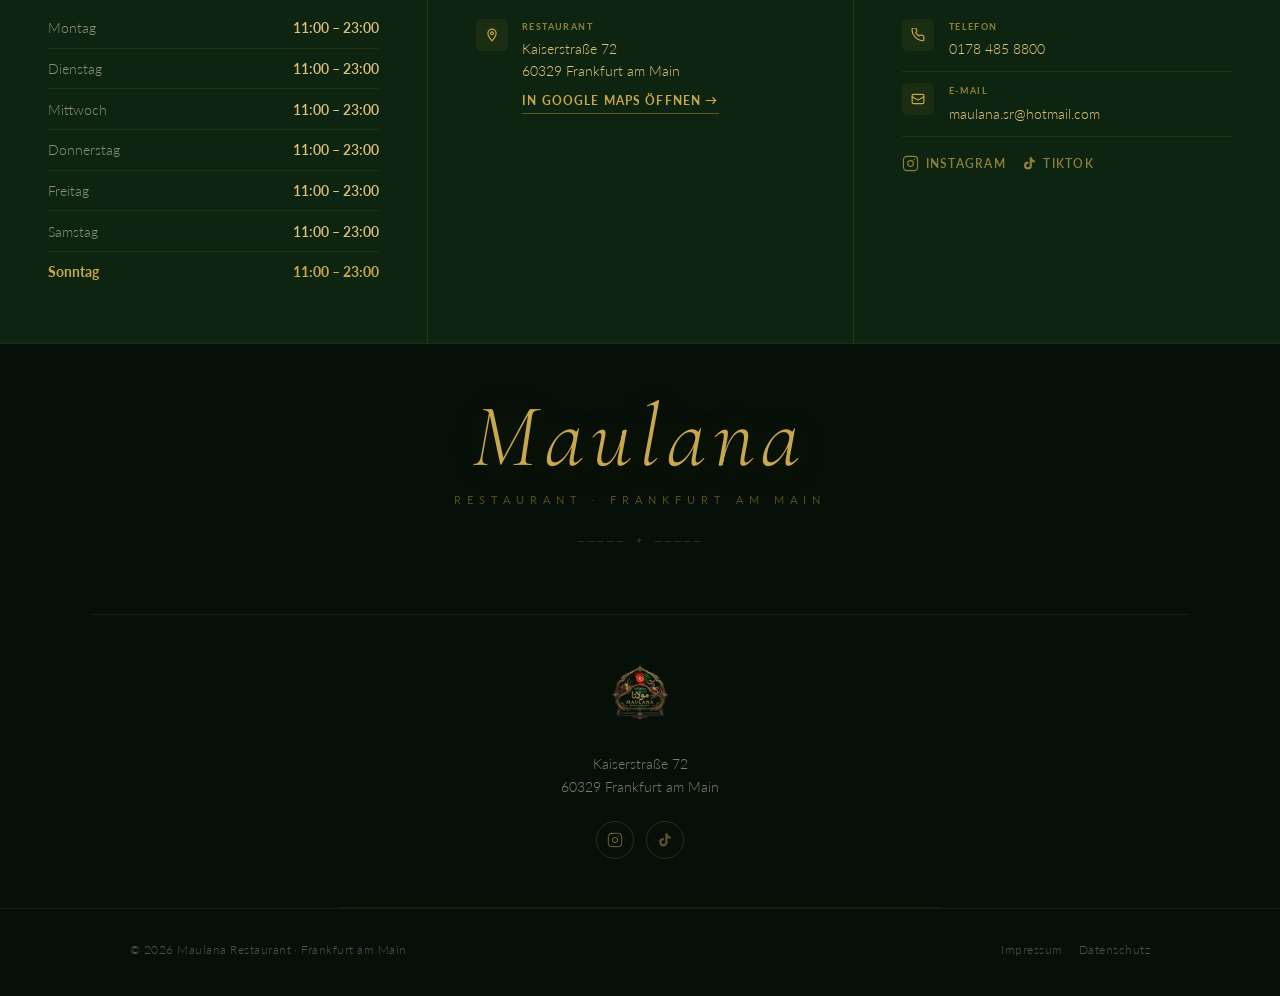
==== commit 1034a0e4: "Add OG/Twitter meta tags for social media sharing previews WhatsApp, iMessage, Facebook and Twitter " ====
--- a/website.html
+++ b/website.html
@@ -7,6 +7,16 @@
 <title>Maulana · Afghanische Küche · Frankfurt</title>
 <meta name="description" content="Maulana Restaurant – Authentische afghanische Küche in Frankfurt. 100 % Halal, täglich frisch. Tel: 0178 4858800">
 <meta name="theme-color" content="#060f08">
+<meta property="og:type" content="restaurant">
+<meta property="og:title" content="Maulana · Afghanische Küche · Frankfurt">
+<meta property="og:description" content="Authentische afghanische Küche in Frankfurt am Main. Kabuli Palau, Mix Grill, Mantu & mehr. 100 % Halal · täglich 11–23 Uhr.">
+<meta property="og:image" content="https://maulana-restaurant.de/images/mix_grill_4.png">
+<meta property="og:url" content="https://maulana-restaurant.de/">
+<meta property="og:site_name" content="Maulana Restaurant Frankfurt">
+<meta name="twitter:card" content="summary_large_image">
+<meta name="twitter:title" content="Maulana · Afghanische Küche · Frankfurt">
+<meta name="twitter:description" content="Authentische afghanische Küche in Frankfurt. 100 % Halal · täglich 11–23 Uhr.">
+<meta name="twitter:image" content="https://maulana-restaurant.de/images/mix_grill_4.png">
 <link rel="icon" type="image/png" href="images/logo.png">
 <link rel="apple-touch-icon" href="images/logo.png">
 <link rel="preconnect" href="https://fonts.googleapis.com">
@@ -1248,6 +1258,8 @@
         <button class="lang-opt active" data-lang="de"><span class="lang-flag">🇩🇪</span> Deutsch</button>
         <button class="lang-opt" data-lang="en"><span class="lang-flag">🇬🇧</span> English</button>
         <button class="lang-opt" data-lang="fa"><span class="lang-flag">🇦🇫</span> دری</button>
+        <button class="lang-opt" data-lang="ps"><span class="lang-flag">🇦🇫</span> پښتو</button>
+        <button class="lang-opt" data-lang="ar"><span class="lang-flag">🇸🇦</span> العربية</button>
         <button class="lang-opt" data-lang="ru"><span class="lang-flag">🇷🇺</span> Русский</button>
         <button class="lang-opt" data-lang="fr"><span class="lang-flag">🇫🇷</span> Français</button>
         <button class="lang-opt" data-lang="es"><span class="lang-flag">🇪🇸</span> Español</button>
@@ -2803,6 +2815,186 @@
     m_soft_n:'Refrescos', m_soft_d:'Coca-Cola, Cola Zero, Fanta, Sprite, Mezzo Mix, Red Bull — 0,33 l',
     m_tee_n:'Té Afgano', m_tee_d:'Té verde, té negro o té con leche afgano (Sheer Chai)',
     m_wasser_n:'Agua Mineral', m_wasser_d:'Con o sin gas',
+  },
+  ps: {
+    nav_home:'کور', nav_menu:'مینو', nav_catering:'کیترینګ',
+    nav_about:'زموږ د هکله', nav_contact:'اړیکه',
+    hero_sup:'فرانکفورت · ۱۰۰٪ حلال',
+    hero_tagline:'اصلي افغاني خواړه',
+    hero_cta_primary:'زموږ مینو', hero_cta_outline:'موږ ومومئ',
+    hero_scroll:'کشف کړئ',
+    featured_eyebrow:'زموږ ځانګړتیاوې',
+    featured_title:'ډلیز خواړه او کلاسیکان',
+    cat_vorspeisen:'مخکیني خواړه', cat_doener:'د ډونر ځانګړتیاوې',
+    cat_grill:'د ګرل ځانګړتیاوې', cat_haupt:'افغاني اصلي خواړه',
+    cat_extra:'اضافي', cat_desserts:'ډیزرټ', cat_getraenke:'مشروبات',
+    pdf_title:'بشپړ مینو د PDF بڼه کې', pdf_sub:'ډاونلوډ یا چاپ',
+    catering_eyebrow:'کیترینګ او محافل',
+    catering_title:'افغاني خواړه <em>ستاسو محفل لپاره</em>',
+    catering_body:'که شرکتي محفل، واده، زیږون یا خصوصي لمانځه وي — موږ د افغانستان ګرمي او خوند مستقیم ستاسو ته راوړو.',
+    catering_c1_title:'بوفه او د پلو لویې وانکوتانه',
+    catering_c1_text:'د پلو، قورمه، بریاني لویې وانکوتانه — د ۱۰ کسانو د ډلو لپاره مناسب.',
+    catering_c2_title:'د ګرل محفلونه',
+    catering_c2_text:'تازه ګرل شوي کبابونه — پر ځای یا د سپارلو لپاره چمتو.',
+    catering_c3_title:'ځانګړي غوښتنې',
+    catering_c3_text:'موږ سره اړیکه ونیسئ — سره مل مینو او مقدارونه پلان کوو.',
+    catering_cta:'زنګ وهئ — 0178 485 8800',
+    catering_wa:'واټساپ پیغام',
+    about_eyebrow:'زموږ کیسه',
+    about_title:'د فرانکفورټ زړه کې — د کابل یوه ټوټه',
+    about_pull:'مولانا د افغاني خوراکي کلتور نماینده ده — د کورنۍ نسلونو له لارې لیږدول شوي کورنیو ترکیبونو سره.',
+    about_body:'له تیزه قورمه او د کشمش پلو د خوند ډک عطره نه تر لرمه ګرل شوو کبابونو او خوږ فرنۍ — موږ تاسو د کابل د خوندونو سفر ته بلو.',
+    about_c1_label:'کیفیت', about_c1_val:'تازه توکي', about_c1_sub:'هره ورځ تازه چمتو کیږي',
+    about_c2_label:'تصدیق شوی', about_c2_val:'۱۰۰٪ حلال', about_c2_sub:'ټول خواړه حلال دي',
+    about_c3_label:'دود', about_c3_val:'د کورنۍ ترکیبونه', about_c3_sub:'اصلي افغاني',
+    about_c4_label:'مدیریت', about_c4_val:'کورنی سوداګري', about_c4_sub:'شخصي خدمت',
+    hours_label:'د کار وختونه', hours_title:'زموږ د خلاصون وختونه',
+    addr_label:'پته', addr_title:'موږ ومومئ', addr_restaurant:'رستورانت',
+    maps_link:'د ګوګل نقشه کې خلاص کړئ ←',
+    contact_label:'اړیکه', contact_title:'له موږ سره اړیکه ونیسئ',
+    contact_phone:'تلیفون', contact_email:'بریښنالیک',
+    footer_menu:'مینو', footer_hours_lbl:'د کار وختونه',
+    footer_hours_val:'<strong>هره ورځ</strong><br>۱۱:۰۰ – ۲۳:۰۰',
+    footer_contact_lbl:'اړیکه',
+    day_0:'یکشنبه', day_1:'دوشنبه', day_2:'درې شنبه', day_3:'څلورشنبه',
+    day_4:'پنجشنبه', day_5:'جمعه', day_6:'شنبه',
+    badge_pop:'مشهور', badge_fav:'خوښ شوی', badge_veg:'سابزي', badge_req:'د غوښتنې سره', badge_hk:'کورنی کلاسیک',
+    m_samosa_n:'د سبزیجاتو سمبوسه', m_samosa_d:'دوه سرخ شوي سمبوسې د سبزیجاتو، کچالو، نخود او چاشني سره',
+    m_aburger_n:'افغاني برګر', m_aburger_d:'افغاني ډوډۍ د پسه ماش، فرنچ فرایز، سلاټ، خیار او هګۍ سره',
+    m_asoup_n:'افغاني سوپ', m_asoup_d:'د چرګ سوپ د نخود، هګۍ، جواري او گاجر سره',
+    m_bolani_k_n:'بولاني کچالو', m_bolani_k_d:'د کچالو او کشنیز ډک تندوري ډوډۍ',
+    m_bolani_g_n:'بولاني ګندنه', m_bolani_g_d:'د تره، پیاز او کشنیز ډک تندوري ډوډۍ',
+    m_durum_n:'د ډونر درم', m_durum_d:'د ډونر غوښه د سلاټ او چاشني سره تندوري ډوډۍ کې پیچلي',
+    m_doner_k_n:'ډونر کباب', m_doner_k_d:'کلاسیک ډونر غوښه ډوډۍ کې',
+    m_falafel_n:'فلافل ډونر', m_falafel_d:'د خوندورو فلافل ګولو سره ډونر ډوډۍ',
+    m_doner_box_n:'د ډونر بکس', m_doner_box_d:'د ډونر غوښه، سلاټ، چاشني او فرنچ فرایز سره ډونر بکس',
+    m_durum_v_n:'سابزي درم', m_durum_v_d:'د تازه سبزیجاتو سره سابزي درم',
+    m_doner_t_n:'د ډونر لوښه', m_doner_t_d:'د لوښه کې ډونر غوښه د سلاټ او چاشنیو سره',
+    m_mixgrill2_n:'میکس ګرل (۲ نفره)', m_mixgrill2_d:'۴ د پسه کباب، ۴ د چرګ سینه، ۴ د چرګ وزرونه، ۲ د پسه کوتلیت، ۱ کبابه کوبیده · د وريجو یا کچالو سره',
+    m_mixgrill4_n:'میکس ګرل (۴ نفره)', m_mixgrill4_d:'د ۴ کسانو لپاره لوی د ګرل لوښه د پسه، چرګ، کوتلیت او کبابونو سره · د وريجو یا کچالو سره',
+    m_haehfl_n:'د چرګ وزرونه', m_haehfl_d:'ترخوند ګرل شوي د چرګ وزرونه · سلاټ، کچالو یا وريجه',
+    m_ltikka_n:'د پسه ټیکا کباب', m_ltikka_d:'نرم د پسه غوښه سیخ کې · سلاټ، کچالو یا وريجه',
+    m_kubida_n:'کبابه کوبیده', m_kubida_d:'د کورنۍ ترکیب سره د ماش سیخ · سلاټ، کچالو یا وريجه',
+    m_ctikka_n:'د چرګ ټیکا کباب', m_ctikka_d:'ماریناد شوی چرګ ګرل · سلاټ، کچالو یا وريجه',
+    m_lkotelett_n:'د پسه کوتلیت', m_lkotelett_d:'افغاني ډول د پسه کوتلیت · سلاټ، کچالو یا وريجه',
+    m_chopan_n:'چوپان کباب', m_chopan_d:'د لرګي اور سره ګرل شوي د پسه کوتلیت · سلاټ، کچالو یا وريجه',
+    m_chalaw_n:'افغاني چلو', m_chalaw_d:'افغاني باسمتي وريجه د غوښه ډیش سره',
+    m_kabuli_n:'کابلي پلو', m_kabuli_d:'د کارامل شوي گاجر او کشمش سره خوندور باسمتي وريجه د نرم د خوګ غوښه سره',
+    m_mahicha_n:'ماهیچه پلو', m_mahicha_d:'د نرم د پسه ماهیچه سره وريجه',
+    m_biryani_n:'بریاني پلو', m_biryani_d:'د مسالو او نرم چرګ سره تیز بریاني وريجه',
+    m_mantu_n:'منتو', m_mantu_d:'د ماش، نخود او ماستو سره بخار پخ شوي منتو',
+    m_ashak_n:'اشک', m_ashak_d:'د تره منتو د غوښه سالن، نخود او ماستو سره',
+    m_qorma_n:'قورمه', m_qorma_d:'د پسه غوښه سره دودیز پخ شوي سبزیجات',
+    m_chapli_n:'چپلي کباب', m_chapli_d:'د سرخ شوو د ماش کوتلیتونه',
+    m_lubia_n:'لوبیا', m_lubia_d:'د ووک کې د لوبیا مرق',
+    m_pacha_n:'پاچه', m_pacha_d:'د مسالو د ورق کې د پسه سر نرم غوښه دودیزه ډیش',
+    m_lkarahi_n:'د پسه کرهي', m_lkarahi_d:'د ووک کې د ټماټو او مسالو سره نرم د پسه غوښه',
+    m_ckarahi_n:'د چرګ کرهي', m_ckarahi_d:'د ووک کې د ټماټو او مسالو سره چرګ',
+    m_bamya_n:'بامیه', m_bamya_d:'د ټماټو او مسالو سره پخ شوي بامیه',
+    m_sabzi_n:'سبزي پالک', m_sabzi_d:'د مسالو سره کریمي پالک ډیش',
+    m_naan_sk_n:'نان — ساده / کنجد', m_naan_sk_d:'تازه پخ شوی افغاني تندوري ډوډۍ، ساده یا د کنجد سره',
+    m_naan_g_n:'د اوڼو نان', m_naan_g_d:'د اوڼو او سبزیجاتو سره تندوري ډوډۍ',
+    m_pommes_n:'کوچنی فرنچ فرایز', m_pommes_d:'ترخوند او سرو فرنچ فرایز',
+    m_nuggets_n:'د چرګ نګیټس (۷ ټوکه)', m_nuggets_d:'ترخوند د چرګ نګیټس',
+    m_wings_n:'د چرګ وزرونه (۶ ټوکه)', m_wings_d:'تیز د چرګ وزرونه',
+    m_sheryakh_n:'افغاني شیریخ', m_sheryakh_d:'افغاني آیسکریم د هیل، پسته او بادام سره · Small 5,50 € · Medium 6,50 € · Large 7,90 €',
+    m_firnee_n:'فرنۍ', m_firnee_d:'افغاني د شیدو پودینګ د هیل او پسته سره',
+    m_mlassi_n:'د انبه لاسي', m_mlassi_d:'د انبه سره کریمي یوغرت شیک',
+    m_alassi_n:'افغاني لاسي', m_alassi_d:'افغاني ډول دودیزه یوغرت مشروب',
+    m_frucht_n:'د میوو جوسونه', m_frucht_d:'انبه، اناناس، کیله، میکس، تازه نیوللی د مالټه یا د مڼې جوس',
+    m_soft_n:'سافټ ډرینکس', m_soft_d:'کوکا-کولا، کولا زیرو، فانتا، سپرایت، میزو میکس، ریډ بل — 0,33 ل',
+    m_tee_n:'افغاني چای', m_tee_d:'شین چای، توروچای یا افغاني شیدو چای (شیر چای)',
+    m_wasser_n:'د معدن اوبه', m_wasser_d:'بدون ګاز یا ګاز لرونکي',
+  },
+  ar: {
+    nav_home:'الرئيسية', nav_menu:'القائمة', nav_catering:'التموين',
+    nav_about:'من نحن', nav_contact:'اتصل بنا',
+    hero_sup:'فرانكفورت · ١٠٠٪ حلال',
+    hero_tagline:'المطبخ الأفغاني الأصيل',
+    hero_cta_primary:'قائمتنا', hero_cta_outline:'ابحث عنّا',
+    hero_scroll:'استكشف',
+    featured_eyebrow:'تخصصاتنا',
+    featured_title:'أطباق جماعية وكلاسيكيات',
+    cat_vorspeisen:'المقبلات', cat_doener:'تخصصات الدونر',
+    cat_grill:'المشويات', cat_haupt:'الأطباق الأفغانية الرئيسية',
+    cat_extra:'إضافات', cat_desserts:'الحلويات', cat_getraenke:'المشروبات',
+    pdf_title:'القائمة الكاملة بصيغة PDF', pdf_sub:'تنزيل أو طباعة',
+    catering_eyebrow:'التموين والفعاليات',
+    catering_title:'المطبخ الأفغاني <em>لمناسبتك</em>',
+    catering_body:'سواء كانت فعالية شركة أو حفل زفاف أو عيد ميلاد أو احتفال خاص — نجلب دفء وطعم أفغانستان مباشرة إليك.',
+    catering_c1_title:'البوفيه وصوانٍ البلو الكبيرة',
+    catering_c1_text:'صوانٍ كبيرة من البلو والقورمة والبريياني — مناسبة للمجموعات من ١٠ أشخاص فأكثر.',
+    catering_c2_title:'فعاليات الشواء',
+    catering_c2_text:'أسياخ مشوية طازجة وكباب — في الموقع أو جاهزة للتسليم.',
+    catering_c3_title:'طلبات خاصة',
+    catering_c3_text:'تواصل معنا — نخطط سويًا لقائمتك والكميات.',
+    catering_cta:'اتصل — 0178 485 8800',
+    catering_wa:'رسالة واتساب',
+    about_eyebrow:'قصتنا',
+    about_title:'في قلب فرانكفورت — قطعة من كابول',
+    about_pull:'مولانا يمثل المطبخ الأفغاني الحقيقي — المُعدّ بوصفات عائلية تتوارثها الأجيال.',
+    about_body:'من القورمة الحارة والبلو بالزبيب العطر إلى الكباب الطري على النار المفتوحة والفرني الحلو — نأخذك في رحلة إلى نكهات كابول.',
+    about_c1_label:'الجودة', about_c1_val:'مكوّنات طازجة', about_c1_sub:'تُحضَّر طازجة كل يوم',
+    about_c2_label:'معتمد', about_c2_val:'١٠٠٪ حلال', about_c2_sub:'جميع الأطباق حلال',
+    about_c3_label:'التراث', about_c3_val:'وصفات عائلية', about_c3_sub:'أفغاني أصيل',
+    about_c4_label:'الإدارة', about_c4_val:'مطعم عائلي', about_c4_sub:'خدمة شخصية',
+    hours_label:'أوقات العمل', hours_title:'مواعيد فتحنا',
+    addr_label:'العنوان', addr_title:'كيف تجدنا', addr_restaurant:'المطعم',
+    maps_link:'فتح في خرائط غوغل ←',
+    contact_label:'التواصل', contact_title:'تواصل معنا',
+    contact_phone:'الهاتف', contact_email:'البريد الإلكتروني',
+    footer_menu:'القائمة', footer_hours_lbl:'أوقات العمل',
+    footer_hours_val:'<strong>يوميًا</strong><br>١١:٠٠ – ٢٣:٠٠',
+    footer_contact_lbl:'التواصل',
+    day_0:'الأحد', day_1:'الاثنين', day_2:'الثلاثاء', day_3:'الأربعاء',
+    day_4:'الخميس', day_5:'الجمعة', day_6:'السبت',
+    badge_pop:'مشهور', badge_fav:'المفضل', badge_veg:'نباتي', badge_req:'عند الطلب', badge_hk:'الكلاسيكي المنزلي',
+    m_samosa_n:'سمبوسة الخضار', m_samosa_d:'قطعتان من السمبوسة المقلية محشوة بالخضار والبطاطس والبازلاء والصلصة',
+    m_aburger_n:'برغر أفغاني', m_aburger_d:'خبز أفغاني مع لحم ضأن مفروم وبطاطس مقلية وسلطة وخيار وبيض',
+    m_asoup_n:'شوربة أفغانية', m_asoup_d:'شوربة دجاج مع الحمص والبيض والذرة والجزر',
+    m_bolani_k_n:'بولاني بالبطاطس', m_bolani_k_d:'خبز تنوري محشو بالبطاطس والكزبرة',
+    m_bolani_g_n:'بولاني بالكراث', m_bolani_g_d:'خبز تنوري محشو بالكراث والبصل والكزبرة',
+    m_durum_n:'دورم دونر', m_durum_d:'لحم دونر ملفوف في خبز رقيق مع السلطة والصلصة',
+    m_doner_k_n:'دونر كباب', m_doner_k_d:'لحم دونر كلاسيكي في خبز',
+    m_falafel_n:'دونر فلافل', m_falafel_d:'خبز دونر مع كرات الفلافل المقرمشة',
+    m_doner_box_n:'صندوق الدونر', m_doner_box_d:'صندوق دونر مع لحم الدونر والسلطة والصلصة والبطاطس المقلية',
+    m_durum_v_n:'دورم نباتي', m_durum_v_d:'دورم نباتي مع خضار طازجة',
+    m_doner_t_n:'طبق دونر', m_doner_t_d:'لحم دونر في طبق مع السلطة والصلصات',
+    m_mixgrill2_n:'مشاوي مشكلة (٢ أشخاص)', m_mixgrill2_d:'٤ كباب لحم ضأن، ٤ صدور دجاج، ٤ أجنحة، ٢ ضلع، ١ كباب كوبيدة · مع أرز أو بطاطس',
+    m_mixgrill4_n:'مشاوي مشكلة (٤ أشخاص)', m_mixgrill4_d:'صحن مشاوي كبير لـ٤ أشخاص مع الضأن والدجاج والضلوع والكباب · مع أرز أو بطاطس',
+    m_haehfl_n:'أجنحة الدجاج', m_haehfl_d:'أجنحة دجاج مشوية مقرمشة · سلطة، بطاطس أو أرز',
+    m_ltikka_n:'تكا كباب الضأن', m_ltikka_d:'لحم ضأن طري على سيخ · سلطة، بطاطس أو أرز',
+    m_kubida_n:'كباب كوبيدة', m_kubida_d:'سيخ لحم مفروم بوصفة منزلية · سلطة، بطاطس أو أرز',
+    m_ctikka_n:'تكا كباب الدجاج', m_ctikka_d:'دجاج متبل مشوي · سلطة، بطاطس أو أرز',
+    m_lkotelett_n:'ضلوع الضأن', m_lkotelett_d:'ضلوع ضأن على الطريقة الأفغانية · سلطة، بطاطس أو أرز',
+    m_chopan_n:'كباب شوبان', m_chopan_d:'ضلوع ضأن مشوية على الفحم · سلطة، بطاطس أو أرز',
+    m_chalaw_n:'شالو أفغاني', m_chalaw_d:'أرز بسمتي أفغاني مع طبق لحم',
+    m_kabuli_n:'قابلي بلو', m_kabuli_d:'أرز بسمتي عطر مع لحم عجل طري وجزر مكرمل وزبيب',
+    m_mahicha_n:'ماهيچه بلو', m_mahicha_d:'أرز مع كنيف لحم ضأن طري',
+    m_biryani_n:'بريياني بلو', m_biryani_d:'أرز بريياني حار مع دجاج طري وتوابل',
+    m_mantu_n:'مانتو', m_mantu_d:'فطائر مطبوخة على البخار مع لحم مفروم وبازلاء ولبن',
+    m_ashak_n:'عشاق', m_ashak_d:'فطائر الكراث مع صلصة اللحم والبازلاء واللبن',
+    m_qorma_n:'قورمه', m_qorma_d:'خضار مطهوة تقليدية مع لحم الضأن',
+    m_chapli_n:'كباب شابلي', m_chapli_d:'أقراص لحم مفروم مقلية',
+    m_lubia_n:'لوبيا', m_lubia_d:'يخنة لوبيا في الوك',
+    m_pacha_n:'باچه', m_pacha_d:'طبق تقليدي من لحم رأس الخروف الطري في مرق متبل',
+    m_lkarahi_n:'كراهي الضأن', m_lkarahi_d:'لحم ضأن طري في الوك مع طماطم وتوابل',
+    m_ckarahi_n:'كراهي الدجاج', m_ckarahi_d:'دجاج في الوك مع طماطم وتوابل',
+    m_bamya_n:'بامية', m_bamya_d:'بامية مطهوة مع طماطم وتوابل',
+    m_sabzi_n:'سبزي بالاک', m_sabzi_d:'طبق سبانخ كريمي بالتوابل',
+    m_naan_sk_n:'نان — سادة / سمسم', m_naan_sk_d:'خبز تنوري أفغاني طازج، سادة أو بالسمسم',
+    m_naan_g_n:'نان بالثوم', m_naan_g_d:'خبز تنوري بالثوم والأعشاب',
+    m_pommes_n:'بطاطس مقلية صغيرة', m_pommes_d:'بطاطس مقلية مقرمشة ذهبية',
+    m_nuggets_n:'نغتس الدجاج (٧ قطع)', m_nuggets_d:'نغتس دجاج مقرمشة',
+    m_wings_n:'أجنحة الدجاج (٦ قطع)', m_wings_d:'أجنحة دجاج حارة',
+    m_sheryakh_n:'شيريخ أفغاني', m_sheryakh_d:'آيسكريم أفغاني بالهيل والفستق واللوز · Small 5,50 € · Medium 6,50 € · Large 7,90 €',
+    m_firnee_n:'فرني', m_firnee_d:'بودينغ حليب أفغاني بالهيل والفستق',
+    m_mlassi_n:'لاسي المانجو', m_mlassi_d:'لاسي لبن كريمي بالمانجو',
+    m_alassi_n:'لاسي أفغاني', m_alassi_d:'مشروب لبن تقليدي على الطريقة الأفغانية',
+    m_frucht_n:'العصائر الطازجة', m_frucht_d:'مانجو، أناناس، موز، مشكلة، برتقال أو تفاح معصور طازج',
+    m_soft_n:'مشروبات غازية', m_soft_d:'كوكا-كولا، كولا زيرو، فانتا، سبرايت، ميزو ميكس، ريد بول — 0,33 ل',
+    m_tee_n:'شاي أفغاني', m_tee_d:'شاي أخضر، شاي أسود أو شاي أفغاني بالحليب (شير تشاي)',
+    m_wasser_n:'مياه معدنية', m_wasser_d:'بدون غاز أو بغاز',
   }
 };
 
@@ -2810,7 +3002,7 @@
   function applyLang(lang) {
     var t = ML[lang]; if (!t) return;
     document.documentElement.lang = lang;
-    document.documentElement.dir = lang === 'fa' ? 'rtl' : 'ltr';
+    document.documentElement.dir = (lang === 'fa' || lang === 'ps' || lang === 'ar') ? 'rtl' : 'ltr';
     document.querySelectorAll('[data-i18n]').forEach(function(el) {
       var v = t[el.dataset.i18n]; if (v !== undefined) el.textContent = v;
     });
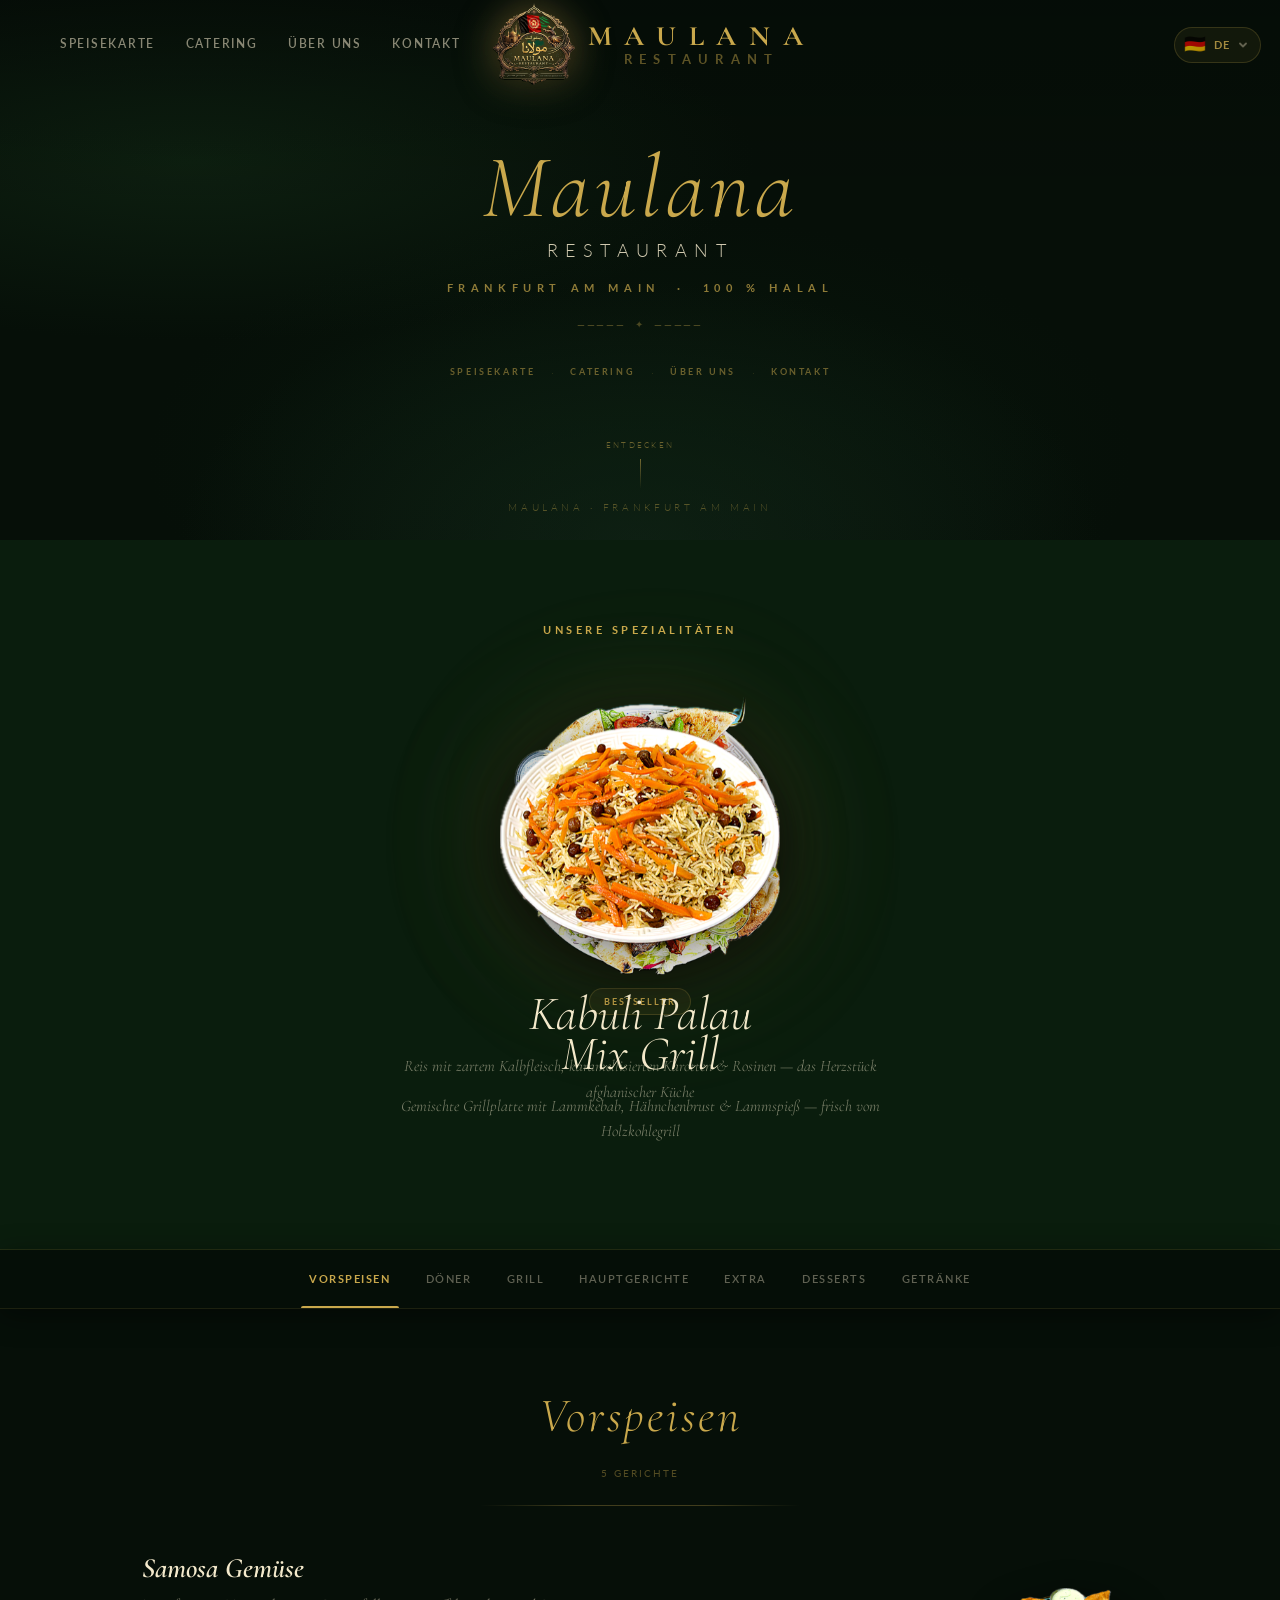
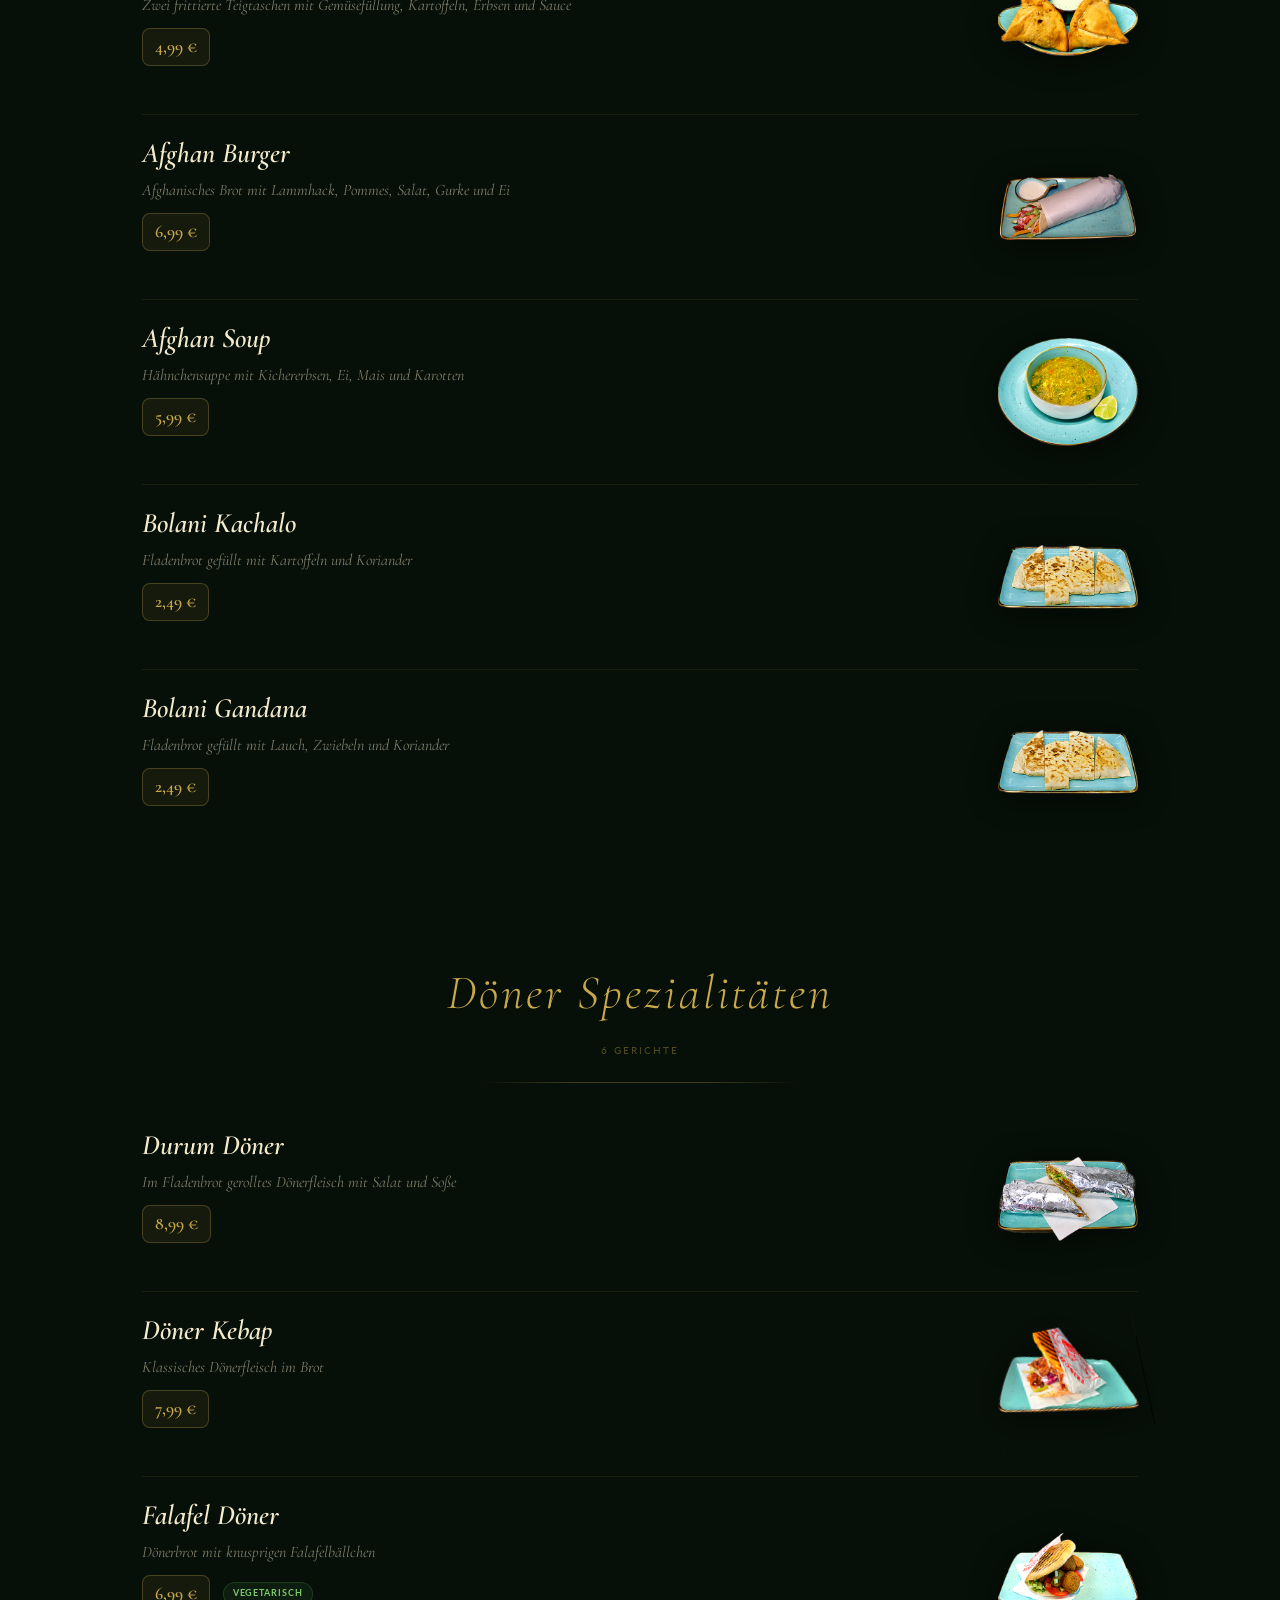
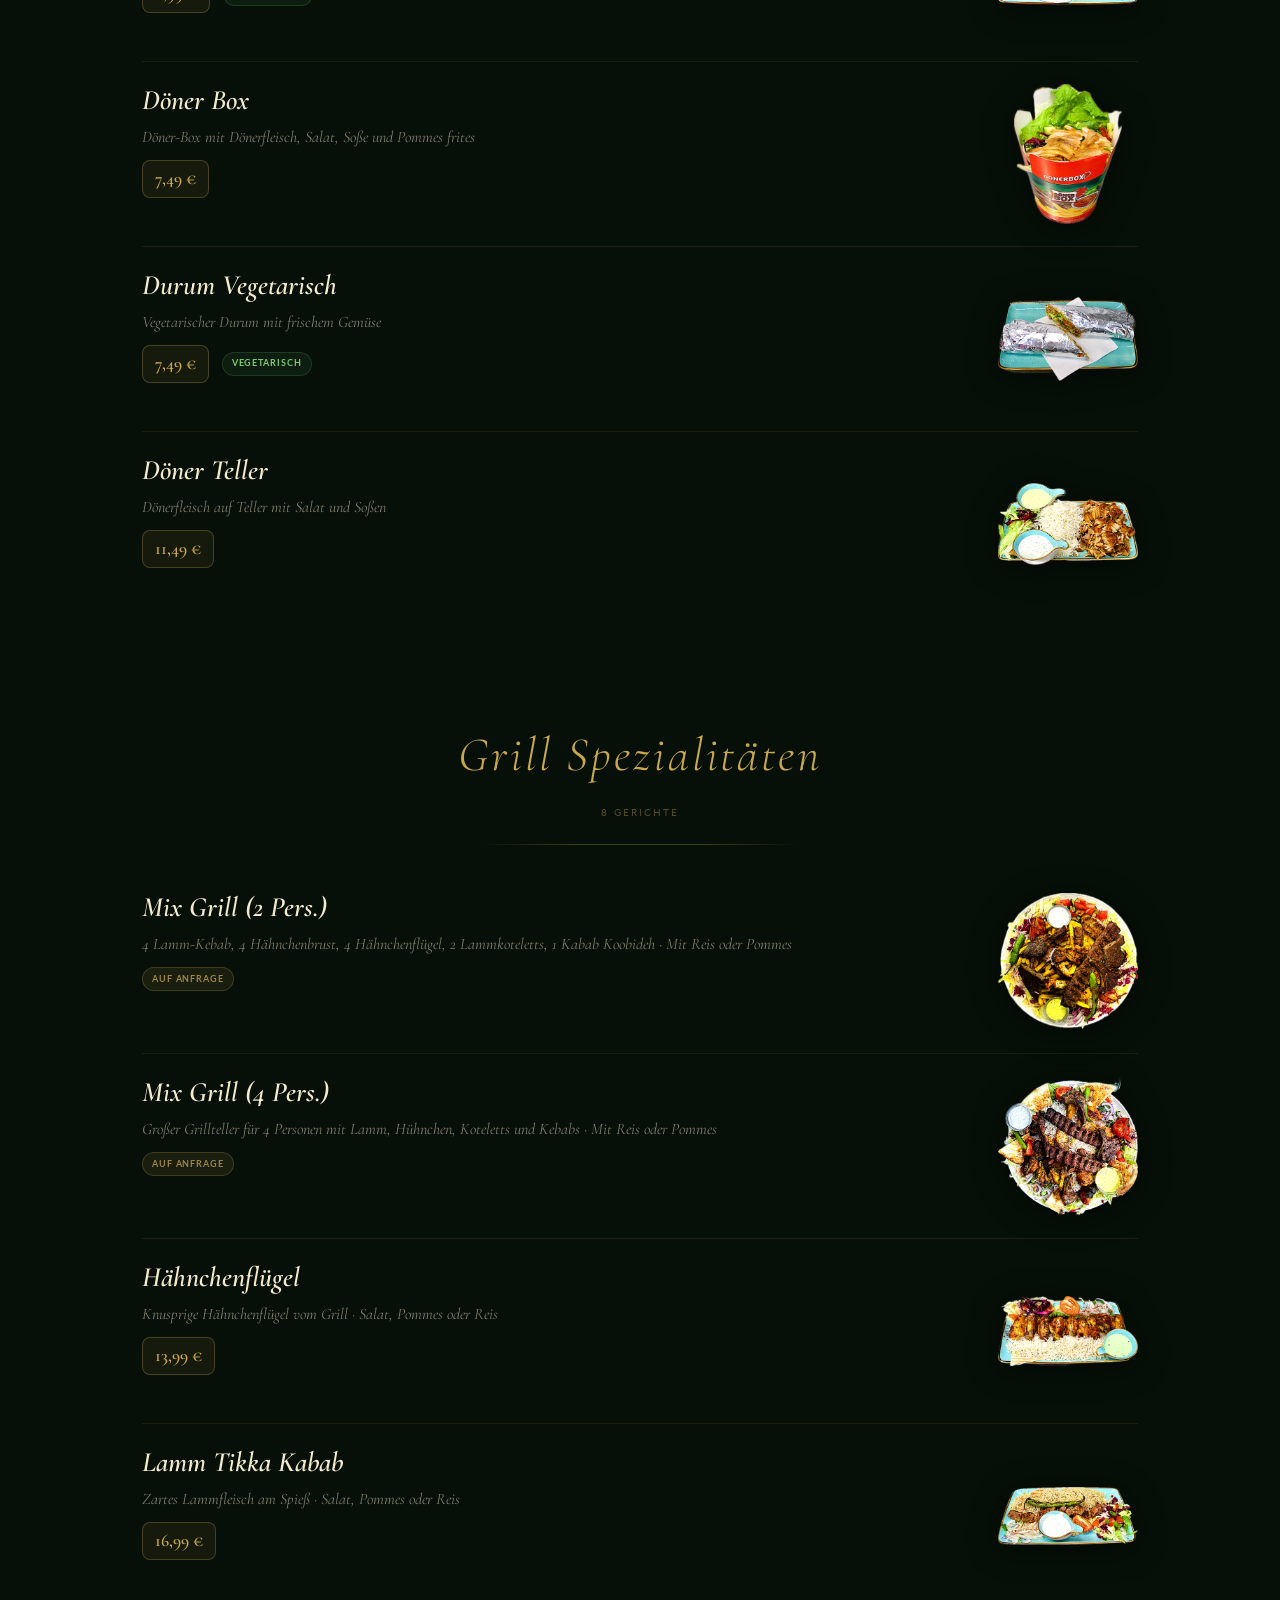
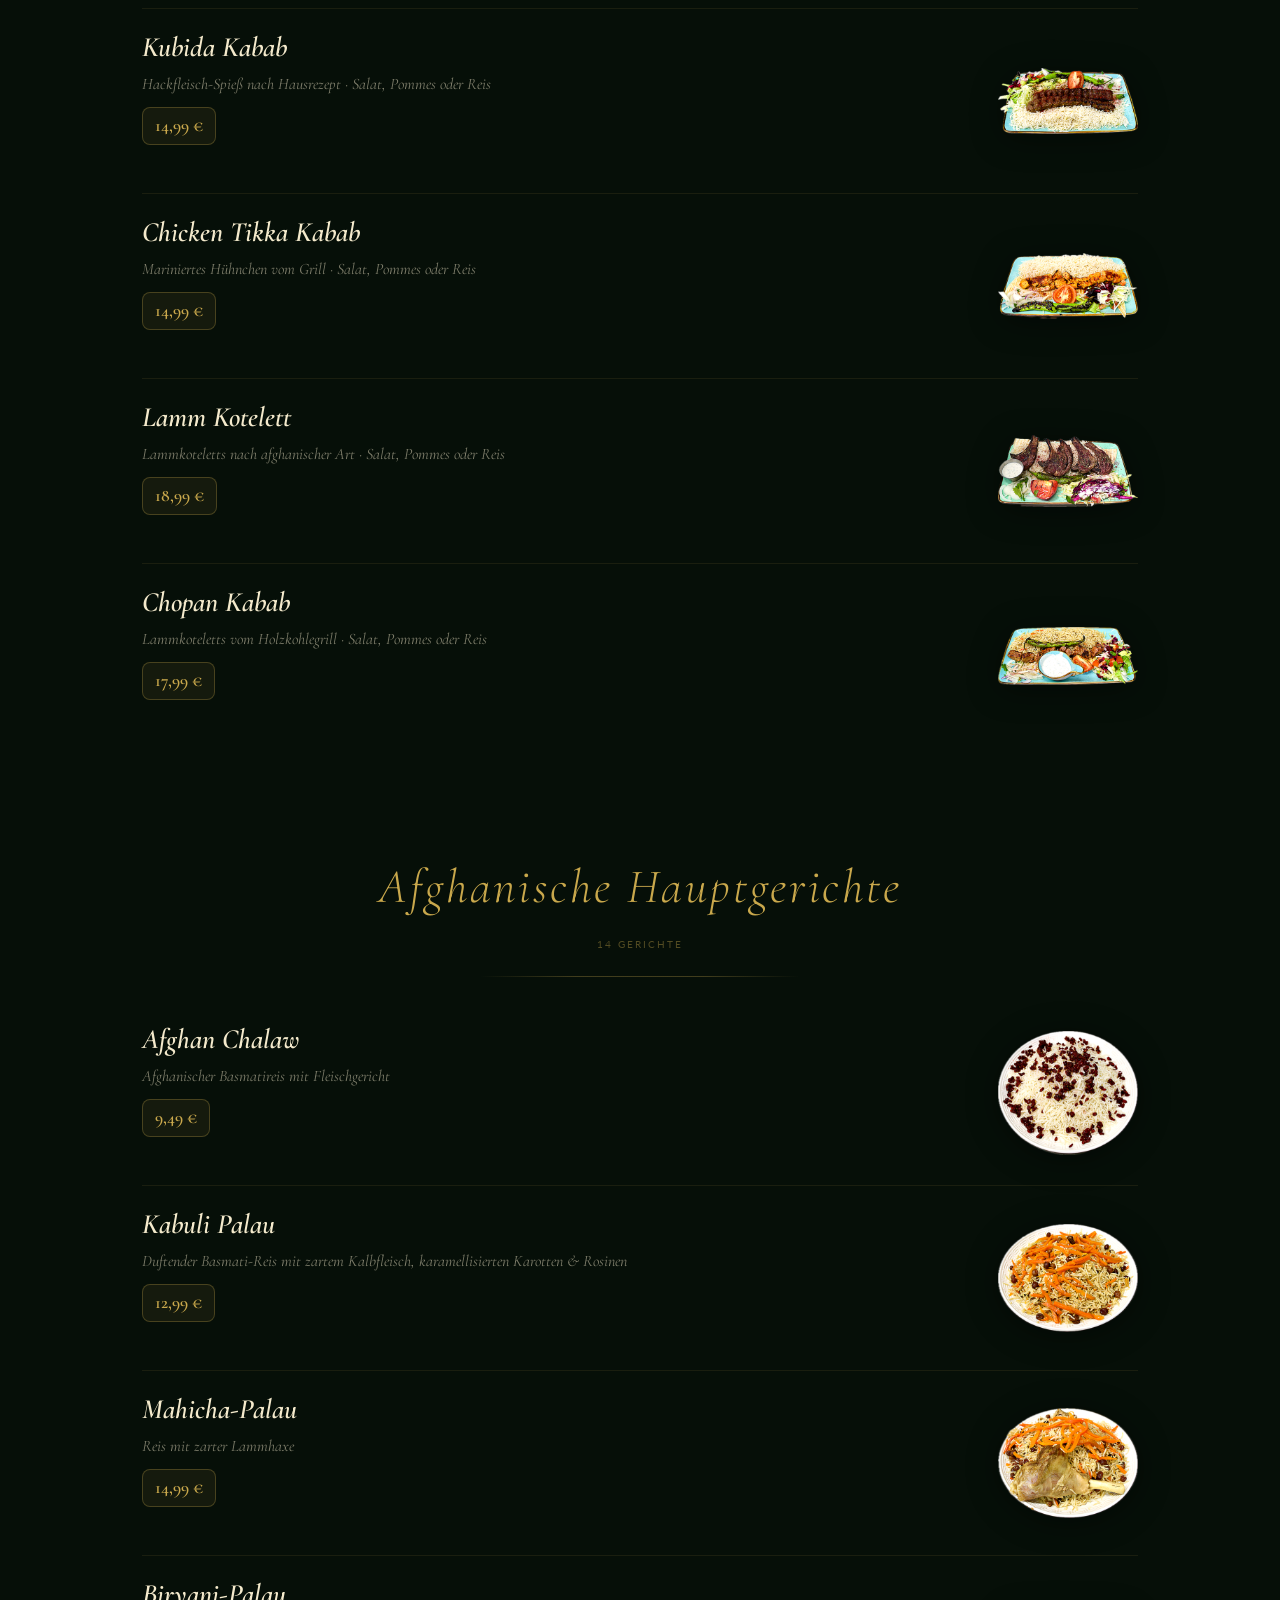
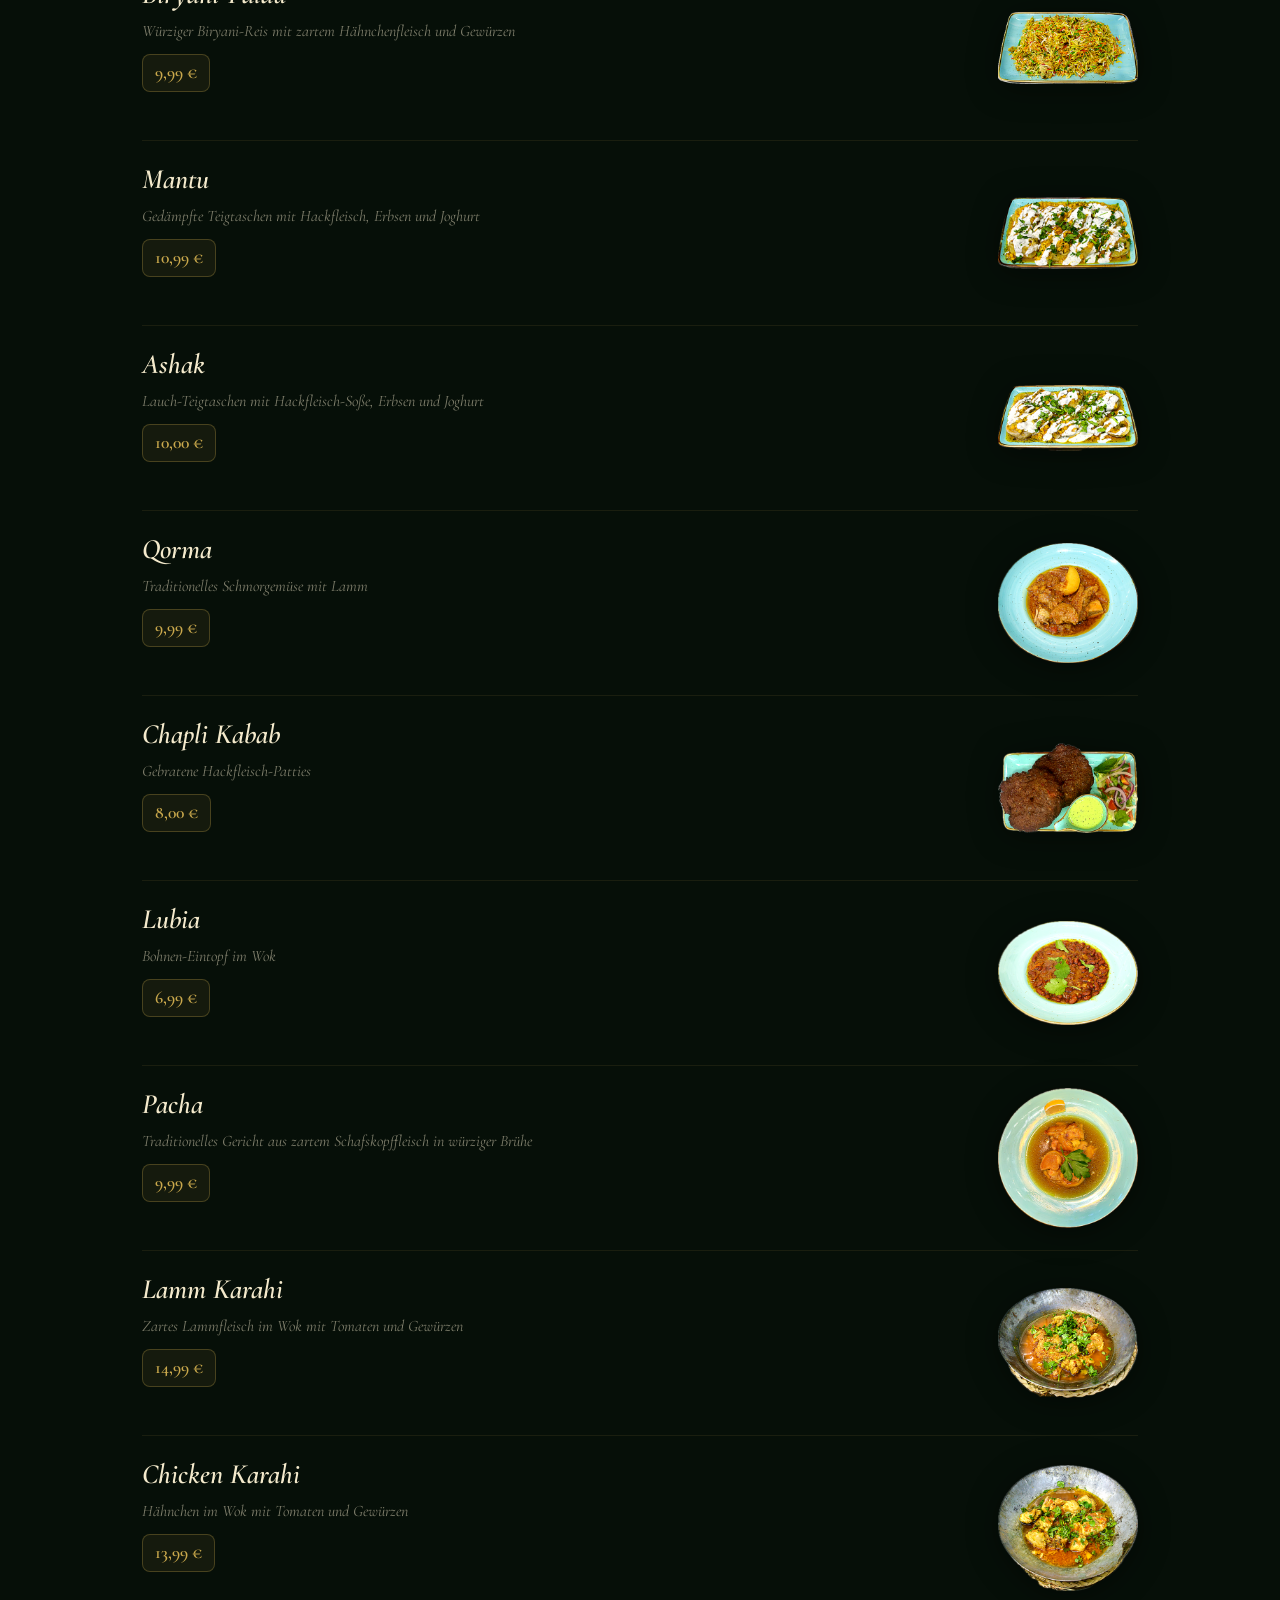
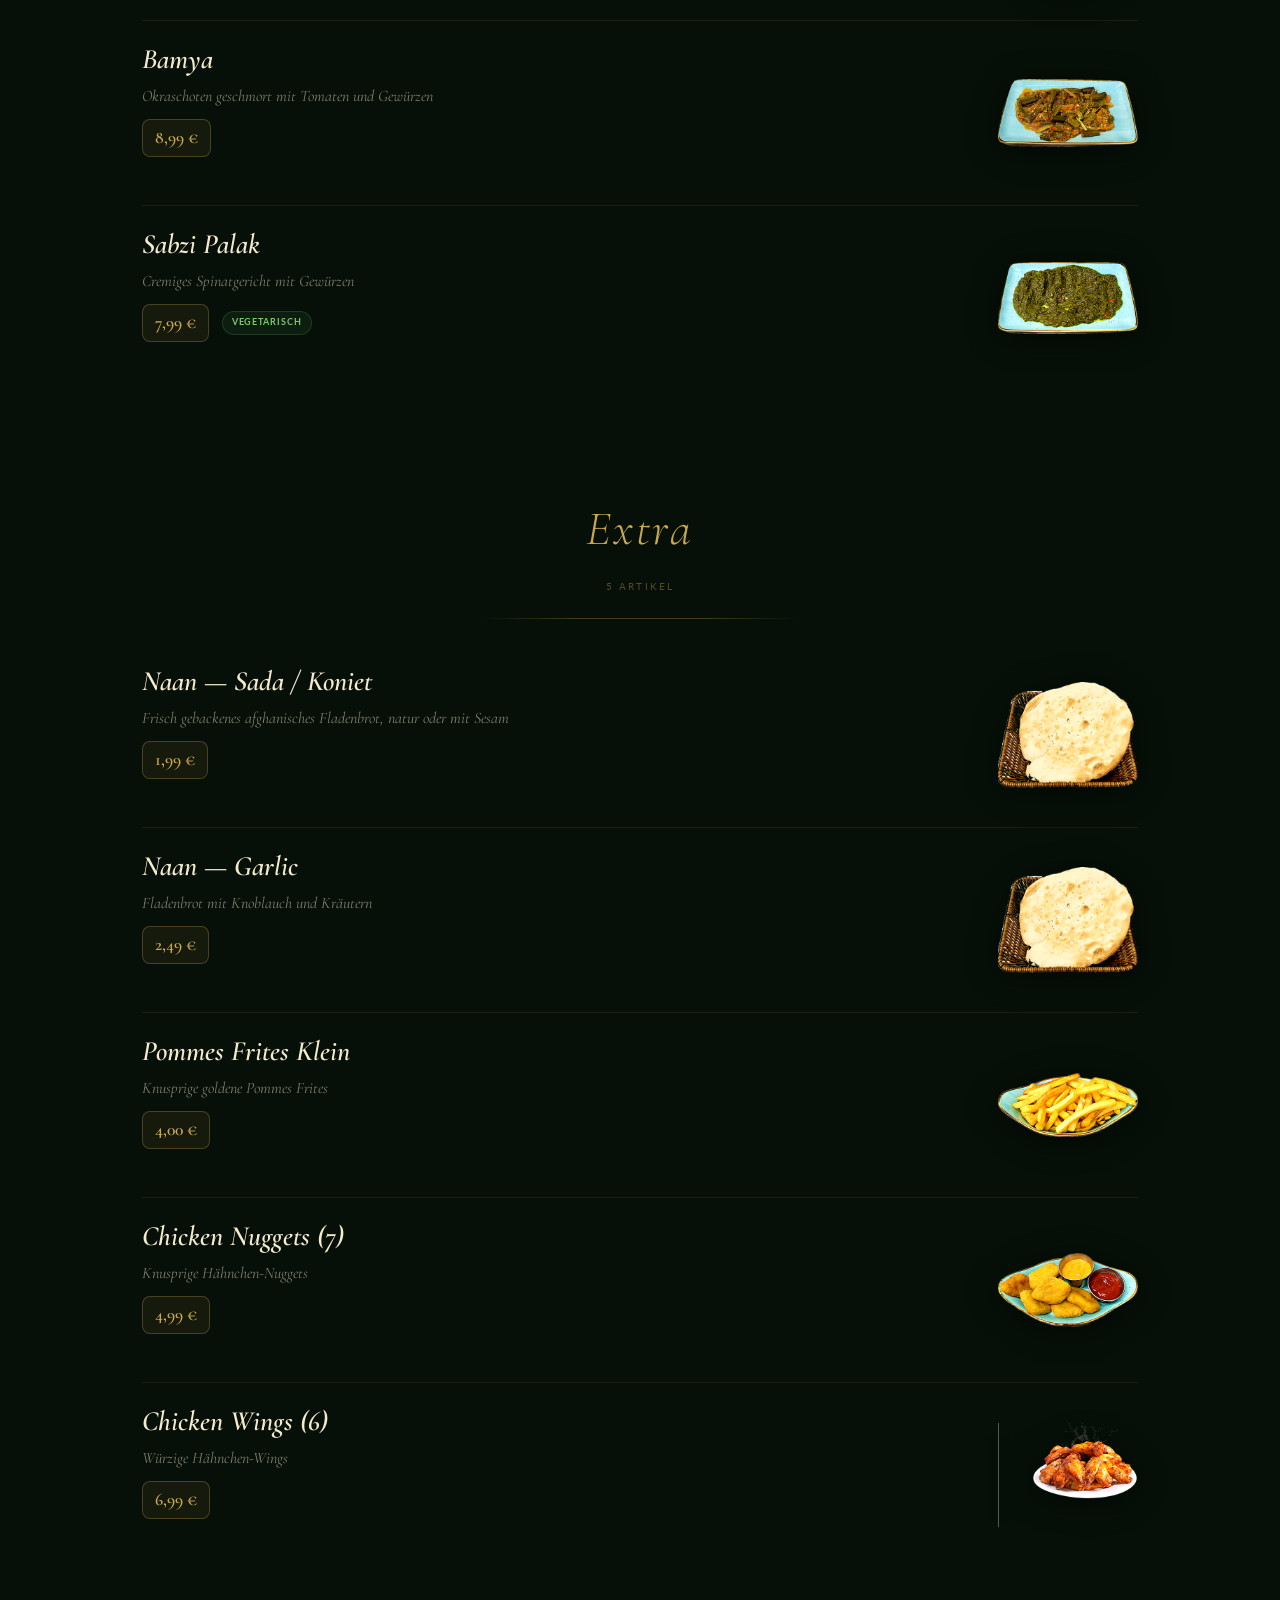
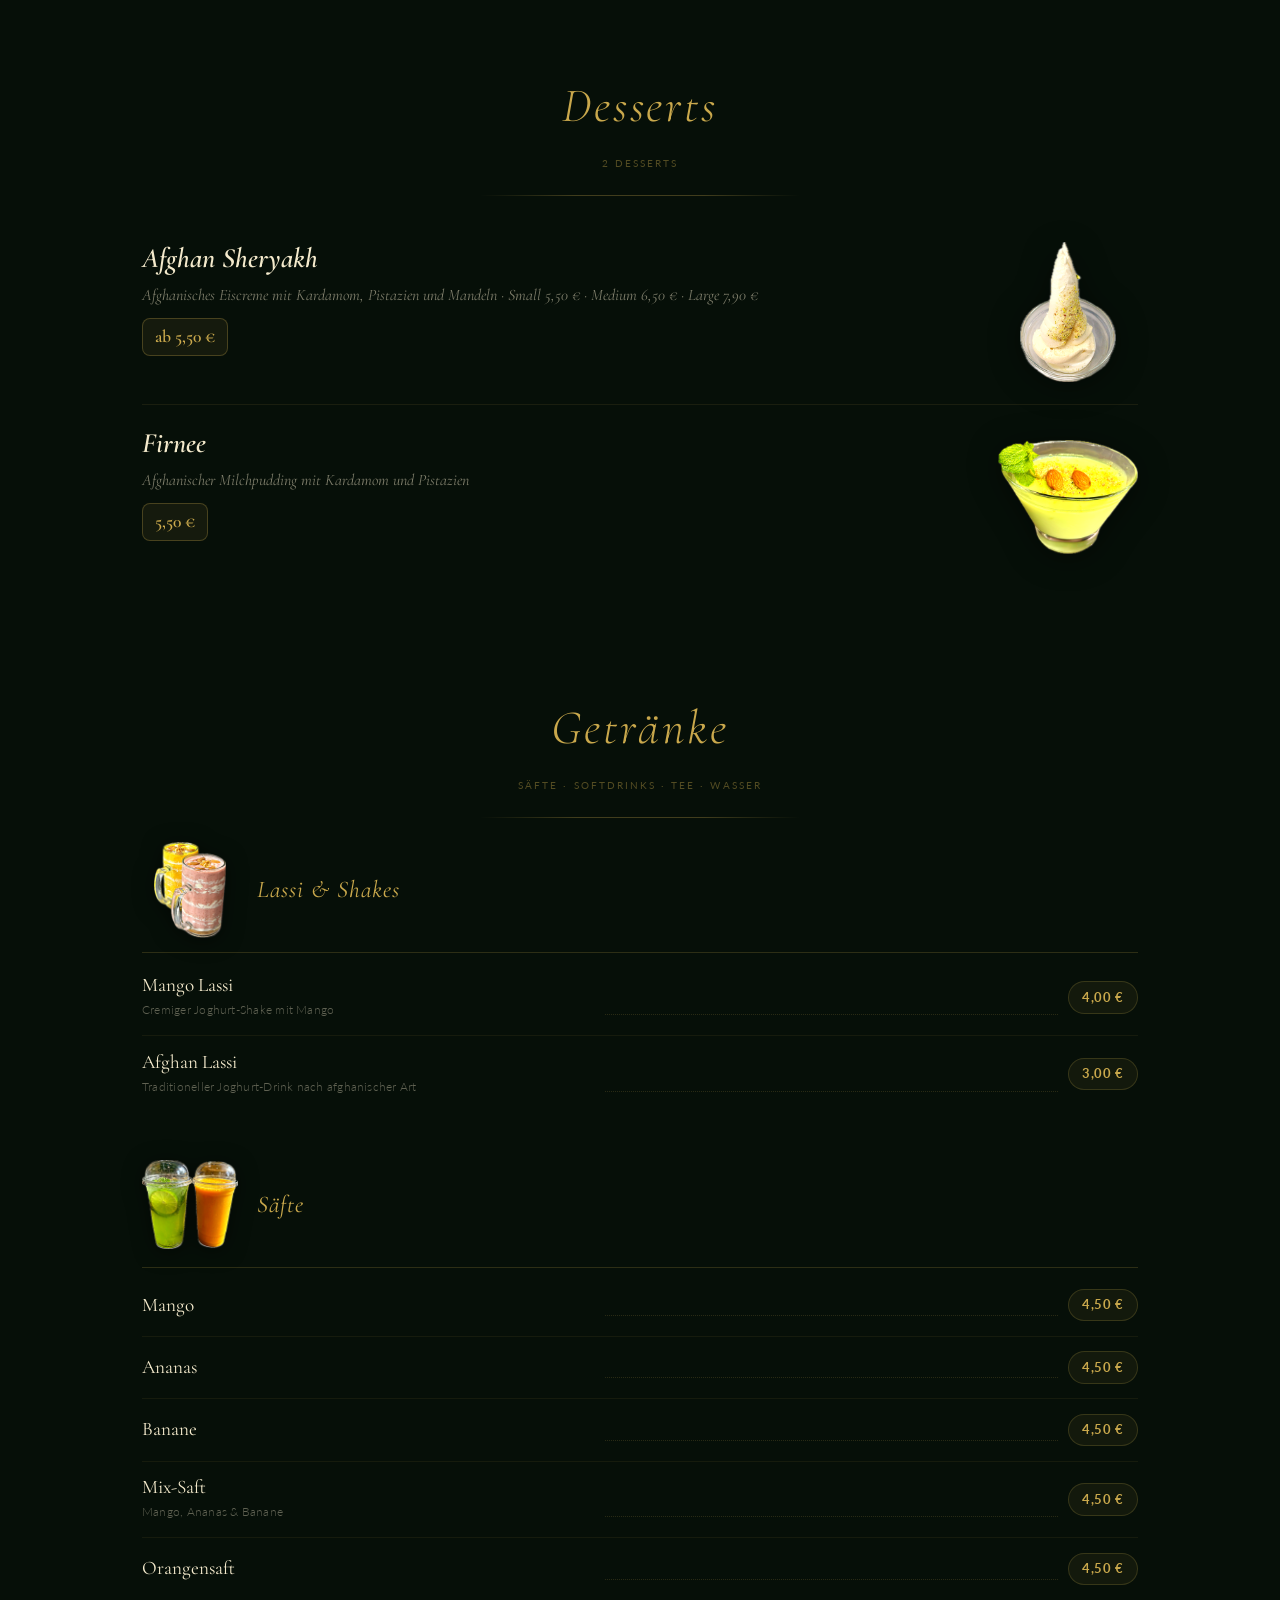
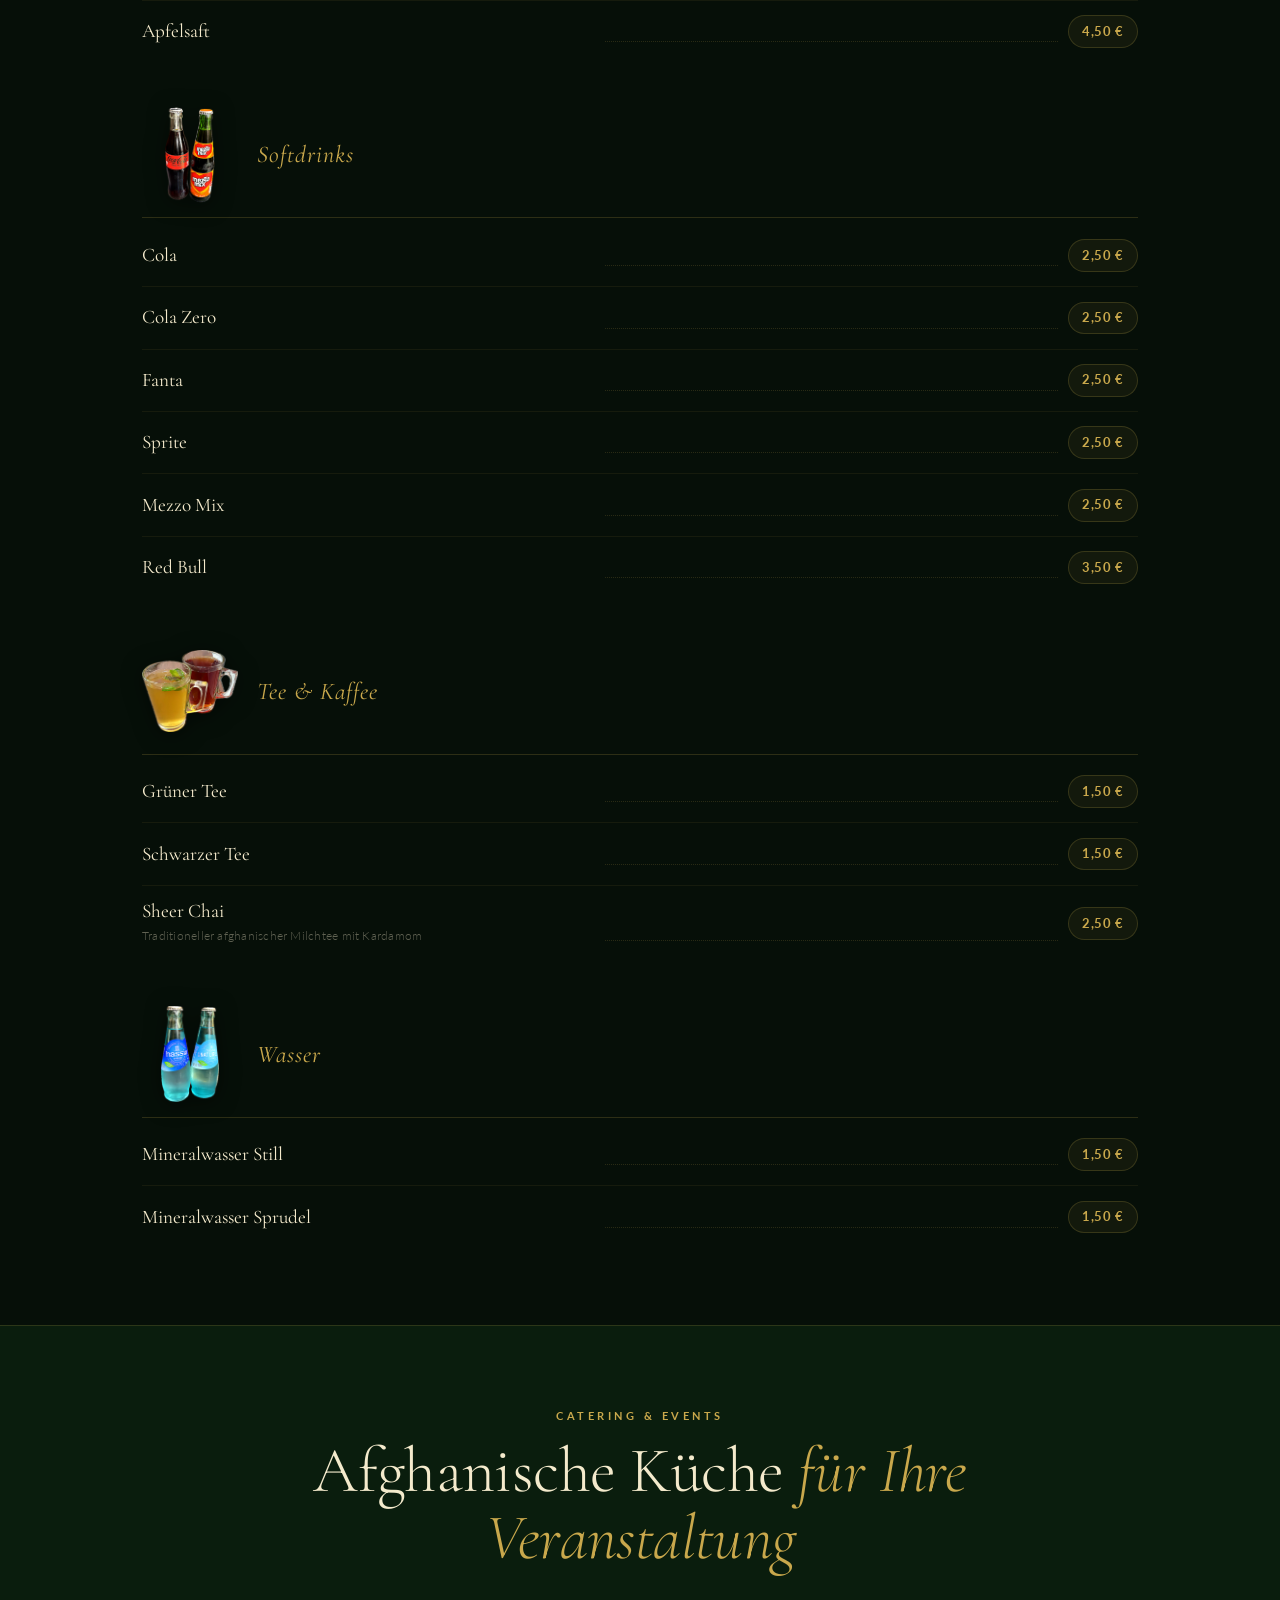
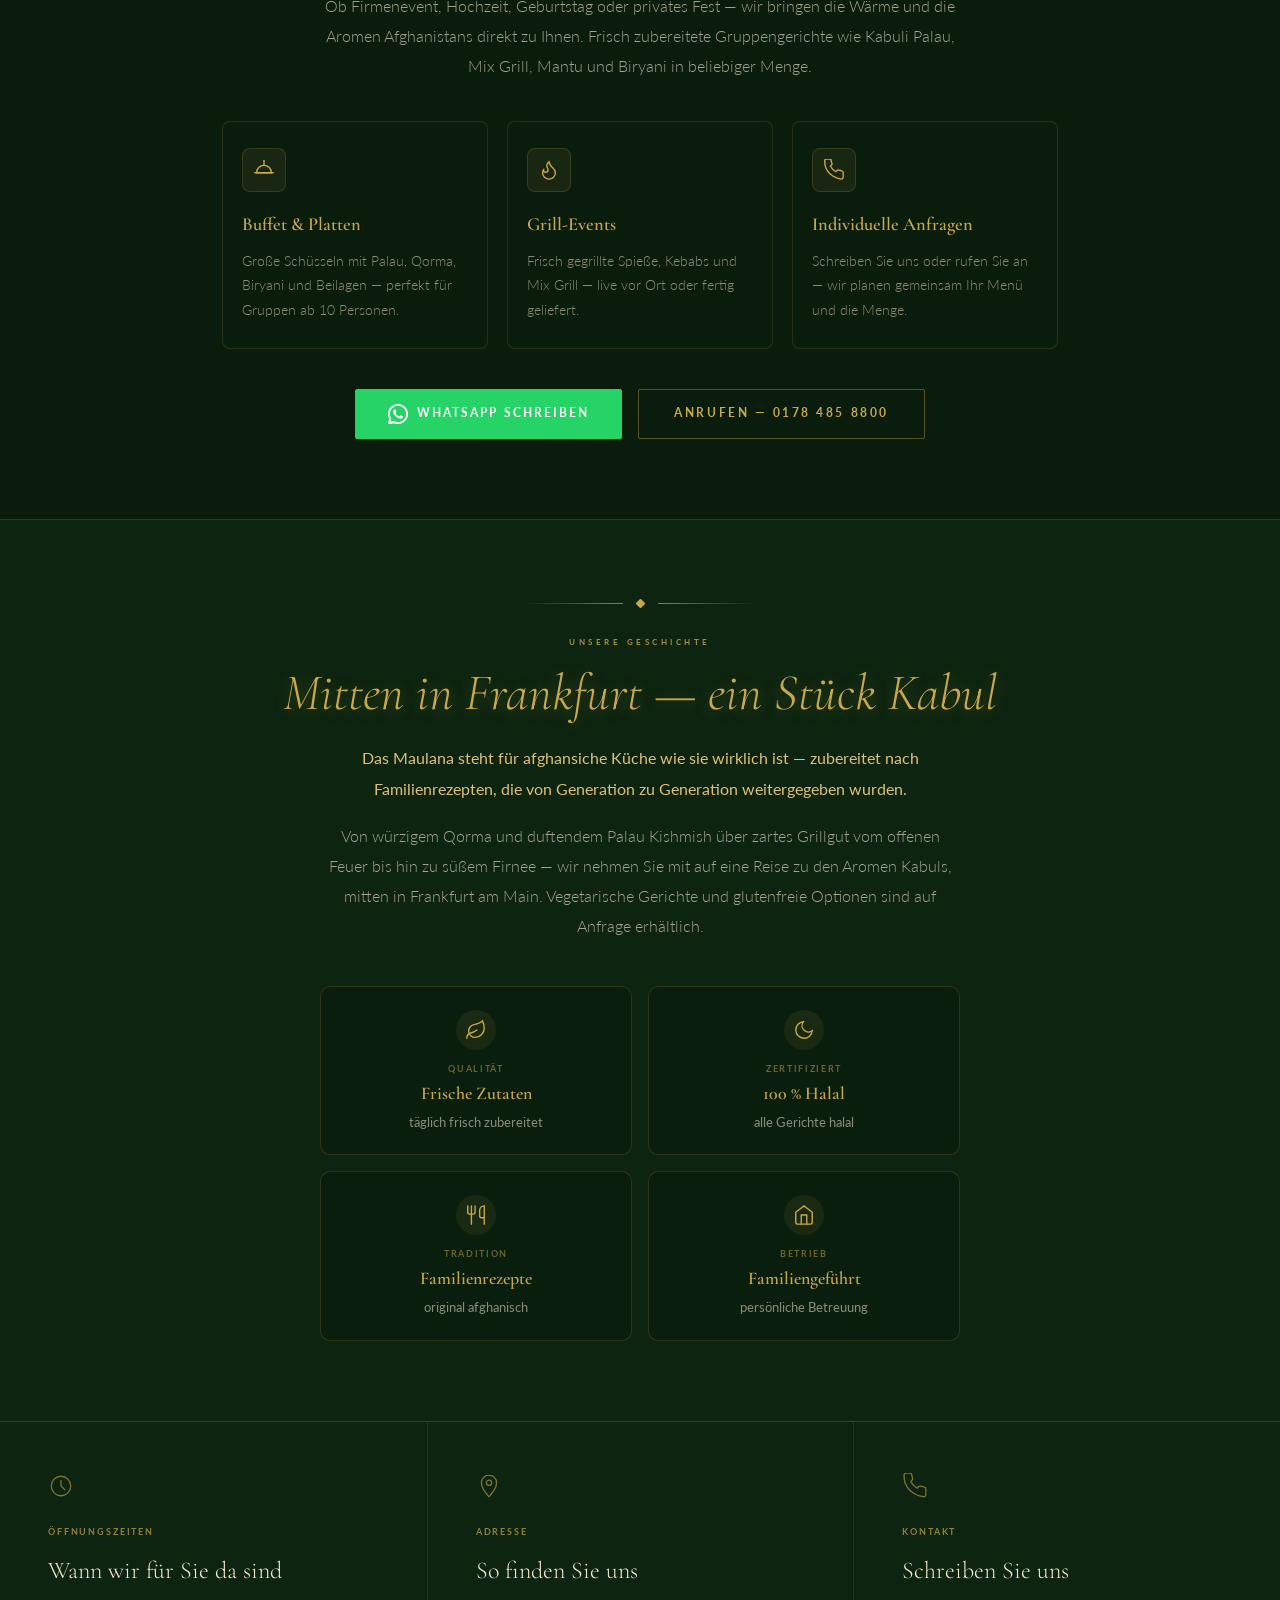
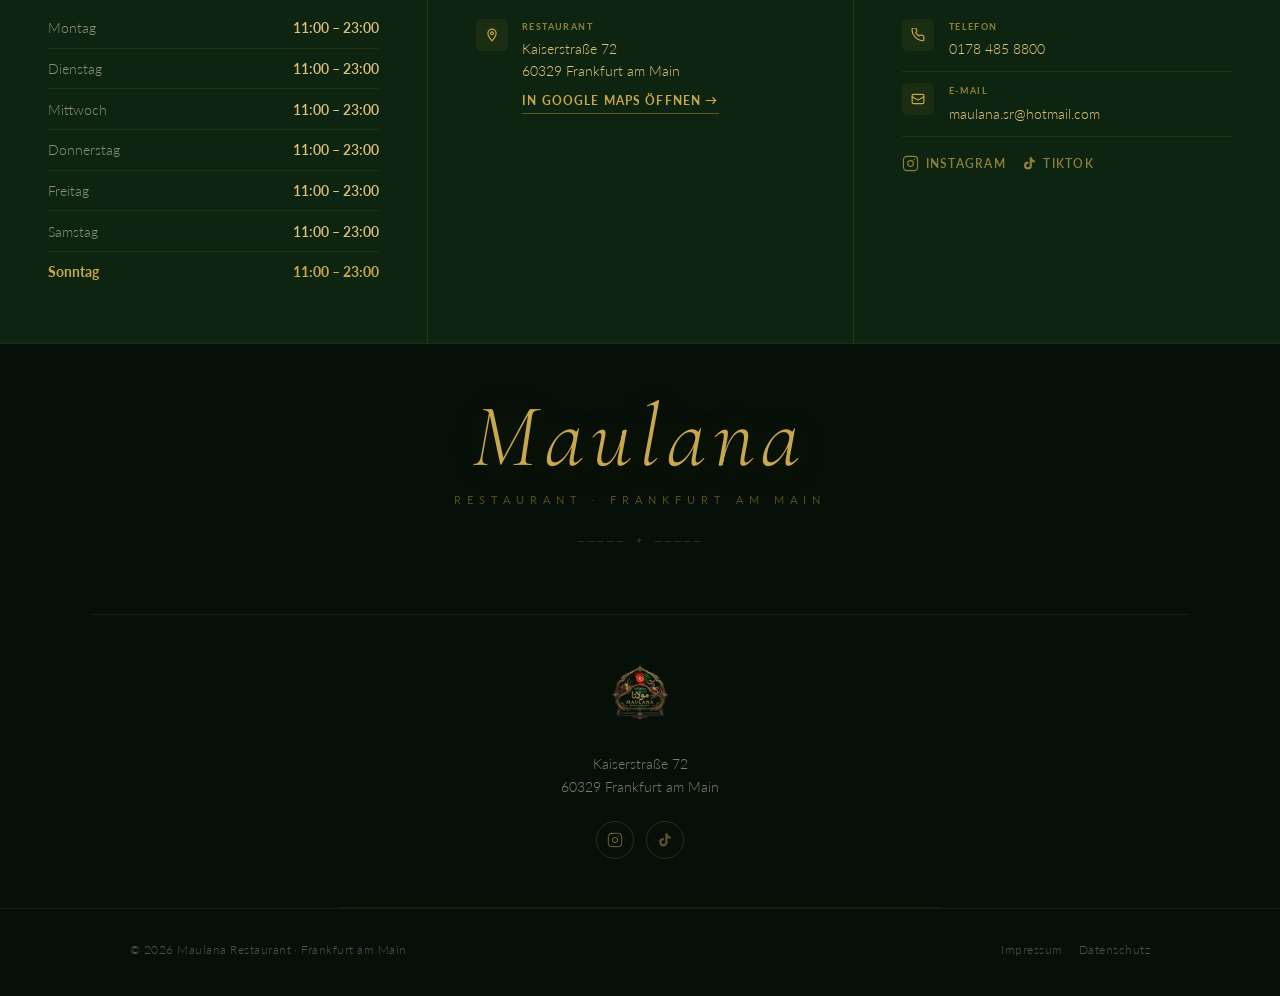
==== commit 07670c61: "Add Vercel Web Analytics and Speed Insights Privacy-friendly analytics — no cookies, no GDPR banner " ====
--- a/website.html
+++ b/website.html
@@ -17,6 +17,8 @@
 <meta name="twitter:title" content="Maulana · Afghanische Küche · Frankfurt">
 <meta name="twitter:description" content="Authentische afghanische Küche in Frankfurt. 100 % Halal · täglich 11–23 Uhr.">
 <meta name="twitter:image" content="https://maulana-restaurant.de/images/mix_grill_4.png">
+<script defer src="/_vercel/insights/script.js"></script>
+<script defer src="/_vercel/speed-insights/script.js"></script>
 <link rel="icon" type="image/png" href="images/logo.png">
 <link rel="apple-touch-icon" href="images/logo.png">
 <link rel="preconnect" href="https://fonts.googleapis.com">
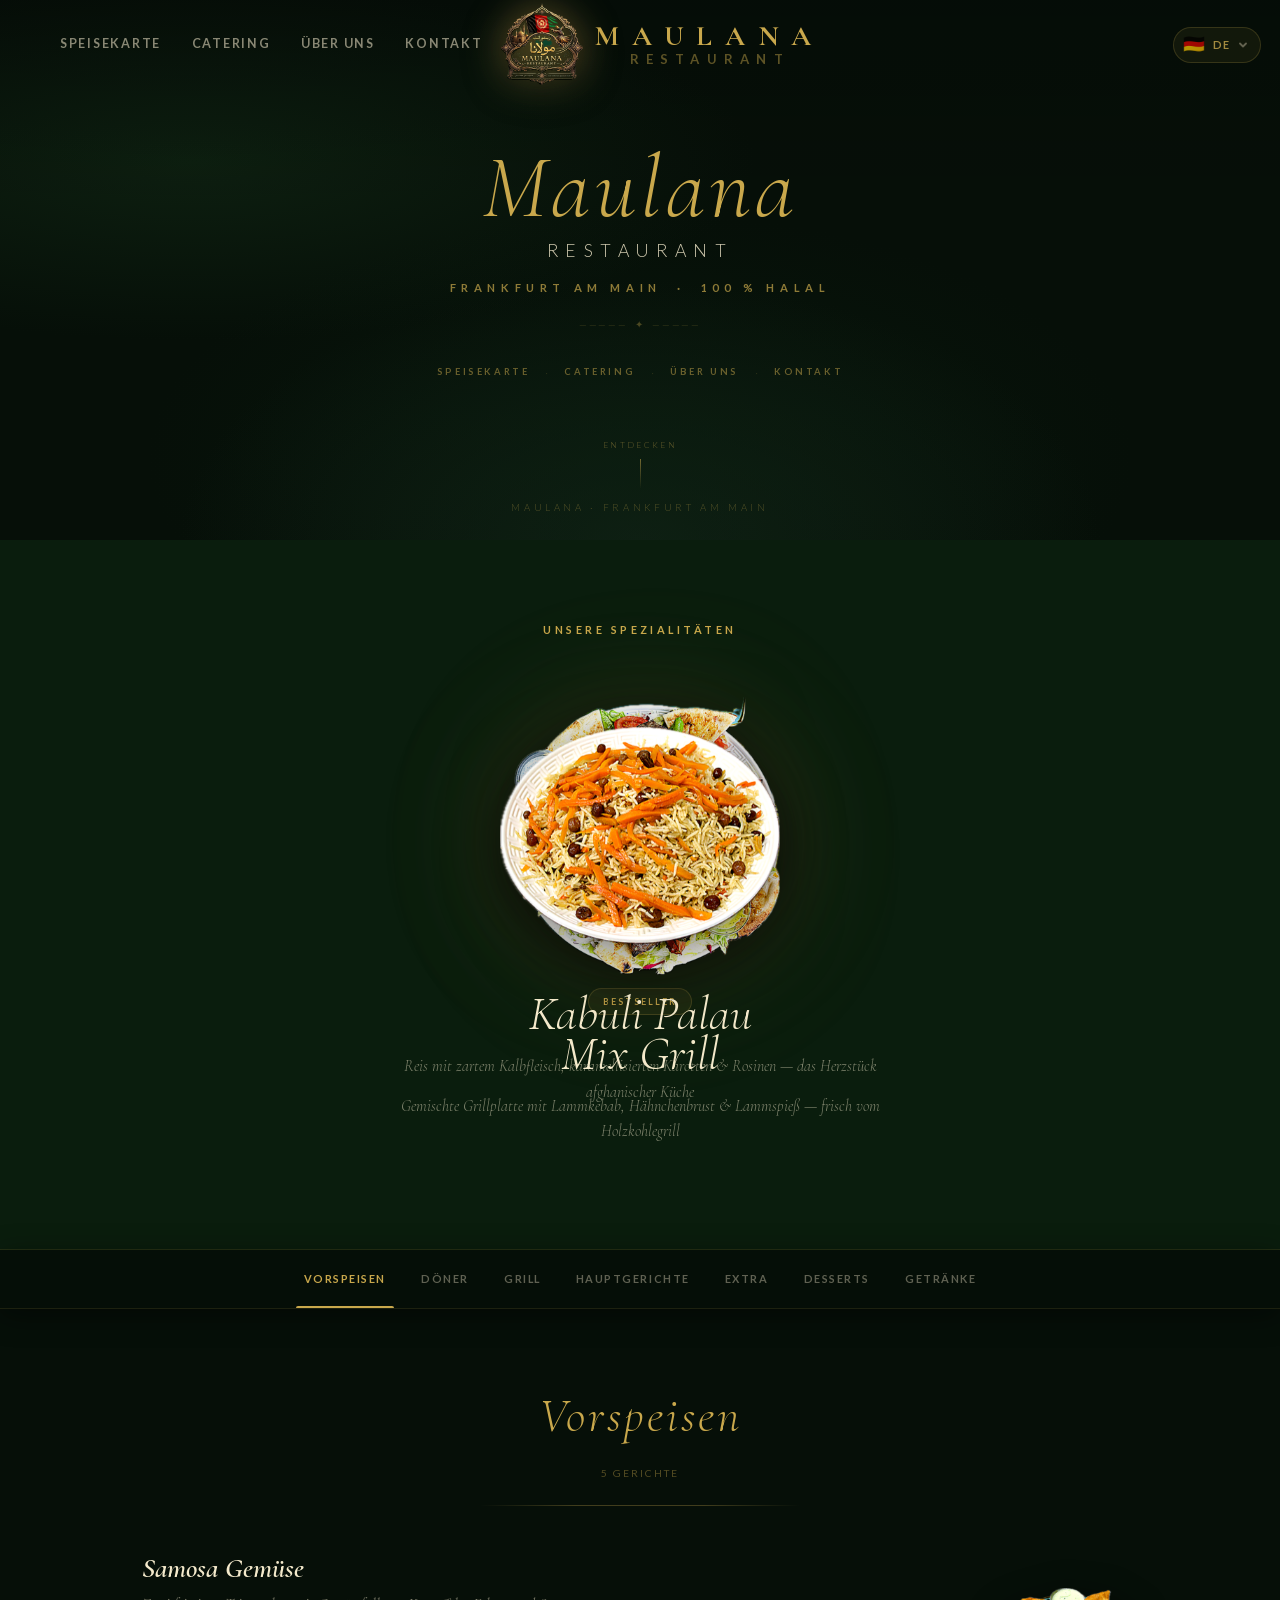
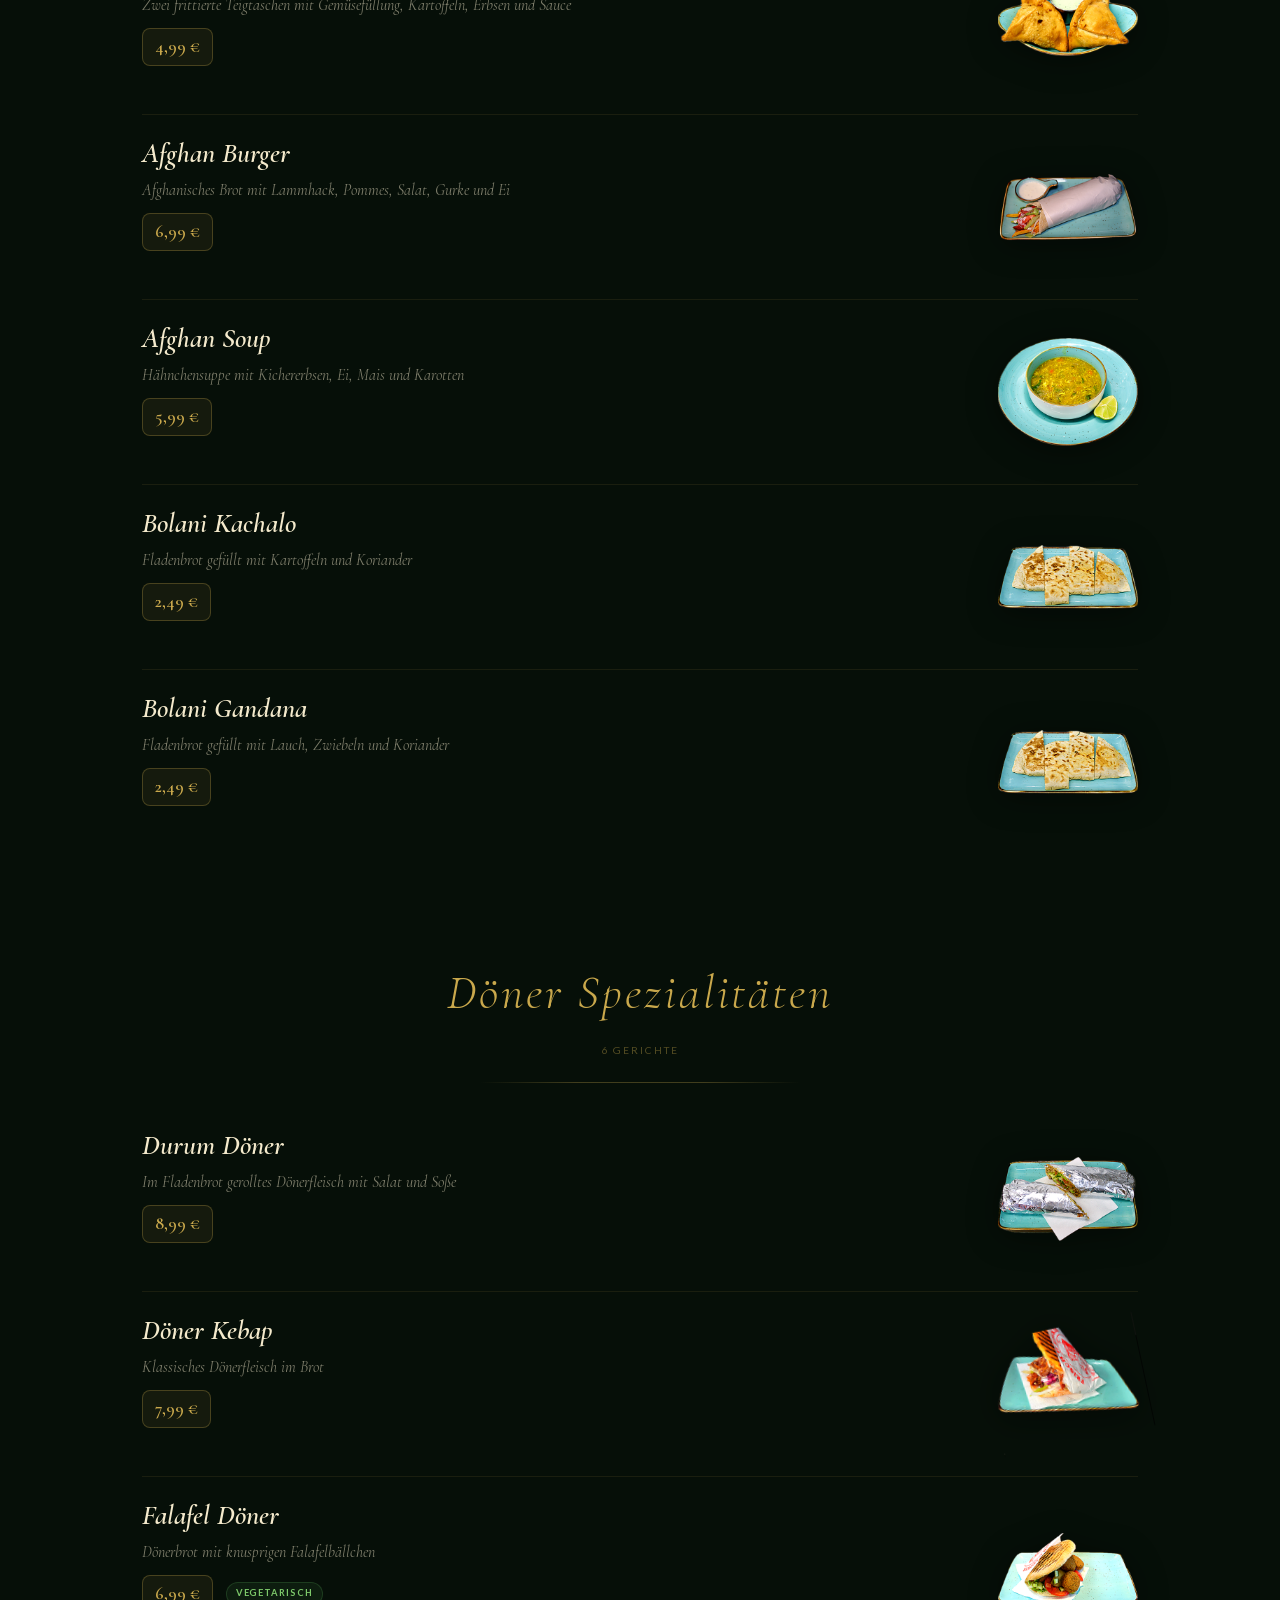
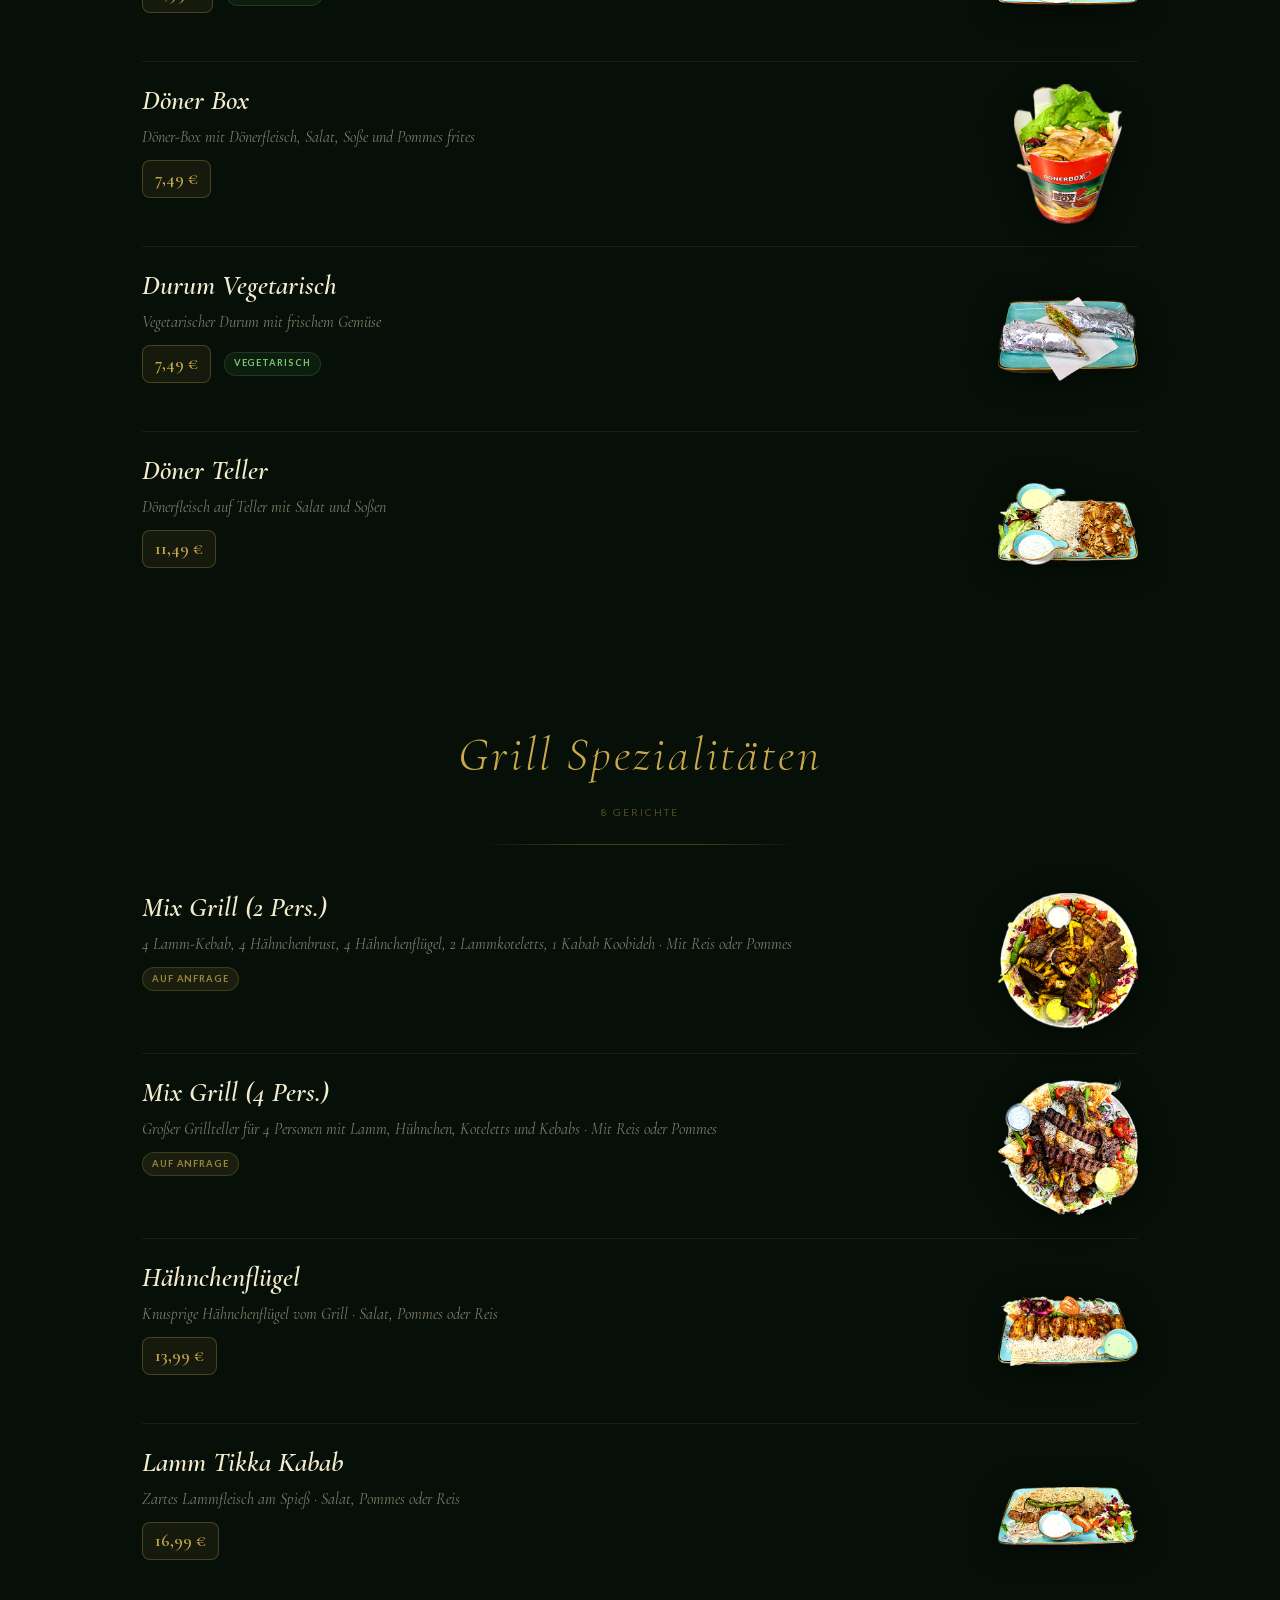
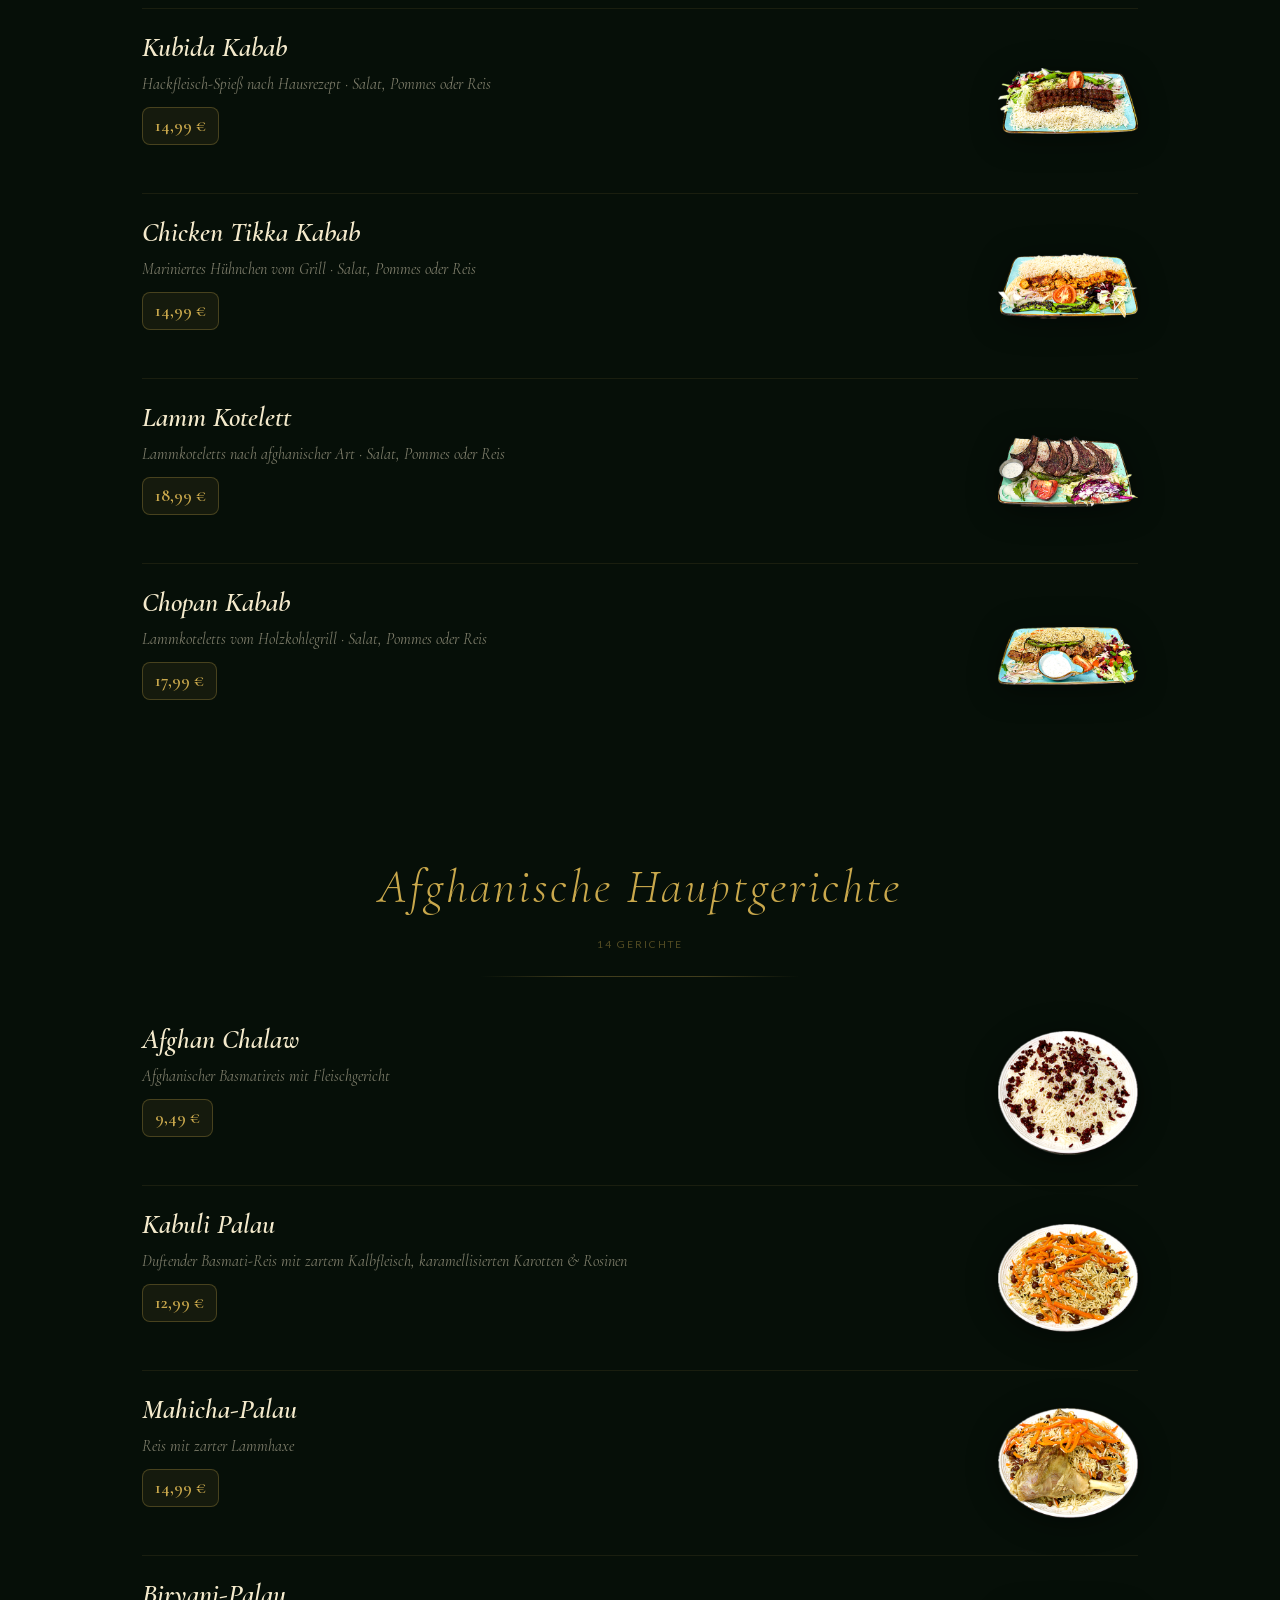
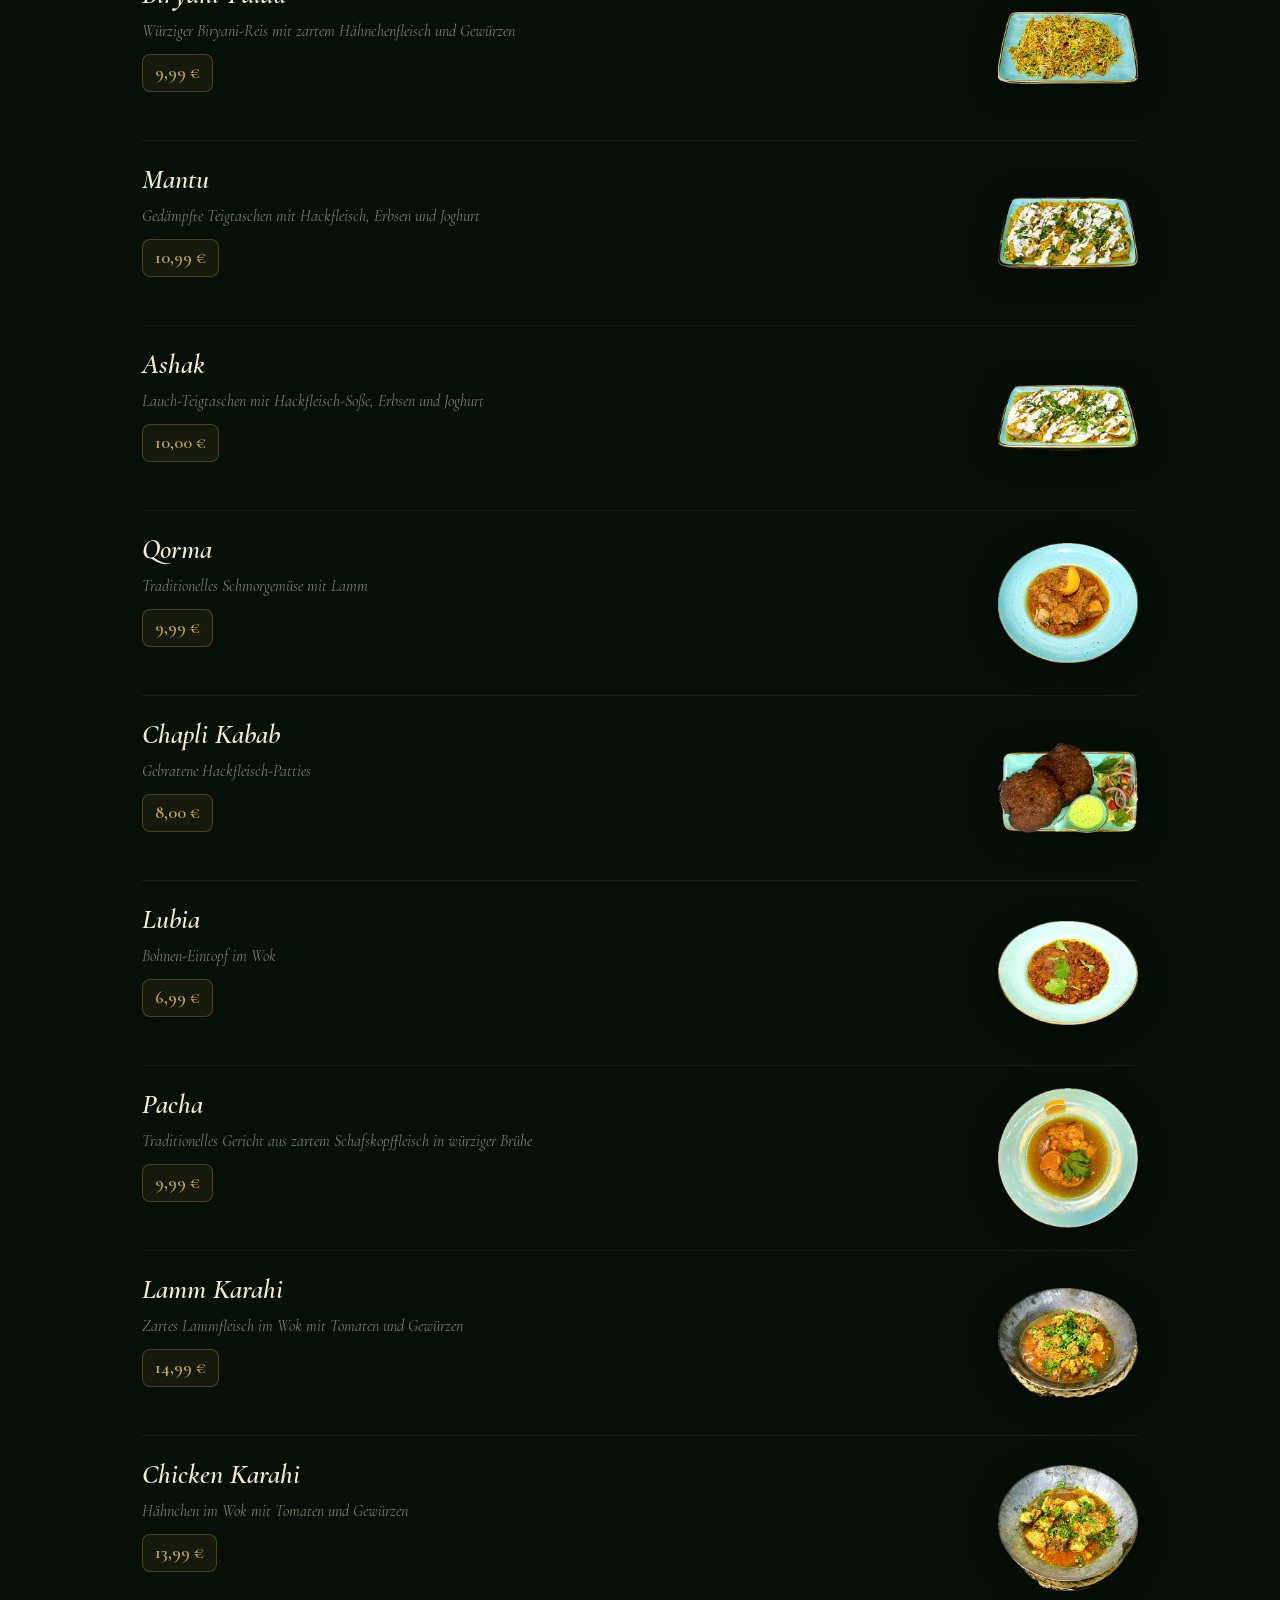
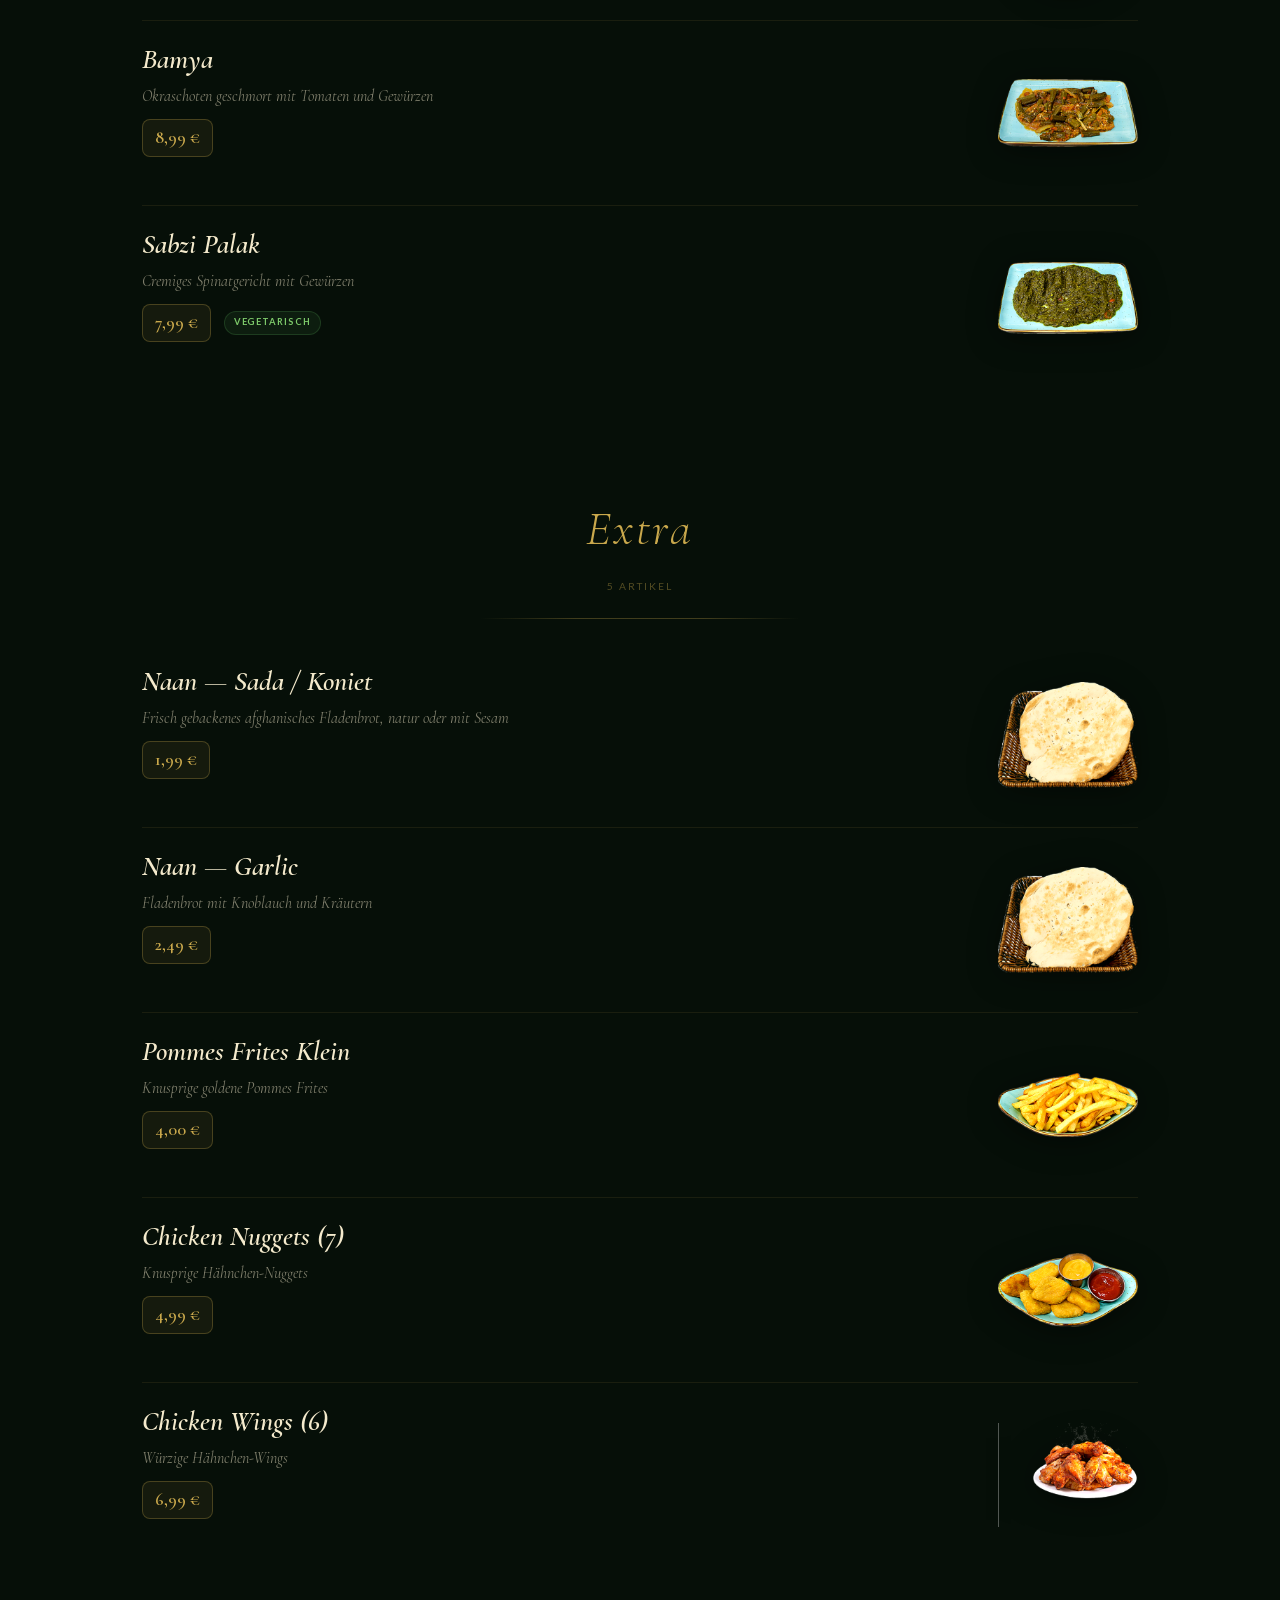
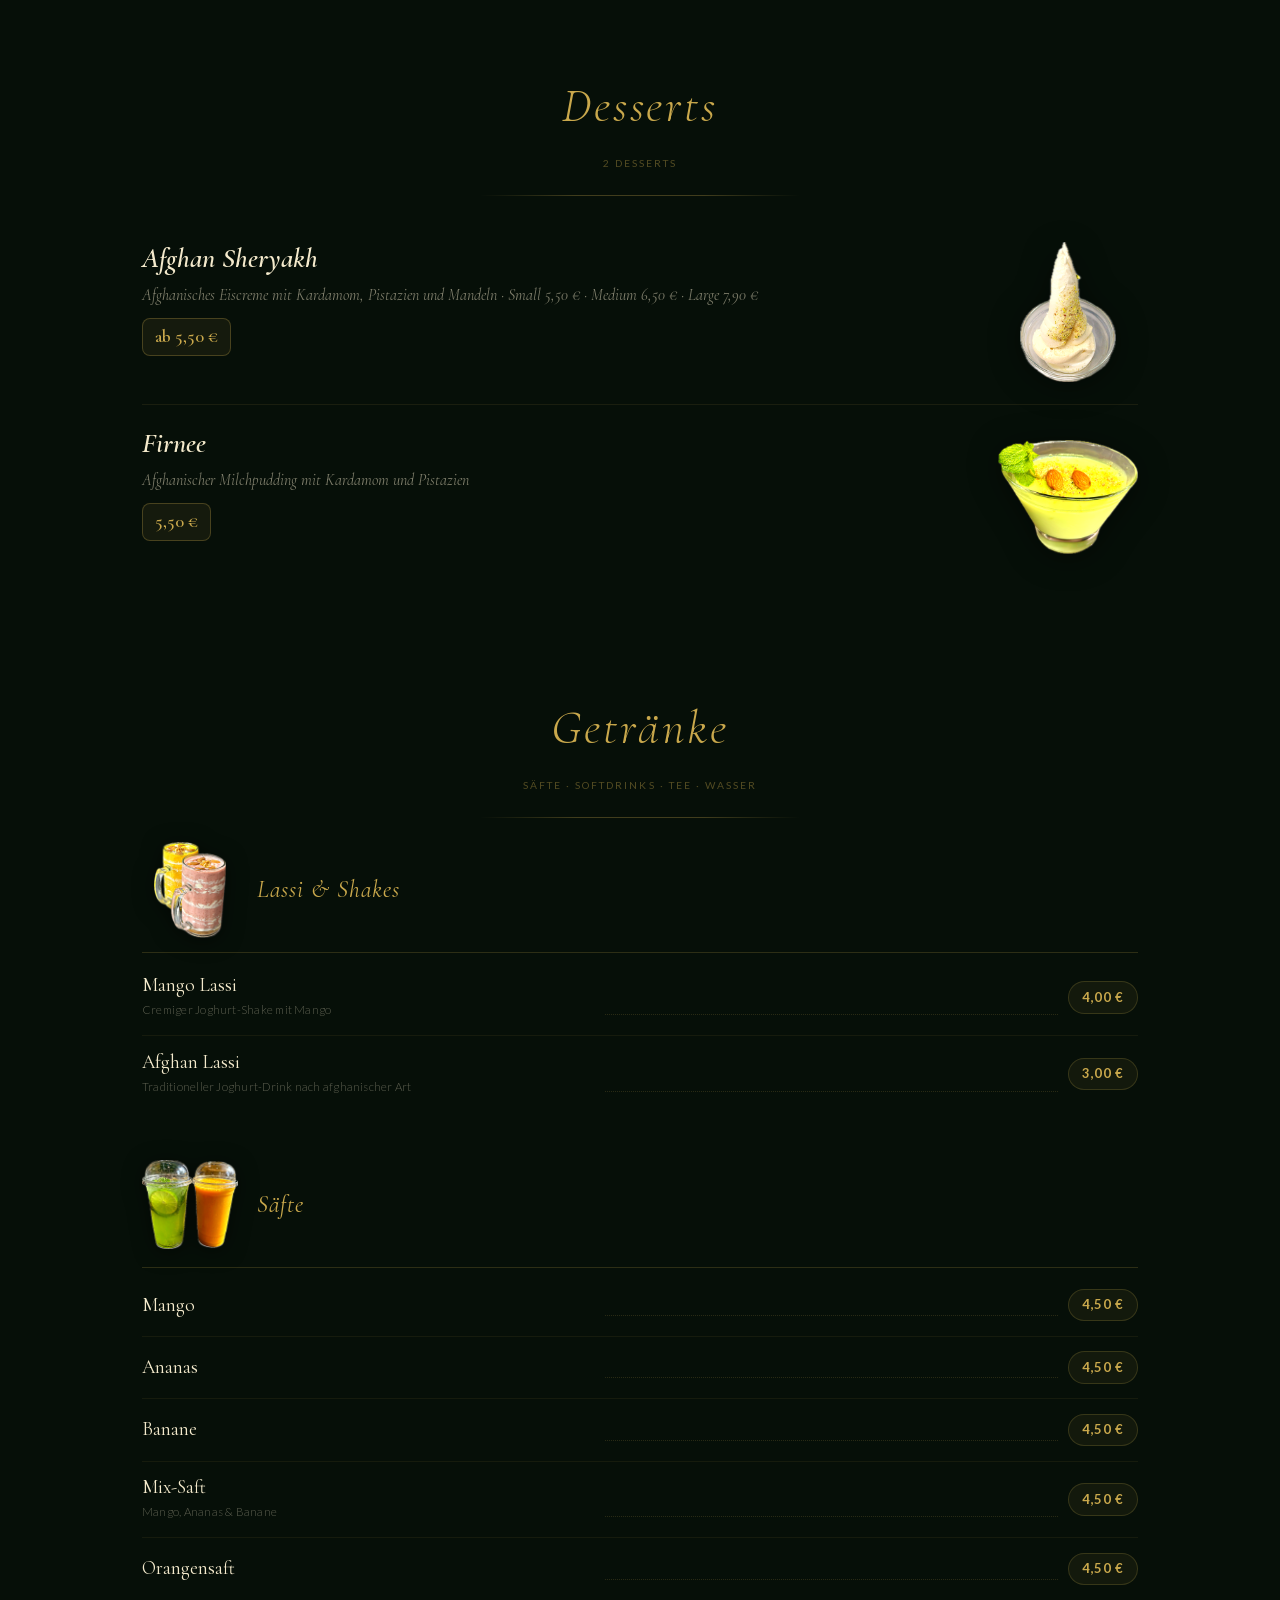
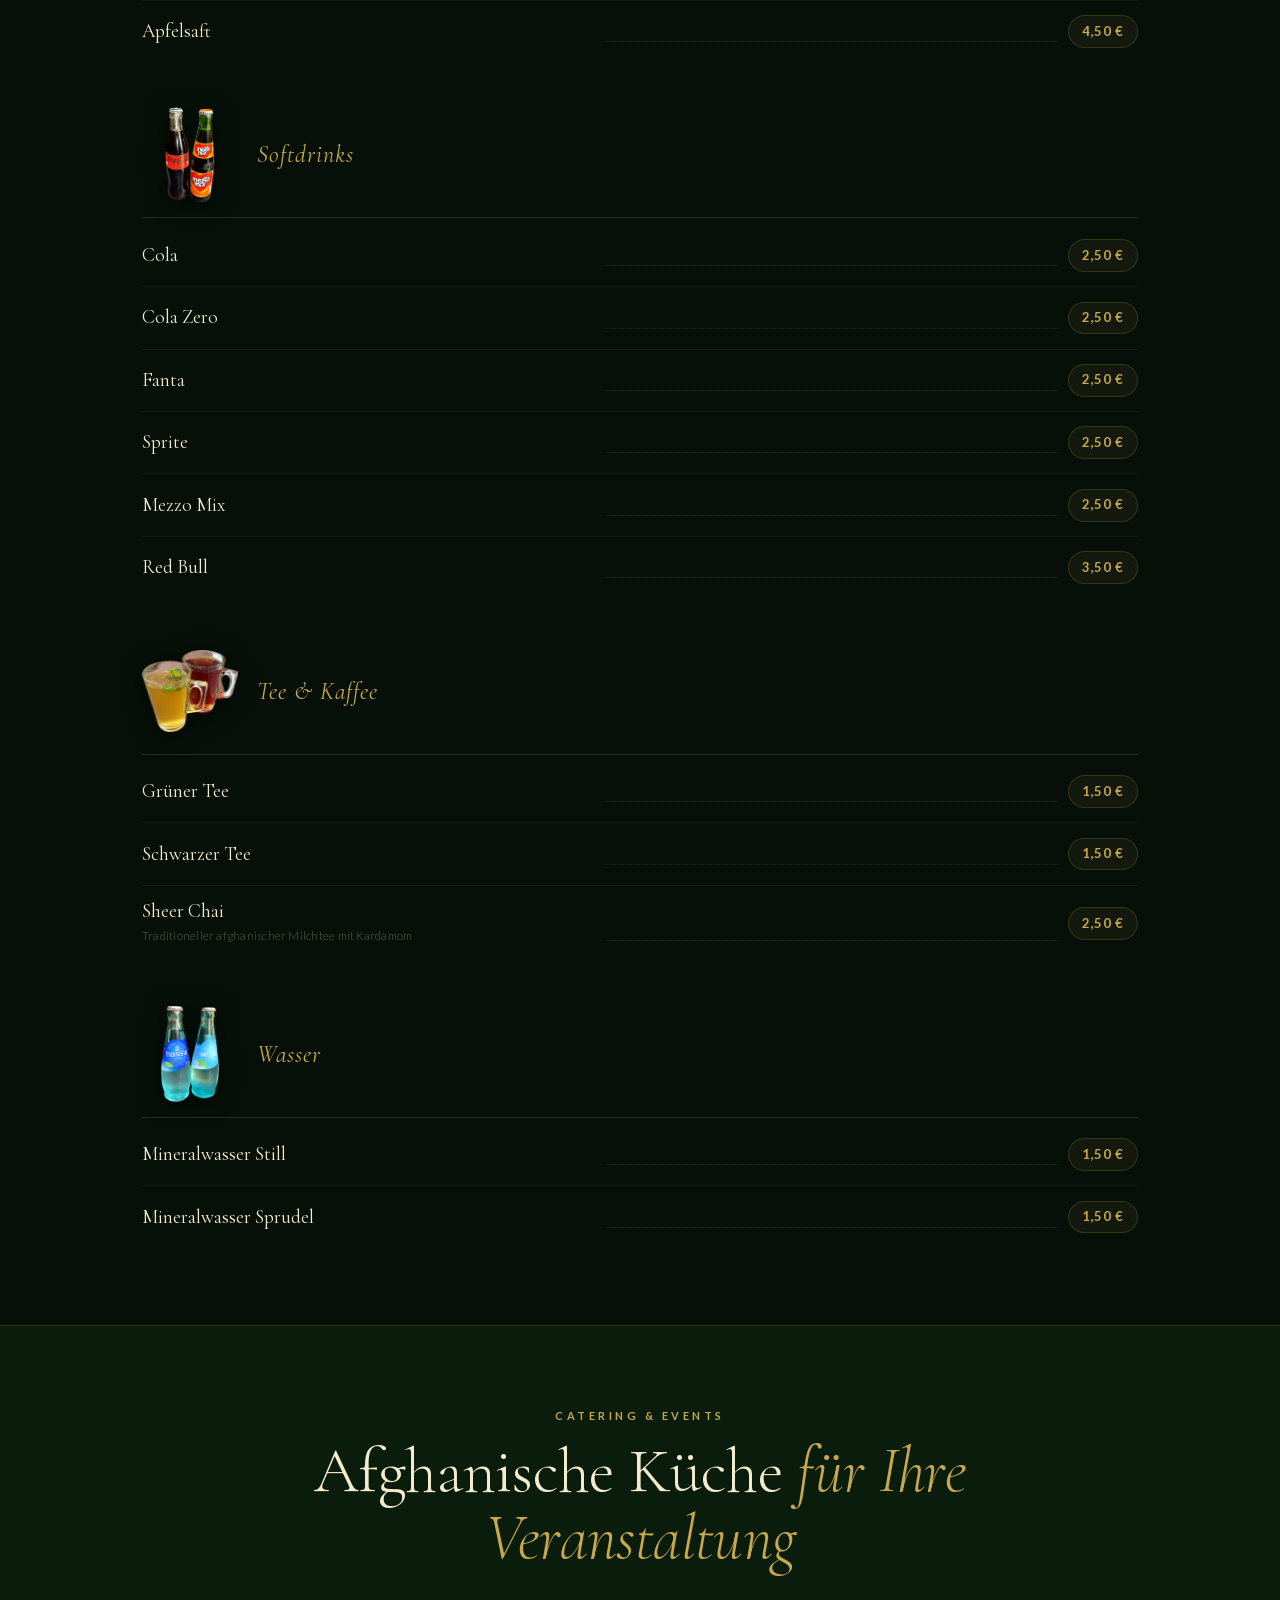
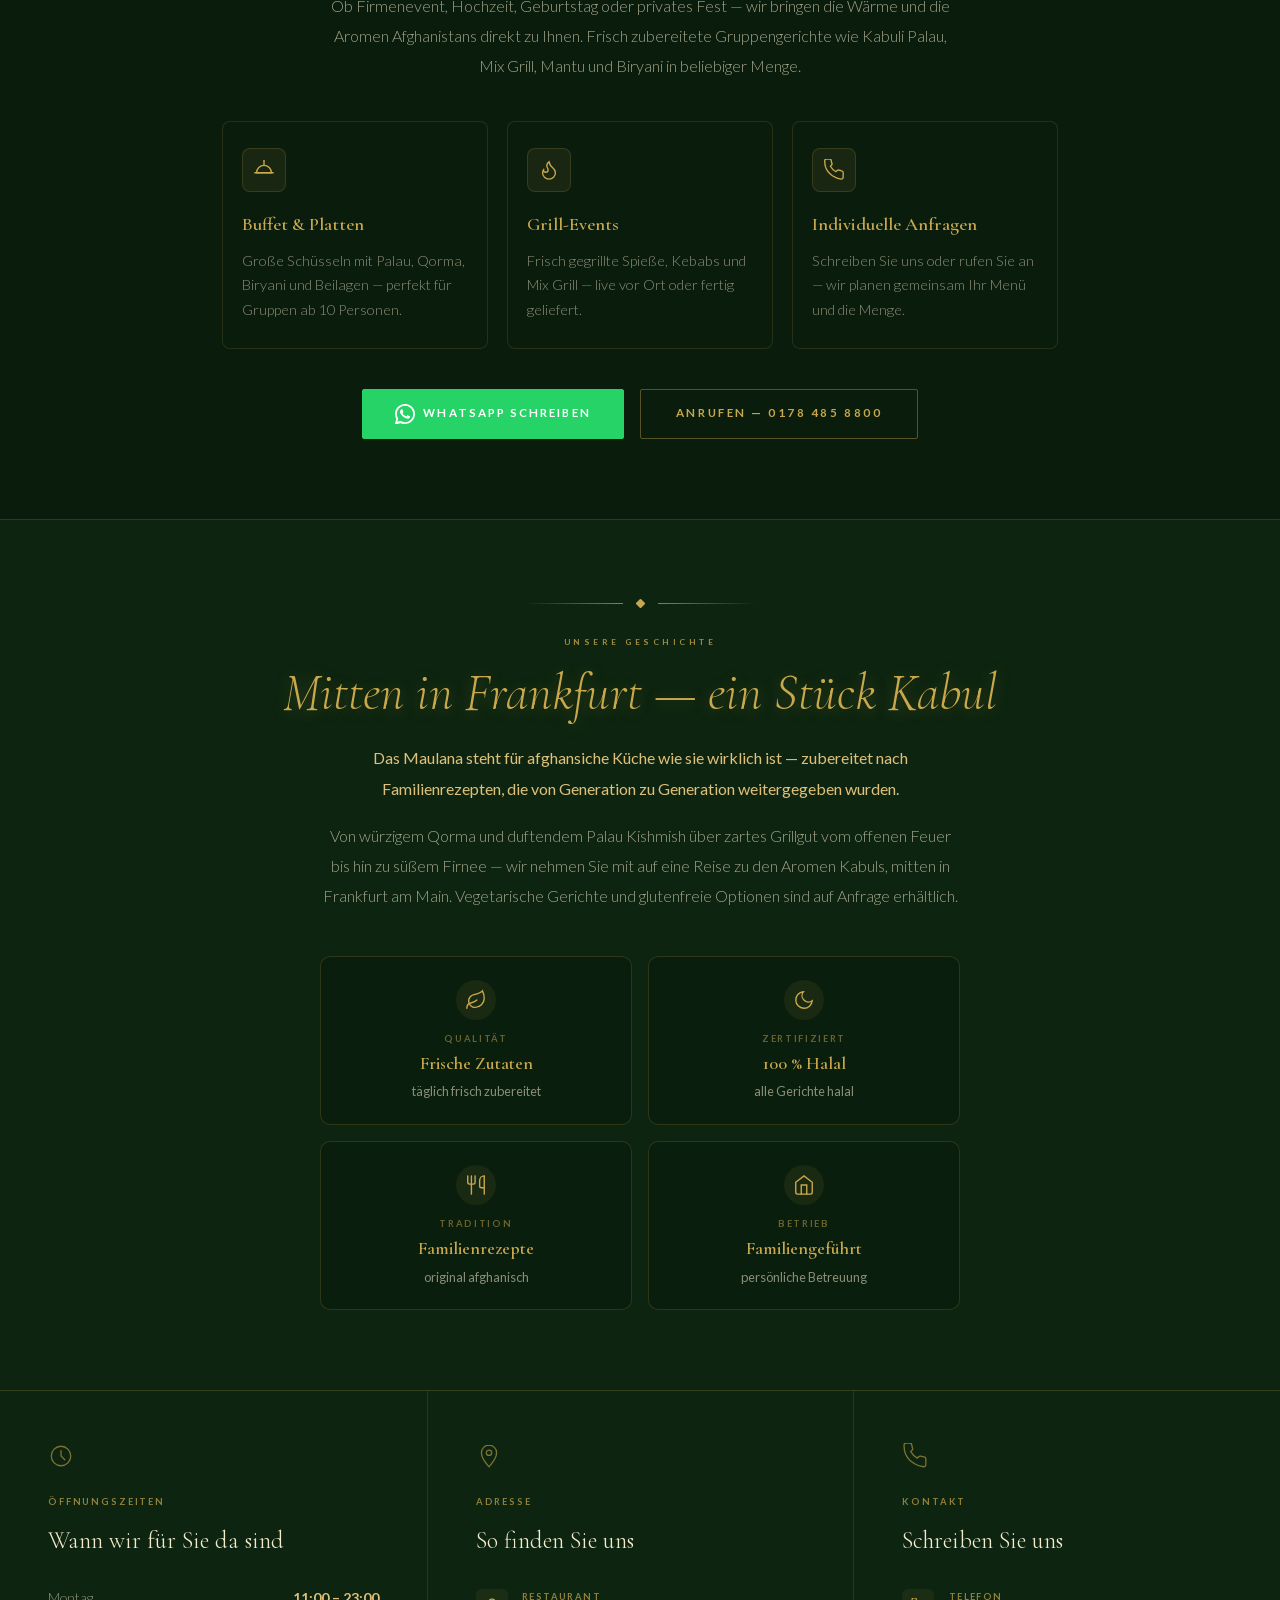
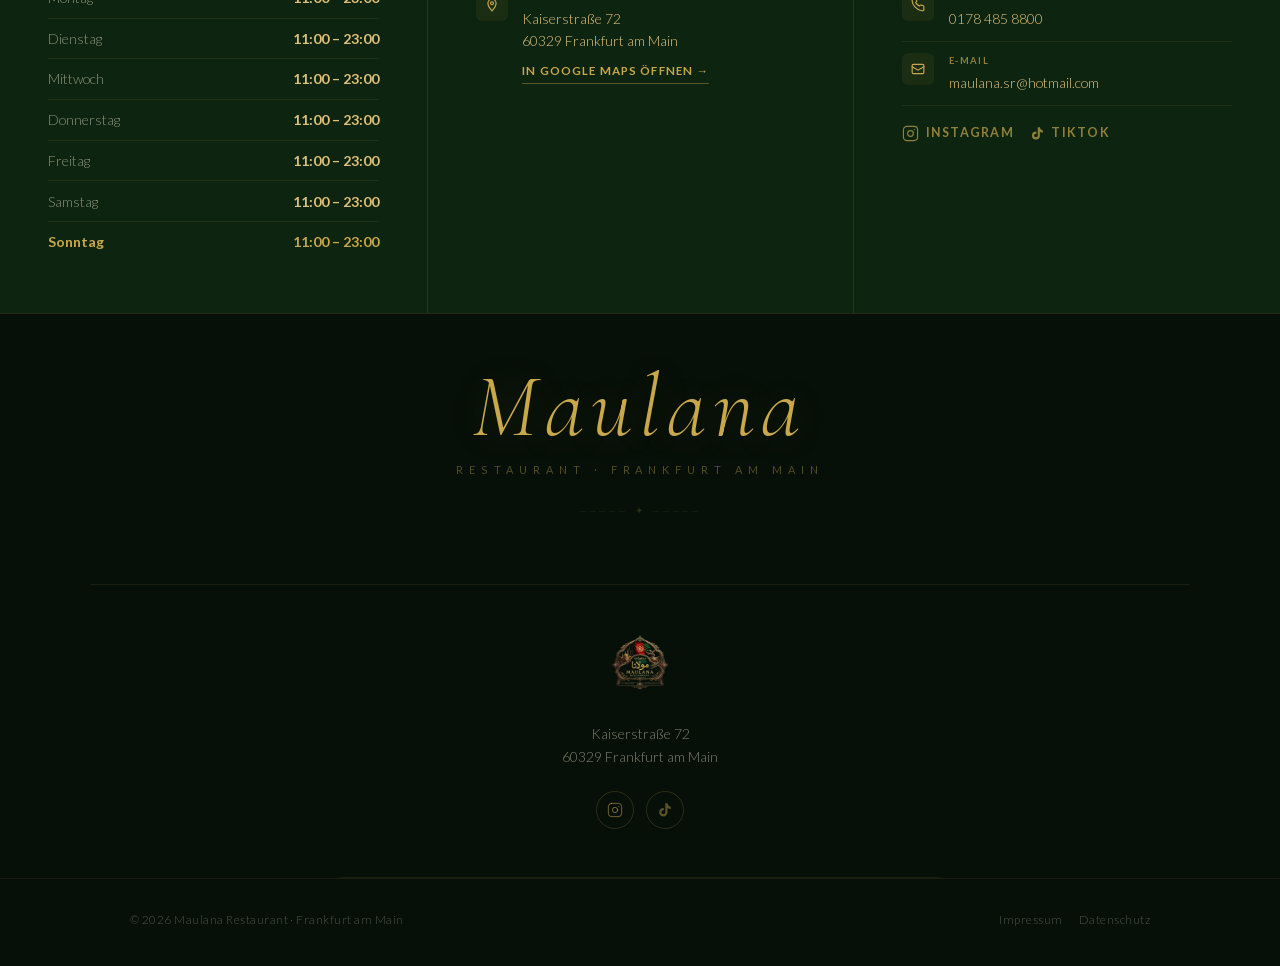
==== commit 9b929bda: "Legal compliance: self-hosted fonts, Impressum, Datenschutz - Remove Google Fonts external request (" ====
--- a/website.html
+++ b/website.html
@@ -21,11 +21,8 @@
 <script defer src="/_vercel/speed-insights/script.js"></script>
 <link rel="icon" type="image/png" href="images/logo.png">
 <link rel="apple-touch-icon" href="images/logo.png">
-<link rel="preconnect" href="https://fonts.googleapis.com">
-<link rel="preconnect" href="https://fonts.gstatic.com" crossorigin>
 <link rel="preload" as="image" href="images/logo.png">
-<link rel="preload" as="style" href="https://fonts.googleapis.com/css2?family=Cormorant+Garamond:ital,wght@0,300;0,400;0,600;0,700;1,300;1,400;1,600&family=Lato:wght@300;400;700&display=swap" onload="this.onload=null;this.rel='stylesheet'">
-<noscript><link rel="stylesheet" href="https://fonts.googleapis.com/css2?family=Cormorant+Garamond:ital,wght@0,300;0,400;0,600;0,700;1,300;1,400;1,600&family=Lato:wght@300;400;700&display=swap"></noscript>
+<link rel="stylesheet" href="/fonts/fonts.css">
 <style>
 /* ══════════════════════════════════════════════════════
    DESIGN TOKENS — Maulana Dark Afghan Style
--- a/fonts/fonts.css
+++ b/fonts/fonts.css
@@ -0,0 +1,369 @@
+/* cyrillic-ext */
+@font-face {
+  font-family: 'Cormorant Garamond';
+  font-style: italic;
+  font-weight: 300;
+  font-display: swap;
+  src: url(/fonts/co3ZmX5slCNuHLi8bLeY9MK7whWMhyjYrEtFmSqn7B6DxjY.woff2) format('woff2');
+  unicode-range: U+0460-052F, U+1C80-1C8A, U+20B4, U+2DE0-2DFF, U+A640-A69F, U+FE2E-FE2F;
+}
+/* cyrillic */
+@font-face {
+  font-family: 'Cormorant Garamond';
+  font-style: italic;
+  font-weight: 300;
+  font-display: swap;
+  src: url(/fonts/co3ZmX5slCNuHLi8bLeY9MK7whWMhyjYrEtMmSqn7B6DxjY.woff2) format('woff2');
+  unicode-range: U+0301, U+0400-045F, U+0490-0491, U+04B0-04B1, U+2116;
+}
+/* vietnamese */
+@font-face {
+  font-family: 'Cormorant Garamond';
+  font-style: italic;
+  font-weight: 300;
+  font-display: swap;
+  src: url(/fonts/co3ZmX5slCNuHLi8bLeY9MK7whWMhyjYrEtHmSqn7B6DxjY.woff2) format('woff2');
+  unicode-range: U+0102-0103, U+0110-0111, U+0128-0129, U+0168-0169, U+01A0-01A1, U+01AF-01B0, U+0300-0301, U+0303-0304, U+0308-0309, U+0323, U+0329, U+1EA0-1EF9, U+20AB;
+}
+/* latin-ext */
+@font-face {
+  font-family: 'Cormorant Garamond';
+  font-style: italic;
+  font-weight: 300;
+  font-display: swap;
+  src: url(/fonts/co3ZmX5slCNuHLi8bLeY9MK7whWMhyjYrEtGmSqn7B6DxjY.woff2) format('woff2');
+  unicode-range: U+0100-02BA, U+02BD-02C5, U+02C7-02CC, U+02CE-02D7, U+02DD-02FF, U+0304, U+0308, U+0329, U+1D00-1DBF, U+1E00-1E9F, U+1EF2-1EFF, U+2020, U+20A0-20AB, U+20AD-20C4, U+2113, U+2C60-2C7F, U+A720-A7FF;
+}
+/* latin */
+@font-face {
+  font-family: 'Cormorant Garamond';
+  font-style: italic;
+  font-weight: 300;
+  font-display: swap;
+  src: url(/fonts/co3ZmX5slCNuHLi8bLeY9MK7whWMhyjYrEtImSqn7B6D.woff2) format('woff2');
+  unicode-range: U+0000-00FF, U+0131, U+0152-0153, U+02BB-02BC, U+02C6, U+02DA, U+02DC, U+0304, U+0308, U+0329, U+2000-206F, U+20AC, U+2122, U+2191, U+2193, U+2212, U+2215, U+FEFF, U+FFFD;
+}
+/* cyrillic-ext */
+@font-face {
+  font-family: 'Cormorant Garamond';
+  font-style: italic;
+  font-weight: 400;
+  font-display: swap;
+  src: url(/fonts/co3ZmX5slCNuHLi8bLeY9MK7whWMhyjYrEtFmSqn7B6DxjY.woff2) format('woff2');
+  unicode-range: U+0460-052F, U+1C80-1C8A, U+20B4, U+2DE0-2DFF, U+A640-A69F, U+FE2E-FE2F;
+}
+/* cyrillic */
+@font-face {
+  font-family: 'Cormorant Garamond';
+  font-style: italic;
+  font-weight: 400;
+  font-display: swap;
+  src: url(/fonts/co3ZmX5slCNuHLi8bLeY9MK7whWMhyjYrEtMmSqn7B6DxjY.woff2) format('woff2');
+  unicode-range: U+0301, U+0400-045F, U+0490-0491, U+04B0-04B1, U+2116;
+}
+/* vietnamese */
+@font-face {
+  font-family: 'Cormorant Garamond';
+  font-style: italic;
+  font-weight: 400;
+  font-display: swap;
+  src: url(/fonts/co3ZmX5slCNuHLi8bLeY9MK7whWMhyjYrEtHmSqn7B6DxjY.woff2) format('woff2');
+  unicode-range: U+0102-0103, U+0110-0111, U+0128-0129, U+0168-0169, U+01A0-01A1, U+01AF-01B0, U+0300-0301, U+0303-0304, U+0308-0309, U+0323, U+0329, U+1EA0-1EF9, U+20AB;
+}
+/* latin-ext */
+@font-face {
+  font-family: 'Cormorant Garamond';
+  font-style: italic;
+  font-weight: 400;
+  font-display: swap;
+  src: url(/fonts/co3ZmX5slCNuHLi8bLeY9MK7whWMhyjYrEtGmSqn7B6DxjY.woff2) format('woff2');
+  unicode-range: U+0100-02BA, U+02BD-02C5, U+02C7-02CC, U+02CE-02D7, U+02DD-02FF, U+0304, U+0308, U+0329, U+1D00-1DBF, U+1E00-1E9F, U+1EF2-1EFF, U+2020, U+20A0-20AB, U+20AD-20C4, U+2113, U+2C60-2C7F, U+A720-A7FF;
+}
+/* latin */
+@font-face {
+  font-family: 'Cormorant Garamond';
+  font-style: italic;
+  font-weight: 400;
+  font-display: swap;
+  src: url(/fonts/co3ZmX5slCNuHLi8bLeY9MK7whWMhyjYrEtImSqn7B6D.woff2) format('woff2');
+  unicode-range: U+0000-00FF, U+0131, U+0152-0153, U+02BB-02BC, U+02C6, U+02DA, U+02DC, U+0304, U+0308, U+0329, U+2000-206F, U+20AC, U+2122, U+2191, U+2193, U+2212, U+2215, U+FEFF, U+FFFD;
+}
+/* cyrillic-ext */
+@font-face {
+  font-family: 'Cormorant Garamond';
+  font-style: italic;
+  font-weight: 600;
+  font-display: swap;
+  src: url(/fonts/co3ZmX5slCNuHLi8bLeY9MK7whWMhyjYrEtFmSqn7B6DxjY.woff2) format('woff2');
+  unicode-range: U+0460-052F, U+1C80-1C8A, U+20B4, U+2DE0-2DFF, U+A640-A69F, U+FE2E-FE2F;
+}
+/* cyrillic */
+@font-face {
+  font-family: 'Cormorant Garamond';
+  font-style: italic;
+  font-weight: 600;
+  font-display: swap;
+  src: url(/fonts/co3ZmX5slCNuHLi8bLeY9MK7whWMhyjYrEtMmSqn7B6DxjY.woff2) format('woff2');
+  unicode-range: U+0301, U+0400-045F, U+0490-0491, U+04B0-04B1, U+2116;
+}
+/* vietnamese */
+@font-face {
+  font-family: 'Cormorant Garamond';
+  font-style: italic;
+  font-weight: 600;
+  font-display: swap;
+  src: url(/fonts/co3ZmX5slCNuHLi8bLeY9MK7whWMhyjYrEtHmSqn7B6DxjY.woff2) format('woff2');
+  unicode-range: U+0102-0103, U+0110-0111, U+0128-0129, U+0168-0169, U+01A0-01A1, U+01AF-01B0, U+0300-0301, U+0303-0304, U+0308-0309, U+0323, U+0329, U+1EA0-1EF9, U+20AB;
+}
+/* latin-ext */
+@font-face {
+  font-family: 'Cormorant Garamond';
+  font-style: italic;
+  font-weight: 600;
+  font-display: swap;
+  src: url(/fonts/co3ZmX5slCNuHLi8bLeY9MK7whWMhyjYrEtGmSqn7B6DxjY.woff2) format('woff2');
+  unicode-range: U+0100-02BA, U+02BD-02C5, U+02C7-02CC, U+02CE-02D7, U+02DD-02FF, U+0304, U+0308, U+0329, U+1D00-1DBF, U+1E00-1E9F, U+1EF2-1EFF, U+2020, U+20A0-20AB, U+20AD-20C4, U+2113, U+2C60-2C7F, U+A720-A7FF;
+}
+/* latin */
+@font-face {
+  font-family: 'Cormorant Garamond';
+  font-style: italic;
+  font-weight: 600;
+  font-display: swap;
+  src: url(/fonts/co3ZmX5slCNuHLi8bLeY9MK7whWMhyjYrEtImSqn7B6D.woff2) format('woff2');
+  unicode-range: U+0000-00FF, U+0131, U+0152-0153, U+02BB-02BC, U+02C6, U+02DA, U+02DC, U+0304, U+0308, U+0329, U+2000-206F, U+20AC, U+2122, U+2191, U+2193, U+2212, U+2215, U+FEFF, U+FFFD;
+}
+/* cyrillic-ext */
+@font-face {
+  font-family: 'Cormorant Garamond';
+  font-style: normal;
+  font-weight: 300;
+  font-display: swap;
+  src: url(/fonts/co3bmX5slCNuHLi8bLeY9MK7whWMhyjYpHtKky2F7i6C.woff2) format('woff2');
+  unicode-range: U+0460-052F, U+1C80-1C8A, U+20B4, U+2DE0-2DFF, U+A640-A69F, U+FE2E-FE2F;
+}
+/* cyrillic */
+@font-face {
+  font-family: 'Cormorant Garamond';
+  font-style: normal;
+  font-weight: 300;
+  font-display: swap;
+  src: url(/fonts/co3bmX5slCNuHLi8bLeY9MK7whWMhyjYrXtKky2F7i6C.woff2) format('woff2');
+  unicode-range: U+0301, U+0400-045F, U+0490-0491, U+04B0-04B1, U+2116;
+}
+/* vietnamese */
+@font-face {
+  font-family: 'Cormorant Garamond';
+  font-style: normal;
+  font-weight: 300;
+  font-display: swap;
+  src: url(/fonts/co3bmX5slCNuHLi8bLeY9MK7whWMhyjYpntKky2F7i6C.woff2) format('woff2');
+  unicode-range: U+0102-0103, U+0110-0111, U+0128-0129, U+0168-0169, U+01A0-01A1, U+01AF-01B0, U+0300-0301, U+0303-0304, U+0308-0309, U+0323, U+0329, U+1EA0-1EF9, U+20AB;
+}
+/* latin-ext */
+@font-face {
+  font-family: 'Cormorant Garamond';
+  font-style: normal;
+  font-weight: 300;
+  font-display: swap;
+  src: url(/fonts/co3bmX5slCNuHLi8bLeY9MK7whWMhyjYp3tKky2F7i6C.woff2) format('woff2');
+  unicode-range: U+0100-02BA, U+02BD-02C5, U+02C7-02CC, U+02CE-02D7, U+02DD-02FF, U+0304, U+0308, U+0329, U+1D00-1DBF, U+1E00-1E9F, U+1EF2-1EFF, U+2020, U+20A0-20AB, U+20AD-20C4, U+2113, U+2C60-2C7F, U+A720-A7FF;
+}
+/* latin */
+@font-face {
+  font-family: 'Cormorant Garamond';
+  font-style: normal;
+  font-weight: 300;
+  font-display: swap;
+  src: url(/fonts/co3bmX5slCNuHLi8bLeY9MK7whWMhyjYqXtKky2F7g.woff2) format('woff2');
+  unicode-range: U+0000-00FF, U+0131, U+0152-0153, U+02BB-02BC, U+02C6, U+02DA, U+02DC, U+0304, U+0308, U+0329, U+2000-206F, U+20AC, U+2122, U+2191, U+2193, U+2212, U+2215, U+FEFF, U+FFFD;
+}
+/* cyrillic-ext */
+@font-face {
+  font-family: 'Cormorant Garamond';
+  font-style: normal;
+  font-weight: 400;
+  font-display: swap;
+  src: url(/fonts/co3bmX5slCNuHLi8bLeY9MK7whWMhyjYpHtKky2F7i6C.woff2) format('woff2');
+  unicode-range: U+0460-052F, U+1C80-1C8A, U+20B4, U+2DE0-2DFF, U+A640-A69F, U+FE2E-FE2F;
+}
+/* cyrillic */
+@font-face {
+  font-family: 'Cormorant Garamond';
+  font-style: normal;
+  font-weight: 400;
+  font-display: swap;
+  src: url(/fonts/co3bmX5slCNuHLi8bLeY9MK7whWMhyjYrXtKky2F7i6C.woff2) format('woff2');
+  unicode-range: U+0301, U+0400-045F, U+0490-0491, U+04B0-04B1, U+2116;
+}
+/* vietnamese */
+@font-face {
+  font-family: 'Cormorant Garamond';
+  font-style: normal;
+  font-weight: 400;
+  font-display: swap;
+  src: url(/fonts/co3bmX5slCNuHLi8bLeY9MK7whWMhyjYpntKky2F7i6C.woff2) format('woff2');
+  unicode-range: U+0102-0103, U+0110-0111, U+0128-0129, U+0168-0169, U+01A0-01A1, U+01AF-01B0, U+0300-0301, U+0303-0304, U+0308-0309, U+0323, U+0329, U+1EA0-1EF9, U+20AB;
+}
+/* latin-ext */
+@font-face {
+  font-family: 'Cormorant Garamond';
+  font-style: normal;
+  font-weight: 400;
+  font-display: swap;
+  src: url(/fonts/co3bmX5slCNuHLi8bLeY9MK7whWMhyjYp3tKky2F7i6C.woff2) format('woff2');
+  unicode-range: U+0100-02BA, U+02BD-02C5, U+02C7-02CC, U+02CE-02D7, U+02DD-02FF, U+0304, U+0308, U+0329, U+1D00-1DBF, U+1E00-1E9F, U+1EF2-1EFF, U+2020, U+20A0-20AB, U+20AD-20C4, U+2113, U+2C60-2C7F, U+A720-A7FF;
+}
+/* latin */
+@font-face {
+  font-family: 'Cormorant Garamond';
+  font-style: normal;
+  font-weight: 400;
+  font-display: swap;
+  src: url(/fonts/co3bmX5slCNuHLi8bLeY9MK7whWMhyjYqXtKky2F7g.woff2) format('woff2');
+  unicode-range: U+0000-00FF, U+0131, U+0152-0153, U+02BB-02BC, U+02C6, U+02DA, U+02DC, U+0304, U+0308, U+0329, U+2000-206F, U+20AC, U+2122, U+2191, U+2193, U+2212, U+2215, U+FEFF, U+FFFD;
+}
+/* cyrillic-ext */
+@font-face {
+  font-family: 'Cormorant Garamond';
+  font-style: normal;
+  font-weight: 600;
+  font-display: swap;
+  src: url(/fonts/co3bmX5slCNuHLi8bLeY9MK7whWMhyjYpHtKky2F7i6C.woff2) format('woff2');
+  unicode-range: U+0460-052F, U+1C80-1C8A, U+20B4, U+2DE0-2DFF, U+A640-A69F, U+FE2E-FE2F;
+}
+/* cyrillic */
+@font-face {
+  font-family: 'Cormorant Garamond';
+  font-style: normal;
+  font-weight: 600;
+  font-display: swap;
+  src: url(/fonts/co3bmX5slCNuHLi8bLeY9MK7whWMhyjYrXtKky2F7i6C.woff2) format('woff2');
+  unicode-range: U+0301, U+0400-045F, U+0490-0491, U+04B0-04B1, U+2116;
+}
+/* vietnamese */
+@font-face {
+  font-family: 'Cormorant Garamond';
+  font-style: normal;
+  font-weight: 600;
+  font-display: swap;
+  src: url(/fonts/co3bmX5slCNuHLi8bLeY9MK7whWMhyjYpntKky2F7i6C.woff2) format('woff2');
+  unicode-range: U+0102-0103, U+0110-0111, U+0128-0129, U+0168-0169, U+01A0-01A1, U+01AF-01B0, U+0300-0301, U+0303-0304, U+0308-0309, U+0323, U+0329, U+1EA0-1EF9, U+20AB;
+}
+/* latin-ext */
+@font-face {
+  font-family: 'Cormorant Garamond';
+  font-style: normal;
+  font-weight: 600;
+  font-display: swap;
+  src: url(/fonts/co3bmX5slCNuHLi8bLeY9MK7whWMhyjYp3tKky2F7i6C.woff2) format('woff2');
+  unicode-range: U+0100-02BA, U+02BD-02C5, U+02C7-02CC, U+02CE-02D7, U+02DD-02FF, U+0304, U+0308, U+0329, U+1D00-1DBF, U+1E00-1E9F, U+1EF2-1EFF, U+2020, U+20A0-20AB, U+20AD-20C4, U+2113, U+2C60-2C7F, U+A720-A7FF;
+}
+/* latin */
+@font-face {
+  font-family: 'Cormorant Garamond';
+  font-style: normal;
+  font-weight: 600;
+  font-display: swap;
+  src: url(/fonts/co3bmX5slCNuHLi8bLeY9MK7whWMhyjYqXtKky2F7g.woff2) format('woff2');
+  unicode-range: U+0000-00FF, U+0131, U+0152-0153, U+02BB-02BC, U+02C6, U+02DA, U+02DC, U+0304, U+0308, U+0329, U+2000-206F, U+20AC, U+2122, U+2191, U+2193, U+2212, U+2215, U+FEFF, U+FFFD;
+}
+/* cyrillic-ext */
+@font-face {
+  font-family: 'Cormorant Garamond';
+  font-style: normal;
+  font-weight: 700;
+  font-display: swap;
+  src: url(/fonts/co3bmX5slCNuHLi8bLeY9MK7whWMhyjYpHtKky2F7i6C.woff2) format('woff2');
+  unicode-range: U+0460-052F, U+1C80-1C8A, U+20B4, U+2DE0-2DFF, U+A640-A69F, U+FE2E-FE2F;
+}
+/* cyrillic */
+@font-face {
+  font-family: 'Cormorant Garamond';
+  font-style: normal;
+  font-weight: 700;
+  font-display: swap;
+  src: url(/fonts/co3bmX5slCNuHLi8bLeY9MK7whWMhyjYrXtKky2F7i6C.woff2) format('woff2');
+  unicode-range: U+0301, U+0400-045F, U+0490-0491, U+04B0-04B1, U+2116;
+}
+/* vietnamese */
+@font-face {
+  font-family: 'Cormorant Garamond';
+  font-style: normal;
+  font-weight: 700;
+  font-display: swap;
+  src: url(/fonts/co3bmX5slCNuHLi8bLeY9MK7whWMhyjYpntKky2F7i6C.woff2) format('woff2');
+  unicode-range: U+0102-0103, U+0110-0111, U+0128-0129, U+0168-0169, U+01A0-01A1, U+01AF-01B0, U+0300-0301, U+0303-0304, U+0308-0309, U+0323, U+0329, U+1EA0-1EF9, U+20AB;
+}
+/* latin-ext */
+@font-face {
+  font-family: 'Cormorant Garamond';
+  font-style: normal;
+  font-weight: 700;
+  font-display: swap;
+  src: url(/fonts/co3bmX5slCNuHLi8bLeY9MK7whWMhyjYp3tKky2F7i6C.woff2) format('woff2');
+  unicode-range: U+0100-02BA, U+02BD-02C5, U+02C7-02CC, U+02CE-02D7, U+02DD-02FF, U+0304, U+0308, U+0329, U+1D00-1DBF, U+1E00-1E9F, U+1EF2-1EFF, U+2020, U+20A0-20AB, U+20AD-20C4, U+2113, U+2C60-2C7F, U+A720-A7FF;
+}
+/* latin */
+@font-face {
+  font-family: 'Cormorant Garamond';
+  font-style: normal;
+  font-weight: 700;
+  font-display: swap;
+  src: url(/fonts/co3bmX5slCNuHLi8bLeY9MK7whWMhyjYqXtKky2F7g.woff2) format('woff2');
+  unicode-range: U+0000-00FF, U+0131, U+0152-0153, U+02BB-02BC, U+02C6, U+02DA, U+02DC, U+0304, U+0308, U+0329, U+2000-206F, U+20AC, U+2122, U+2191, U+2193, U+2212, U+2215, U+FEFF, U+FFFD;
+}
+/* latin-ext */
+@font-face {
+  font-family: 'Lato';
+  font-style: normal;
+  font-weight: 300;
+  font-display: swap;
+  src: url(/fonts/S6u9w4BMUTPHh7USSwaPGQ3q5d0N7w.woff2) format('woff2');
+  unicode-range: U+0100-02BA, U+02BD-02C5, U+02C7-02CC, U+02CE-02D7, U+02DD-02FF, U+0304, U+0308, U+0329, U+1D00-1DBF, U+1E00-1E9F, U+1EF2-1EFF, U+2020, U+20A0-20AB, U+20AD-20C4, U+2113, U+2C60-2C7F, U+A720-A7FF;
+}
+/* latin */
+@font-face {
+  font-family: 'Lato';
+  font-style: normal;
+  font-weight: 300;
+  font-display: swap;
+  src: url(/fonts/S6u9w4BMUTPHh7USSwiPGQ3q5d0.woff2) format('woff2');
+  unicode-range: U+0000-00FF, U+0131, U+0152-0153, U+02BB-02BC, U+02C6, U+02DA, U+02DC, U+0304, U+0308, U+0329, U+2000-206F, U+20AC, U+2122, U+2191, U+2193, U+2212, U+2215, U+FEFF, U+FFFD;
+}
+/* latin-ext */
+@font-face {
+  font-family: 'Lato';
+  font-style: normal;
+  font-weight: 400;
+  font-display: swap;
+  src: url(/fonts/S6uyw4BMUTPHjxAwXiWtFCfQ7A.woff2) format('woff2');
+  unicode-range: U+0100-02BA, U+02BD-02C5, U+02C7-02CC, U+02CE-02D7, U+02DD-02FF, U+0304, U+0308, U+0329, U+1D00-1DBF, U+1E00-1E9F, U+1EF2-1EFF, U+2020, U+20A0-20AB, U+20AD-20C4, U+2113, U+2C60-2C7F, U+A720-A7FF;
+}
+/* latin */
+@font-face {
+  font-family: 'Lato';
+  font-style: normal;
+  font-weight: 400;
+  font-display: swap;
+  src: url(/fonts/S6uyw4BMUTPHjx4wXiWtFCc.woff2) format('woff2');
+  unicode-range: U+0000-00FF, U+0131, U+0152-0153, U+02BB-02BC, U+02C6, U+02DA, U+02DC, U+0304, U+0308, U+0329, U+2000-206F, U+20AC, U+2122, U+2191, U+2193, U+2212, U+2215, U+FEFF, U+FFFD;
+}
+/* latin-ext */
+@font-face {
+  font-family: 'Lato';
+  font-style: normal;
+  font-weight: 700;
+  font-display: swap;
+  src: url(/fonts/S6u9w4BMUTPHh6UVSwaPGQ3q5d0N7w.woff2) format('woff2');
+  unicode-range: U+0100-02BA, U+02BD-02C5, U+02C7-02CC, U+02CE-02D7, U+02DD-02FF, U+0304, U+0308, U+0329, U+1D00-1DBF, U+1E00-1E9F, U+1EF2-1EFF, U+2020, U+20A0-20AB, U+20AD-20C4, U+2113, U+2C60-2C7F, U+A720-A7FF;
+}
+/* latin */
+@font-face {
+  font-family: 'Lato';
+  font-style: normal;
+  font-weight: 700;
+  font-display: swap;
+  src: url(/fonts/S6u9w4BMUTPHh6UVSwiPGQ3q5d0.woff2) format('woff2');
+  unicode-range: U+0000-00FF, U+0131, U+0152-0153, U+02BB-02BC, U+02C6, U+02DA, U+02DC, U+0304, U+0308, U+0329, U+2000-206F, U+20AC, U+2122, U+2191, U+2193, U+2212, U+2215, U+FEFF, U+FFFD;
+}
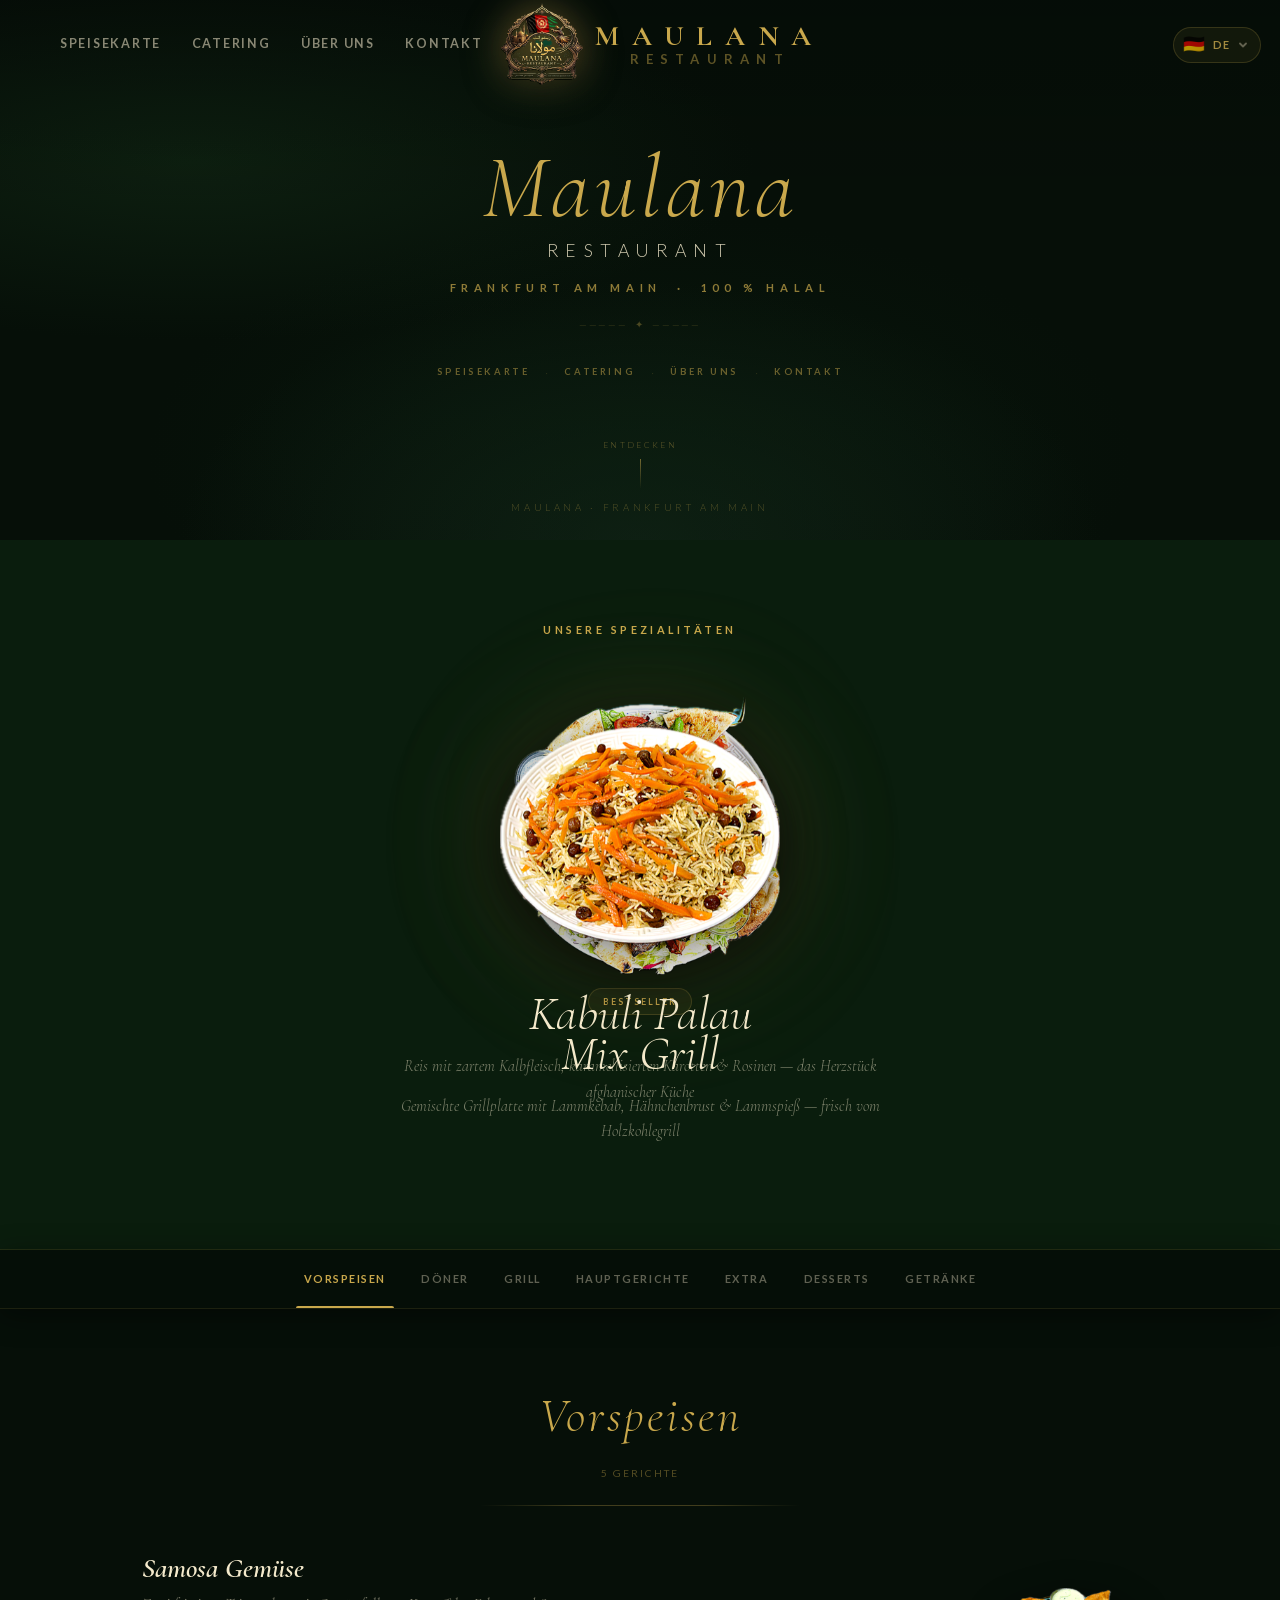
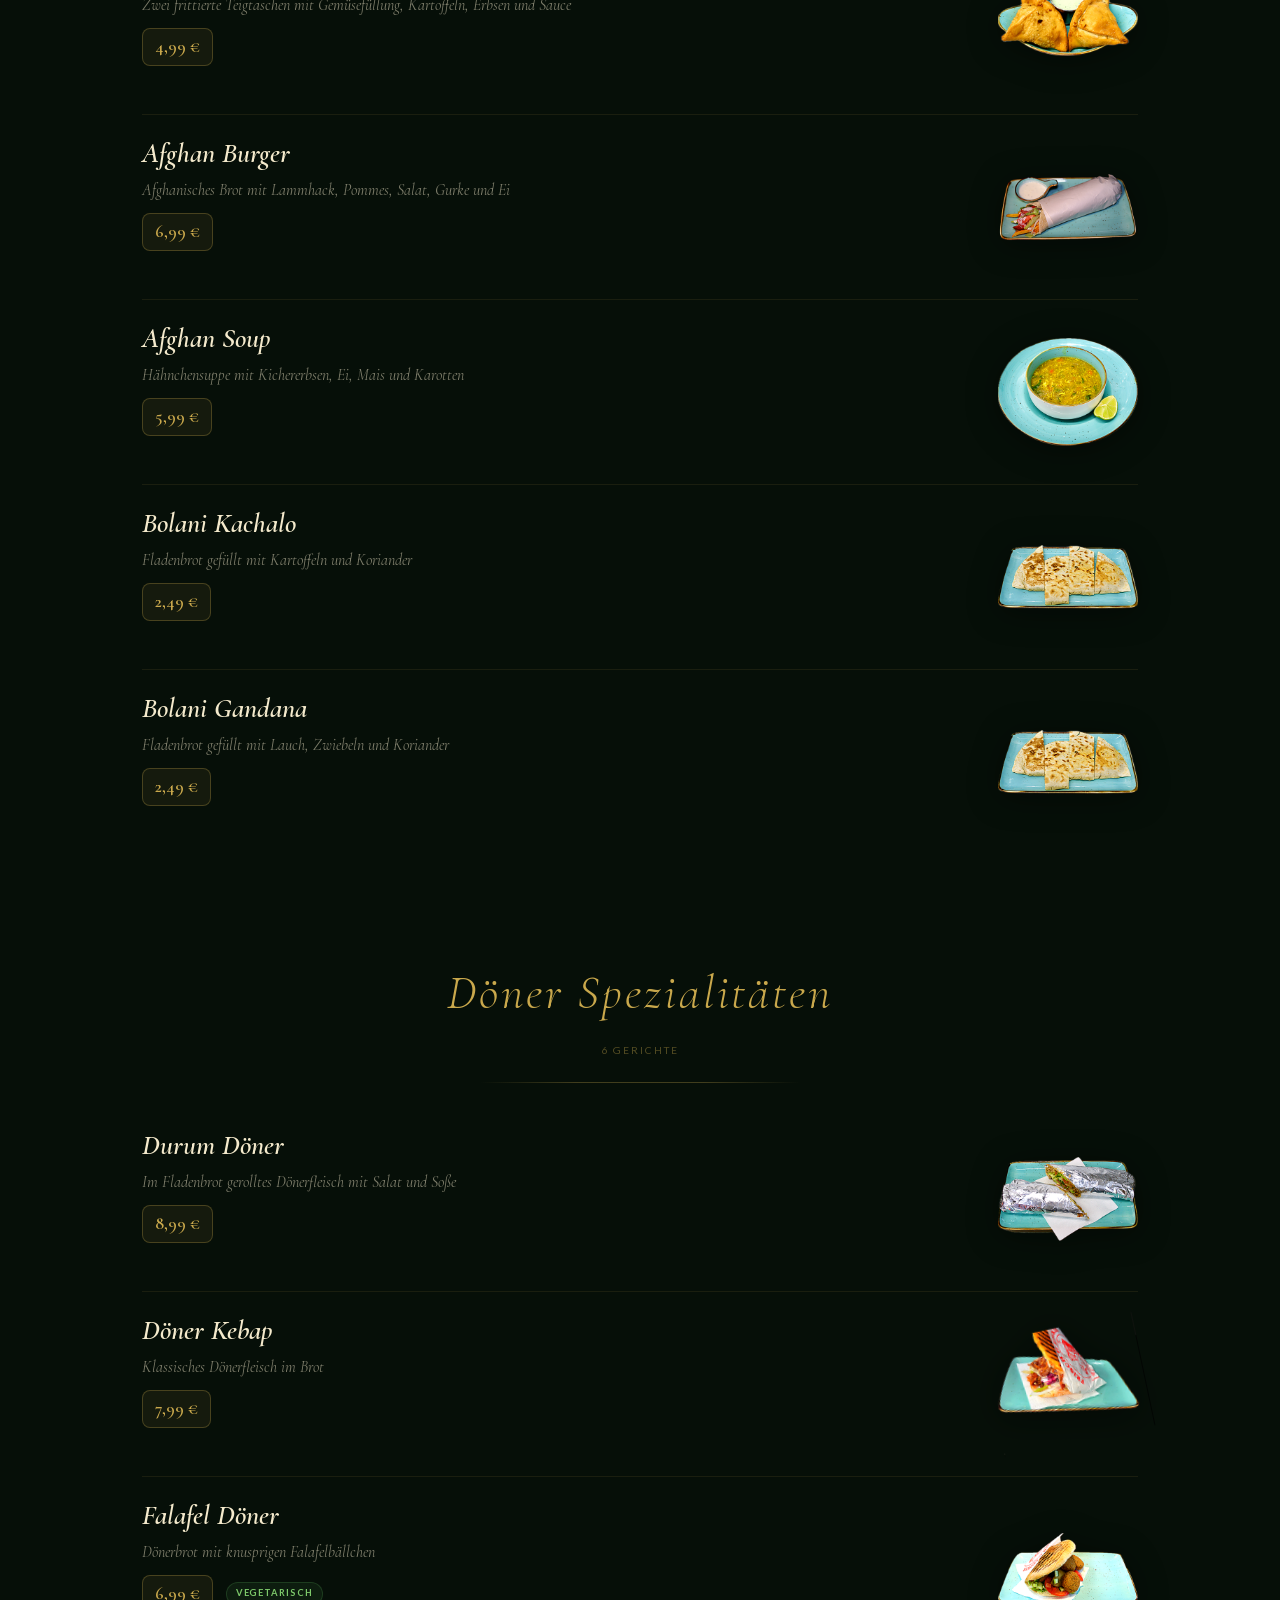
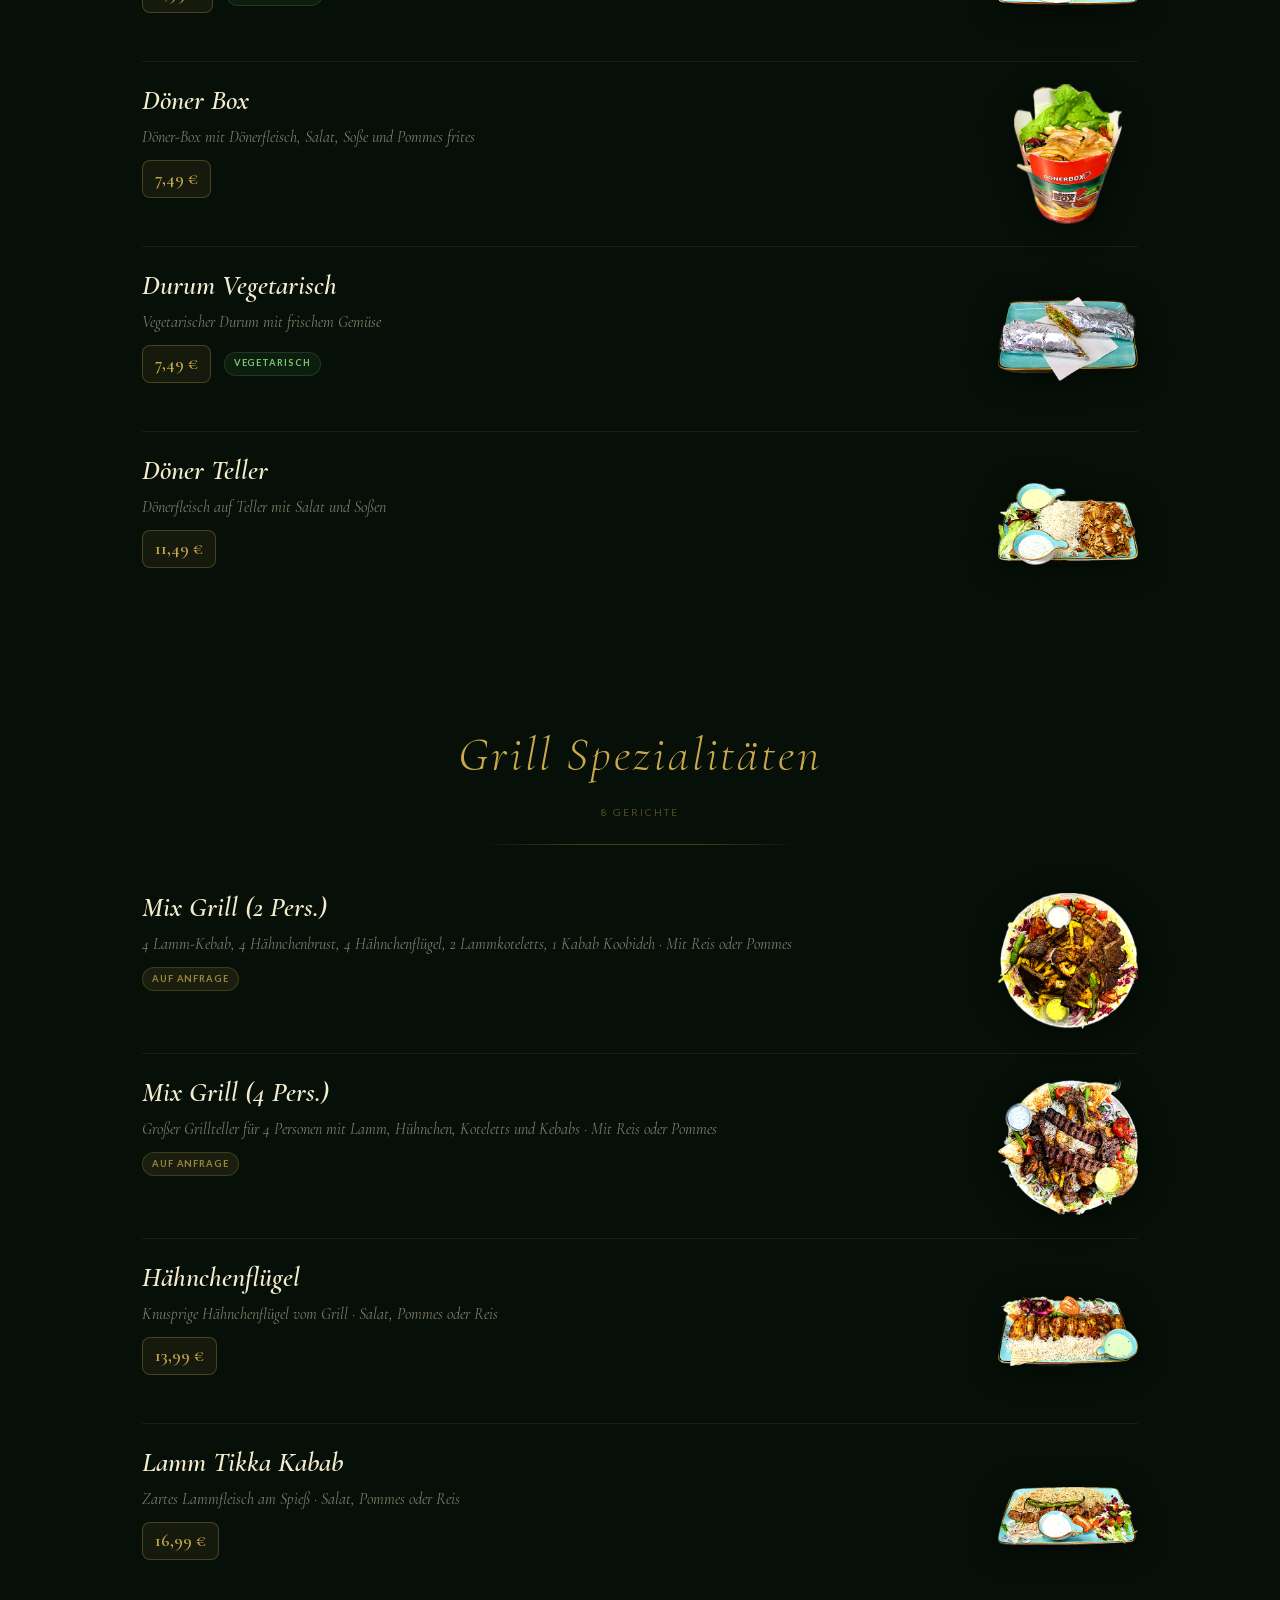
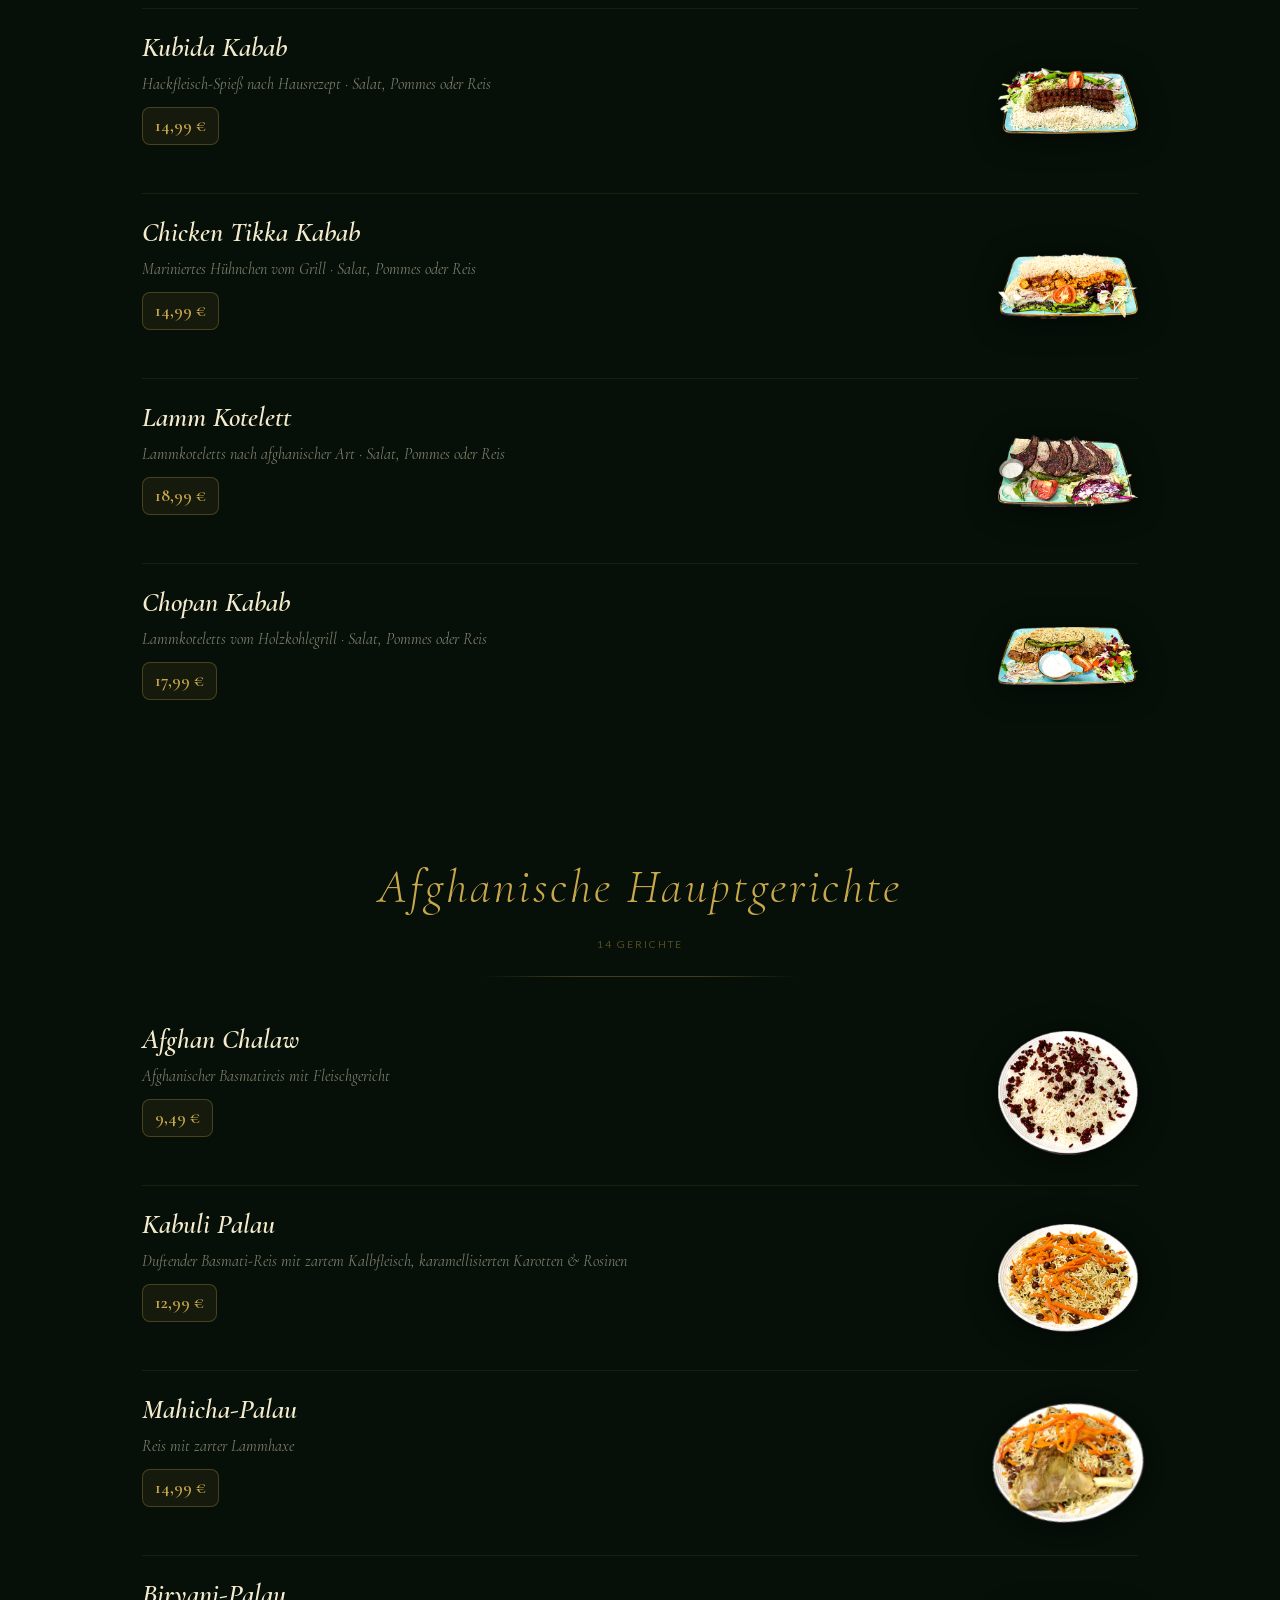
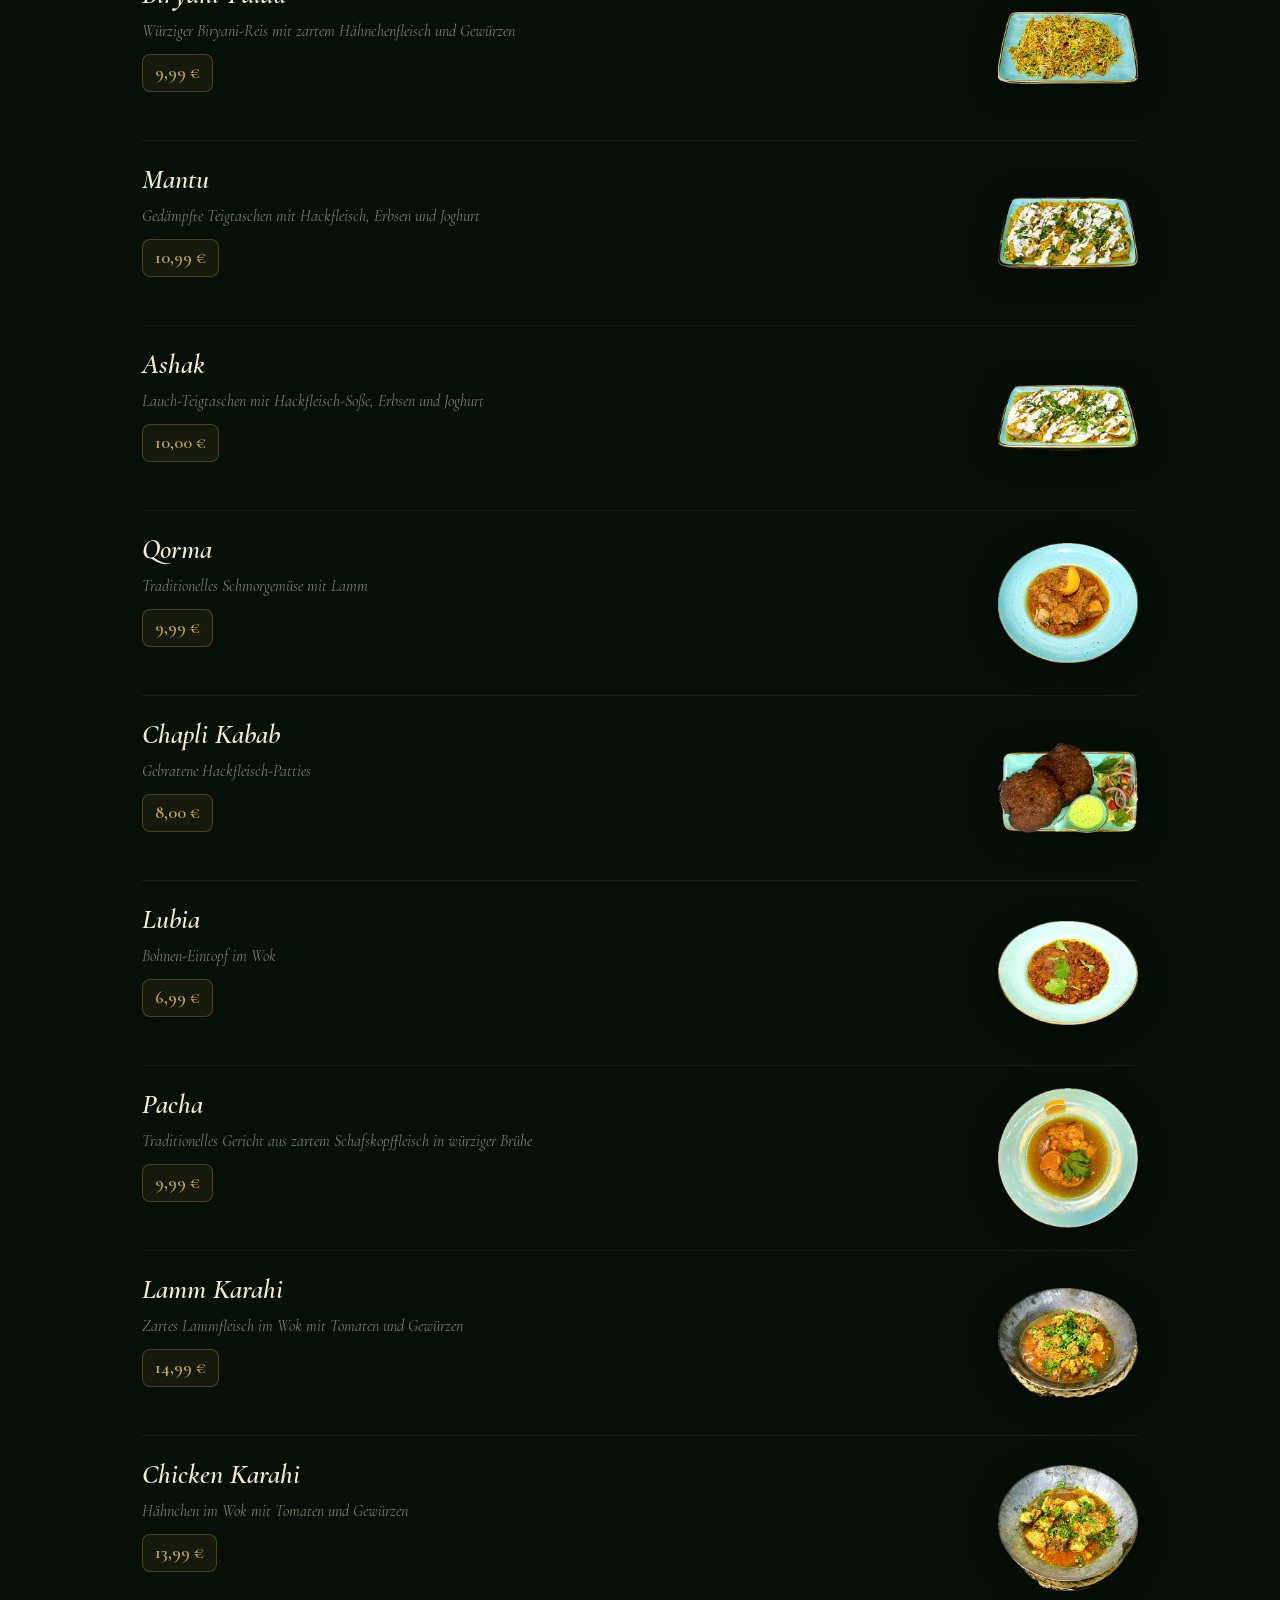
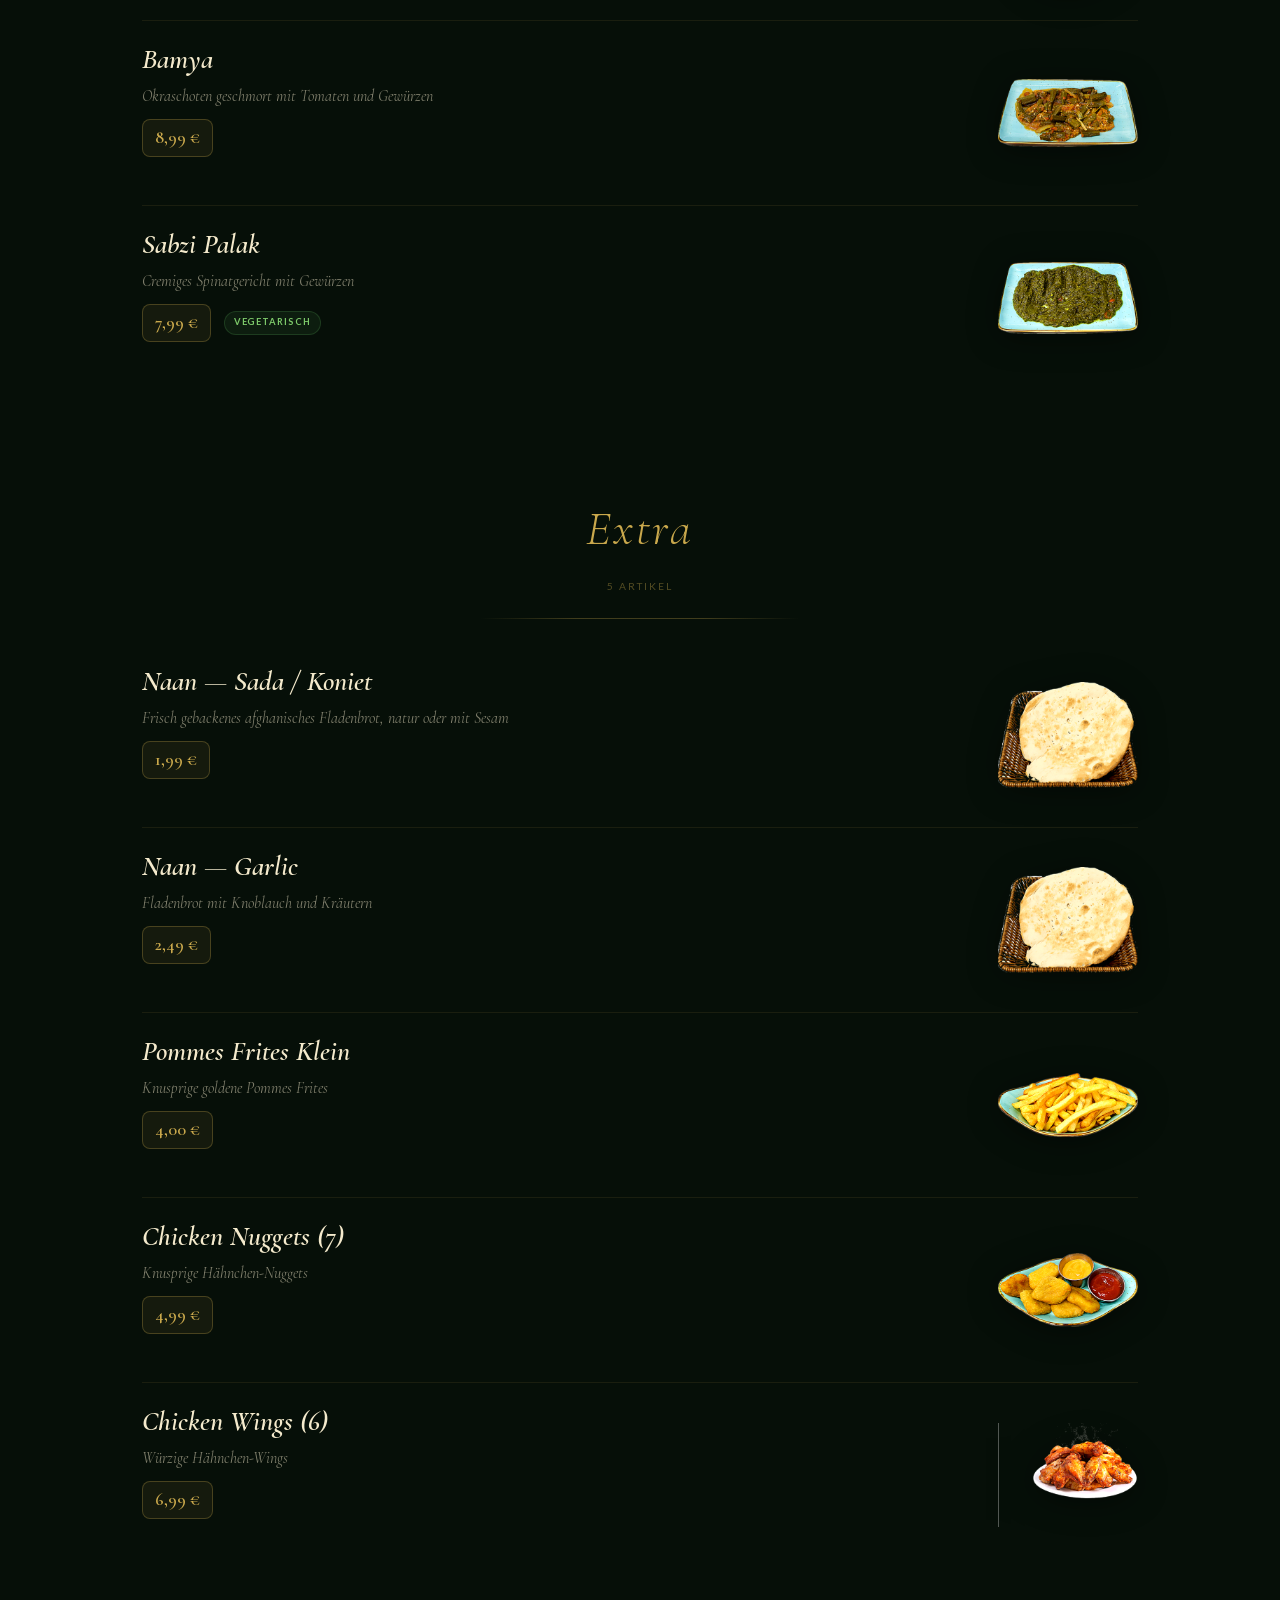
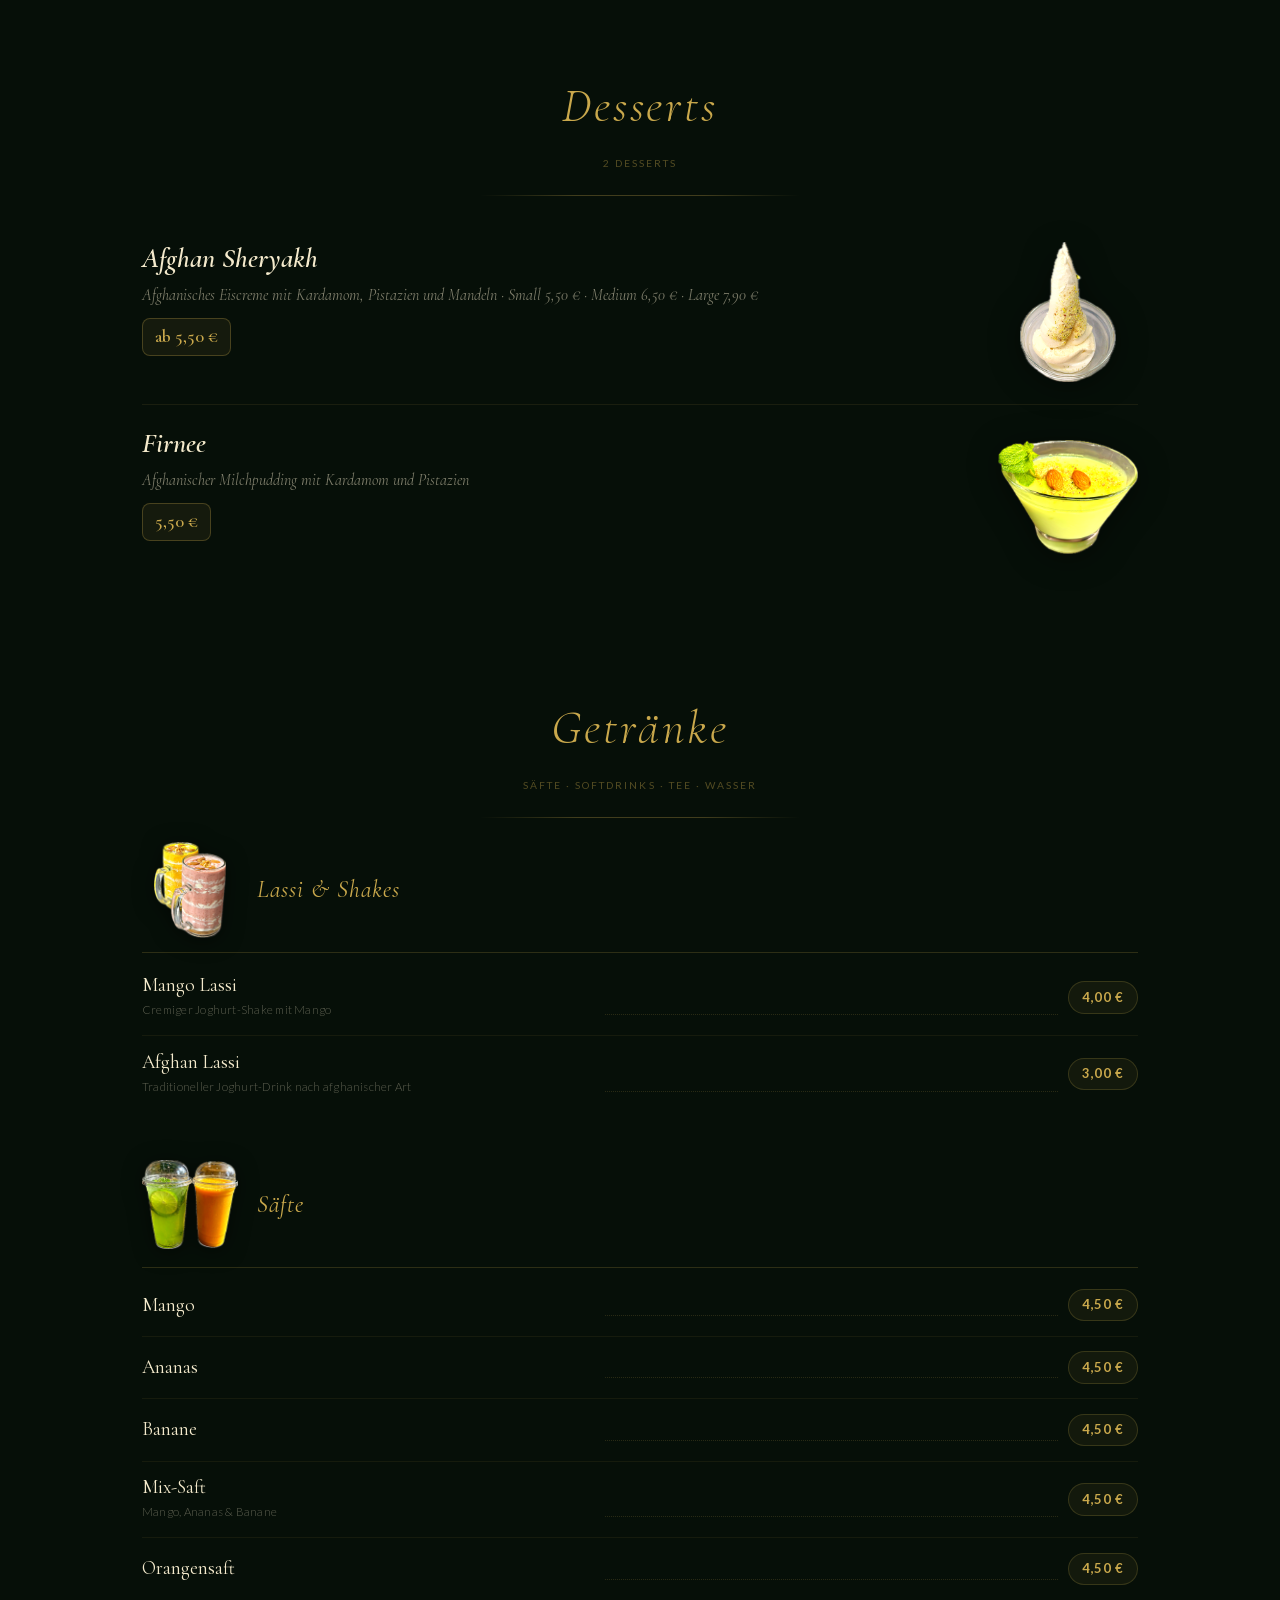
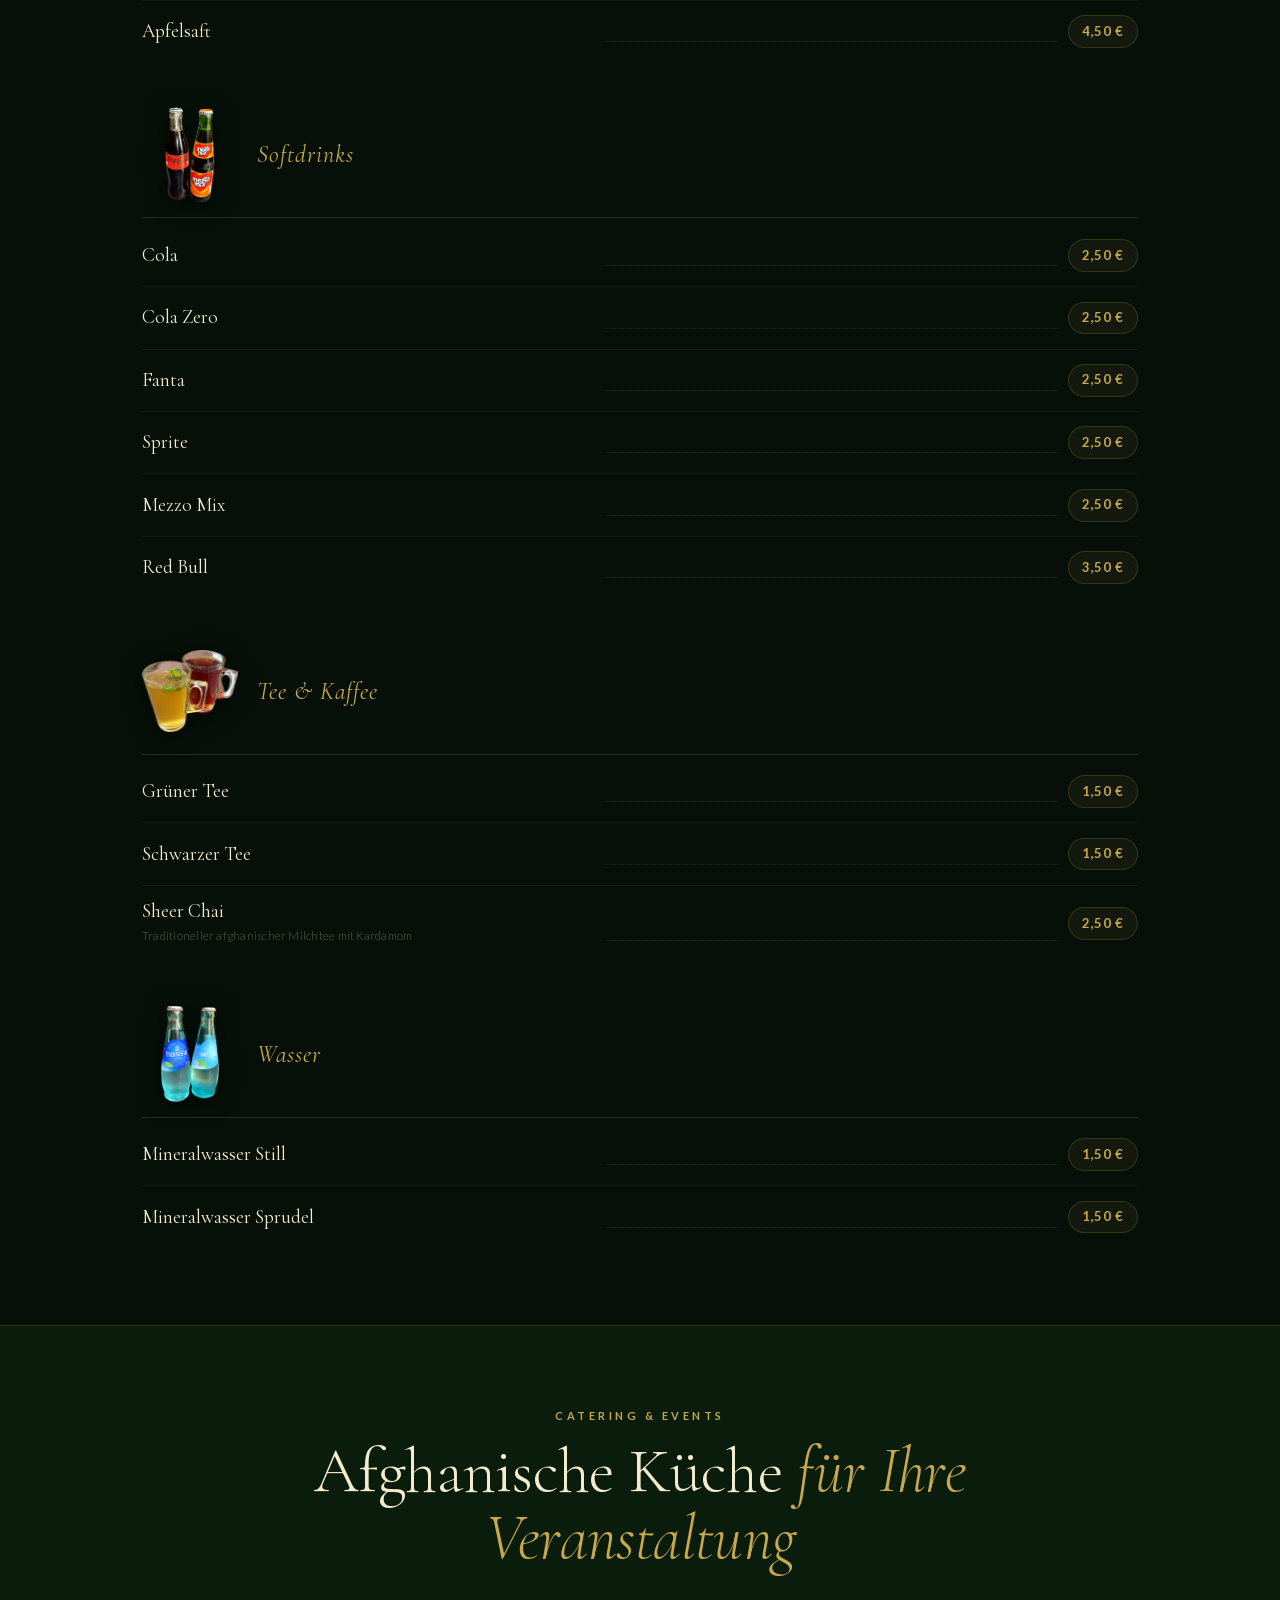
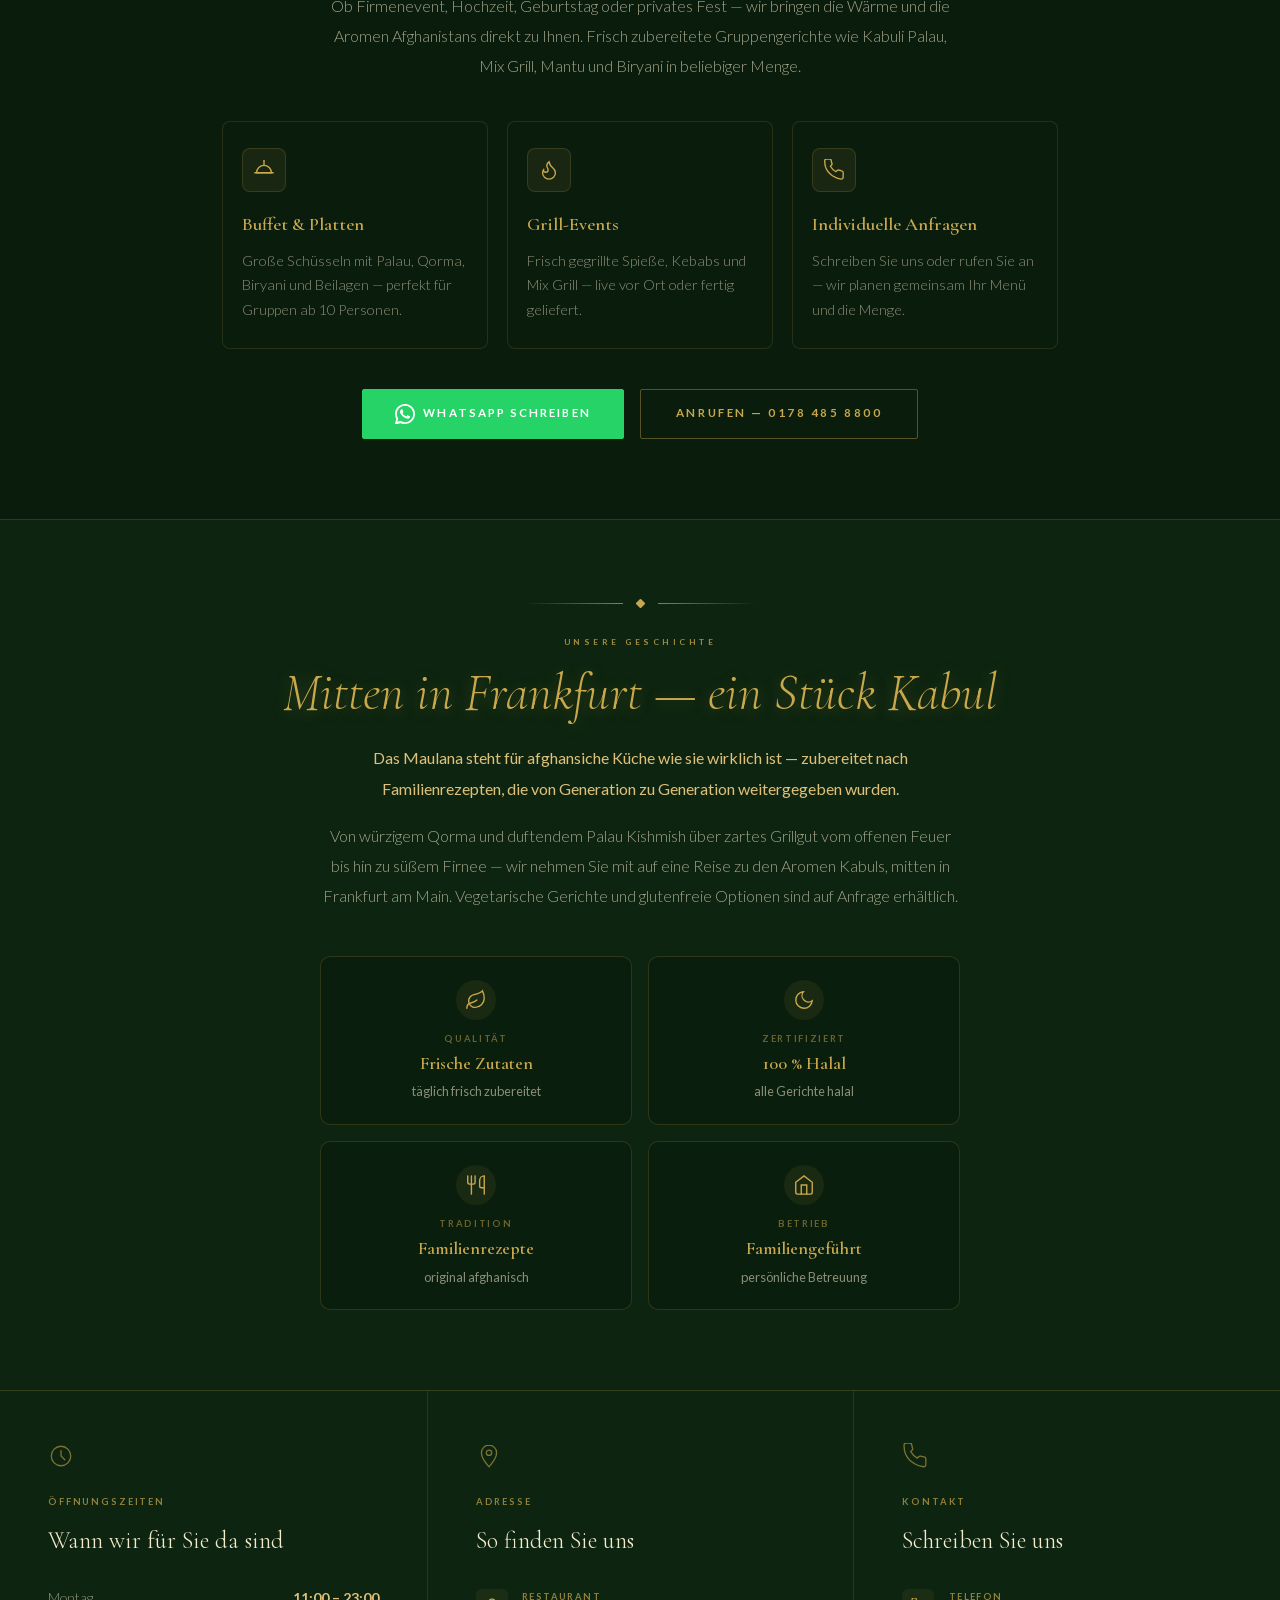
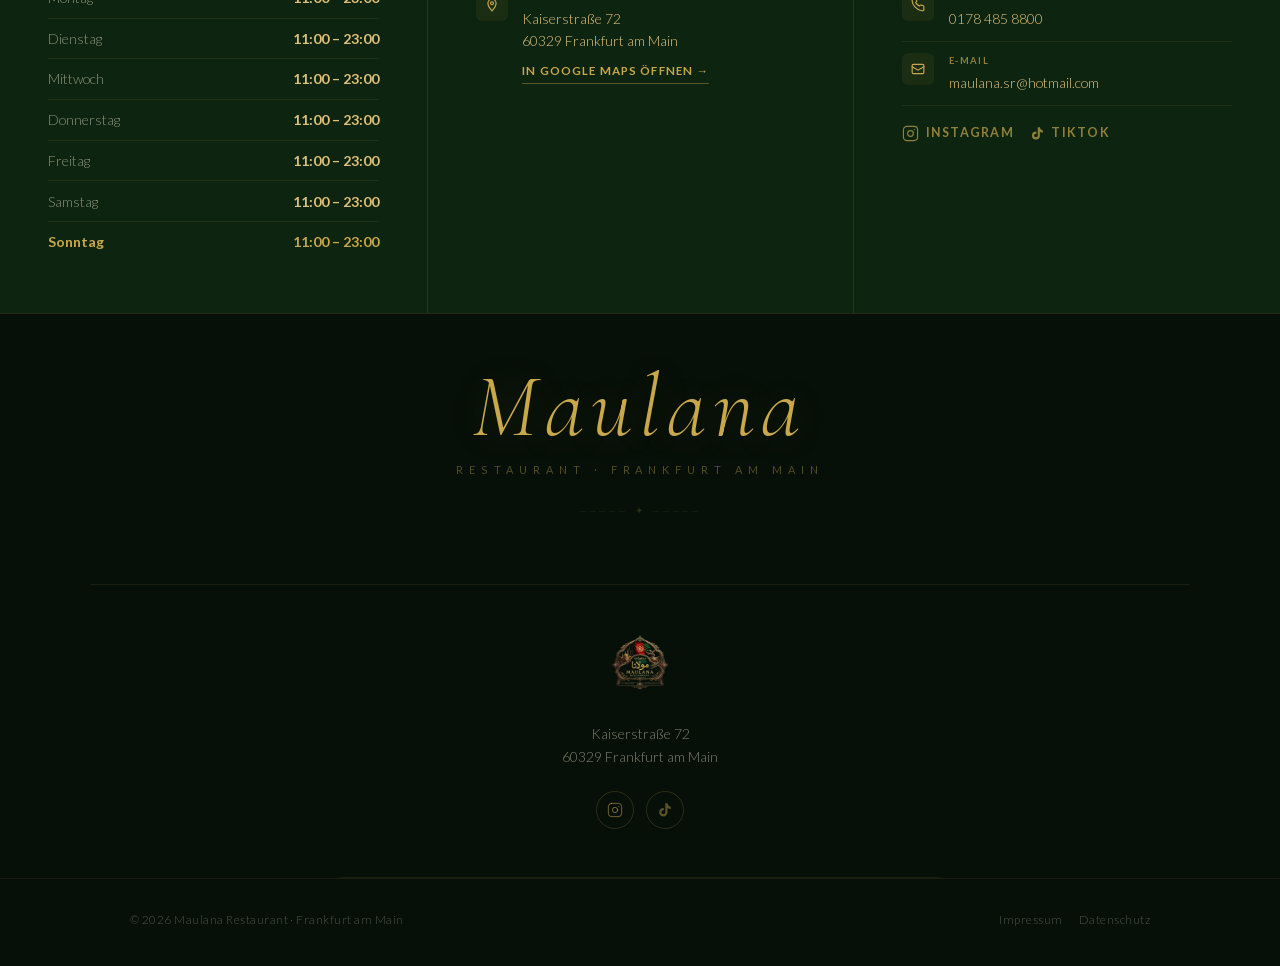
==== commit 90a6f67e: "Fix Mahicha-Palau image tilt with CSS rotation correction Co-Authored-By: Claude Sonnet 4.6 <noreply" ====
--- a/website.html
+++ b/website.html
@@ -1643,7 +1643,7 @@
           <span class="menu-item-price">14,99 €</span>
         </div>
       </div>
-      <img class="menu-item-img" src="images/objekt_5.png" alt="Mahicha-Palau" loading="lazy" onerror="this.style.display='none'">
+      <img class="menu-item-img" src="images/objekt_5.png" alt="Mahicha-Palau" loading="lazy" onerror="this.style.display='none'" style="transform:rotate(-8deg) scale(1.08)">
     </div>
     <div class="menu-item">
       <div class="menu-item-info">
